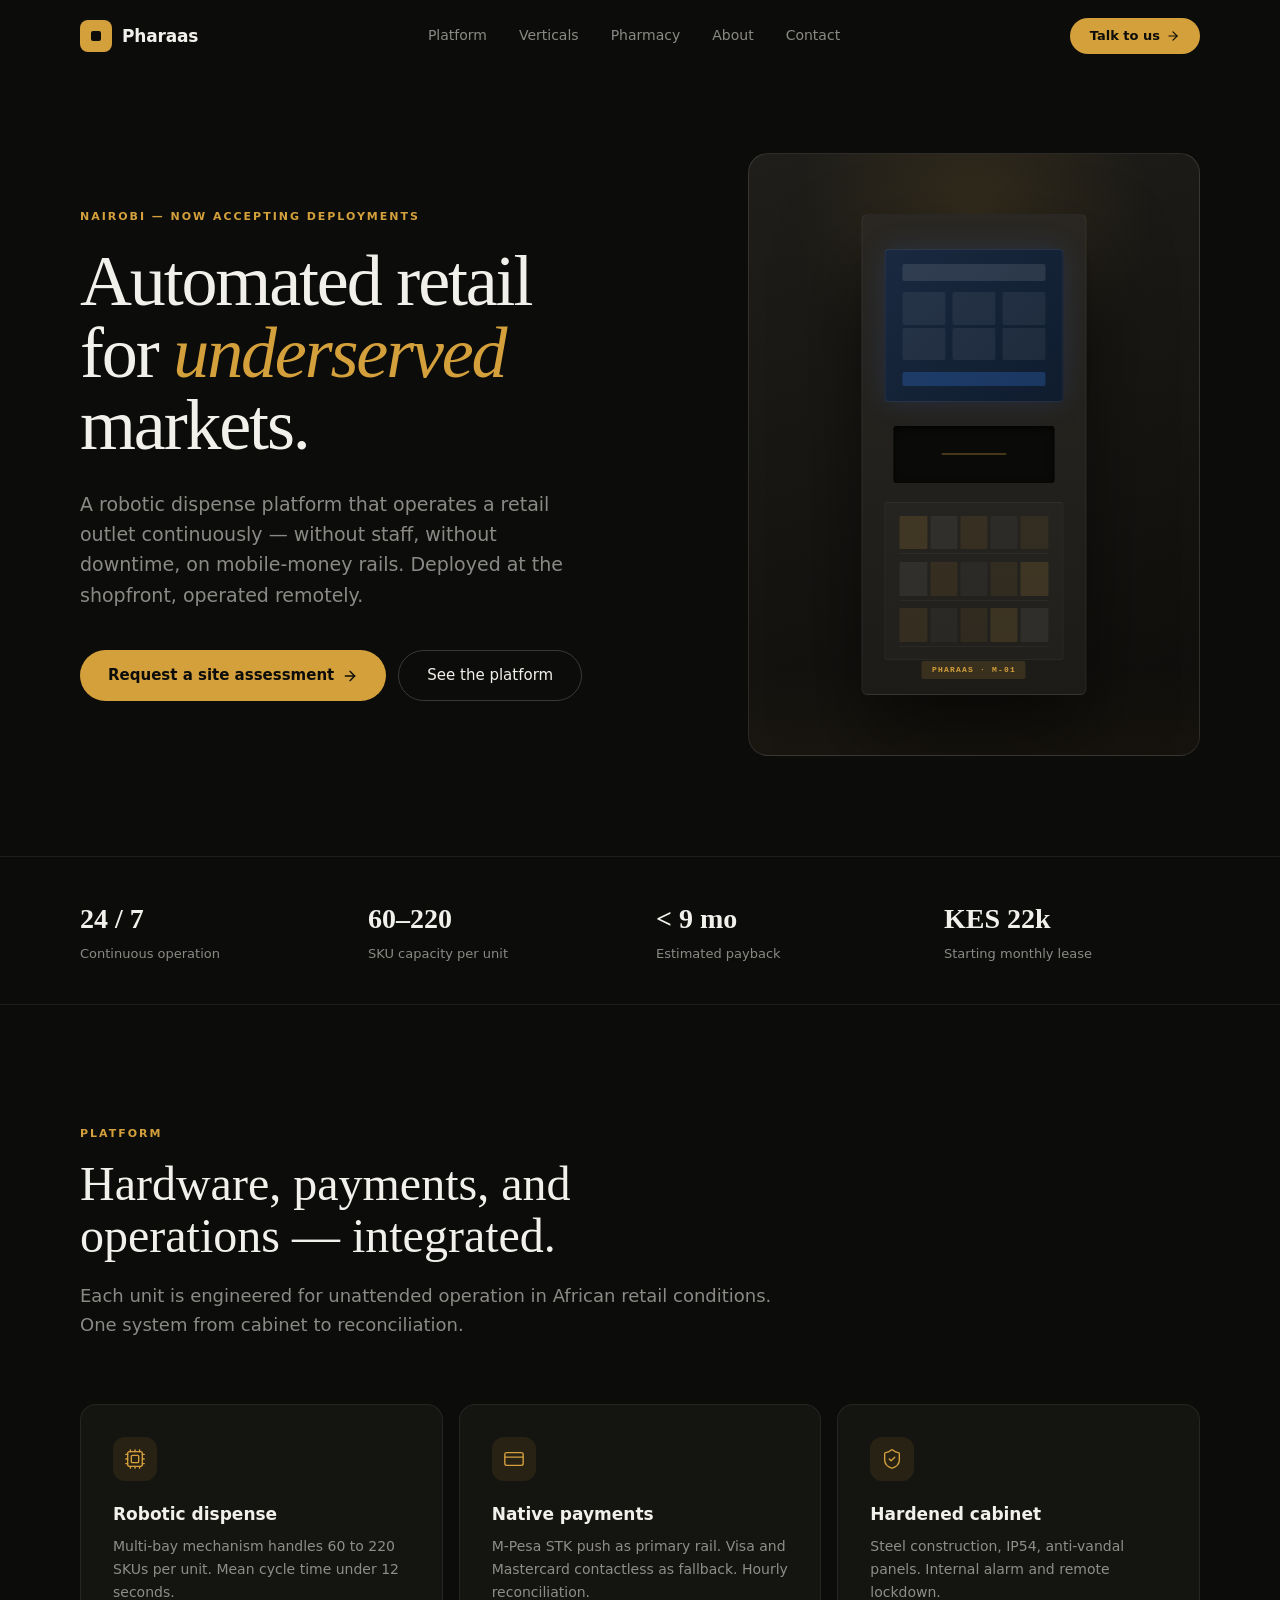
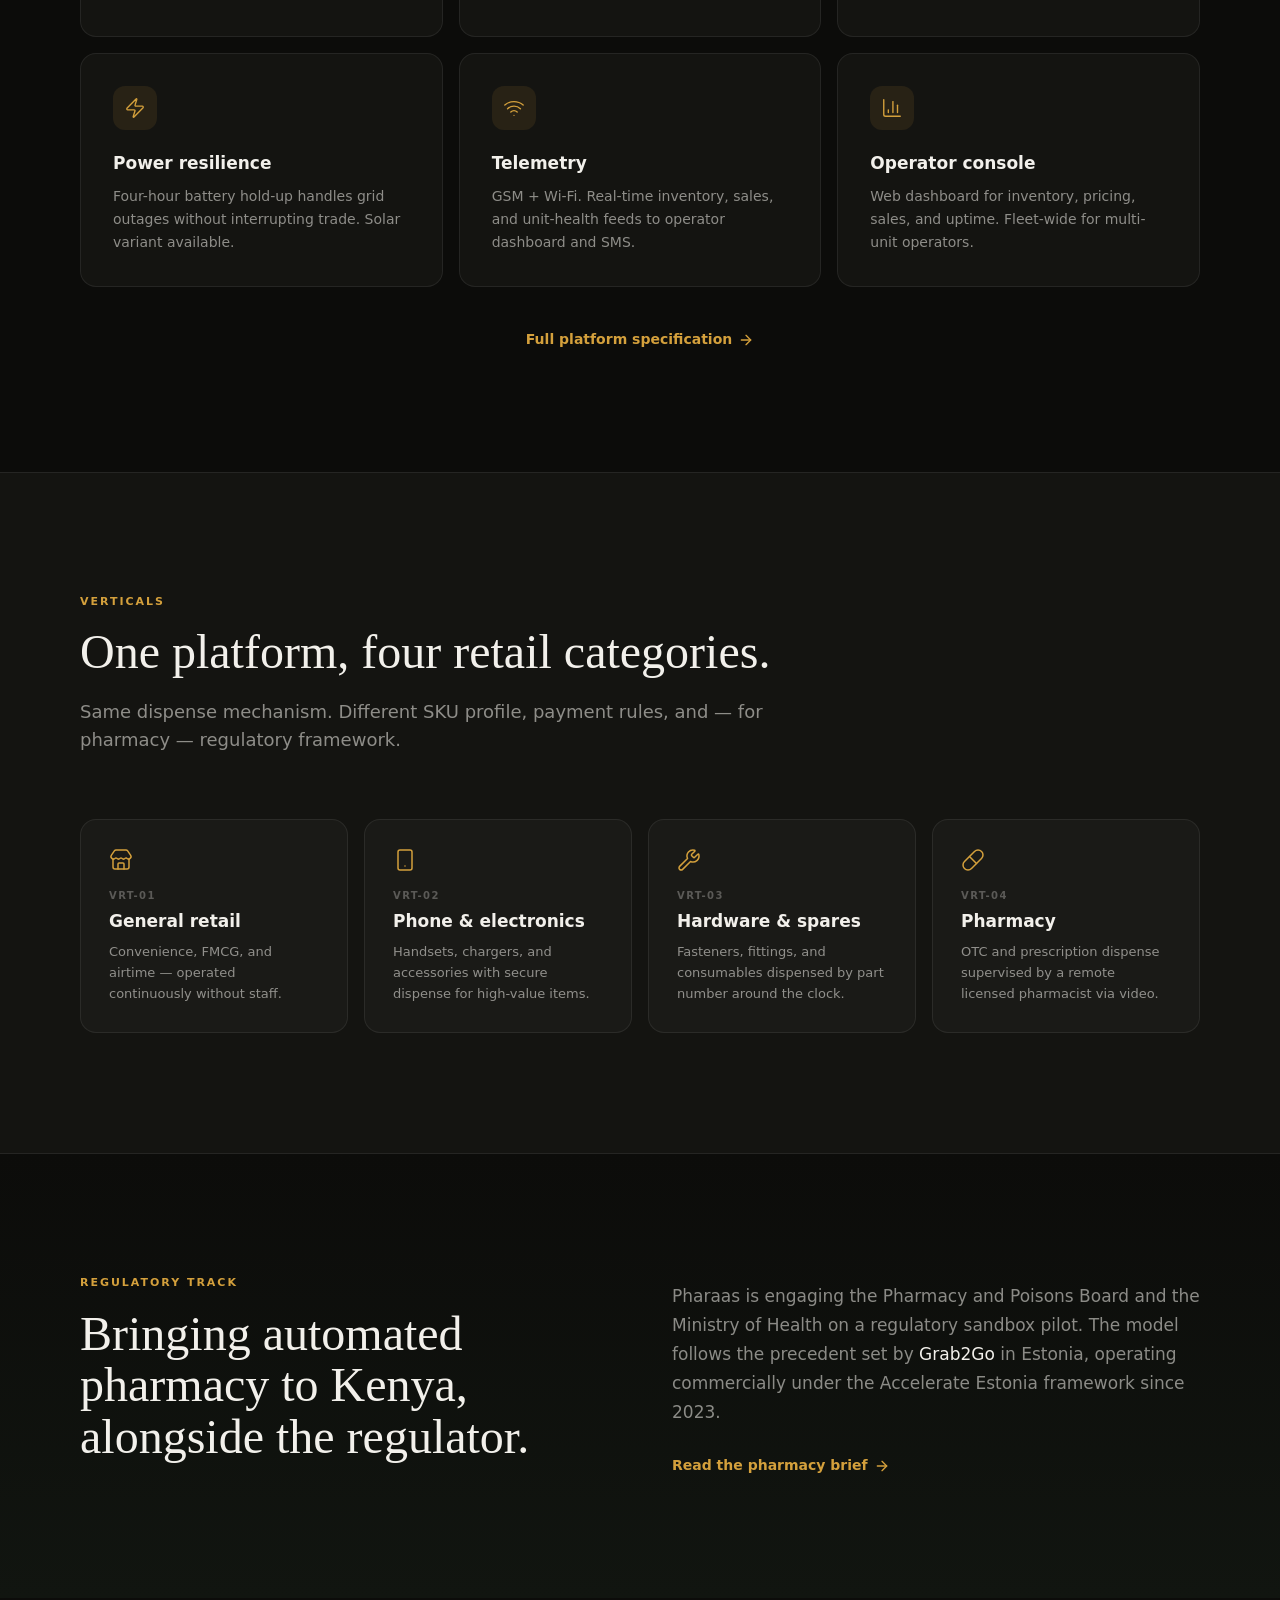
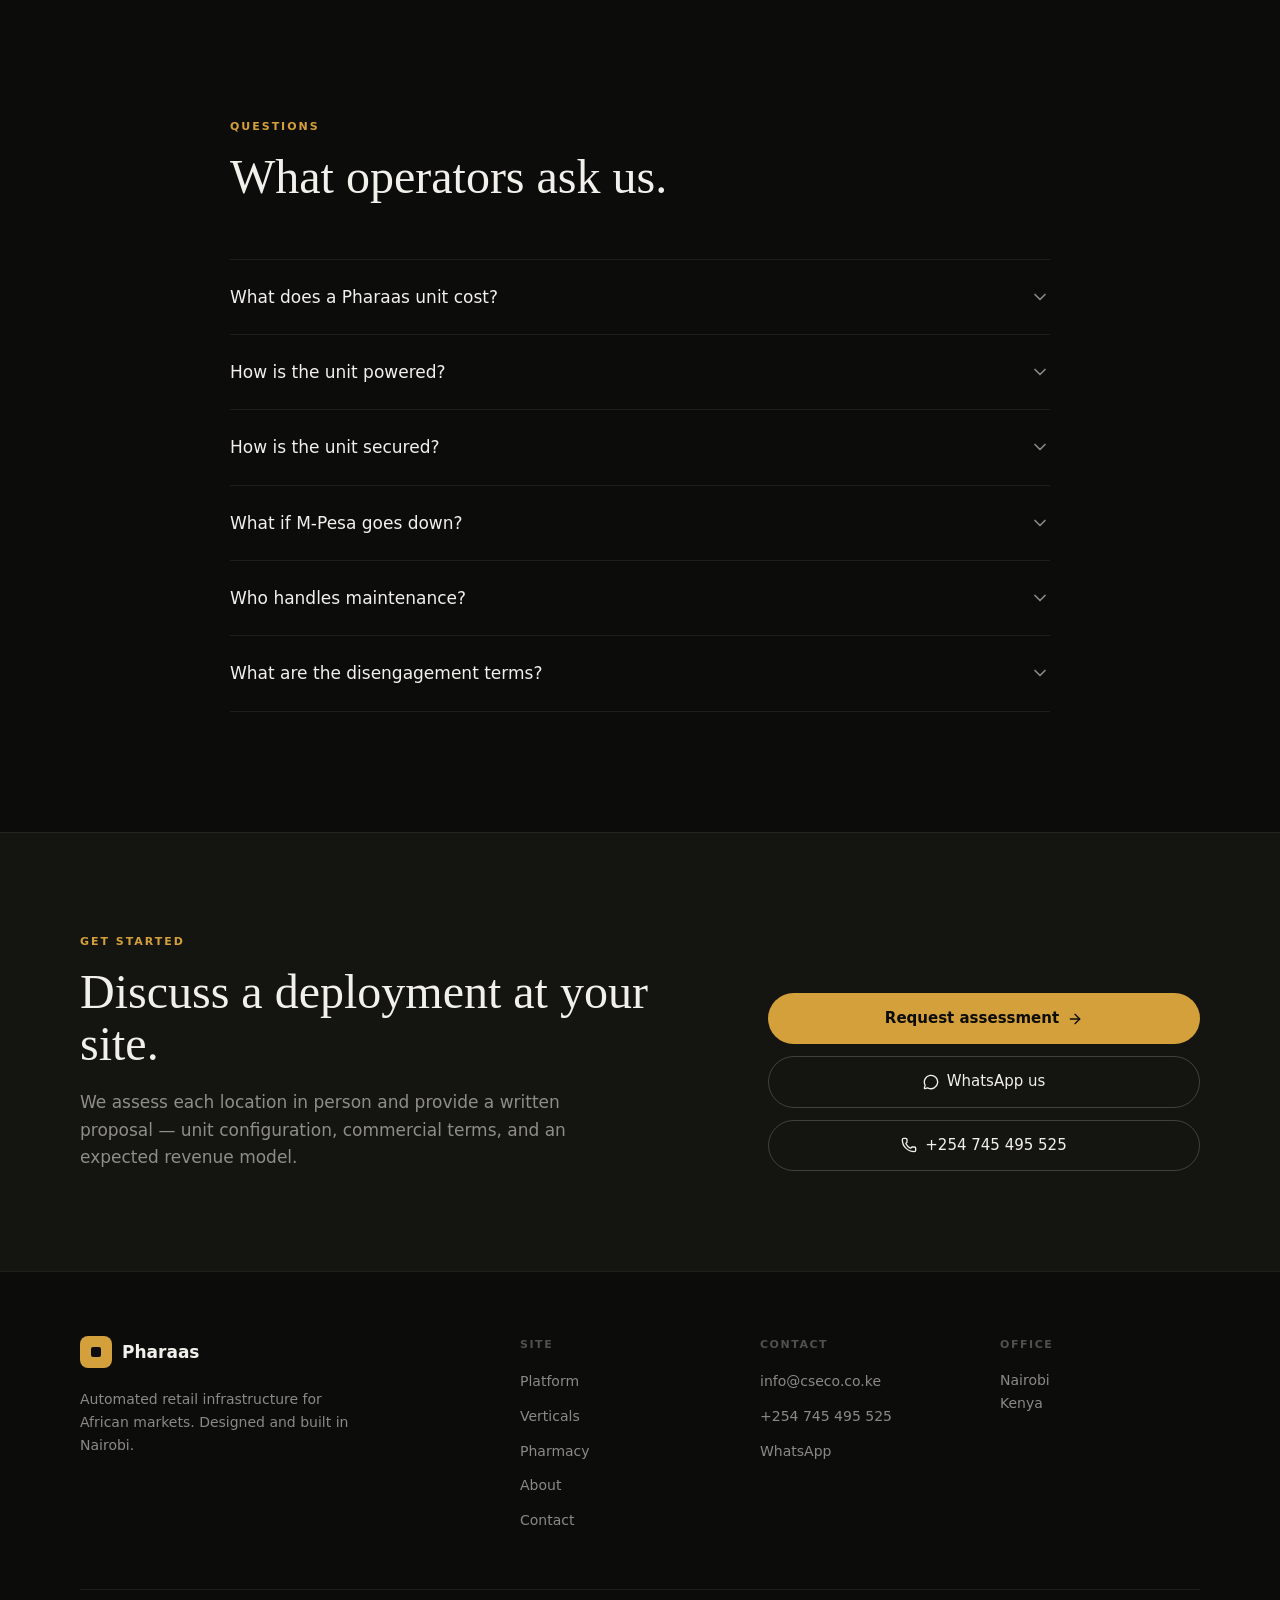
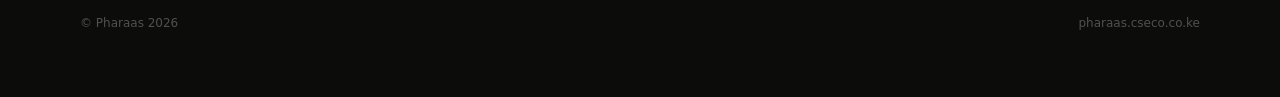
==== index.html @ e0c02966 "Deploy Pharaas website pharaasbot/pharaas-website@3341a62f3a845fcff9cff37f998498b5dee105f0" ====
<!DOCTYPE html><!--_sISOn91izx0Zvzm0euMO--><html lang="en"><head><meta charSet="utf-8"/><meta name="viewport" content="width=device-width, initial-scale=1"/><link rel="stylesheet" href="/_next/static/chunks/30633132666d4f35.css" data-precedence="next"/><link rel="preload" as="script" fetchPriority="low" href="/_next/static/chunks/78f17d245f44ecc2.js"/><script src="/_next/static/chunks/65b96ee02177b1b8.js" async=""></script><script src="/_next/static/chunks/c8d0931fee4b59a2.js" async=""></script><script src="/_next/static/chunks/3f893f5065855c86.js" async=""></script><script src="/_next/static/chunks/turbopack-a428b1386a372f87.js" async=""></script><script src="/_next/static/chunks/aa5488182624ddef.js" async=""></script><script src="/_next/static/chunks/ccd5a61a4aa49379.js" async=""></script><script src="/_next/static/chunks/6909129fd1d816ad.js" async=""></script><title>Pharaas — Automated retail for underserved markets.</title><meta name="description" content="A robotic dispense platform that operates a retail outlet continuously — without staff, without downtime, on mobile-money rails. Deployed at the shopfront, operated remotely."/><link rel="manifest" href="/manifest.json"/><meta property="og:title" content="Pharaas — Automated retail for underserved markets."/><meta property="og:description" content="A robotic dispense platform that operates a retail outlet continuously — without staff, without downtime, on mobile-money rails. Deployed at the shopfront, operated remotely."/><meta property="og:url" content="https://pharaas.cseco.co.ke/"/><meta property="og:site_name" content="Pharaas"/><meta property="og:image" content="https://pharaas.cseco.co.ke/og-image.png"/><meta property="og:type" content="website"/><meta name="twitter:card" content="summary_large_image"/><meta name="twitter:title" content="Pharaas — Automated retail for underserved markets."/><meta name="twitter:description" content="A robotic dispense platform that operates a retail outlet continuously — without staff, without downtime, on mobile-money rails. Deployed at the shopfront, operated remotely."/><meta name="twitter:image" content="https://pharaas.cseco.co.ke/og-image.png"/><link rel="icon" href="/favicon.svg"/><link rel="apple-touch-icon" href="/apple-touch-icon.png"/><script src="/_next/static/chunks/a6dad97d9634a72d.js" noModule=""></script></head><body class="min-h-screen flex flex-col"><div hidden=""><!--$--><!--/$--></div><header style="position:sticky;top:0;z-index:50;background:transparent;backdrop-filter:none;-webkit-backdrop-filter:none;border-bottom:1px solid transparent;transition:background 300ms, border-color 300ms"><div class="pr-px " style="max-width:1200px;margin:0 auto;padding-left:40px;padding-right:40px;height:72px;display:flex;align-items:center;justify-content:space-between"><a style="display:flex;align-items:center;gap:10px" href="/"><div style="width:32px;height:32px;border-radius:8px;background:var(--color-amber);display:flex;align-items:center;justify-content:center"><div style="width:10.24px;height:10.24px;border-radius:2px;background:var(--color-bg)"></div></div><span style="font-weight:700;font-size:17px;letter-spacing:-0.01em;color:var(--color-tx)">Pharaas</span></a><nav class="pr-hm" style="display:flex;align-items:center;gap:32px"><a class="pr-nav" style="font-size:14px;font-weight:500;color:var(--color-tm);transition:color 200ms" href="/platform/">Platform</a><a class="pr-nav" style="font-size:14px;font-weight:500;color:var(--color-tm);transition:color 200ms" href="/verticals/">Verticals</a><a class="pr-nav" style="font-size:14px;font-weight:500;color:var(--color-tm);transition:color 200ms" href="/pharmacy/">Pharmacy</a><a class="pr-nav" style="font-size:14px;font-weight:500;color:var(--color-tm);transition:color 200ms" href="/about/">About</a><a class="pr-nav" style="font-size:14px;font-weight:500;color:var(--color-tm);transition:color 200ms" href="/contact/">Contact</a></nav><div style="display:flex;align-items:center;gap:8px"><a class="pr-btn-a pr-hm" style="display:inline-flex;align-items:center;gap:6px;padding:8px 20px;font-size:13px;font-weight:700;border-radius:999px;background:var(--color-amber);color:var(--color-bg)" href="/contact/">Talk to us <svg xmlns="http://www.w3.org/2000/svg" width="14" height="14" viewBox="0 0 24 24" fill="none" stroke="currentColor" stroke-width="2" stroke-linecap="round" stroke-linejoin="round" class="lucide lucide-arrow-right" aria-hidden="true"><path d="M5 12h14"></path><path d="m12 5 7 7-7 7"></path></svg></a><button class="pr-hd" aria-label="Menu" style="padding:8px;margin-right:-8px;background:transparent;border:0;cursor:pointer;color:var(--color-tx)"><svg xmlns="http://www.w3.org/2000/svg" width="22" height="22" viewBox="0 0 24 24" fill="none" stroke="var(--color-tx)" stroke-width="2" stroke-linecap="round" stroke-linejoin="round" class="lucide lucide-menu" aria-hidden="true"><path d="M4 5h16"></path><path d="M4 12h16"></path><path d="M4 19h16"></path></svg></button></div></div></header><main><section><div class="pr-px pr-sp" style="max-width:1200px;margin:0 auto;padding-left:40px;padding-right:40px;padding-top:80px;padding-bottom:100px"><div class="pr-hg" style="display:grid;grid-template-columns:1.3fr 1fr;gap:80px;align-items:center"><div class="pr-anim"><p style="font-size:11px;font-weight:700;letter-spacing:0.18em;text-transform:uppercase;color:var(--color-amber)">Nairobi — now accepting deployments</p><h1 class="pr-serif pr-h1" style="margin-top:20px;font-size:72px;line-height:1;font-weight:500;letter-spacing:-0.03em;color:var(--color-tx)">Automated retail<br/>for<!-- --> <em style="font-style:italic;color:var(--color-amber)">underserved</em><br/>markets.</h1><p style="margin-top:28px;font-size:19px;line-height:1.6;color:var(--color-tm);max-width:520px">A robotic dispense platform that operates a retail outlet continuously — without staff, without downtime, on mobile-money rails. Deployed at the shopfront, operated remotely.</p><div style="margin-top:40px;display:flex;flex-wrap:wrap;gap:12px"><a href="/contact" class="pr-btn-a" style="display:inline-flex;align-items:center;justify-content:center;gap:8px;padding:14px 28px;font-size:15px;font-weight:700;border-radius:999px">Request a site assessment <svg xmlns="http://www.w3.org/2000/svg" width="16" height="16" viewBox="0 0 24 24" fill="none" stroke="currentColor" stroke-width="2" stroke-linecap="round" stroke-linejoin="round" class="lucide lucide-arrow-right" aria-hidden="true"><path d="M5 12h14"></path><path d="m12 5 7 7-7 7"></path></svg></a><a href="/platform" class="pr-btn-g" style="display:inline-flex;align-items:center;justify-content:center;gap:8px;padding:13px 28px;font-size:15px;font-weight:500;border-radius:999px;color:var(--color-tx)">See the platform</a></div></div><div class="pr-anim"><div style="position:relative;width:100%;aspect-ratio:3/4;border-radius:20px;overflow:hidden;background:linear-gradient(160deg, #1F1E1A 0%, #0E0D0B 100%);border:1px solid var(--color-hl2)"><div style="position:absolute;top:-20%;left:50%;transform:translateX(-50%);width:80%;height:60%;border-radius:50%;background:radial-gradient(ellipse, rgba(212,160,60,0.12), transparent 70%)"></div><div style="position:absolute;bottom:0;left:0;right:0;height:15%;background:linear-gradient(180deg, transparent, rgba(212,160,60,0.04))"></div><div style="position:absolute;left:50%;transform:translateX(-50%);top:10%;bottom:10%;width:50%"><div style="position:absolute;inset:0;border-radius:6px;background:linear-gradient(180deg, #2A2722 0%, #1C1B18 100%);border:1px solid rgba(255,255,255,0.06);box-shadow:0 40px 80px rgba(0,0,0,0.5)"><div style="position:absolute;left:10%;right:10%;top:7%;height:32%;border-radius:4px;background:linear-gradient(135deg, #1A2940 0%, #0F1C2E 100%);box-shadow:0 0 30px rgba(59,130,246,0.15), inset 0 0 0 1px rgba(255,255,255,0.08)"><div style="position:absolute;inset:10%;display:flex;flex-direction:column"><div style="height:14%;margin-bottom:8%;border-radius:2px;background:rgba(255,255,255,0.10)"></div><div style="flex:1;display:grid;grid-template-columns:repeat(3, 1fr);gap:5%"><div style="border-radius:2px;background:rgba(255,255,255,0.06)"></div><div style="border-radius:2px;background:rgba(255,255,255,0.06)"></div><div style="border-radius:2px;background:rgba(255,255,255,0.06)"></div><div style="border-radius:2px;background:rgba(255,255,255,0.06)"></div><div style="border-radius:2px;background:rgba(255,255,255,0.06)"></div><div style="border-radius:2px;background:rgba(255,255,255,0.06)"></div></div><div style="height:12%;margin-top:8%;border-radius:2px;background:rgba(59,130,246,0.25)"></div></div></div><div style="position:absolute;left:14%;right:14%;top:44%;height:12%;border-radius:3px;background:#0A0A08;box-shadow:inset 0 2px 6px rgba(0,0,0,0.8)"><div style="position:absolute;left:30%;right:30%;top:50%;transform:translateY(-50%);height:2px;border-radius:1px;background:rgba(212,160,60,0.3)"></div></div><div style="position:absolute;left:10%;right:10%;top:60%;bottom:7%;border-radius:3px;background:rgba(255,255,255,0.02);border:1px solid rgba(255,255,255,0.04)"><div style="position:absolute;inset:8%;display:grid;grid-template-rows:repeat(3, 1fr);gap:6%"><div style="display:flex;gap:3px;align-items:stretch;border-bottom:1px solid rgba(255,255,255,0.04);padding-bottom:4px"><div style="flex:1;border-radius:1px;background:rgba(212,160,60,0.15)"></div><div style="flex:1;border-radius:1px;background:rgba(255,255,255,0.06)"></div><div style="flex:1;border-radius:1px;background:rgba(212,160,60,0.10)"></div><div style="flex:1;border-radius:1px;background:rgba(255,255,255,0.04)"></div><div style="flex:1;border-radius:1px;background:rgba(212,160,60,0.08)"></div></div><div style="display:flex;gap:3px;align-items:stretch;border-bottom:1px solid rgba(255,255,255,0.04);padding-bottom:4px"><div style="flex:1;border-radius:1px;background:rgba(255,255,255,0.06)"></div><div style="flex:1;border-radius:1px;background:rgba(212,160,60,0.10)"></div><div style="flex:1;border-radius:1px;background:rgba(255,255,255,0.04)"></div><div style="flex:1;border-radius:1px;background:rgba(212,160,60,0.08)"></div><div style="flex:1;border-radius:1px;background:rgba(212,160,60,0.15)"></div></div><div style="display:flex;gap:3px;align-items:stretch;border-bottom:1px solid rgba(255,255,255,0.04);padding-bottom:4px"><div style="flex:1;border-radius:1px;background:rgba(212,160,60,0.10)"></div><div style="flex:1;border-radius:1px;background:rgba(255,255,255,0.04)"></div><div style="flex:1;border-radius:1px;background:rgba(212,160,60,0.08)"></div><div style="flex:1;border-radius:1px;background:rgba(212,160,60,0.15)"></div><div style="flex:1;border-radius:1px;background:rgba(255,255,255,0.06)"></div></div></div></div><div style="position:absolute;bottom:3%;left:50%;transform:translateX(-50%);padding:3px 10px;border-radius:2px;background:rgba(212,160,60,0.15);font-size:8px;font-weight:700;letter-spacing:0.15em;color:var(--color-amber);font-family:ui-monospace, monospace">PHARAAS · M-01</div></div></div></div></div></div></div></section><section style="border-top:1px solid var(--color-hl);border-bottom:1px solid var(--color-hl)"><div class="pr-px " style="max-width:1200px;margin:0 auto;padding-left:40px;padding-right:40px;padding-top:40px;padding-bottom:40px"><div class="pr-g4" style="display:grid;grid-template-columns:repeat(4, 1fr);gap:32px"><div><p class="pr-serif" style="font-size:28px;font-weight:700;color:var(--color-tx)">24 / 7</p><p style="font-size:13px;color:var(--color-tm);margin-top:4px">Continuous operation</p></div><div><p class="pr-serif" style="font-size:28px;font-weight:700;color:var(--color-tx)">60–220</p><p style="font-size:13px;color:var(--color-tm);margin-top:4px">SKU capacity per unit</p></div><div><p class="pr-serif" style="font-size:28px;font-weight:700;color:var(--color-tx)">&lt; 9 mo</p><p style="font-size:13px;color:var(--color-tm);margin-top:4px">Estimated payback</p></div><div><p class="pr-serif" style="font-size:28px;font-weight:700;color:var(--color-tx)">KES 22k</p><p style="font-size:13px;color:var(--color-tm);margin-top:4px">Starting monthly lease</p></div></div></div></section><section class="pr-sp" style="padding-top:120px;padding-bottom:120px"><div class="pr-px " style="max-width:1200px;margin:0 auto;padding-left:40px;padding-right:40px"><div style="max-width:700px;text-align:left"><p style="font-size:11px;font-weight:700;letter-spacing:0.18em;text-transform:uppercase;color:var(--color-amber)">Platform</p><h2 class="pr-serif" style="margin-top:16px;font-size:clamp(28px, 4.5vw, 48px);line-height:1.08;font-weight:500;color:var(--color-tx)">Hardware, payments, and operations — integrated.</h2><p style="margin-top:20px;font-size:18px;line-height:1.6;color:var(--color-tm)">Each unit is engineered for unattended operation in African retail conditions. One system from cabinet to reconciliation.</p></div><div class="pr-g3" style="margin-top:64px;display:grid;grid-template-columns:repeat(3, 1fr);gap:16px"><div class="pr-feat" style="padding:32px;border-radius:16px;background:var(--color-s1);border:1px solid var(--color-hl)"><div style="width:44px;height:44px;border-radius:12px;background:rgba(212,160,60,0.10);display:flex;align-items:center;justify-content:center"><svg xmlns="http://www.w3.org/2000/svg" width="22" height="22" viewBox="0 0 24 24" fill="none" stroke="var(--color-amber)" stroke-width="1.5" stroke-linecap="round" stroke-linejoin="round" class="lucide lucide-cpu" aria-hidden="true"><path d="M12 20v2"></path><path d="M12 2v2"></path><path d="M17 20v2"></path><path d="M17 2v2"></path><path d="M2 12h2"></path><path d="M2 17h2"></path><path d="M2 7h2"></path><path d="M20 12h2"></path><path d="M20 17h2"></path><path d="M20 7h2"></path><path d="M7 20v2"></path><path d="M7 2v2"></path><rect x="4" y="4" width="16" height="16" rx="2"></rect><rect x="8" y="8" width="8" height="8" rx="1"></rect></svg></div><h3 style="margin-top:20px;font-size:17px;font-weight:600;color:var(--color-tx)">Robotic dispense</h3><p style="margin-top:8px;font-size:14px;line-height:1.65;color:var(--color-tm)">Multi-bay mechanism handles 60 to 220 SKUs per unit. Mean cycle time under 12 seconds.</p></div><div class="pr-feat" style="padding:32px;border-radius:16px;background:var(--color-s1);border:1px solid var(--color-hl)"><div style="width:44px;height:44px;border-radius:12px;background:rgba(212,160,60,0.10);display:flex;align-items:center;justify-content:center"><svg xmlns="http://www.w3.org/2000/svg" width="22" height="22" viewBox="0 0 24 24" fill="none" stroke="var(--color-amber)" stroke-width="1.5" stroke-linecap="round" stroke-linejoin="round" class="lucide lucide-credit-card" aria-hidden="true"><rect width="20" height="14" x="2" y="5" rx="2"></rect><line x1="2" x2="22" y1="10" y2="10"></line></svg></div><h3 style="margin-top:20px;font-size:17px;font-weight:600;color:var(--color-tx)">Native payments</h3><p style="margin-top:8px;font-size:14px;line-height:1.65;color:var(--color-tm)">M-Pesa STK push as primary rail. Visa and Mastercard contactless as fallback. Hourly reconciliation.</p></div><div class="pr-feat" style="padding:32px;border-radius:16px;background:var(--color-s1);border:1px solid var(--color-hl)"><div style="width:44px;height:44px;border-radius:12px;background:rgba(212,160,60,0.10);display:flex;align-items:center;justify-content:center"><svg xmlns="http://www.w3.org/2000/svg" width="22" height="22" viewBox="0 0 24 24" fill="none" stroke="var(--color-amber)" stroke-width="1.5" stroke-linecap="round" stroke-linejoin="round" class="lucide lucide-shield-check" aria-hidden="true"><path d="M20 13c0 5-3.5 7.5-7.66 8.95a1 1 0 0 1-.67-.01C7.5 20.5 4 18 4 13V6a1 1 0 0 1 1-1c2 0 4.5-1.2 6.24-2.72a1.17 1.17 0 0 1 1.52 0C14.51 3.81 17 5 19 5a1 1 0 0 1 1 1z"></path><path d="m9 12 2 2 4-4"></path></svg></div><h3 style="margin-top:20px;font-size:17px;font-weight:600;color:var(--color-tx)">Hardened cabinet</h3><p style="margin-top:8px;font-size:14px;line-height:1.65;color:var(--color-tm)">Steel construction, IP54, anti-vandal panels. Internal alarm and remote lockdown.</p></div><div class="pr-feat" style="padding:32px;border-radius:16px;background:var(--color-s1);border:1px solid var(--color-hl)"><div style="width:44px;height:44px;border-radius:12px;background:rgba(212,160,60,0.10);display:flex;align-items:center;justify-content:center"><svg xmlns="http://www.w3.org/2000/svg" width="22" height="22" viewBox="0 0 24 24" fill="none" stroke="var(--color-amber)" stroke-width="1.5" stroke-linecap="round" stroke-linejoin="round" class="lucide lucide-zap" aria-hidden="true"><path d="M4 14a1 1 0 0 1-.78-1.63l9.9-10.2a.5.5 0 0 1 .86.46l-1.92 6.02A1 1 0 0 0 13 10h7a1 1 0 0 1 .78 1.63l-9.9 10.2a.5.5 0 0 1-.86-.46l1.92-6.02A1 1 0 0 0 11 14z"></path></svg></div><h3 style="margin-top:20px;font-size:17px;font-weight:600;color:var(--color-tx)">Power resilience</h3><p style="margin-top:8px;font-size:14px;line-height:1.65;color:var(--color-tm)">Four-hour battery hold-up handles grid outages without interrupting trade. Solar variant available.</p></div><div class="pr-feat" style="padding:32px;border-radius:16px;background:var(--color-s1);border:1px solid var(--color-hl)"><div style="width:44px;height:44px;border-radius:12px;background:rgba(212,160,60,0.10);display:flex;align-items:center;justify-content:center"><svg xmlns="http://www.w3.org/2000/svg" width="22" height="22" viewBox="0 0 24 24" fill="none" stroke="var(--color-amber)" stroke-width="1.5" stroke-linecap="round" stroke-linejoin="round" class="lucide lucide-wifi" aria-hidden="true"><path d="M12 20h.01"></path><path d="M2 8.82a15 15 0 0 1 20 0"></path><path d="M5 12.859a10 10 0 0 1 14 0"></path><path d="M8.5 16.429a5 5 0 0 1 7 0"></path></svg></div><h3 style="margin-top:20px;font-size:17px;font-weight:600;color:var(--color-tx)">Telemetry</h3><p style="margin-top:8px;font-size:14px;line-height:1.65;color:var(--color-tm)">GSM + Wi-Fi. Real-time inventory, sales, and unit-health feeds to operator dashboard and SMS.</p></div><div class="pr-feat" style="padding:32px;border-radius:16px;background:var(--color-s1);border:1px solid var(--color-hl)"><div style="width:44px;height:44px;border-radius:12px;background:rgba(212,160,60,0.10);display:flex;align-items:center;justify-content:center"><svg xmlns="http://www.w3.org/2000/svg" width="22" height="22" viewBox="0 0 24 24" fill="none" stroke="var(--color-amber)" stroke-width="1.5" stroke-linecap="round" stroke-linejoin="round" class="lucide lucide-chart-column" aria-hidden="true"><path d="M3 3v16a2 2 0 0 0 2 2h16"></path><path d="M18 17V9"></path><path d="M13 17V5"></path><path d="M8 17v-3"></path></svg></div><h3 style="margin-top:20px;font-size:17px;font-weight:600;color:var(--color-tx)">Operator console</h3><p style="margin-top:8px;font-size:14px;line-height:1.65;color:var(--color-tm)">Web dashboard for inventory, pricing, sales, and uptime. Fleet-wide for multi-unit operators.</p></div></div><div style="margin-top:40px;text-align:center"><a class="pr-al" style="display:inline-flex;align-items:center;gap:6px;font-size:14px;font-weight:600;color:var(--color-amber);transition:color 200ms" href="/platform/">Full platform specification <svg xmlns="http://www.w3.org/2000/svg" width="16" height="16" viewBox="0 0 24 24" fill="none" stroke="currentColor" stroke-width="2" stroke-linecap="round" stroke-linejoin="round" class="lucide lucide-arrow-right" aria-hidden="true"><path d="M5 12h14"></path><path d="m12 5 7 7-7 7"></path></svg></a></div></div></section><section class="pr-sp" style="padding-top:120px;padding-bottom:120px;background:var(--color-s1);border-top:1px solid var(--color-hl);border-bottom:1px solid var(--color-hl)"><div class="pr-px " style="max-width:1200px;margin:0 auto;padding-left:40px;padding-right:40px"><div style="max-width:700px;text-align:left"><p style="font-size:11px;font-weight:700;letter-spacing:0.18em;text-transform:uppercase;color:var(--color-amber)">Verticals</p><h2 class="pr-serif" style="margin-top:16px;font-size:clamp(28px, 4.5vw, 48px);line-height:1.08;font-weight:500;color:var(--color-tx)">One platform, four retail categories.</h2><p style="margin-top:20px;font-size:18px;line-height:1.6;color:var(--color-tm)">Same dispense mechanism. Different SKU profile, payment rules, and — for pharmacy — regulatory framework.</p></div><div class="pr-g4" style="margin-top:64px;display:grid;grid-template-columns:repeat(4, 1fr);gap:16px"><a class="pr-card" style="display:block;padding:28px;border-radius:16px;background:var(--color-s2);border:1px solid var(--color-hl)" href="/verticals/"><svg xmlns="http://www.w3.org/2000/svg" width="24" height="24" viewBox="0 0 24 24" fill="none" stroke="var(--color-amber)" stroke-width="1.5" stroke-linecap="round" stroke-linejoin="round" class="lucide lucide-store" aria-hidden="true"><path d="M15 21v-5a1 1 0 0 0-1-1h-4a1 1 0 0 0-1 1v5"></path><path d="M17.774 10.31a1.12 1.12 0 0 0-1.549 0 2.5 2.5 0 0 1-3.451 0 1.12 1.12 0 0 0-1.548 0 2.5 2.5 0 0 1-3.452 0 1.12 1.12 0 0 0-1.549 0 2.5 2.5 0 0 1-3.77-3.248l2.889-4.184A2 2 0 0 1 7 2h10a2 2 0 0 1 1.653.873l2.895 4.192a2.5 2.5 0 0 1-3.774 3.244"></path><path d="M4 10.95V19a2 2 0 0 0 2 2h12a2 2 0 0 0 2-2v-8.05"></path></svg><p style="margin-top:16px;font-size:10px;font-weight:700;letter-spacing:0.14em;text-transform:uppercase;color:var(--color-tf)">VRT-01</p><h3 style="margin-top:4px;font-size:17px;font-weight:600;color:var(--color-tx)">General retail</h3><p style="margin-top:8px;font-size:13px;line-height:1.6;color:var(--color-tm)">Convenience, FMCG, and airtime — operated continuously without staff.</p></a><a class="pr-card" style="display:block;padding:28px;border-radius:16px;background:var(--color-s2);border:1px solid var(--color-hl)" href="/verticals/"><svg xmlns="http://www.w3.org/2000/svg" width="24" height="24" viewBox="0 0 24 24" fill="none" stroke="var(--color-amber)" stroke-width="1.5" stroke-linecap="round" stroke-linejoin="round" class="lucide lucide-smartphone" aria-hidden="true"><rect width="14" height="20" x="5" y="2" rx="2" ry="2"></rect><path d="M12 18h.01"></path></svg><p style="margin-top:16px;font-size:10px;font-weight:700;letter-spacing:0.14em;text-transform:uppercase;color:var(--color-tf)">VRT-02</p><h3 style="margin-top:4px;font-size:17px;font-weight:600;color:var(--color-tx)">Phone &amp; electronics</h3><p style="margin-top:8px;font-size:13px;line-height:1.6;color:var(--color-tm)">Handsets, chargers, and accessories with secure dispense for high-value items.</p></a><a class="pr-card" style="display:block;padding:28px;border-radius:16px;background:var(--color-s2);border:1px solid var(--color-hl)" href="/verticals/"><svg xmlns="http://www.w3.org/2000/svg" width="24" height="24" viewBox="0 0 24 24" fill="none" stroke="var(--color-amber)" stroke-width="1.5" stroke-linecap="round" stroke-linejoin="round" class="lucide lucide-wrench" aria-hidden="true"><path d="M14.7 6.3a1 1 0 0 0 0 1.4l1.6 1.6a1 1 0 0 0 1.4 0l3.106-3.105c.32-.322.863-.22.983.218a6 6 0 0 1-8.259 7.057l-7.91 7.91a1 1 0 0 1-2.999-3l7.91-7.91a6 6 0 0 1 7.057-8.259c.438.12.54.662.219.984z"></path></svg><p style="margin-top:16px;font-size:10px;font-weight:700;letter-spacing:0.14em;text-transform:uppercase;color:var(--color-tf)">VRT-03</p><h3 style="margin-top:4px;font-size:17px;font-weight:600;color:var(--color-tx)">Hardware &amp; spares</h3><p style="margin-top:8px;font-size:13px;line-height:1.6;color:var(--color-tm)">Fasteners, fittings, and consumables dispensed by part number around the clock.</p></a><a class="pr-card" style="display:block;padding:28px;border-radius:16px;background:var(--color-s2);border:1px solid var(--color-hl)" href="/pharmacy/"><svg xmlns="http://www.w3.org/2000/svg" width="24" height="24" viewBox="0 0 24 24" fill="none" stroke="var(--color-amber)" stroke-width="1.5" stroke-linecap="round" stroke-linejoin="round" class="lucide lucide-pill" aria-hidden="true"><path d="m10.5 20.5 10-10a4.95 4.95 0 1 0-7-7l-10 10a4.95 4.95 0 1 0 7 7Z"></path><path d="m8.5 8.5 7 7"></path></svg><p style="margin-top:16px;font-size:10px;font-weight:700;letter-spacing:0.14em;text-transform:uppercase;color:var(--color-tf)">VRT-04</p><h3 style="margin-top:4px;font-size:17px;font-weight:600;color:var(--color-tx)">Pharmacy</h3><p style="margin-top:8px;font-size:13px;line-height:1.6;color:var(--color-tm)">OTC and prescription dispense supervised by a remote licensed pharmacist via video.</p></a></div></div></section><section class="pr-sp" style="padding-top:120px;padding-bottom:120px;background:linear-gradient(180deg, #0C0C0A 0%, #111510 100%)"><div class="pr-px " style="max-width:1200px;margin:0 auto;padding-left:40px;padding-right:40px"><div class="pr-g2" style="display:grid;grid-template-columns:1fr 1fr;gap:64px;align-items:start"><div><p style="font-size:11px;font-weight:700;letter-spacing:0.18em;text-transform:uppercase;color:var(--color-amber)">Regulatory track</p><h2 class="pr-serif" style="margin-top:16px;font-size:clamp(28px, 4.5vw, 48px);line-height:1.08;font-weight:500;color:var(--color-tx)">Bringing automated pharmacy to Kenya, alongside the regulator.</h2></div><div style="padding-top:8px"><p style="font-size:17px;line-height:1.7;color:var(--color-tm)">Pharaas is engaging the Pharmacy and Poisons Board and the Ministry of Health on a regulatory sandbox pilot. The model follows the precedent set by<!-- --> <span style="color:var(--color-tx);font-weight:500">Grab2Go</span> <!-- -->in Estonia, operating commercially under the Accelerate Estonia framework since 2023.</p><a class="pr-al" style="margin-top:28px;display:inline-flex;align-items:center;gap:6px;font-size:14px;font-weight:600;color:var(--color-amber);transition:color 200ms" href="/pharmacy/">Read the pharmacy brief <svg xmlns="http://www.w3.org/2000/svg" width="16" height="16" viewBox="0 0 24 24" fill="none" stroke="currentColor" stroke-width="2" stroke-linecap="round" stroke-linejoin="round" class="lucide lucide-arrow-right" aria-hidden="true"><path d="M5 12h14"></path><path d="m12 5 7 7-7 7"></path></svg></a></div></div></div></section><section class="pr-sp" style="padding-top:120px;padding-bottom:120px"><div class="pr-px " style="max-width:900px;margin:0 auto;padding-left:40px;padding-right:40px"><div style="max-width:700px;text-align:left"><p style="font-size:11px;font-weight:700;letter-spacing:0.18em;text-transform:uppercase;color:var(--color-amber)">Questions</p><h2 class="pr-serif" style="margin-top:16px;font-size:clamp(28px, 4.5vw, 48px);line-height:1.08;font-weight:500;color:var(--color-tx)">What operators ask us.</h2></div><div style="margin-top:56px;border-top:1px solid var(--color-hl)"><div style="border-bottom:1px solid var(--color-hl)"><button style="width:100%;padding:24px 0;display:flex;align-items:center;gap:20px;text-align:left;background:transparent;border:0;cursor:pointer;color:inherit;font-family:inherit"><span style="flex:1;font-size:17px;font-weight:500;color:var(--color-tx)">What does a Pharaas unit cost?</span><svg xmlns="http://www.w3.org/2000/svg" width="20" height="20" viewBox="0 0 24 24" fill="none" stroke="rgba(242,240,235,0.55)" stroke-width="2" stroke-linecap="round" stroke-linejoin="round" class="lucide lucide-chevron-down" aria-hidden="true" style="flex-shrink:0;transform:none;transition:transform 200ms"><path d="m6 9 6 6 6-6"></path></svg></button></div><div style="border-bottom:1px solid var(--color-hl)"><button style="width:100%;padding:24px 0;display:flex;align-items:center;gap:20px;text-align:left;background:transparent;border:0;cursor:pointer;color:inherit;font-family:inherit"><span style="flex:1;font-size:17px;font-weight:500;color:var(--color-tx)">How is the unit powered?</span><svg xmlns="http://www.w3.org/2000/svg" width="20" height="20" viewBox="0 0 24 24" fill="none" stroke="rgba(242,240,235,0.55)" stroke-width="2" stroke-linecap="round" stroke-linejoin="round" class="lucide lucide-chevron-down" aria-hidden="true" style="flex-shrink:0;transform:none;transition:transform 200ms"><path d="m6 9 6 6 6-6"></path></svg></button></div><div style="border-bottom:1px solid var(--color-hl)"><button style="width:100%;padding:24px 0;display:flex;align-items:center;gap:20px;text-align:left;background:transparent;border:0;cursor:pointer;color:inherit;font-family:inherit"><span style="flex:1;font-size:17px;font-weight:500;color:var(--color-tx)">How is the unit secured?</span><svg xmlns="http://www.w3.org/2000/svg" width="20" height="20" viewBox="0 0 24 24" fill="none" stroke="rgba(242,240,235,0.55)" stroke-width="2" stroke-linecap="round" stroke-linejoin="round" class="lucide lucide-chevron-down" aria-hidden="true" style="flex-shrink:0;transform:none;transition:transform 200ms"><path d="m6 9 6 6 6-6"></path></svg></button></div><div style="border-bottom:1px solid var(--color-hl)"><button style="width:100%;padding:24px 0;display:flex;align-items:center;gap:20px;text-align:left;background:transparent;border:0;cursor:pointer;color:inherit;font-family:inherit"><span style="flex:1;font-size:17px;font-weight:500;color:var(--color-tx)">What if M-Pesa goes down?</span><svg xmlns="http://www.w3.org/2000/svg" width="20" height="20" viewBox="0 0 24 24" fill="none" stroke="rgba(242,240,235,0.55)" stroke-width="2" stroke-linecap="round" stroke-linejoin="round" class="lucide lucide-chevron-down" aria-hidden="true" style="flex-shrink:0;transform:none;transition:transform 200ms"><path d="m6 9 6 6 6-6"></path></svg></button></div><div style="border-bottom:1px solid var(--color-hl)"><button style="width:100%;padding:24px 0;display:flex;align-items:center;gap:20px;text-align:left;background:transparent;border:0;cursor:pointer;color:inherit;font-family:inherit"><span style="flex:1;font-size:17px;font-weight:500;color:var(--color-tx)">Who handles maintenance?</span><svg xmlns="http://www.w3.org/2000/svg" width="20" height="20" viewBox="0 0 24 24" fill="none" stroke="rgba(242,240,235,0.55)" stroke-width="2" stroke-linecap="round" stroke-linejoin="round" class="lucide lucide-chevron-down" aria-hidden="true" style="flex-shrink:0;transform:none;transition:transform 200ms"><path d="m6 9 6 6 6-6"></path></svg></button></div><div style="border-bottom:1px solid var(--color-hl)"><button style="width:100%;padding:24px 0;display:flex;align-items:center;gap:20px;text-align:left;background:transparent;border:0;cursor:pointer;color:inherit;font-family:inherit"><span style="flex:1;font-size:17px;font-weight:500;color:var(--color-tx)">What are the disengagement terms?</span><svg xmlns="http://www.w3.org/2000/svg" width="20" height="20" viewBox="0 0 24 24" fill="none" stroke="rgba(242,240,235,0.55)" stroke-width="2" stroke-linecap="round" stroke-linejoin="round" class="lucide lucide-chevron-down" aria-hidden="true" style="flex-shrink:0;transform:none;transition:transform 200ms"><path d="m6 9 6 6 6-6"></path></svg></button></div></div></div></section><section class="pr-sp" style="padding-top:100px;padding-bottom:100px;background:var(--color-s1);border-top:1px solid var(--color-hl)"><div class="pr-px " style="max-width:1200px;margin:0 auto;padding-left:40px;padding-right:40px"><div class="pr-cg" style="display:grid;grid-template-columns:1.5fr 1fr;gap:40px;align-items:end"><div><p style="font-size:11px;font-weight:700;letter-spacing:0.18em;text-transform:uppercase;color:var(--color-amber)">Get started</p><h2 class="pr-serif" style="margin-top:16px;font-size:clamp(28px, 4.5vw, 48px);line-height:1.08;font-weight:500;color:var(--color-tx);max-width:600px">Discuss a deployment at your site.</h2><p style="margin-top:20px;font-size:17px;line-height:1.6;color:var(--color-tm);max-width:500px">We assess each location in person and provide a written proposal — unit configuration, commercial terms, and an expected revenue model.</p></div><div style="display:flex;flex-direction:column;gap:12px"><a href="/contact" class="pr-btn-a" style="display:inline-flex;align-items:center;justify-content:center;gap:8px;padding:14px 28px;font-size:15px;font-weight:700;border-radius:999px;width:100%">Request assessment <svg xmlns="http://www.w3.org/2000/svg" width="16" height="16" viewBox="0 0 24 24" fill="none" stroke="currentColor" stroke-width="2" stroke-linecap="round" stroke-linejoin="round" class="lucide lucide-arrow-right" aria-hidden="true"><path d="M5 12h14"></path><path d="m12 5 7 7-7 7"></path></svg></a><a href="https://wa.me/254745495525" target="_blank" rel="noopener noreferrer" class="pr-btn-g" style="display:inline-flex;align-items:center;justify-content:center;gap:8px;padding:13px 28px;font-size:15px;font-weight:500;border-radius:999px;color:var(--color-tx);width:100%"><svg xmlns="http://www.w3.org/2000/svg" width="16" height="16" viewBox="0 0 24 24" fill="none" stroke="currentColor" stroke-width="2" stroke-linecap="round" stroke-linejoin="round" class="lucide lucide-message-circle" aria-hidden="true"><path d="M2.992 16.342a2 2 0 0 1 .094 1.167l-1.065 3.29a1 1 0 0 0 1.236 1.168l3.413-.998a2 2 0 0 1 1.099.092 10 10 0 1 0-4.777-4.719"></path></svg> WhatsApp us</a><a href="tel:+254745495525" class="pr-btn-g" style="display:inline-flex;align-items:center;justify-content:center;gap:8px;padding:13px 28px;font-size:15px;font-weight:500;border-radius:999px;color:var(--color-tx);width:100%"><svg xmlns="http://www.w3.org/2000/svg" width="16" height="16" viewBox="0 0 24 24" fill="none" stroke="currentColor" stroke-width="2" stroke-linecap="round" stroke-linejoin="round" class="lucide lucide-phone" aria-hidden="true"><path d="M13.832 16.568a1 1 0 0 0 1.213-.303l.355-.465A2 2 0 0 1 17 15h3a2 2 0 0 1 2 2v3a2 2 0 0 1-2 2A18 18 0 0 1 2 4a2 2 0 0 1 2-2h3a2 2 0 0 1 2 2v3a2 2 0 0 1-.8 1.6l-.468.351a1 1 0 0 0-.292 1.233 14 14 0 0 0 6.392 6.384"></path></svg> <!-- -->+254 745 495 525</a></div></div></div></section></main><footer style="border-top:1px solid var(--color-hl)"><div class="pr-px " style="max-width:1200px;margin:0 auto;padding-left:40px;padding-right:40px;padding-top:64px;padding-bottom:64px"><div class="pr-fg" style="display:grid;grid-template-columns:2fr 1fr 1fr 1fr;gap:40px"><div><div style="display:flex;align-items:center;gap:10px;margin-bottom:20px"><div style="width:32px;height:32px;border-radius:8px;background:var(--color-amber);display:flex;align-items:center;justify-content:center"><div style="width:10.24px;height:10.24px;border-radius:2px;background:var(--color-bg)"></div></div><span style="font-weight:700;font-size:17px;color:var(--color-tx)">Pharaas</span></div><p style="font-size:14px;line-height:1.65;color:var(--color-tm);max-width:280px">Automated retail infrastructure for African markets. Designed and built in Nairobi.</p></div><div><p style="font-size:11px;font-weight:700;letter-spacing:0.14em;text-transform:uppercase;color:var(--color-tf)">Site</p><ul style="margin-top:16px;display:flex;flex-direction:column;gap:10px"><li><a class="pr-fl" style="font-size:14px;color:var(--color-tm);transition:color 200ms" href="/platform/">Platform</a></li><li><a class="pr-fl" style="font-size:14px;color:var(--color-tm);transition:color 200ms" href="/verticals/">Verticals</a></li><li><a class="pr-fl" style="font-size:14px;color:var(--color-tm);transition:color 200ms" href="/pharmacy/">Pharmacy</a></li><li><a class="pr-fl" style="font-size:14px;color:var(--color-tm);transition:color 200ms" href="/about/">About</a></li><li><a class="pr-fl" style="font-size:14px;color:var(--color-tm);transition:color 200ms" href="/contact/">Contact</a></li></ul></div><div><p style="font-size:11px;font-weight:700;letter-spacing:0.14em;text-transform:uppercase;color:var(--color-tf)">Contact</p><ul style="margin-top:16px;display:flex;flex-direction:column;gap:10px"><li><a href="mailto:info@cseco.co.ke" class="pr-fl" style="font-size:14px;color:var(--color-tm);transition:color 200ms">info@cseco.co.ke</a></li><li><a href="tel:+254745495525" class="pr-fl" style="font-size:14px;color:var(--color-tm);transition:color 200ms">+254 745 495 525</a></li><li><a href="https://wa.me/254745495525" class="pr-fl" target="_blank" rel="noopener noreferrer" style="font-size:14px;color:var(--color-tm);transition:color 200ms">WhatsApp</a></li></ul></div><div><p style="font-size:11px;font-weight:700;letter-spacing:0.14em;text-transform:uppercase;color:var(--color-tf)">Office</p><p style="margin-top:16px;font-size:14px;line-height:1.65;color:var(--color-tm)">Nairobi<br/>Kenya</p></div></div><div style="margin-top:56px;padding-top:24px;border-top:1px solid var(--color-hl);display:flex;flex-wrap:wrap;justify-content:space-between;gap:12px;font-size:12px;color:var(--color-tf)"><p>© Pharaas <!-- -->2026</p><p>pharaas.cseco.co.ke</p></div></div></footer><!--$--><!--/$--><script src="/_next/static/chunks/78f17d245f44ecc2.js" id="_R_" async=""></script><script>(self.__next_f=self.__next_f||[]).push([0])</script><script>self.__next_f.push([1,"1:\"$Sreact.fragment\"\n2:I[56698,[\"/_next/static/chunks/aa5488182624ddef.js\",\"/_next/static/chunks/ccd5a61a4aa49379.js\"],\"default\"]\n3:I[35109,[\"/_next/static/chunks/aa5488182624ddef.js\",\"/_next/static/chunks/ccd5a61a4aa49379.js\"],\"default\"]\n4:I[2971,[\"/_next/static/chunks/6909129fd1d816ad.js\"],\"default\"]\n5:I[93752,[\"/_next/static/chunks/6909129fd1d816ad.js\"],\"default\"]\n11:I[57797,[\"/_next/static/chunks/aa5488182624ddef.js\",\"/_next/static/chunks/ccd5a61a4aa49379.js\"],\"default\"]\n:HL[\"/_next/static/chunks/30633132666d4f35.css\",\"style\"]\n"])</script><script>self.__next_f.push([1,"0:{\"P\":null,\"b\":\"_sISOn91izx0Zvzm0euMO\",\"c\":[\"\",\"\"],\"q\":\"\",\"i\":false,\"f\":[[[\"\",{\"children\":[\"__PAGE__\",{}]},\"$undefined\",\"$undefined\",true],[[\"$\",\"$1\",\"c\",{\"children\":[[[\"$\",\"link\",\"0\",{\"rel\":\"stylesheet\",\"href\":\"/_next/static/chunks/30633132666d4f35.css\",\"precedence\":\"next\",\"crossOrigin\":\"$undefined\",\"nonce\":\"$undefined\"}]],[\"$\",\"html\",null,{\"lang\":\"en\",\"children\":[\"$\",\"body\",null,{\"className\":\"min-h-screen flex flex-col\",\"children\":[\"$\",\"$L2\",null,{\"parallelRouterKey\":\"children\",\"error\":\"$undefined\",\"errorStyles\":\"$undefined\",\"errorScripts\":\"$undefined\",\"template\":[\"$\",\"$L3\",null,{}],\"templateStyles\":\"$undefined\",\"templateScripts\":\"$undefined\",\"notFound\":[[[\"$\",\"title\",null,{\"children\":\"404: This page could not be found.\"}],[\"$\",\"div\",null,{\"style\":{\"fontFamily\":\"system-ui,\\\"Segoe UI\\\",Roboto,Helvetica,Arial,sans-serif,\\\"Apple Color Emoji\\\",\\\"Segoe UI Emoji\\\"\",\"height\":\"100vh\",\"textAlign\":\"center\",\"display\":\"flex\",\"flexDirection\":\"column\",\"alignItems\":\"center\",\"justifyContent\":\"center\"},\"children\":[\"$\",\"div\",null,{\"children\":[[\"$\",\"style\",null,{\"dangerouslySetInnerHTML\":{\"__html\":\"body{color:#000;background:#fff;margin:0}.next-error-h1{border-right:1px solid rgba(0,0,0,.3)}@media (prefers-color-scheme:dark){body{color:#fff;background:#000}.next-error-h1{border-right:1px solid rgba(255,255,255,.3)}}\"}}],[\"$\",\"h1\",null,{\"className\":\"next-error-h1\",\"style\":{\"display\":\"inline-block\",\"margin\":\"0 20px 0 0\",\"padding\":\"0 23px 0 0\",\"fontSize\":24,\"fontWeight\":500,\"verticalAlign\":\"top\",\"lineHeight\":\"49px\"},\"children\":404}],[\"$\",\"div\",null,{\"style\":{\"display\":\"inline-block\"},\"children\":[\"$\",\"h2\",null,{\"style\":{\"fontSize\":14,\"fontWeight\":400,\"lineHeight\":\"49px\",\"margin\":0},\"children\":\"This page could not be found.\"}]}]]}]}]],[]],\"forbidden\":\"$undefined\",\"unauthorized\":\"$undefined\"}]}]}]]}],{\"children\":[[\"$\",\"$1\",\"c\",{\"children\":[[[\"$\",\"$L4\",null,{}],[\"$\",\"main\",null,{\"children\":[[\"$\",\"section\",null,{\"children\":[\"$\",\"div\",null,{\"className\":\"pr-px pr-sp\",\"style\":{\"maxWidth\":1200,\"margin\":\"0 auto\",\"paddingLeft\":40,\"paddingRight\":40,\"paddingTop\":80,\"paddingBottom\":100},\"children\":[\"$\",\"div\",null,{\"className\":\"pr-hg\",\"style\":{\"display\":\"grid\",\"gridTemplateColumns\":\"1.3fr 1fr\",\"gap\":80,\"alignItems\":\"center\"},\"children\":[[\"$\",\"div\",null,{\"className\":\"pr-anim\",\"children\":[[\"$\",\"p\",null,{\"style\":{\"fontSize\":11,\"fontWeight\":700,\"letterSpacing\":\"0.18em\",\"textTransform\":\"uppercase\",\"color\":\"var(--color-amber)\"},\"children\":\"Nairobi — now accepting deployments\"}],[\"$\",\"h1\",null,{\"className\":\"pr-serif pr-h1\",\"style\":{\"marginTop\":20,\"fontSize\":72,\"lineHeight\":1,\"fontWeight\":500,\"letterSpacing\":\"-0.03em\",\"color\":\"var(--color-tx)\"},\"children\":[\"Automated retail\",[\"$\",\"br\",null,{}],\"for\",\" \",[\"$\",\"em\",null,{\"style\":{\"fontStyle\":\"italic\",\"color\":\"var(--color-amber)\"},\"children\":\"underserved\"}],[\"$\",\"br\",null,{}],\"markets.\"]}],[\"$\",\"p\",null,{\"style\":{\"marginTop\":28,\"fontSize\":19,\"lineHeight\":1.6,\"color\":\"var(--color-tm)\",\"maxWidth\":520},\"children\":\"A robotic dispense platform that operates a retail outlet continuously — without staff, without downtime, on mobile-money rails. Deployed at the shopfront, operated remotely.\"}],[\"$\",\"div\",null,{\"style\":{\"marginTop\":40,\"display\":\"flex\",\"flexWrap\":\"wrap\",\"gap\":12},\"children\":[[\"$\",\"a\",null,{\"href\":\"/contact\",\"target\":\"$undefined\",\"rel\":\"$undefined\",\"className\":\"pr-btn-a\",\"style\":{\"display\":\"inline-flex\",\"alignItems\":\"center\",\"justifyContent\":\"center\",\"gap\":8,\"padding\":\"14px 28px\",\"fontSize\":15,\"fontWeight\":700,\"borderRadius\":999,\"width\":\"$undefined\"},\"children\":[\"Request a site assessment \",[\"$\",\"$L5\",null,{\"ref\":\"$undefined\",\"iconNode\":[[\"path\",{\"d\":\"M5 12h14\",\"key\":\"1ays0h\"}],[\"path\",{\"d\":\"m12 5 7 7-7 7\",\"key\":\"xquz4c\"}]],\"className\":\"lucide-arrow-right\",\"size\":16}]]}],[\"$\",\"a\",null,{\"href\":\"/platform\",\"target\":\"$undefined\",\"rel\":\"$undefined\",\"className\":\"pr-btn-g\",\"style\":{\"display\":\"inline-flex\",\"alignItems\":\"center\",\"justifyContent\":\"center\",\"gap\":8,\"padding\":\"13px 28px\",\"fontSize\":15,\"fontWeight\":500,\"borderRadius\":999,\"color\":\"var(--color-tx)\",\"width\":\"$undefined\"},\"children\":\"See the platform\"}]]}]]}],[\"$\",\"div\",null,{\"className\":\"pr-anim\",\"children\":[\"$\",\"div\",null,{\"style\":{\"position\":\"relative\",\"width\":\"100%\",\"aspectRatio\":\"3/4\",\"borderRadius\":20,\"overflow\":\"hidden\",\"background\":\"linear-gradient(160deg, #1F1E1A 0%, #0E0D0B 100%)\",\"border\":\"1px solid var(--color-hl2)\"},\"children\":[[\"$\",\"div\",null,{\"style\":{\"position\":\"absolute\",\"top\":\"-20%\",\"left\":\"50%\",\"transform\":\"translateX(-50%)\",\"width\":\"80%\",\"height\":\"60%\",\"borderRadius\":\"50%\",\"background\":\"radial-gradient(ellipse, rgba(212,160,60,0.12), transparent 70%)\"}}],[\"$\",\"div\",null,{\"style\":{\"position\":\"absolute\",\"bottom\":0,\"left\":0,\"right\":0,\"height\":\"15%\",\"background\":\"linear-gradient(180deg, transparent, rgba(212,160,60,0.04))\"}}],[\"$\",\"div\",null,{\"style\":{\"position\":\"absolute\",\"left\":\"50%\",\"transform\":\"translateX(-50%)\",\"top\":\"10%\",\"bottom\":\"10%\",\"width\":\"50%\"},\"children\":\"$L6\"}]]}]}]]}]}]}],\"$L7\",\"$L8\",\"$L9\",\"$La\",\"$Lb\",\"$Lc\"]}],\"$Ld\"],[\"$Le\"],\"$Lf\"]}],{},null,false,false]},null,false,false],\"$L10\",false]],\"m\":\"$undefined\",\"G\":[\"$11\",[]],\"S\":true}\n"])</script><script>self.__next_f.push([1,"18:I[1247,[\"/_next/static/chunks/6909129fd1d816ad.js\"],\"\"]\n1d:I[45393,[\"/_next/static/chunks/6909129fd1d816ad.js\"],\"default\"]\n1e:I[96715,[\"/_next/static/chunks/aa5488182624ddef.js\",\"/_next/static/chunks/ccd5a61a4aa49379.js\"],\"OutletBoundary\"]\n1f:\"$Sreact.suspense\"\n21:I[96715,[\"/_next/static/chunks/aa5488182624ddef.js\",\"/_next/static/chunks/ccd5a61a4aa49379.js\"],\"ViewportBoundary\"]\n23:I[96715,[\"/_next/static/chunks/aa5488182624ddef.js\",\"/_next/static/chunks/ccd5a61a4aa49379.js\"],\"MetadataBoundary\"]\n"])</script><script>self.__next_f.push([1,"6:[\"$\",\"div\",null,{\"style\":{\"position\":\"absolute\",\"inset\":0,\"borderRadius\":6,\"background\":\"linear-gradient(180deg, #2A2722 0%, #1C1B18 100%)\",\"border\":\"1px solid rgba(255,255,255,0.06)\",\"boxShadow\":\"0 40px 80px rgba(0,0,0,0.5)\"},\"children\":[[\"$\",\"div\",null,{\"style\":{\"position\":\"absolute\",\"left\":\"10%\",\"right\":\"10%\",\"top\":\"7%\",\"height\":\"32%\",\"borderRadius\":4,\"background\":\"linear-gradient(135deg, #1A2940 0%, #0F1C2E 100%)\",\"boxShadow\":\"0 0 30px rgba(59,130,246,0.15), inset 0 0 0 1px rgba(255,255,255,0.08)\"},\"children\":[\"$\",\"div\",null,{\"style\":{\"position\":\"absolute\",\"inset\":\"10%\",\"display\":\"flex\",\"flexDirection\":\"column\"},\"children\":[[\"$\",\"div\",null,{\"style\":{\"height\":\"14%\",\"marginBottom\":\"8%\",\"borderRadius\":2,\"background\":\"rgba(255,255,255,0.10)\"}}],[\"$\",\"div\",null,{\"style\":{\"flex\":1,\"display\":\"grid\",\"gridTemplateColumns\":\"repeat(3, 1fr)\",\"gap\":\"5%\"},\"children\":[[\"$\",\"div\",\"0\",{\"style\":{\"borderRadius\":2,\"background\":\"rgba(255,255,255,0.06)\"}}],[\"$\",\"div\",\"1\",{\"style\":{\"borderRadius\":2,\"background\":\"rgba(255,255,255,0.06)\"}}],[\"$\",\"div\",\"2\",{\"style\":{\"borderRadius\":2,\"background\":\"rgba(255,255,255,0.06)\"}}],[\"$\",\"div\",\"3\",{\"style\":{\"borderRadius\":2,\"background\":\"rgba(255,255,255,0.06)\"}}],[\"$\",\"div\",\"4\",{\"style\":{\"borderRadius\":2,\"background\":\"rgba(255,255,255,0.06)\"}}],[\"$\",\"div\",\"5\",{\"style\":{\"borderRadius\":2,\"background\":\"rgba(255,255,255,0.06)\"}}]]}],[\"$\",\"div\",null,{\"style\":{\"height\":\"12%\",\"marginTop\":\"8%\",\"borderRadius\":2,\"background\":\"rgba(59,130,246,0.25)\"}}]]}]}],[\"$\",\"div\",null,{\"style\":{\"position\":\"absolute\",\"left\":\"14%\",\"right\":\"14%\",\"top\":\"44%\",\"height\":\"12%\",\"borderRadius\":3,\"background\":\"#0A0A08\",\"boxShadow\":\"inset 0 2px 6px rgba(0,0,0,0.8)\"},\"children\":[\"$\",\"div\",null,{\"style\":{\"position\":\"absolute\",\"left\":\"30%\",\"right\":\"30%\",\"top\":\"50%\",\"transform\":\"translateY(-50%)\",\"height\":2,\"borderRadius\":1,\"background\":\"rgba(212,160,60,0.3)\"}}]}],[\"$\",\"div\",null,{\"style\":{\"position\":\"absolute\",\"left\":\"10%\",\"right\":\"10%\",\"top\":\"60%\",\"bottom\":\"7%\",\"borderRadius\":3,\"background\":\"rgba(255,255,255,0.02)\",\"border\":\"1px solid rgba(255,255,255,0.04)\"},\"children\":[\"$\",\"div\",null,{\"style\":{\"position\":\"absolute\",\"inset\":\"8%\",\"display\":\"grid\",\"gridTemplateRows\":\"repeat(3, 1fr)\",\"gap\":\"6%\"},\"children\":[[\"$\",\"div\",\"0\",{\"style\":{\"display\":\"flex\",\"gap\":3,\"alignItems\":\"stretch\",\"borderBottom\":\"1px solid rgba(255,255,255,0.04)\",\"paddingBottom\":4},\"children\":[[\"$\",\"div\",\"0\",{\"style\":{\"flex\":1,\"borderRadius\":1,\"background\":\"rgba(212,160,60,0.15)\"}}],[\"$\",\"div\",\"1\",{\"style\":{\"flex\":1,\"borderRadius\":1,\"background\":\"rgba(255,255,255,0.06)\"}}],[\"$\",\"div\",\"2\",{\"style\":{\"flex\":1,\"borderRadius\":1,\"background\":\"rgba(212,160,60,0.10)\"}}],[\"$\",\"div\",\"3\",{\"style\":{\"flex\":1,\"borderRadius\":1,\"background\":\"rgba(255,255,255,0.04)\"}}],[\"$\",\"div\",\"4\",{\"style\":{\"flex\":1,\"borderRadius\":1,\"background\":\"rgba(212,160,60,0.08)\"}}]]}],[\"$\",\"div\",\"1\",{\"style\":{\"display\":\"flex\",\"gap\":3,\"alignItems\":\"stretch\",\"borderBottom\":\"1px solid rgba(255,255,255,0.04)\",\"paddingBottom\":4},\"children\":[[\"$\",\"div\",\"0\",{\"style\":{\"flex\":1,\"borderRadius\":1,\"background\":\"rgba(255,255,255,0.06)\"}}],[\"$\",\"div\",\"1\",{\"style\":{\"flex\":1,\"borderRadius\":1,\"background\":\"rgba(212,160,60,0.10)\"}}],[\"$\",\"div\",\"2\",{\"style\":{\"flex\":1,\"borderRadius\":1,\"background\":\"rgba(255,255,255,0.04)\"}}],[\"$\",\"div\",\"3\",{\"style\":{\"flex\":1,\"borderRadius\":1,\"background\":\"rgba(212,160,60,0.08)\"}}],[\"$\",\"div\",\"4\",{\"style\":{\"flex\":1,\"borderRadius\":1,\"background\":\"rgba(212,160,60,0.15)\"}}]]}],[\"$\",\"div\",\"2\",{\"style\":{\"display\":\"flex\",\"gap\":3,\"alignItems\":\"stretch\",\"borderBottom\":\"1px solid rgba(255,255,255,0.04)\",\"paddingBottom\":4},\"children\":[[\"$\",\"div\",\"0\",{\"style\":{\"flex\":1,\"borderRadius\":1,\"background\":\"rgba(212,160,60,0.10)\"}}],[\"$\",\"div\",\"1\",{\"style\":{\"flex\":1,\"borderRadius\":1,\"background\":\"rgba(255,255,255,0.04)\"}}],[\"$\",\"div\",\"2\",{\"style\":{\"flex\":1,\"borderRadius\":1,\"background\":\"rgba(212,160,60,0.08)\"}}],[\"$\",\"div\",\"3\",{\"style\":{\"flex\":1,\"borderRadius\":1,\"background\":\"rgba(212,160,60,0.15)\"}}],[\"$\",\"div\",\"4\",{\"style\":{\"flex\":1,\"borderRadius\":1,\"background\":\"rgba(255,255,255,0.06)\"}}]]}]]}]}],[\"$\",\"div\",null,{\"style\":{\"position\":\"absolute\",\"bottom\":\"3%\",\"left\":\"50%\",\"transform\":\"translateX(-50%)\",\"padding\":\"3px 10px\",\"borderRadius\":2,\"background\":\"rgba(212,160,60,0.15)\",\"fontSize\":8,\"fontWeight\":700,\"letterSpacing\":\"0.15em\",\"color\":\"var(--color-amber)\",\"fontFamily\":\"ui-monospace, monospace\"},\"children\":\"PHARAAS · M-01\"}]]}]\n"])</script><script>self.__next_f.push([1,"7:[\"$\",\"section\",null,{\"style\":{\"borderTop\":\"1px solid var(--color-hl)\",\"borderBottom\":\"1px solid var(--color-hl)\"},\"children\":[\"$\",\"div\",null,{\"className\":\"pr-px \",\"style\":{\"maxWidth\":1200,\"margin\":\"0 auto\",\"paddingLeft\":40,\"paddingRight\":40,\"paddingTop\":40,\"paddingBottom\":40},\"children\":[\"$\",\"div\",null,{\"className\":\"pr-g4\",\"style\":{\"display\":\"grid\",\"gridTemplateColumns\":\"repeat(4, 1fr)\",\"gap\":32},\"children\":[[\"$\",\"div\",\"Continuous operation\",{\"children\":[[\"$\",\"p\",null,{\"className\":\"pr-serif\",\"style\":{\"fontSize\":28,\"fontWeight\":700,\"color\":\"var(--color-tx)\"},\"children\":\"24 / 7\"}],[\"$\",\"p\",null,{\"style\":{\"fontSize\":13,\"color\":\"var(--color-tm)\",\"marginTop\":4},\"children\":\"Continuous operation\"}]]}],[\"$\",\"div\",\"SKU capacity per unit\",{\"children\":[[\"$\",\"p\",null,{\"className\":\"pr-serif\",\"style\":{\"fontSize\":28,\"fontWeight\":700,\"color\":\"var(--color-tx)\"},\"children\":\"60–220\"}],[\"$\",\"p\",null,{\"style\":{\"fontSize\":13,\"color\":\"var(--color-tm)\",\"marginTop\":4},\"children\":\"SKU capacity per unit\"}]]}],[\"$\",\"div\",\"Estimated payback\",{\"children\":[[\"$\",\"p\",null,{\"className\":\"pr-serif\",\"style\":{\"fontSize\":28,\"fontWeight\":700,\"color\":\"var(--color-tx)\"},\"children\":\"\u003c 9 mo\"}],[\"$\",\"p\",null,{\"style\":{\"fontSize\":13,\"color\":\"var(--color-tm)\",\"marginTop\":4},\"children\":\"Estimated payback\"}]]}],[\"$\",\"div\",\"Starting monthly lease\",{\"children\":[[\"$\",\"p\",null,{\"className\":\"pr-serif\",\"style\":{\"fontSize\":28,\"fontWeight\":700,\"color\":\"var(--color-tx)\"},\"children\":\"KES 22k\"}],[\"$\",\"p\",null,{\"style\":{\"fontSize\":13,\"color\":\"var(--color-tm)\",\"marginTop\":4},\"children\":\"Starting monthly lease\"}]]}]]}]}]}]\n"])</script><script>self.__next_f.push([1,"8:[\"$\",\"section\",null,{\"className\":\"pr-sp\",\"style\":{\"paddingTop\":120,\"paddingBottom\":120},\"children\":[\"$\",\"div\",null,{\"className\":\"pr-px \",\"style\":{\"maxWidth\":1200,\"margin\":\"0 auto\",\"paddingLeft\":40,\"paddingRight\":40},\"children\":[[\"$\",\"div\",null,{\"style\":{\"maxWidth\":700,\"margin\":\"$undefined\",\"textAlign\":\"left\"},\"children\":[[\"$\",\"p\",null,{\"style\":{\"fontSize\":11,\"fontWeight\":700,\"letterSpacing\":\"0.18em\",\"textTransform\":\"uppercase\",\"color\":\"var(--color-amber)\"},\"children\":\"Platform\"}],[\"$\",\"h2\",null,{\"className\":\"pr-serif\",\"style\":{\"marginTop\":16,\"fontSize\":\"clamp(28px, 4.5vw, 48px)\",\"lineHeight\":1.08,\"fontWeight\":500,\"color\":\"var(--color-tx)\"},\"children\":\"Hardware, payments, and operations — integrated.\"}],[\"$\",\"p\",null,{\"style\":{\"marginTop\":20,\"fontSize\":18,\"lineHeight\":1.6,\"color\":\"var(--color-tm)\"},\"children\":\"Each unit is engineered for unattended operation in African retail conditions. One system from cabinet to reconciliation.\"}]]}],[\"$\",\"div\",null,{\"className\":\"pr-g3\",\"style\":{\"marginTop\":64,\"display\":\"grid\",\"gridTemplateColumns\":\"repeat(3, 1fr)\",\"gap\":16},\"children\":[[\"$\",\"div\",\"Robotic dispense\",{\"className\":\"pr-feat\",\"style\":{\"padding\":32,\"borderRadius\":16,\"background\":\"var(--color-s1)\",\"border\":\"1px solid var(--color-hl)\"},\"children\":[[\"$\",\"div\",null,{\"style\":{\"width\":44,\"height\":44,\"borderRadius\":12,\"background\":\"rgba(212,160,60,0.10)\",\"display\":\"flex\",\"alignItems\":\"center\",\"justifyContent\":\"center\"},\"children\":[\"$\",\"$L5\",null,{\"ref\":\"$undefined\",\"iconNode\":[[\"path\",{\"d\":\"M12 20v2\",\"key\":\"1lh1kg\"}],[\"path\",{\"d\":\"M12 2v2\",\"key\":\"tus03m\"}],[\"path\",{\"d\":\"M17 20v2\",\"key\":\"1rnc9c\"}],[\"path\",{\"d\":\"M17 2v2\",\"key\":\"11trls\"}],[\"path\",{\"d\":\"M2 12h2\",\"key\":\"1t8f8n\"}],[\"path\",{\"d\":\"M2 17h2\",\"key\":\"7oei6x\"}],[\"path\",{\"d\":\"M2 7h2\",\"key\":\"asdhe0\"}],[\"path\",{\"d\":\"M20 12h2\",\"key\":\"1q8mjw\"}],[\"path\",{\"d\":\"M20 17h2\",\"key\":\"1fpfkl\"}],[\"path\",{\"d\":\"M20 7h2\",\"key\":\"1o8tra\"}],[\"path\",{\"d\":\"M7 20v2\",\"key\":\"4gnj0m\"}],[\"path\",{\"d\":\"M7 2v2\",\"key\":\"1i4yhu\"}],[\"rect\",{\"x\":\"4\",\"y\":\"4\",\"width\":\"16\",\"height\":\"16\",\"rx\":\"2\",\"key\":\"1vbyd7\"}],[\"rect\",{\"x\":\"8\",\"y\":\"8\",\"width\":\"8\",\"height\":\"8\",\"rx\":\"1\",\"key\":\"z9xiuo\"}]],\"className\":\"lucide-cpu\",\"size\":22,\"strokeWidth\":1.5,\"color\":\"var(--color-amber)\"}]}],[\"$\",\"h3\",null,{\"style\":{\"marginTop\":20,\"fontSize\":17,\"fontWeight\":600,\"color\":\"var(--color-tx)\"},\"children\":\"Robotic dispense\"}],[\"$\",\"p\",null,{\"style\":{\"marginTop\":8,\"fontSize\":14,\"lineHeight\":1.65,\"color\":\"var(--color-tm)\"},\"children\":\"Multi-bay mechanism handles 60 to 220 SKUs per unit. Mean cycle time under 12 seconds.\"}]]}],[\"$\",\"div\",\"Native payments\",{\"className\":\"pr-feat\",\"style\":{\"padding\":32,\"borderRadius\":16,\"background\":\"var(--color-s1)\",\"border\":\"1px solid var(--color-hl)\"},\"children\":[[\"$\",\"div\",null,{\"style\":{\"width\":44,\"height\":44,\"borderRadius\":12,\"background\":\"rgba(212,160,60,0.10)\",\"display\":\"flex\",\"alignItems\":\"center\",\"justifyContent\":\"center\"},\"children\":[\"$\",\"$L5\",null,{\"ref\":\"$undefined\",\"iconNode\":[[\"rect\",{\"width\":\"20\",\"height\":\"14\",\"x\":\"2\",\"y\":\"5\",\"rx\":\"2\",\"key\":\"ynyp8z\"}],[\"line\",{\"x1\":\"2\",\"x2\":\"22\",\"y1\":\"10\",\"y2\":\"10\",\"key\":\"1b3vmo\"}]],\"className\":\"lucide-credit-card\",\"size\":22,\"strokeWidth\":1.5,\"color\":\"var(--color-amber)\"}]}],[\"$\",\"h3\",null,{\"style\":{\"marginTop\":20,\"fontSize\":17,\"fontWeight\":600,\"color\":\"var(--color-tx)\"},\"children\":\"Native payments\"}],[\"$\",\"p\",null,{\"style\":{\"marginTop\":8,\"fontSize\":14,\"lineHeight\":1.65,\"color\":\"var(--color-tm)\"},\"children\":\"M-Pesa STK push as primary rail. Visa and Mastercard contactless as fallback. Hourly reconciliation.\"}]]}],[\"$\",\"div\",\"Hardened cabinet\",{\"className\":\"pr-feat\",\"style\":{\"padding\":32,\"borderRadius\":16,\"background\":\"var(--color-s1)\",\"border\":\"1px solid var(--color-hl)\"},\"children\":[[\"$\",\"div\",null,{\"style\":{\"width\":44,\"height\":44,\"borderRadius\":12,\"background\":\"rgba(212,160,60,0.10)\",\"display\":\"flex\",\"alignItems\":\"center\",\"justifyContent\":\"center\"},\"children\":[\"$\",\"$L5\",null,{\"ref\":\"$undefined\",\"iconNode\":[[\"path\",{\"d\":\"M20 13c0 5-3.5 7.5-7.66 8.95a1 1 0 0 1-.67-.01C7.5 20.5 4 18 4 13V6a1 1 0 0 1 1-1c2 0 4.5-1.2 6.24-2.72a1.17 1.17 0 0 1 1.52 0C14.51 3.81 17 5 19 5a1 1 0 0 1 1 1z\",\"key\":\"oel41y\"}],[\"path\",{\"d\":\"m9 12 2 2 4-4\",\"key\":\"dzmm74\"}]],\"className\":\"lucide-shield-check\",\"size\":22,\"strokeWidth\":1.5,\"color\":\"var(--color-amber)\"}]}],[\"$\",\"h3\",null,{\"style\":{\"marginTop\":20,\"fontSize\":17,\"fontWeight\":600,\"color\":\"var(--color-tx)\"},\"children\":\"Hardened cabinet\"}],[\"$\",\"p\",null,{\"style\":{\"marginTop\":8,\"fontSize\":14,\"lineHeight\":1.65,\"color\":\"var(--color-tm)\"},\"children\":\"Steel construction, IP54, anti-vandal panels. Internal alarm and remote lockdown.\"}]]}],[\"$\",\"div\",\"Power resilience\",{\"className\":\"pr-feat\",\"style\":{\"padding\":32,\"borderRadius\":16,\"background\":\"var(--color-s1)\",\"border\":\"1px solid var(--color-hl)\"},\"children\":[\"$L12\",\"$L13\",\"$L14\"]}],\"$L15\",\"$L16\"]}],\"$L17\"]}]}]\n"])</script><script>self.__next_f.push([1,"9:[\"$\",\"section\",null,{\"className\":\"pr-sp\",\"style\":{\"paddingTop\":120,\"paddingBottom\":120,\"background\":\"var(--color-s1)\",\"borderTop\":\"1px solid var(--color-hl)\",\"borderBottom\":\"1px solid var(--color-hl)\"},\"children\":[\"$\",\"div\",null,{\"className\":\"pr-px \",\"style\":{\"maxWidth\":1200,\"margin\":\"0 auto\",\"paddingLeft\":40,\"paddingRight\":40},\"children\":[[\"$\",\"div\",null,{\"style\":{\"maxWidth\":700,\"margin\":\"$undefined\",\"textAlign\":\"left\"},\"children\":[[\"$\",\"p\",null,{\"style\":{\"fontSize\":11,\"fontWeight\":700,\"letterSpacing\":\"0.18em\",\"textTransform\":\"uppercase\",\"color\":\"var(--color-amber)\"},\"children\":\"Verticals\"}],[\"$\",\"h2\",null,{\"className\":\"pr-serif\",\"style\":{\"marginTop\":16,\"fontSize\":\"clamp(28px, 4.5vw, 48px)\",\"lineHeight\":1.08,\"fontWeight\":500,\"color\":\"var(--color-tx)\"},\"children\":\"One platform, four retail categories.\"}],[\"$\",\"p\",null,{\"style\":{\"marginTop\":20,\"fontSize\":18,\"lineHeight\":1.6,\"color\":\"var(--color-tm)\"},\"children\":\"Same dispense mechanism. Different SKU profile, payment rules, and — for pharmacy — regulatory framework.\"}]]}],[\"$\",\"div\",null,{\"className\":\"pr-g4\",\"style\":{\"marginTop\":64,\"display\":\"grid\",\"gridTemplateColumns\":\"repeat(4, 1fr)\",\"gap\":16},\"children\":[[\"$\",\"$L18\",\"VRT-01\",{\"href\":\"/verticals\",\"className\":\"pr-card\",\"style\":{\"display\":\"block\",\"padding\":28,\"borderRadius\":16,\"background\":\"var(--color-s2)\",\"border\":\"1px solid var(--color-hl)\"},\"children\":[[\"$\",\"$L5\",null,{\"ref\":\"$undefined\",\"iconNode\":[[\"path\",{\"d\":\"M15 21v-5a1 1 0 0 0-1-1h-4a1 1 0 0 0-1 1v5\",\"key\":\"slp6dd\"}],[\"path\",{\"d\":\"M17.774 10.31a1.12 1.12 0 0 0-1.549 0 2.5 2.5 0 0 1-3.451 0 1.12 1.12 0 0 0-1.548 0 2.5 2.5 0 0 1-3.452 0 1.12 1.12 0 0 0-1.549 0 2.5 2.5 0 0 1-3.77-3.248l2.889-4.184A2 2 0 0 1 7 2h10a2 2 0 0 1 1.653.873l2.895 4.192a2.5 2.5 0 0 1-3.774 3.244\",\"key\":\"o0xfot\"}],[\"path\",{\"d\":\"M4 10.95V19a2 2 0 0 0 2 2h12a2 2 0 0 0 2-2v-8.05\",\"key\":\"wn3emo\"}]],\"className\":\"lucide-store\",\"size\":24,\"strokeWidth\":1.5,\"color\":\"var(--color-amber)\"}],[\"$\",\"p\",null,{\"style\":{\"marginTop\":16,\"fontSize\":10,\"fontWeight\":700,\"letterSpacing\":\"0.14em\",\"textTransform\":\"uppercase\",\"color\":\"var(--color-tf)\"},\"children\":\"VRT-01\"}],[\"$\",\"h3\",null,{\"style\":{\"marginTop\":4,\"fontSize\":17,\"fontWeight\":600,\"color\":\"var(--color-tx)\"},\"children\":\"General retail\"}],[\"$\",\"p\",null,{\"style\":{\"marginTop\":8,\"fontSize\":13,\"lineHeight\":1.6,\"color\":\"var(--color-tm)\"},\"children\":\"Convenience, FMCG, and airtime — operated continuously without staff.\"}]]}],[\"$\",\"$L18\",\"VRT-02\",{\"href\":\"/verticals\",\"className\":\"pr-card\",\"style\":{\"display\":\"block\",\"padding\":28,\"borderRadius\":16,\"background\":\"var(--color-s2)\",\"border\":\"1px solid var(--color-hl)\"},\"children\":[[\"$\",\"$L5\",null,{\"ref\":\"$undefined\",\"iconNode\":[[\"rect\",{\"width\":\"14\",\"height\":\"20\",\"x\":\"5\",\"y\":\"2\",\"rx\":\"2\",\"ry\":\"2\",\"key\":\"1yt0o3\"}],[\"path\",{\"d\":\"M12 18h.01\",\"key\":\"mhygvu\"}]],\"className\":\"lucide-smartphone\",\"size\":24,\"strokeWidth\":1.5,\"color\":\"var(--color-amber)\"}],[\"$\",\"p\",null,{\"style\":{\"marginTop\":16,\"fontSize\":10,\"fontWeight\":700,\"letterSpacing\":\"0.14em\",\"textTransform\":\"uppercase\",\"color\":\"var(--color-tf)\"},\"children\":\"VRT-02\"}],[\"$\",\"h3\",null,{\"style\":{\"marginTop\":4,\"fontSize\":17,\"fontWeight\":600,\"color\":\"var(--color-tx)\"},\"children\":\"Phone \u0026 electronics\"}],[\"$\",\"p\",null,{\"style\":{\"marginTop\":8,\"fontSize\":13,\"lineHeight\":1.6,\"color\":\"var(--color-tm)\"},\"children\":\"Handsets, chargers, and accessories with secure dispense for high-value items.\"}]]}],[\"$\",\"$L18\",\"VRT-03\",{\"href\":\"/verticals\",\"className\":\"pr-card\",\"style\":{\"display\":\"block\",\"padding\":28,\"borderRadius\":16,\"background\":\"var(--color-s2)\",\"border\":\"1px solid var(--color-hl)\"},\"children\":[[\"$\",\"$L5\",null,{\"ref\":\"$undefined\",\"iconNode\":[[\"path\",{\"d\":\"M14.7 6.3a1 1 0 0 0 0 1.4l1.6 1.6a1 1 0 0 0 1.4 0l3.106-3.105c.32-.322.863-.22.983.218a6 6 0 0 1-8.259 7.057l-7.91 7.91a1 1 0 0 1-2.999-3l7.91-7.91a6 6 0 0 1 7.057-8.259c.438.12.54.662.219.984z\",\"key\":\"1ngwbx\"}]],\"className\":\"lucide-wrench\",\"size\":24,\"strokeWidth\":1.5,\"color\":\"var(--color-amber)\"}],[\"$\",\"p\",null,{\"style\":{\"marginTop\":16,\"fontSize\":10,\"fontWeight\":700,\"letterSpacing\":\"0.14em\",\"textTransform\":\"uppercase\",\"color\":\"var(--color-tf)\"},\"children\":\"VRT-03\"}],[\"$\",\"h3\",null,{\"style\":{\"marginTop\":4,\"fontSize\":17,\"fontWeight\":600,\"color\":\"var(--color-tx)\"},\"children\":\"Hardware \u0026 spares\"}],[\"$\",\"p\",null,{\"style\":{\"marginTop\":8,\"fontSize\":13,\"lineHeight\":1.6,\"color\":\"var(--color-tm)\"},\"children\":\"Fasteners, fittings, and consumables dispensed by part number around the clock.\"}]]}],[\"$\",\"$L18\",\"VRT-04\",{\"href\":\"/pharmacy\",\"className\":\"pr-card\",\"style\":{\"display\":\"block\",\"padding\":28,\"borderRadius\":16,\"background\":\"var(--color-s2)\",\"border\":\"1px solid var(--color-hl)\"},\"children\":[\"$L19\",\"$L1a\",\"$L1b\",\"$L1c\"]}]]}]]}]}]\n"])</script><script>self.__next_f.push([1,"a:[\"$\",\"section\",null,{\"className\":\"pr-sp\",\"style\":{\"paddingTop\":120,\"paddingBottom\":120,\"background\":\"linear-gradient(180deg, #0C0C0A 0%, #111510 100%)\"},\"children\":[\"$\",\"div\",null,{\"className\":\"pr-px \",\"style\":{\"maxWidth\":1200,\"margin\":\"0 auto\",\"paddingLeft\":40,\"paddingRight\":40},\"children\":[\"$\",\"div\",null,{\"className\":\"pr-g2\",\"style\":{\"display\":\"grid\",\"gridTemplateColumns\":\"1fr 1fr\",\"gap\":64,\"alignItems\":\"start\"},\"children\":[[\"$\",\"div\",null,{\"children\":[[\"$\",\"p\",null,{\"style\":{\"fontSize\":11,\"fontWeight\":700,\"letterSpacing\":\"0.18em\",\"textTransform\":\"uppercase\",\"color\":\"var(--color-amber)\"},\"children\":\"Regulatory track\"}],[\"$\",\"h2\",null,{\"className\":\"pr-serif\",\"style\":{\"marginTop\":16,\"fontSize\":\"clamp(28px, 4.5vw, 48px)\",\"lineHeight\":1.08,\"fontWeight\":500,\"color\":\"var(--color-tx)\"},\"children\":\"Bringing automated pharmacy to Kenya, alongside the regulator.\"}]]}],[\"$\",\"div\",null,{\"style\":{\"paddingTop\":8},\"children\":[[\"$\",\"p\",null,{\"style\":{\"fontSize\":17,\"lineHeight\":1.7,\"color\":\"var(--color-tm)\"},\"children\":[\"Pharaas is engaging the Pharmacy and Poisons Board and the Ministry of Health on a regulatory sandbox pilot. The model follows the precedent set by\",\" \",[\"$\",\"span\",null,{\"style\":{\"color\":\"var(--color-tx)\",\"fontWeight\":500},\"children\":\"Grab2Go\"}],\" \",\"in Estonia, operating commercially under the Accelerate Estonia framework since 2023.\"]}],[\"$\",\"$L18\",null,{\"href\":\"/pharmacy\",\"className\":\"pr-al\",\"style\":{\"marginTop\":28,\"display\":\"inline-flex\",\"alignItems\":\"center\",\"gap\":6,\"fontSize\":14,\"fontWeight\":600,\"color\":\"var(--color-amber)\",\"transition\":\"color 200ms\"},\"children\":[\"Read the pharmacy brief \",[\"$\",\"$L5\",null,{\"ref\":\"$undefined\",\"iconNode\":\"$0:f:0:1:1:children:0:props:children:0:1:props:children:0:props:children:props:children:props:children:0:props:children:3:props:children:0:props:children:1:props:iconNode\",\"className\":\"lucide-arrow-right\",\"size\":16}]]}]]}]]}]}]}]\n"])</script><script>self.__next_f.push([1,"b:[\"$\",\"section\",null,{\"className\":\"pr-sp\",\"style\":{\"paddingTop\":120,\"paddingBottom\":120},\"children\":[\"$\",\"div\",null,{\"className\":\"pr-px \",\"style\":{\"maxWidth\":900,\"margin\":\"0 auto\",\"paddingLeft\":40,\"paddingRight\":40},\"children\":[[\"$\",\"div\",null,{\"style\":{\"maxWidth\":700,\"margin\":\"$undefined\",\"textAlign\":\"left\"},\"children\":[[\"$\",\"p\",null,{\"style\":{\"fontSize\":11,\"fontWeight\":700,\"letterSpacing\":\"0.18em\",\"textTransform\":\"uppercase\",\"color\":\"var(--color-amber)\"},\"children\":\"Questions\"}],[\"$\",\"h2\",null,{\"className\":\"pr-serif\",\"style\":{\"marginTop\":16,\"fontSize\":\"clamp(28px, 4.5vw, 48px)\",\"lineHeight\":1.08,\"fontWeight\":500,\"color\":\"var(--color-tx)\"},\"children\":\"What operators ask us.\"}],\"$undefined\"]}],[\"$\",\"div\",null,{\"style\":{\"marginTop\":56,\"borderTop\":\"1px solid var(--color-hl)\"},\"children\":[[\"$\",\"$L1d\",\"0\",{\"q\":\"What does a Pharaas unit cost?\",\"a\":\"Pricing starts at KES 22,000 per month for the compact unit on lease. Outright purchase and revenue-share structures are available. Written quote after site assessment.\"}],[\"$\",\"$L1d\",\"1\",{\"q\":\"How is the unit powered?\",\"a\":\"Grid AC with a four-hour battery hold-up that maintains trading through typical outages. Solar variant available for extended interruptions.\"}],[\"$\",\"$L1d\",\"2\",{\"q\":\"How is the unit secured?\",\"a\":\"Steel cabinet, anti-vandal panels, internal alarm with immediate SMS and dashboard alert. Remote lockdown from the operations centre.\"}],[\"$\",\"$L1d\",\"3\",{\"q\":\"What if M-Pesa goes down?\",\"a\":\"Transactions queue and retry automatically. Visa/Mastercard contactless and operator manual override available as fallback.\"}],[\"$\",\"$L1d\",\"4\",{\"q\":\"Who handles maintenance?\",\"a\":\"24-hour technical desk with remote diagnostics. On-call field engineers in Nairobi. Servicing included in lease terms.\"}],[\"$\",\"$L1d\",\"5\",{\"q\":\"What are the disengagement terms?\",\"a\":\"Defined notice period and optional buy-back at depreciated value. No minimum term beyond the initial six months.\"}]]}]]}]}]\n"])</script><script>self.__next_f.push([1,"c:[\"$\",\"section\",null,{\"className\":\"pr-sp\",\"style\":{\"paddingTop\":100,\"paddingBottom\":100,\"background\":\"var(--color-s1)\",\"borderTop\":\"1px solid var(--color-hl)\"},\"children\":[\"$\",\"div\",null,{\"className\":\"pr-px \",\"style\":{\"maxWidth\":1200,\"margin\":\"0 auto\",\"paddingLeft\":40,\"paddingRight\":40},\"children\":[\"$\",\"div\",null,{\"className\":\"pr-cg\",\"style\":{\"display\":\"grid\",\"gridTemplateColumns\":\"1.5fr 1fr\",\"gap\":40,\"alignItems\":\"end\"},\"children\":[[\"$\",\"div\",null,{\"children\":[[\"$\",\"p\",null,{\"style\":{\"fontSize\":11,\"fontWeight\":700,\"letterSpacing\":\"0.18em\",\"textTransform\":\"uppercase\",\"color\":\"var(--color-amber)\"},\"children\":\"Get started\"}],[\"$\",\"h2\",null,{\"className\":\"pr-serif\",\"style\":{\"marginTop\":16,\"fontSize\":\"clamp(28px, 4.5vw, 48px)\",\"lineHeight\":1.08,\"fontWeight\":500,\"color\":\"var(--color-tx)\",\"maxWidth\":600},\"children\":\"Discuss a deployment at your site.\"}],[\"$\",\"p\",null,{\"style\":{\"marginTop\":20,\"fontSize\":17,\"lineHeight\":1.6,\"color\":\"var(--color-tm)\",\"maxWidth\":500},\"children\":\"We assess each location in person and provide a written proposal — unit configuration, commercial terms, and an expected revenue model.\"}]]}],[\"$\",\"div\",null,{\"style\":{\"display\":\"flex\",\"flexDirection\":\"column\",\"gap\":12},\"children\":[[\"$\",\"a\",null,{\"href\":\"/contact\",\"target\":\"$undefined\",\"rel\":\"$undefined\",\"className\":\"pr-btn-a\",\"style\":{\"display\":\"inline-flex\",\"alignItems\":\"center\",\"justifyContent\":\"center\",\"gap\":8,\"padding\":\"14px 28px\",\"fontSize\":15,\"fontWeight\":700,\"borderRadius\":999,\"width\":\"100%\"},\"children\":[\"Request assessment \",[\"$\",\"$L5\",null,{\"ref\":\"$undefined\",\"iconNode\":\"$0:f:0:1:1:children:0:props:children:0:1:props:children:0:props:children:props:children:props:children:0:props:children:3:props:children:0:props:children:1:props:iconNode\",\"className\":\"lucide-arrow-right\",\"size\":16}]]}],[\"$\",\"a\",null,{\"href\":\"https://wa.me/254745495525\",\"target\":\"_blank\",\"rel\":\"noopener noreferrer\",\"className\":\"pr-btn-g\",\"style\":{\"display\":\"inline-flex\",\"alignItems\":\"center\",\"justifyContent\":\"center\",\"gap\":8,\"padding\":\"13px 28px\",\"fontSize\":15,\"fontWeight\":500,\"borderRadius\":999,\"color\":\"var(--color-tx)\",\"width\":\"100%\"},\"children\":[[\"$\",\"$L5\",null,{\"ref\":\"$undefined\",\"iconNode\":[[\"path\",{\"d\":\"M2.992 16.342a2 2 0 0 1 .094 1.167l-1.065 3.29a1 1 0 0 0 1.236 1.168l3.413-.998a2 2 0 0 1 1.099.092 10 10 0 1 0-4.777-4.719\",\"key\":\"1sd12s\"}]],\"className\":\"lucide-message-circle\",\"size\":16}],\" WhatsApp us\"]}],[\"$\",\"a\",null,{\"href\":\"tel:+254745495525\",\"target\":\"$undefined\",\"rel\":\"$undefined\",\"className\":\"pr-btn-g\",\"style\":{\"display\":\"inline-flex\",\"alignItems\":\"center\",\"justifyContent\":\"center\",\"gap\":8,\"padding\":\"13px 28px\",\"fontSize\":15,\"fontWeight\":500,\"borderRadius\":999,\"color\":\"var(--color-tx)\",\"width\":\"100%\"},\"children\":[[\"$\",\"$L5\",null,{\"ref\":\"$undefined\",\"iconNode\":[[\"path\",{\"d\":\"M13.832 16.568a1 1 0 0 0 1.213-.303l.355-.465A2 2 0 0 1 17 15h3a2 2 0 0 1 2 2v3a2 2 0 0 1-2 2A18 18 0 0 1 2 4a2 2 0 0 1 2-2h3a2 2 0 0 1 2 2v3a2 2 0 0 1-.8 1.6l-.468.351a1 1 0 0 0-.292 1.233 14 14 0 0 0 6.392 6.384\",\"key\":\"9njp5v\"}]],\"className\":\"lucide-phone\",\"size\":16}],\" \",\"+254 745 495 525\"]}]]}]]}]}]}]\n"])</script><script>self.__next_f.push([1,"d:[\"$\",\"footer\",null,{\"style\":{\"borderTop\":\"1px solid var(--color-hl)\"},\"children\":[\"$\",\"div\",null,{\"className\":\"pr-px \",\"style\":{\"maxWidth\":1200,\"margin\":\"0 auto\",\"paddingLeft\":40,\"paddingRight\":40,\"paddingTop\":64,\"paddingBottom\":64},\"children\":[[\"$\",\"div\",null,{\"className\":\"pr-fg\",\"style\":{\"display\":\"grid\",\"gridTemplateColumns\":\"2fr 1fr 1fr 1fr\",\"gap\":40},\"children\":[[\"$\",\"div\",null,{\"children\":[[\"$\",\"div\",null,{\"style\":{\"display\":\"flex\",\"alignItems\":\"center\",\"gap\":10,\"marginBottom\":20},\"children\":[[\"$\",\"div\",null,{\"style\":{\"width\":32,\"height\":32,\"borderRadius\":8,\"background\":\"var(--color-amber)\",\"display\":\"flex\",\"alignItems\":\"center\",\"justifyContent\":\"center\"},\"children\":[\"$\",\"div\",null,{\"style\":{\"width\":10.24,\"height\":10.24,\"borderRadius\":2,\"background\":\"var(--color-bg)\"}}]}],[\"$\",\"span\",null,{\"style\":{\"fontWeight\":700,\"fontSize\":17,\"color\":\"var(--color-tx)\"},\"children\":\"Pharaas\"}]]}],[\"$\",\"p\",null,{\"style\":{\"fontSize\":14,\"lineHeight\":1.65,\"color\":\"var(--color-tm)\",\"maxWidth\":280},\"children\":\"Automated retail infrastructure for African markets. Designed and built in Nairobi.\"}]]}],[\"$\",\"div\",null,{\"children\":[[\"$\",\"p\",null,{\"style\":{\"fontSize\":11,\"fontWeight\":700,\"letterSpacing\":\"0.14em\",\"textTransform\":\"uppercase\",\"color\":\"var(--color-tf)\"},\"children\":\"Site\"}],[\"$\",\"ul\",null,{\"style\":{\"marginTop\":16,\"display\":\"flex\",\"flexDirection\":\"column\",\"gap\":10},\"children\":[[\"$\",\"li\",\"/platform\",{\"children\":[\"$\",\"$L18\",null,{\"href\":\"/platform\",\"className\":\"pr-fl\",\"style\":{\"fontSize\":14,\"color\":\"var(--color-tm)\",\"transition\":\"color 200ms\"},\"children\":\"Platform\"}]}],[\"$\",\"li\",\"/verticals\",{\"children\":[\"$\",\"$L18\",null,{\"href\":\"/verticals\",\"className\":\"pr-fl\",\"style\":{\"fontSize\":14,\"color\":\"var(--color-tm)\",\"transition\":\"color 200ms\"},\"children\":\"Verticals\"}]}],[\"$\",\"li\",\"/pharmacy\",{\"children\":[\"$\",\"$L18\",null,{\"href\":\"/pharmacy\",\"className\":\"pr-fl\",\"style\":{\"fontSize\":14,\"color\":\"var(--color-tm)\",\"transition\":\"color 200ms\"},\"children\":\"Pharmacy\"}]}],[\"$\",\"li\",\"/about\",{\"children\":[\"$\",\"$L18\",null,{\"href\":\"/about\",\"className\":\"pr-fl\",\"style\":{\"fontSize\":14,\"color\":\"var(--color-tm)\",\"transition\":\"color 200ms\"},\"children\":\"About\"}]}],[\"$\",\"li\",\"/contact\",{\"children\":[\"$\",\"$L18\",null,{\"href\":\"/contact\",\"className\":\"pr-fl\",\"style\":{\"fontSize\":14,\"color\":\"var(--color-tm)\",\"transition\":\"color 200ms\"},\"children\":\"Contact\"}]}]]}]]}],[\"$\",\"div\",null,{\"children\":[[\"$\",\"p\",null,{\"style\":{\"fontSize\":11,\"fontWeight\":700,\"letterSpacing\":\"0.14em\",\"textTransform\":\"uppercase\",\"color\":\"var(--color-tf)\"},\"children\":\"Contact\"}],[\"$\",\"ul\",null,{\"style\":{\"marginTop\":16,\"display\":\"flex\",\"flexDirection\":\"column\",\"gap\":10},\"children\":[[\"$\",\"li\",null,{\"children\":[\"$\",\"a\",null,{\"href\":\"mailto:info@cseco.co.ke\",\"className\":\"pr-fl\",\"style\":{\"fontSize\":14,\"color\":\"var(--color-tm)\",\"transition\":\"color 200ms\"},\"children\":\"info@cseco.co.ke\"}]}],[\"$\",\"li\",null,{\"children\":[\"$\",\"a\",null,{\"href\":\"tel:+254745495525\",\"className\":\"pr-fl\",\"style\":{\"fontSize\":14,\"color\":\"var(--color-tm)\",\"transition\":\"color 200ms\"},\"children\":\"+254 745 495 525\"}]}],[\"$\",\"li\",null,{\"children\":[\"$\",\"a\",null,{\"href\":\"https://wa.me/254745495525\",\"className\":\"pr-fl\",\"target\":\"_blank\",\"rel\":\"noopener noreferrer\",\"style\":{\"fontSize\":14,\"color\":\"var(--color-tm)\",\"transition\":\"color 200ms\"},\"children\":\"WhatsApp\"}]}]]}]]}],[\"$\",\"div\",null,{\"children\":[[\"$\",\"p\",null,{\"style\":{\"fontSize\":11,\"fontWeight\":700,\"letterSpacing\":\"0.14em\",\"textTransform\":\"uppercase\",\"color\":\"var(--color-tf)\"},\"children\":\"Office\"}],[\"$\",\"p\",null,{\"style\":{\"marginTop\":16,\"fontSize\":14,\"lineHeight\":1.65,\"color\":\"var(--color-tm)\"},\"children\":[\"Nairobi\",[\"$\",\"br\",null,{}],\"Kenya\"]}]]}]]}],[\"$\",\"div\",null,{\"style\":{\"marginTop\":56,\"paddingTop\":24,\"borderTop\":\"1px solid var(--color-hl)\",\"display\":\"flex\",\"flexWrap\":\"wrap\",\"justifyContent\":\"space-between\",\"gap\":12,\"fontSize\":12,\"color\":\"var(--color-tf)\"},\"children\":[[\"$\",\"p\",null,{\"children\":[\"© Pharaas \",2026]}],[\"$\",\"p\",null,{\"children\":\"pharaas.cseco.co.ke\"}]]}]]}]}]\n"])</script><script>self.__next_f.push([1,"e:[\"$\",\"script\",\"script-0\",{\"src\":\"/_next/static/chunks/6909129fd1d816ad.js\",\"async\":true,\"nonce\":\"$undefined\"}]\nf:[\"$\",\"$L1e\",null,{\"children\":[\"$\",\"$1f\",null,{\"name\":\"Next.MetadataOutlet\",\"children\":\"$@20\"}]}]\n10:[\"$\",\"$1\",\"h\",{\"children\":[null,[\"$\",\"$L21\",null,{\"children\":\"$@22\"}],[\"$\",\"div\",null,{\"hidden\":true,\"children\":[\"$\",\"$L23\",null,{\"children\":[\"$\",\"$1f\",null,{\"name\":\"Next.Metadata\",\"children\":\"$@24\"}]}]}],null]}]\n"])</script><script>self.__next_f.push([1,"12:[\"$\",\"div\",null,{\"style\":{\"width\":44,\"height\":44,\"borderRadius\":12,\"background\":\"rgba(212,160,60,0.10)\",\"display\":\"flex\",\"alignItems\":\"center\",\"justifyContent\":\"center\"},\"children\":[\"$\",\"$L5\",null,{\"ref\":\"$undefined\",\"iconNode\":[[\"path\",{\"d\":\"M4 14a1 1 0 0 1-.78-1.63l9.9-10.2a.5.5 0 0 1 .86.46l-1.92 6.02A1 1 0 0 0 13 10h7a1 1 0 0 1 .78 1.63l-9.9 10.2a.5.5 0 0 1-.86-.46l1.92-6.02A1 1 0 0 0 11 14z\",\"key\":\"1xq2db\"}]],\"className\":\"lucide-zap\",\"size\":22,\"strokeWidth\":1.5,\"color\":\"var(--color-amber)\"}]}]\n13:[\"$\",\"h3\",null,{\"style\":{\"marginTop\":20,\"fontSize\":17,\"fontWeight\":600,\"color\":\"var(--color-tx)\"},\"children\":\"Power resilience\"}]\n14:[\"$\",\"p\",null,{\"style\":{\"marginTop\":8,\"fontSize\":14,\"lineHeight\":1.65,\"color\":\"var(--color-tm)\"},\"children\":\"Four-hour battery hold-up handles grid outages without interrupting trade. Solar variant available.\"}]\n15:[\"$\",\"div\",\"Telemetry\",{\"className\":\"pr-feat\",\"style\":{\"padding\":32,\"borderRadius\":16,\"background\":\"var(--color-s1)\",\"border\":\"1px solid var(--color-hl)\"},\"children\":[[\"$\",\"div\",null,{\"style\":{\"width\":44,\"height\":44,\"borderRadius\":12,\"background\":\"rgba(212,160,60,0.10)\",\"display\":\"flex\",\"alignItems\":\"center\",\"justifyContent\":\"center\"},\"children\":[\"$\",\"$L5\",null,{\"ref\":\"$undefined\",\"iconNode\":[[\"path\",{\"d\":\"M12 20h.01\",\"key\":\"zekei9\"}],[\"path\",{\"d\":\"M2 8.82a15 15 0 0 1 20 0\",\"key\":\"dnpr2z\"}],[\"path\",{\"d\":\"M5 12.859a10 10 0 0 1 14 0\",\"key\":\"1x1e6c\"}],[\"path\",{\"d\":\"M8.5 16.429a5 5 0 0 1 7 0\",\"key\":\"1bycff\"}]],\"className\":\"lucide-wifi\",\"size\":22,\"strokeWidth\":1.5,\"color\":\"var(--color-amber)\"}]}],[\"$\",\"h3\",null,{\"style\":{\"marginTop\":20,\"fontSize\":17,\"fontWeight\":600,\"color\":\"var(--color-tx)\"},\"children\":\"Telemetry\"}],[\"$\",\"p\",null,{\"style\":{\"marginTop\":8,\"fontSize\":14,\"lineHeight\":1.65,\"color\":\"var(--color-tm)\"},\"children\":\"GSM + Wi-Fi. Real-time inventory, sales, and unit-health feeds to operator dashboard and SMS.\"}]]}]\n16:[\"$\",\"div\",\"Operator console\",{\"className\":\"pr-feat\",\"style\":{\"padding\":32,\"borderRadius\":16,\"background\":\"var(--color-s1)\",\"border\":\"1px solid var(--color-hl)\"},\"children\":[[\"$\",\"div\",null,{\"style\":{\"width\":44,\"height\":44,\"borderRadius\":12,\"background\":\"rgba(212,160,60,0.10)\",\"display\":\"flex\",\"alignItems\":\"center\",\"justifyContent\":\"center\"},\"children\":[\"$\",\"$L5\",null,{\"ref\":\"$undefined\",\"iconNode\":[[\"path\",{\"d\":\"M3 3v16a2 2 0 0 0 2 2h16\",\"key\":\"c24i48\"}],[\"path\",{\"d\":\"M18 17V9\",\"key\":\"2bz60n\"}],[\"path\",{\"d\":\"M13 17V5\",\"key\":\"1frdt8\"}],[\"path\",{\"d\":\"M8 17v-3\",\"key\":\"17ska0\"}]],\"className\":\"lucide-chart-column\",\"size\":22,\"strokeWidth\":1.5,\"color\":\"var(--color-amber)\"}]}],[\"$\",\"h3\",null,{\"style\":{\"marginTop\":20,\"fontSize\":17,\"fontWeight\":600,\"color\":\"var(--color-tx)\"},\"children\":\"Operator console\"}],[\"$\",\"p\",null,{\"style\":{\"marginTop\":8,\"fontSize\":14,\"lineHeight\":1.65,\"color\":\"var(--color-tm)\"},\"children\":\"Web dashboard for inventory, pricing, sales, and uptime. Fleet-wide for multi-unit operators.\"}]]}]\n17:[\"$\",\"div\",null,{\"style\":{\"marginTop\":40,\"textAlign\":\"center\"},\"children\":[\"$\",\"$L18\",null,{\"href\":\"/platform\",\"className\":\"pr-al\",\"style\":{\"display\":\"inline-flex\",\"alignItems\":\"center\",\"gap\":6,\"fontSize\":14,\"fontWeight\":600,\"color\":\"var(--color-amber)\",\"transition\":\"color 200ms\"},\"children\":[\"Full platform specification \",[\"$\",\"$L5\",null,{\"ref\":\"$undefined\",\"iconNode\":\"$0:f:0:1:1:children:0:props:children:0:1:props:children:0:props:children:props:children:props:children:0:props:children:3:props:children:0:props:children:1:props:iconNode\",\"className\":\"lucide-arrow-right\",\"size\":16}]]}]}]\n19:[\"$\",\"$L5\",null,{\"ref\":\"$undefined\",\"iconNode\":[[\"path\",{\"d\":\"m10.5 20.5 10-10a4.95 4.95 0 1 0-7-7l-10 10a4.95 4.95 0 1 0 7 7Z\",\"key\":\"wa1lgi\"}],[\"path\",{\"d\":\"m8.5 8.5 7 7\",\"key\":\"rvfmvr\"}]],\"className\":\"lucide-pill\",\"size\":24,\"strokeWidth\":1.5,\"color\":\"var(--color-amber)\"}]\n1a:[\"$\",\"p\",null,{\"style\":{\"marginTop\":16,\"fontSize\":10,\"fontWeight\":700,\"letterSpacing\":\"0.14em\",\"textTransform\":\"uppercase\",\"color\":\"var(--color-tf)\"},\"children\":\"VRT-04\"}]\n1b:[\"$\",\"h3\",null,{\"style\":{\"marginTop\":4,\"fontSize\":17,\"fontWeight\":600,\"color\":\"var(--color-tx)\"},\"children\":\"Pharmacy\"}]\n1c:[\"$\","])</script><script>self.__next_f.push([1,"\"p\",null,{\"style\":{\"marginTop\":8,\"fontSize\":13,\"lineHeight\":1.6,\"color\":\"var(--color-tm)\"},\"children\":\"OTC and prescription dispense supervised by a remote licensed pharmacist via video.\"}]\n"])</script><script>self.__next_f.push([1,"22:[[\"$\",\"meta\",\"0\",{\"charSet\":\"utf-8\"}],[\"$\",\"meta\",\"1\",{\"name\":\"viewport\",\"content\":\"width=device-width, initial-scale=1\"}]]\n"])</script><script>self.__next_f.push([1,"25:I[17276,[\"/_next/static/chunks/aa5488182624ddef.js\",\"/_next/static/chunks/ccd5a61a4aa49379.js\"],\"IconMark\"]\n"])</script><script>self.__next_f.push([1,"24:[[\"$\",\"title\",\"0\",{\"children\":\"Pharaas — Automated retail for underserved markets.\"}],[\"$\",\"meta\",\"1\",{\"name\":\"description\",\"content\":\"A robotic dispense platform that operates a retail outlet continuously — without staff, without downtime, on mobile-money rails. Deployed at the shopfront, operated remotely.\"}],[\"$\",\"link\",\"2\",{\"rel\":\"manifest\",\"href\":\"/manifest.json\",\"crossOrigin\":\"$undefined\"}],[\"$\",\"meta\",\"3\",{\"property\":\"og:title\",\"content\":\"Pharaas — Automated retail for underserved markets.\"}],[\"$\",\"meta\",\"4\",{\"property\":\"og:description\",\"content\":\"A robotic dispense platform that operates a retail outlet continuously — without staff, without downtime, on mobile-money rails. Deployed at the shopfront, operated remotely.\"}],[\"$\",\"meta\",\"5\",{\"property\":\"og:url\",\"content\":\"https://pharaas.cseco.co.ke/\"}],[\"$\",\"meta\",\"6\",{\"property\":\"og:site_name\",\"content\":\"Pharaas\"}],[\"$\",\"meta\",\"7\",{\"property\":\"og:image\",\"content\":\"https://pharaas.cseco.co.ke/og-image.png\"}],[\"$\",\"meta\",\"8\",{\"property\":\"og:type\",\"content\":\"website\"}],[\"$\",\"meta\",\"9\",{\"name\":\"twitter:card\",\"content\":\"summary_large_image\"}],[\"$\",\"meta\",\"10\",{\"name\":\"twitter:title\",\"content\":\"Pharaas — Automated retail for underserved markets.\"}],[\"$\",\"meta\",\"11\",{\"name\":\"twitter:description\",\"content\":\"A robotic dispense platform that operates a retail outlet continuously — without staff, without downtime, on mobile-money rails. Deployed at the shopfront, operated remotely.\"}],[\"$\",\"meta\",\"12\",{\"name\":\"twitter:image\",\"content\":\"https://pharaas.cseco.co.ke/og-image.png\"}],[\"$\",\"link\",\"13\",{\"rel\":\"icon\",\"href\":\"/favicon.svg\"}],[\"$\",\"link\",\"14\",{\"rel\":\"apple-touch-icon\",\"href\":\"/apple-touch-icon.png\"}],[\"$\",\"$L25\",\"15\",{}]]\n"])</script><script>self.__next_f.push([1,"20:null\n"])</script></body></html>
---- _next/static/chunks/30633132666d4f35.css ----
@layer properties{@supports (((-webkit-hyphens:none)) and (not (margin-trim:inline))) or ((-moz-orient:inline) and (not (color:rgb(from red r g b)))){*,:before,:after,::backdrop{--tw-rotate-x:initial;--tw-rotate-y:initial;--tw-rotate-z:initial;--tw-skew-x:initial;--tw-skew-y:initial;--tw-border-style:solid}}}@layer theme{:root,:host{--font-sans:"DM Sans",ui-sans-serif,system-ui,sans-serif;--font-mono:ui-monospace,SFMono-Regular,monospace;--default-transition-duration:.15s;--default-transition-timing-function:cubic-bezier(.4,0,.2,1);--default-font-family:var(--font-sans);--default-mono-font-family:var(--font-mono);--color-bg:#0c0c0a;--color-s1:#141411;--color-s2:#1a1a17;--color-tx:#f2f0eb;--color-tm:#f2f0eb8c;--color-tf:#f2f0eb4d;--color-hl:#f2f0eb14;--color-hl2:#f2f0eb1f;--color-amber:#d4a03c;--color-amber-2:#e8b84a;--font-display:"Playfair Display",Georgia,serif}}@layer base{*,:after,:before,::backdrop{box-sizing:border-box;border:0 solid;margin:0;padding:0}::file-selector-button{box-sizing:border-box;border:0 solid;margin:0;padding:0}html,:host{-webkit-text-size-adjust:100%;tab-size:4;line-height:1.5;font-family:var(--default-font-family,ui-sans-serif,system-ui,sans-serif,"Apple Color Emoji","Segoe UI Emoji","Segoe UI Symbol","Noto Color Emoji");font-feature-settings:var(--default-font-feature-settings,normal);font-variation-settings:var(--default-font-variation-settings,normal);-webkit-tap-highlight-color:transparent}hr{height:0;color:inherit;border-top-width:1px}abbr:where([title]){-webkit-text-decoration:underline dotted;text-decoration:underline dotted}h1,h2,h3,h4,h5,h6{font-size:inherit;font-weight:inherit}a{color:inherit;-webkit-text-decoration:inherit;-webkit-text-decoration:inherit;-webkit-text-decoration:inherit;-webkit-text-decoration:inherit;text-decoration:inherit}b,strong{font-weight:bolder}code,kbd,samp,pre{font-family:var(--default-mono-font-family,ui-monospace,SFMono-Regular,Menlo,Monaco,Consolas,"Liberation Mono","Courier New",monospace);font-feature-settings:var(--default-mono-font-feature-settings,normal);font-variation-settings:var(--default-mono-font-variation-settings,normal);font-size:1em}small{font-size:80%}sub,sup{vertical-align:baseline;font-size:75%;line-height:0;position:relative}sub{bottom:-.25em}sup{top:-.5em}table{text-indent:0;border-color:inherit;border-collapse:collapse}:-moz-focusring{outline:auto}progress{vertical-align:baseline}summary{display:list-item}ol,ul,menu{list-style:none}img,svg,video,canvas,audio,iframe,embed,object{vertical-align:middle;display:block}img,video{max-width:100%;height:auto}button,input,select,optgroup,textarea{font:inherit;font-feature-settings:inherit;font-variation-settings:inherit;letter-spacing:inherit;color:inherit;opacity:1;background-color:#0000;border-radius:0}::file-selector-button{font:inherit;font-feature-settings:inherit;font-variation-settings:inherit;letter-spacing:inherit;color:inherit;opacity:1;background-color:#0000;border-radius:0}:where(select:is([multiple],[size])) optgroup{font-weight:bolder}:where(select:is([multiple],[size])) optgroup option{padding-inline-start:20px}::file-selector-button{margin-inline-end:4px}::placeholder{opacity:1}@supports (not ((-webkit-appearance:-apple-pay-button))) or (contain-intrinsic-size:1px){::placeholder{color:currentColor}@supports (color:color-mix(in lab, red, red)){::placeholder{color:color-mix(in oklab,currentcolor 50%,transparent)}}}textarea{resize:vertical}::-webkit-search-decoration{-webkit-appearance:none}::-webkit-date-and-time-value{min-height:1lh;text-align:inherit}::-webkit-datetime-edit{display:inline-flex}::-webkit-datetime-edit-fields-wrapper{padding:0}::-webkit-datetime-edit{padding-block:0}::-webkit-datetime-edit-year-field{padding-block:0}::-webkit-datetime-edit-month-field{padding-block:0}::-webkit-datetime-edit-day-field{padding-block:0}::-webkit-datetime-edit-hour-field{padding-block:0}::-webkit-datetime-edit-minute-field{padding-block:0}::-webkit-datetime-edit-second-field{padding-block:0}::-webkit-datetime-edit-millisecond-field{padding-block:0}::-webkit-datetime-edit-meridiem-field{padding-block:0}::-webkit-calendar-picker-indicator{line-height:1}:-moz-ui-invalid{box-shadow:none}button,input:where([type=button],[type=reset],[type=submit]){appearance:button}::file-selector-button{appearance:button}::-webkit-inner-spin-button{height:auto}::-webkit-outer-spin-button{height:auto}[hidden]:where(:not([hidden=until-found])){display:none!important}}@layer components;@layer utilities{.absolute{position:absolute}.relative{position:relative}.static{position:static}.sticky{position:sticky}.block{display:block}.contents{display:contents}.flex{display:flex}.grid{display:grid}.hidden{display:none}.inline{display:inline}.inline-flex{display:inline-flex}.table{display:table}.min-h-screen{min-height:100vh}.transform{transform:var(--tw-rotate-x,)var(--tw-rotate-y,)var(--tw-rotate-z,)var(--tw-skew-x,)var(--tw-skew-y,)}.resize{resize:both}.flex-col{flex-direction:column}.border{border-style:var(--tw-border-style);border-width:1px}.pr-px{padding-right:1px}.uppercase{text-transform:uppercase}.italic{font-style:italic}.transition{transition-property:color,background-color,border-color,outline-color,text-decoration-color,fill,stroke,--tw-gradient-from,--tw-gradient-via,--tw-gradient-to,opacity,box-shadow,transform,translate,scale,rotate,filter,-webkit-backdrop-filter,backdrop-filter,display,content-visibility,overlay,pointer-events;transition-timing-function:var(--tw-ease,var(--default-transition-timing-function));transition-duration:var(--tw-duration,var(--default-transition-duration))}}*,:before,:after{box-sizing:border-box}html,body{background:var(--color-bg);color:var(--color-tx);font-family:var(--font-sans);-webkit-font-smoothing:antialiased;text-rendering:optimizelegibility;line-height:1.55}a{color:inherit;text-decoration:none}ul{list-style:none}input,textarea,select{color:var(--color-tx);font-family:inherit;font-size:15px}::selection{background:var(--color-amber);color:var(--color-bg)}.pr-serif{font-family:var(--font-display)}.pr-btn-a{background:var(--color-amber);color:var(--color-bg);transition:background .2s,transform .1s}.pr-btn-a:hover{background:var(--color-amber-2)}.pr-btn-a:active{transform:scale(.98)}.pr-btn-g{border:1px solid #f2f0eb33;transition:border-color .2s,background .2s}.pr-btn-g:hover{background:#f2f0eb0d;border-color:#f2f0eb80}.pr-card{transition:background .2s,border-color .2s,transform .2s}.pr-card:hover{transform:translateY(-2px);background:#d4a03c14!important;border-color:#d4a03c4d!important}.pr-feat{transition:border-color .2s}.pr-feat:hover{border-color:#d4a03c66!important}.pr-fl:hover,.pr-al:hover{color:var(--color-amber)!important}.pr-nav:hover{color:var(--color-tx)!important}.pr-input{background:var(--color-s2);border:1px solid #f2f0eb1f;border-radius:10px;outline:none;width:100%;padding:12px 16px;transition:border-color .2s}.pr-input:focus{border-color:#d4a03c80}@keyframes pr-fade{0%{opacity:0;transform:translateY(12px)}to{opacity:1;transform:none}}.pr-anim{animation:.6s both pr-fade}@media (max-width:768px){.pr-hm{display:none!important}.pr-hg{grid-template-columns:1fr!important;gap:40px!important}.pr-g3{grid-template-columns:1fr!important}.pr-g4{grid-template-columns:1fr 1fr!important}.pr-g2,.pr-cg{grid-template-columns:1fr!important}.pr-fg{grid-template-columns:1fr 1fr!important}.pr-h1{font-size:40px!important}.pr-px{padding-left:20px!important;padding-right:20px!important}.pr-sp{padding-top:64px!important;padding-bottom:64px!important}}@media (min-width:769px){.pr-hd{display:none!important}}@property --tw-rotate-x{syntax:"*";inherits:false}@property --tw-rotate-y{syntax:"*";inherits:false}@property --tw-rotate-z{syntax:"*";inherits:false}@property --tw-skew-x{syntax:"*";inherits:false}@property --tw-skew-y{syntax:"*";inherits:false}@property --tw-border-style{syntax:"*";inherits:false;initial-value:solid}
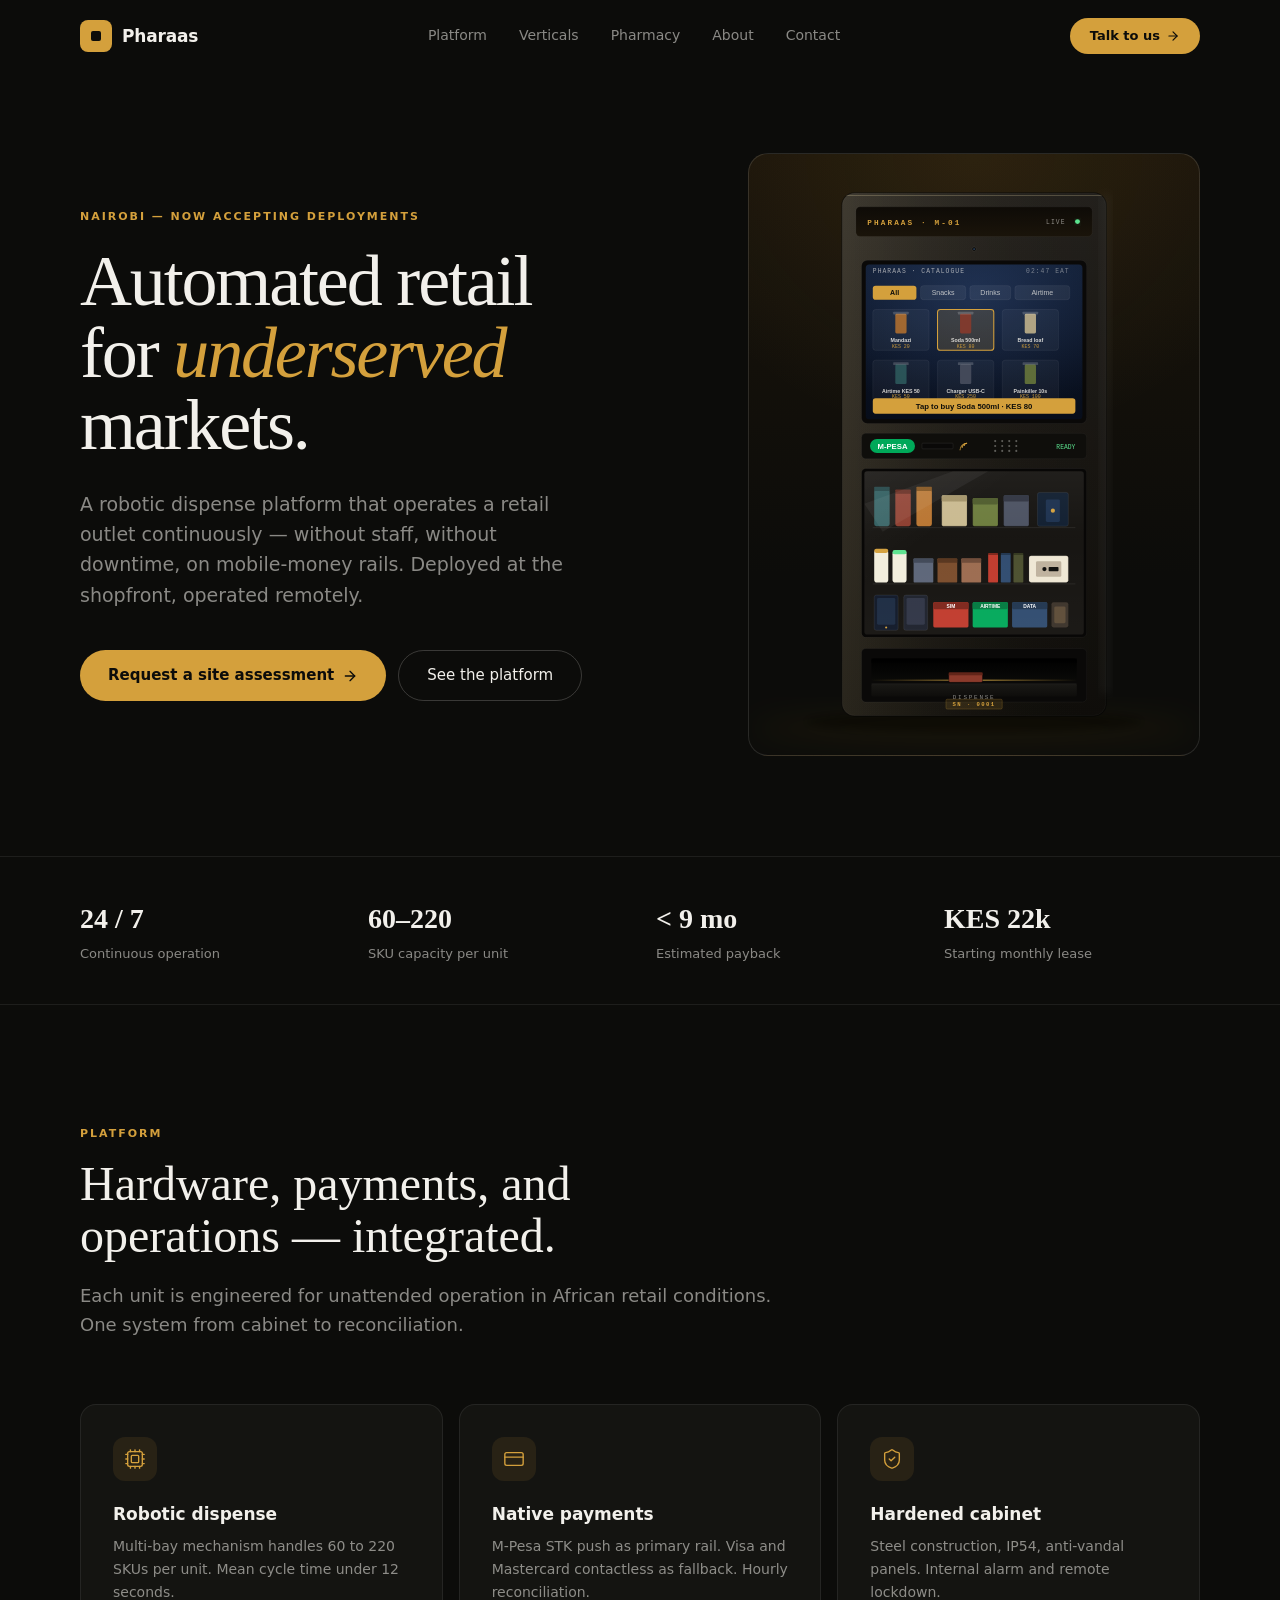
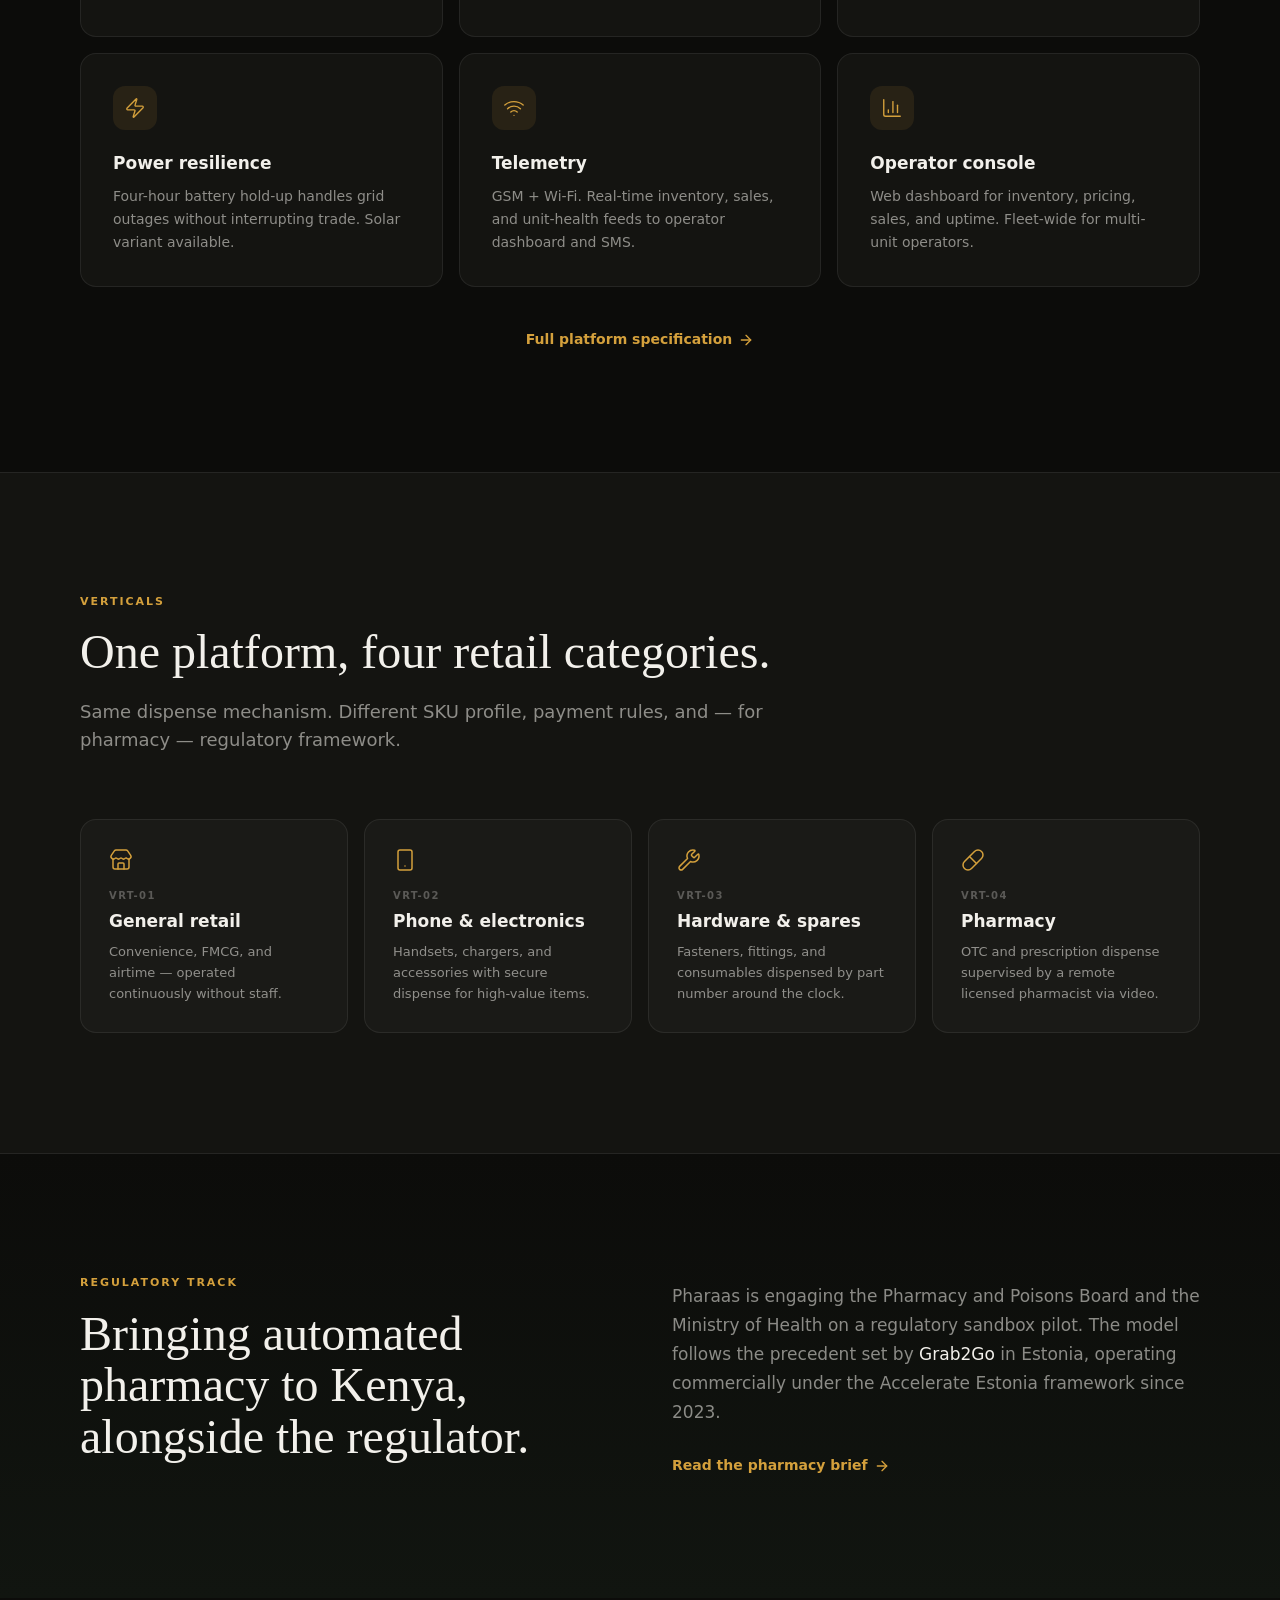
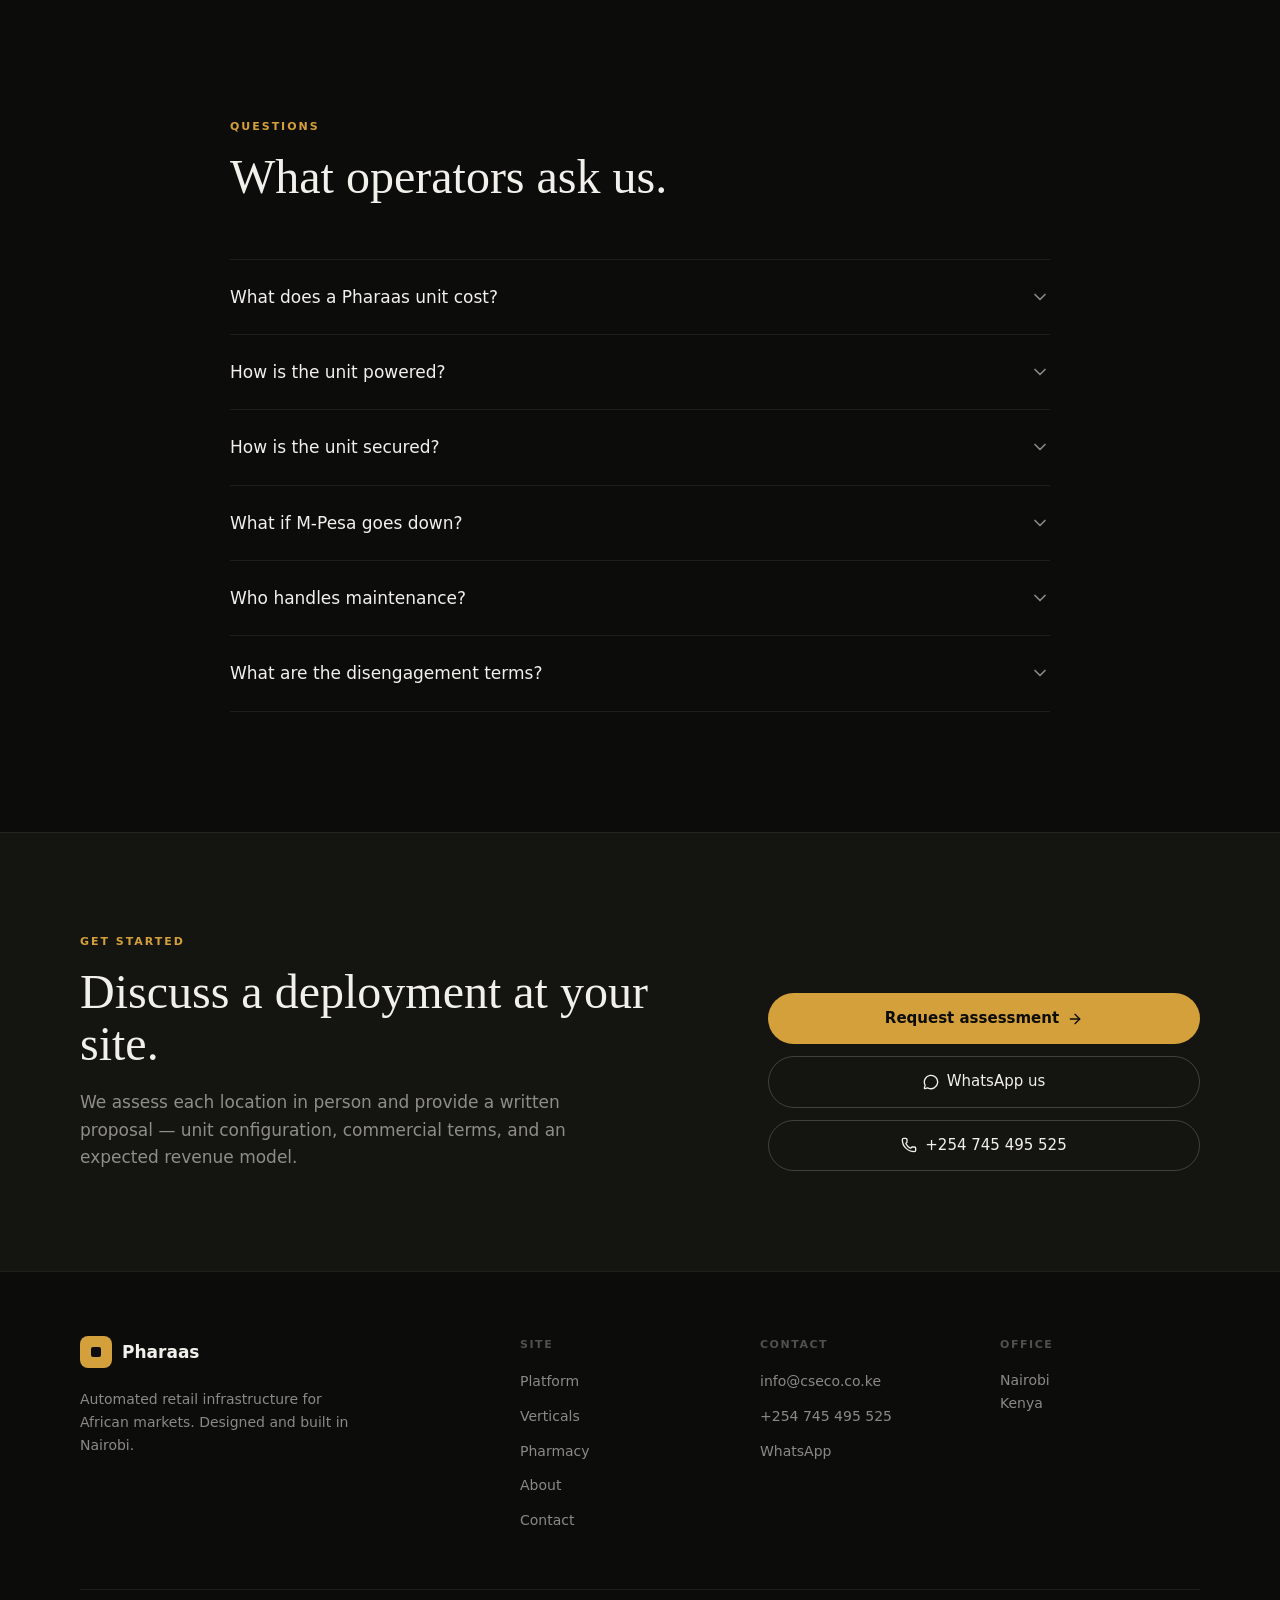
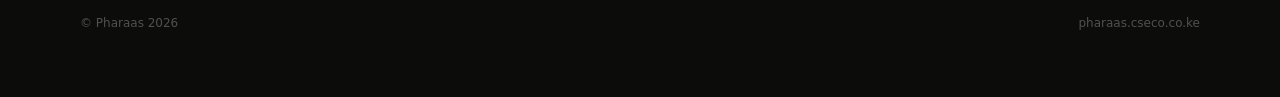
==== commit c08fd69d: "Deploy Pharaas website pharaasbot/pharaas-website@dc02067159a4807e9bb1d650ebcae8ba33b91fda" ====
--- a/index.html
+++ b/index.html
@@ -1 +1 @@
-<!DOCTYPE html><!--_sISOn91izx0Zvzm0euMO--><html lang="en"><head><meta charSet="utf-8"/><meta name="viewport" content="width=device-width, initial-scale=1"/><link rel="stylesheet" href="/_next/static/chunks/30633132666d4f35.css" data-precedence="next"/><link rel="preload" as="script" fetchPriority="low" href="/_next/static/chunks/78f17d245f44ecc2.js"/><script src="/_next/static/chunks/65b96ee02177b1b8.js" async=""></script><script src="/_next/static/chunks/c8d0931fee4b59a2.js" async=""></script><script src="/_next/static/chunks/3f893f5065855c86.js" async=""></script><script src="/_next/static/chunks/turbopack-a428b1386a372f87.js" async=""></script><script src="/_next/static/chunks/aa5488182624ddef.js" async=""></script><script src="/_next/static/chunks/ccd5a61a4aa49379.js" async=""></script><script src="/_next/static/chunks/6909129fd1d816ad.js" async=""></script><title>Pharaas — Automated retail for underserved markets.</title><meta name="description" content="A robotic dispense platform that operates a retail outlet continuously — without staff, without downtime, on mobile-money rails. Deployed at the shopfront, operated remotely."/><link rel="manifest" href="/manifest.json"/><meta property="og:title" content="Pharaas — Automated retail for underserved markets."/><meta property="og:description" content="A robotic dispense platform that operates a retail outlet continuously — without staff, without downtime, on mobile-money rails. Deployed at the shopfront, operated remotely."/><meta property="og:url" content="https://pharaas.cseco.co.ke/"/><meta property="og:site_name" content="Pharaas"/><meta property="og:image" content="https://pharaas.cseco.co.ke/og-image.png"/><meta property="og:type" content="website"/><meta name="twitter:card" content="summary_large_image"/><meta name="twitter:title" content="Pharaas — Automated retail for underserved markets."/><meta name="twitter:description" content="A robotic dispense platform that operates a retail outlet continuously — without staff, without downtime, on mobile-money rails. Deployed at the shopfront, operated remotely."/><meta name="twitter:image" content="https://pharaas.cseco.co.ke/og-image.png"/><link rel="icon" href="/favicon.svg"/><link rel="apple-touch-icon" href="/apple-touch-icon.png"/><script src="/_next/static/chunks/a6dad97d9634a72d.js" noModule=""></script></head><body class="min-h-screen flex flex-col"><div hidden=""><!--$--><!--/$--></div><header style="position:sticky;top:0;z-index:50;background:transparent;backdrop-filter:none;-webkit-backdrop-filter:none;border-bottom:1px solid transparent;transition:background 300ms, border-color 300ms"><div class="pr-px " style="max-width:1200px;margin:0 auto;padding-left:40px;padding-right:40px;height:72px;display:flex;align-items:center;justify-content:space-between"><a style="display:flex;align-items:center;gap:10px" href="/"><div style="width:32px;height:32px;border-radius:8px;background:var(--color-amber);display:flex;align-items:center;justify-content:center"><div style="width:10.24px;height:10.24px;border-radius:2px;background:var(--color-bg)"></div></div><span style="font-weight:700;font-size:17px;letter-spacing:-0.01em;color:var(--color-tx)">Pharaas</span></a><nav class="pr-hm" style="display:flex;align-items:center;gap:32px"><a class="pr-nav" style="font-size:14px;font-weight:500;color:var(--color-tm);transition:color 200ms" href="/platform/">Platform</a><a class="pr-nav" style="font-size:14px;font-weight:500;color:var(--color-tm);transition:color 200ms" href="/verticals/">Verticals</a><a class="pr-nav" style="font-size:14px;font-weight:500;color:var(--color-tm);transition:color 200ms" href="/pharmacy/">Pharmacy</a><a class="pr-nav" style="font-size:14px;font-weight:500;color:var(--color-tm);transition:color 200ms" href="/about/">About</a><a class="pr-nav" style="font-size:14px;font-weight:500;color:var(--color-tm);transition:color 200ms" href="/contact/">Contact</a></nav><div style="display:flex;align-items:center;gap:8px"><a class="pr-btn-a pr-hm" style="display:inline-flex;align-items:center;gap:6px;padding:8px 20px;font-size:13px;font-weight:700;border-radius:999px;background:var(--color-amber);color:var(--color-bg)" href="/contact/">Talk to us <svg xmlns="http://www.w3.org/2000/svg" width="14" height="14" viewBox="0 0 24 24" fill="none" stroke="currentColor" stroke-width="2" stroke-linecap="round" stroke-linejoin="round" class="lucide lucide-arrow-right" aria-hidden="true"><path d="M5 12h14"></path><path d="m12 5 7 7-7 7"></path></svg></a><button class="pr-hd" aria-label="Menu" style="padding:8px;margin-right:-8px;background:transparent;border:0;cursor:pointer;color:var(--color-tx)"><svg xmlns="http://www.w3.org/2000/svg" width="22" height="22" viewBox="0 0 24 24" fill="none" stroke="var(--color-tx)" stroke-width="2" stroke-linecap="round" stroke-linejoin="round" class="lucide lucide-menu" aria-hidden="true"><path d="M4 5h16"></path><path d="M4 12h16"></path><path d="M4 19h16"></path></svg></button></div></div></header><main><section><div class="pr-px pr-sp" style="max-width:1200px;margin:0 auto;padding-left:40px;padding-right:40px;padding-top:80px;padding-bottom:100px"><div class="pr-hg" style="display:grid;grid-template-columns:1.3fr 1fr;gap:80px;align-items:center"><div class="pr-anim"><p style="font-size:11px;font-weight:700;letter-spacing:0.18em;text-transform:uppercase;color:var(--color-amber)">Nairobi — now accepting deployments</p><h1 class="pr-serif pr-h1" style="margin-top:20px;font-size:72px;line-height:1;font-weight:500;letter-spacing:-0.03em;color:var(--color-tx)">Automated retail<br/>for<!-- --> <em style="font-style:italic;color:var(--color-amber)">underserved</em><br/>markets.</h1><p style="margin-top:28px;font-size:19px;line-height:1.6;color:var(--color-tm);max-width:520px">A robotic dispense platform that operates a retail outlet continuously — without staff, without downtime, on mobile-money rails. Deployed at the shopfront, operated remotely.</p><div style="margin-top:40px;display:flex;flex-wrap:wrap;gap:12px"><a href="/contact" class="pr-btn-a" style="display:inline-flex;align-items:center;justify-content:center;gap:8px;padding:14px 28px;font-size:15px;font-weight:700;border-radius:999px">Request a site assessment <svg xmlns="http://www.w3.org/2000/svg" width="16" height="16" viewBox="0 0 24 24" fill="none" stroke="currentColor" stroke-width="2" stroke-linecap="round" stroke-linejoin="round" class="lucide lucide-arrow-right" aria-hidden="true"><path d="M5 12h14"></path><path d="m12 5 7 7-7 7"></path></svg></a><a href="/platform" class="pr-btn-g" style="display:inline-flex;align-items:center;justify-content:center;gap:8px;padding:13px 28px;font-size:15px;font-weight:500;border-radius:999px;color:var(--color-tx)">See the platform</a></div></div><div class="pr-anim"><div style="position:relative;width:100%;aspect-ratio:3/4;border-radius:20px;overflow:hidden;background:linear-gradient(160deg, #1F1E1A 0%, #0E0D0B 100%);border:1px solid var(--color-hl2)"><div style="position:absolute;top:-20%;left:50%;transform:translateX(-50%);width:80%;height:60%;border-radius:50%;background:radial-gradient(ellipse, rgba(212,160,60,0.12), transparent 70%)"></div><div style="position:absolute;bottom:0;left:0;right:0;height:15%;background:linear-gradient(180deg, transparent, rgba(212,160,60,0.04))"></div><div style="position:absolute;left:50%;transform:translateX(-50%);top:10%;bottom:10%;width:50%"><div style="position:absolute;inset:0;border-radius:6px;background:linear-gradient(180deg, #2A2722 0%, #1C1B18 100%);border:1px solid rgba(255,255,255,0.06);box-shadow:0 40px 80px rgba(0,0,0,0.5)"><div style="position:absolute;left:10%;right:10%;top:7%;height:32%;border-radius:4px;background:linear-gradient(135deg, #1A2940 0%, #0F1C2E 100%);box-shadow:0 0 30px rgba(59,130,246,0.15), inset 0 0 0 1px rgba(255,255,255,0.08)"><div style="position:absolute;inset:10%;display:flex;flex-direction:column"><div style="height:14%;margin-bottom:8%;border-radius:2px;background:rgba(255,255,255,0.10)"></div><div style="flex:1;display:grid;grid-template-columns:repeat(3, 1fr);gap:5%"><div style="border-radius:2px;background:rgba(255,255,255,0.06)"></div><div style="border-radius:2px;background:rgba(255,255,255,0.06)"></div><div style="border-radius:2px;background:rgba(255,255,255,0.06)"></div><div style="border-radius:2px;background:rgba(255,255,255,0.06)"></div><div style="border-radius:2px;background:rgba(255,255,255,0.06)"></div><div style="border-radius:2px;background:rgba(255,255,255,0.06)"></div></div><div style="height:12%;margin-top:8%;border-radius:2px;background:rgba(59,130,246,0.25)"></div></div></div><div style="position:absolute;left:14%;right:14%;top:44%;height:12%;border-radius:3px;background:#0A0A08;box-shadow:inset 0 2px 6px rgba(0,0,0,0.8)"><div style="position:absolute;left:30%;right:30%;top:50%;transform:translateY(-50%);height:2px;border-radius:1px;background:rgba(212,160,60,0.3)"></div></div><div style="position:absolute;left:10%;right:10%;top:60%;bottom:7%;border-radius:3px;background:rgba(255,255,255,0.02);border:1px solid rgba(255,255,255,0.04)"><div style="position:absolute;inset:8%;display:grid;grid-template-rows:repeat(3, 1fr);gap:6%"><div style="display:flex;gap:3px;align-items:stretch;border-bottom:1px solid rgba(255,255,255,0.04);padding-bottom:4px"><div style="flex:1;border-radius:1px;background:rgba(212,160,60,0.15)"></div><div style="flex:1;border-radius:1px;background:rgba(255,255,255,0.06)"></div><div style="flex:1;border-radius:1px;background:rgba(212,160,60,0.10)"></div><div style="flex:1;border-radius:1px;background:rgba(255,255,255,0.04)"></div><div style="flex:1;border-radius:1px;background:rgba(212,160,60,0.08)"></div></div><div style="display:flex;gap:3px;align-items:stretch;border-bottom:1px solid rgba(255,255,255,0.04);padding-bottom:4px"><div style="flex:1;border-radius:1px;background:rgba(255,255,255,0.06)"></div><div style="flex:1;border-radius:1px;background:rgba(212,160,60,0.10)"></div><div style="flex:1;border-radius:1px;background:rgba(255,255,255,0.04)"></div><div style="flex:1;border-radius:1px;background:rgba(212,160,60,0.08)"></div><div style="flex:1;border-radius:1px;background:rgba(212,160,60,0.15)"></div></div><div style="display:flex;gap:3px;align-items:stretch;border-bottom:1px solid rgba(255,255,255,0.04);padding-bottom:4px"><div style="flex:1;border-radius:1px;background:rgba(212,160,60,0.10)"></div><div style="flex:1;border-radius:1px;background:rgba(255,255,255,0.04)"></div><div style="flex:1;border-radius:1px;background:rgba(212,160,60,0.08)"></div><div style="flex:1;border-radius:1px;background:rgba(212,160,60,0.15)"></div><div style="flex:1;border-radius:1px;background:rgba(255,255,255,0.06)"></div></div></div></div><div style="position:absolute;bottom:3%;left:50%;transform:translateX(-50%);padding:3px 10px;border-radius:2px;background:rgba(212,160,60,0.15);font-size:8px;font-weight:700;letter-spacing:0.15em;color:var(--color-amber);font-family:ui-monospace, monospace">PHARAAS · M-01</div></div></div></div></div></div></div></section><section style="border-top:1px solid var(--color-hl);border-bottom:1px solid var(--color-hl)"><div class="pr-px " style="max-width:1200px;margin:0 auto;padding-left:40px;padding-right:40px;padding-top:40px;padding-bottom:40px"><div class="pr-g4" style="display:grid;grid-template-columns:repeat(4, 1fr);gap:32px"><div><p class="pr-serif" style="font-size:28px;font-weight:700;color:var(--color-tx)">24 / 7</p><p style="font-size:13px;color:var(--color-tm);margin-top:4px">Continuous operation</p></div><div><p class="pr-serif" style="font-size:28px;font-weight:700;color:var(--color-tx)">60–220</p><p style="font-size:13px;color:var(--color-tm);margin-top:4px">SKU capacity per unit</p></div><div><p class="pr-serif" style="font-size:28px;font-weight:700;color:var(--color-tx)">&lt; 9 mo</p><p style="font-size:13px;color:var(--color-tm);margin-top:4px">Estimated payback</p></div><div><p class="pr-serif" style="font-size:28px;font-weight:700;color:var(--color-tx)">KES 22k</p><p style="font-size:13px;color:var(--color-tm);margin-top:4px">Starting monthly lease</p></div></div></div></section><section class="pr-sp" style="padding-top:120px;padding-bottom:120px"><div class="pr-px " style="max-width:1200px;margin:0 auto;padding-left:40px;padding-right:40px"><div style="max-width:700px;text-align:left"><p style="font-size:11px;font-weight:700;letter-spacing:0.18em;text-transform:uppercase;color:var(--color-amber)">Platform</p><h2 class="pr-serif" style="margin-top:16px;font-size:clamp(28px, 4.5vw, 48px);line-height:1.08;font-weight:500;color:var(--color-tx)">Hardware, payments, and operations — integrated.</h2><p style="margin-top:20px;font-size:18px;line-height:1.6;color:var(--color-tm)">Each unit is engineered for unattended operation in African retail conditions. One system from cabinet to reconciliation.</p></div><div class="pr-g3" style="margin-top:64px;display:grid;grid-template-columns:repeat(3, 1fr);gap:16px"><div class="pr-feat" style="padding:32px;border-radius:16px;background:var(--color-s1);border:1px solid var(--color-hl)"><div style="width:44px;height:44px;border-radius:12px;background:rgba(212,160,60,0.10);display:flex;align-items:center;justify-content:center"><svg xmlns="http://www.w3.org/2000/svg" width="22" height="22" viewBox="0 0 24 24" fill="none" stroke="var(--color-amber)" stroke-width="1.5" stroke-linecap="round" stroke-linejoin="round" class="lucide lucide-cpu" aria-hidden="true"><path d="M12 20v2"></path><path d="M12 2v2"></path><path d="M17 20v2"></path><path d="M17 2v2"></path><path d="M2 12h2"></path><path d="M2 17h2"></path><path d="M2 7h2"></path><path d="M20 12h2"></path><path d="M20 17h2"></path><path d="M20 7h2"></path><path d="M7 20v2"></path><path d="M7 2v2"></path><rect x="4" y="4" width="16" height="16" rx="2"></rect><rect x="8" y="8" width="8" height="8" rx="1"></rect></svg></div><h3 style="margin-top:20px;font-size:17px;font-weight:600;color:var(--color-tx)">Robotic dispense</h3><p style="margin-top:8px;font-size:14px;line-height:1.65;color:var(--color-tm)">Multi-bay mechanism handles 60 to 220 SKUs per unit. Mean cycle time under 12 seconds.</p></div><div class="pr-feat" style="padding:32px;border-radius:16px;background:var(--color-s1);border:1px solid var(--color-hl)"><div style="width:44px;height:44px;border-radius:12px;background:rgba(212,160,60,0.10);display:flex;align-items:center;justify-content:center"><svg xmlns="http://www.w3.org/2000/svg" width="22" height="22" viewBox="0 0 24 24" fill="none" stroke="var(--color-amber)" stroke-width="1.5" stroke-linecap="round" stroke-linejoin="round" class="lucide lucide-credit-card" aria-hidden="true"><rect width="20" height="14" x="2" y="5" rx="2"></rect><line x1="2" x2="22" y1="10" y2="10"></line></svg></div><h3 style="margin-top:20px;font-size:17px;font-weight:600;color:var(--color-tx)">Native payments</h3><p style="margin-top:8px;font-size:14px;line-height:1.65;color:var(--color-tm)">M-Pesa STK push as primary rail. Visa and Mastercard contactless as fallback. Hourly reconciliation.</p></div><div class="pr-feat" style="padding:32px;border-radius:16px;background:var(--color-s1);border:1px solid var(--color-hl)"><div style="width:44px;height:44px;border-radius:12px;background:rgba(212,160,60,0.10);display:flex;align-items:center;justify-content:center"><svg xmlns="http://www.w3.org/2000/svg" width="22" height="22" viewBox="0 0 24 24" fill="none" stroke="var(--color-amber)" stroke-width="1.5" stroke-linecap="round" stroke-linejoin="round" class="lucide lucide-shield-check" aria-hidden="true"><path d="M20 13c0 5-3.5 7.5-7.66 8.95a1 1 0 0 1-.67-.01C7.5 20.5 4 18 4 13V6a1 1 0 0 1 1-1c2 0 4.5-1.2 6.24-2.72a1.17 1.17 0 0 1 1.52 0C14.51 3.81 17 5 19 5a1 1 0 0 1 1 1z"></path><path d="m9 12 2 2 4-4"></path></svg></div><h3 style="margin-top:20px;font-size:17px;font-weight:600;color:var(--color-tx)">Hardened cabinet</h3><p style="margin-top:8px;font-size:14px;line-height:1.65;color:var(--color-tm)">Steel construction, IP54, anti-vandal panels. Internal alarm and remote lockdown.</p></div><div class="pr-feat" style="padding:32px;border-radius:16px;background:var(--color-s1);border:1px solid var(--color-hl)"><div style="width:44px;height:44px;border-radius:12px;background:rgba(212,160,60,0.10);display:flex;align-items:center;justify-content:center"><svg xmlns="http://www.w3.org/2000/svg" width="22" height="22" viewBox="0 0 24 24" fill="none" stroke="var(--color-amber)" stroke-width="1.5" stroke-linecap="round" stroke-linejoin="round" class="lucide lucide-zap" aria-hidden="true"><path d="M4 14a1 1 0 0 1-.78-1.63l9.9-10.2a.5.5 0 0 1 .86.46l-1.92 6.02A1 1 0 0 0 13 10h7a1 1 0 0 1 .78 1.63l-9.9 10.2a.5.5 0 0 1-.86-.46l1.92-6.02A1 1 0 0 0 11 14z"></path></svg></div><h3 style="margin-top:20px;font-size:17px;font-weight:600;color:var(--color-tx)">Power resilience</h3><p style="margin-top:8px;font-size:14px;line-height:1.65;color:var(--color-tm)">Four-hour battery hold-up handles grid outages without interrupting trade. Solar variant available.</p></div><div class="pr-feat" style="padding:32px;border-radius:16px;background:var(--color-s1);border:1px solid var(--color-hl)"><div style="width:44px;height:44px;border-radius:12px;background:rgba(212,160,60,0.10);display:flex;align-items:center;justify-content:center"><svg xmlns="http://www.w3.org/2000/svg" width="22" height="22" viewBox="0 0 24 24" fill="none" stroke="var(--color-amber)" stroke-width="1.5" stroke-linecap="round" stroke-linejoin="round" class="lucide lucide-wifi" aria-hidden="true"><path d="M12 20h.01"></path><path d="M2 8.82a15 15 0 0 1 20 0"></path><path d="M5 12.859a10 10 0 0 1 14 0"></path><path d="M8.5 16.429a5 5 0 0 1 7 0"></path></svg></div><h3 style="margin-top:20px;font-size:17px;font-weight:600;color:var(--color-tx)">Telemetry</h3><p style="margin-top:8px;font-size:14px;line-height:1.65;color:var(--color-tm)">GSM + Wi-Fi. Real-time inventory, sales, and unit-health feeds to operator dashboard and SMS.</p></div><div class="pr-feat" style="padding:32px;border-radius:16px;background:var(--color-s1);border:1px solid var(--color-hl)"><div style="width:44px;height:44px;border-radius:12px;background:rgba(212,160,60,0.10);display:flex;align-items:center;justify-content:center"><svg xmlns="http://www.w3.org/2000/svg" width="22" height="22" viewBox="0 0 24 24" fill="none" stroke="var(--color-amber)" stroke-width="1.5" stroke-linecap="round" stroke-linejoin="round" class="lucide lucide-chart-column" aria-hidden="true"><path d="M3 3v16a2 2 0 0 0 2 2h16"></path><path d="M18 17V9"></path><path d="M13 17V5"></path><path d="M8 17v-3"></path></svg></div><h3 style="margin-top:20px;font-size:17px;font-weight:600;color:var(--color-tx)">Operator console</h3><p style="margin-top:8px;font-size:14px;line-height:1.65;color:var(--color-tm)">Web dashboard for inventory, pricing, sales, and uptime. Fleet-wide for multi-unit operators.</p></div></div><div style="margin-top:40px;text-align:center"><a class="pr-al" style="display:inline-flex;align-items:center;gap:6px;font-size:14px;font-weight:600;color:var(--color-amber);transition:color 200ms" href="/platform/">Full platform specification <svg xmlns="http://www.w3.org/2000/svg" width="16" height="16" viewBox="0 0 24 24" fill="none" stroke="currentColor" stroke-width="2" stroke-linecap="round" stroke-linejoin="round" class="lucide lucide-arrow-right" aria-hidden="true"><path d="M5 12h14"></path><path d="m12 5 7 7-7 7"></path></svg></a></div></div></section><section class="pr-sp" style="padding-top:120px;padding-bottom:120px;background:var(--color-s1);border-top:1px solid var(--color-hl);border-bottom:1px solid var(--color-hl)"><div class="pr-px " style="max-width:1200px;margin:0 auto;padding-left:40px;padding-right:40px"><div style="max-width:700px;text-align:left"><p style="font-size:11px;font-weight:700;letter-spacing:0.18em;text-transform:uppercase;color:var(--color-amber)">Verticals</p><h2 class="pr-serif" style="margin-top:16px;font-size:clamp(28px, 4.5vw, 48px);line-height:1.08;font-weight:500;color:var(--color-tx)">One platform, four retail categories.</h2><p style="margin-top:20px;font-size:18px;line-height:1.6;color:var(--color-tm)">Same dispense mechanism. Different SKU profile, payment rules, and — for pharmacy — regulatory framework.</p></div><div class="pr-g4" style="margin-top:64px;display:grid;grid-template-columns:repeat(4, 1fr);gap:16px"><a class="pr-card" style="display:block;padding:28px;border-radius:16px;background:var(--color-s2);border:1px solid var(--color-hl)" href="/verticals/"><svg xmlns="http://www.w3.org/2000/svg" width="24" height="24" viewBox="0 0 24 24" fill="none" stroke="var(--color-amber)" stroke-width="1.5" stroke-linecap="round" stroke-linejoin="round" class="lucide lucide-store" aria-hidden="true"><path d="M15 21v-5a1 1 0 0 0-1-1h-4a1 1 0 0 0-1 1v5"></path><path d="M17.774 10.31a1.12 1.12 0 0 0-1.549 0 2.5 2.5 0 0 1-3.451 0 1.12 1.12 0 0 0-1.548 0 2.5 2.5 0 0 1-3.452 0 1.12 1.12 0 0 0-1.549 0 2.5 2.5 0 0 1-3.77-3.248l2.889-4.184A2 2 0 0 1 7 2h10a2 2 0 0 1 1.653.873l2.895 4.192a2.5 2.5 0 0 1-3.774 3.244"></path><path d="M4 10.95V19a2 2 0 0 0 2 2h12a2 2 0 0 0 2-2v-8.05"></path></svg><p style="margin-top:16px;font-size:10px;font-weight:700;letter-spacing:0.14em;text-transform:uppercase;color:var(--color-tf)">VRT-01</p><h3 style="margin-top:4px;font-size:17px;font-weight:600;color:var(--color-tx)">General retail</h3><p style="margin-top:8px;font-size:13px;line-height:1.6;color:var(--color-tm)">Convenience, FMCG, and airtime — operated continuously without staff.</p></a><a class="pr-card" style="display:block;padding:28px;border-radius:16px;background:var(--color-s2);border:1px solid var(--color-hl)" href="/verticals/"><svg xmlns="http://www.w3.org/2000/svg" width="24" height="24" viewBox="0 0 24 24" fill="none" stroke="var(--color-amber)" stroke-width="1.5" stroke-linecap="round" stroke-linejoin="round" class="lucide lucide-smartphone" aria-hidden="true"><rect width="14" height="20" x="5" y="2" rx="2" ry="2"></rect><path d="M12 18h.01"></path></svg><p style="margin-top:16px;font-size:10px;font-weight:700;letter-spacing:0.14em;text-transform:uppercase;color:var(--color-tf)">VRT-02</p><h3 style="margin-top:4px;font-size:17px;font-weight:600;color:var(--color-tx)">Phone &amp; electronics</h3><p style="margin-top:8px;font-size:13px;line-height:1.6;color:var(--color-tm)">Handsets, chargers, and accessories with secure dispense for high-value items.</p></a><a class="pr-card" style="display:block;padding:28px;border-radius:16px;background:var(--color-s2);border:1px solid var(--color-hl)" href="/verticals/"><svg xmlns="http://www.w3.org/2000/svg" width="24" height="24" viewBox="0 0 24 24" fill="none" stroke="var(--color-amber)" stroke-width="1.5" stroke-linecap="round" stroke-linejoin="round" class="lucide lucide-wrench" aria-hidden="true"><path d="M14.7 6.3a1 1 0 0 0 0 1.4l1.6 1.6a1 1 0 0 0 1.4 0l3.106-3.105c.32-.322.863-.22.983.218a6 6 0 0 1-8.259 7.057l-7.91 7.91a1 1 0 0 1-2.999-3l7.91-7.91a6 6 0 0 1 7.057-8.259c.438.12.54.662.219.984z"></path></svg><p style="margin-top:16px;font-size:10px;font-weight:700;letter-spacing:0.14em;text-transform:uppercase;color:var(--color-tf)">VRT-03</p><h3 style="margin-top:4px;font-size:17px;font-weight:600;color:var(--color-tx)">Hardware &amp; spares</h3><p style="margin-top:8px;font-size:13px;line-height:1.6;color:var(--color-tm)">Fasteners, fittings, and consumables dispensed by part number around the clock.</p></a><a class="pr-card" style="display:block;padding:28px;border-radius:16px;background:var(--color-s2);border:1px solid var(--color-hl)" href="/pharmacy/"><svg xmlns="http://www.w3.org/2000/svg" width="24" height="24" viewBox="0 0 24 24" fill="none" stroke="var(--color-amber)" stroke-width="1.5" stroke-linecap="round" stroke-linejoin="round" class="lucide lucide-pill" aria-hidden="true"><path d="m10.5 20.5 10-10a4.95 4.95 0 1 0-7-7l-10 10a4.95 4.95 0 1 0 7 7Z"></path><path d="m8.5 8.5 7 7"></path></svg><p style="margin-top:16px;font-size:10px;font-weight:700;letter-spacing:0.14em;text-transform:uppercase;color:var(--color-tf)">VRT-04</p><h3 style="margin-top:4px;font-size:17px;font-weight:600;color:var(--color-tx)">Pharmacy</h3><p style="margin-top:8px;font-size:13px;line-height:1.6;color:var(--color-tm)">OTC and prescription dispense supervised by a remote licensed pharmacist via video.</p></a></div></div></section><section class="pr-sp" style="padding-top:120px;padding-bottom:120px;background:linear-gradient(180deg, #0C0C0A 0%, #111510 100%)"><div class="pr-px " style="max-width:1200px;margin:0 auto;padding-left:40px;padding-right:40px"><div class="pr-g2" style="display:grid;grid-template-columns:1fr 1fr;gap:64px;align-items:start"><div><p style="font-size:11px;font-weight:700;letter-spacing:0.18em;text-transform:uppercase;color:var(--color-amber)">Regulatory track</p><h2 class="pr-serif" style="margin-top:16px;font-size:clamp(28px, 4.5vw, 48px);line-height:1.08;font-weight:500;color:var(--color-tx)">Bringing automated pharmacy to Kenya, alongside the regulator.</h2></div><div style="padding-top:8px"><p style="font-size:17px;line-height:1.7;color:var(--color-tm)">Pharaas is engaging the Pharmacy and Poisons Board and the Ministry of Health on a regulatory sandbox pilot. The model follows the precedent set by<!-- --> <span style="color:var(--color-tx);font-weight:500">Grab2Go</span> <!-- -->in Estonia, operating commercially under the Accelerate Estonia framework since 2023.</p><a class="pr-al" style="margin-top:28px;display:inline-flex;align-items:center;gap:6px;font-size:14px;font-weight:600;color:var(--color-amber);transition:color 200ms" href="/pharmacy/">Read the pharmacy brief <svg xmlns="http://www.w3.org/2000/svg" width="16" height="16" viewBox="0 0 24 24" fill="none" stroke="currentColor" stroke-width="2" stroke-linecap="round" stroke-linejoin="round" class="lucide lucide-arrow-right" aria-hidden="true"><path d="M5 12h14"></path><path d="m12 5 7 7-7 7"></path></svg></a></div></div></div></section><section class="pr-sp" style="padding-top:120px;padding-bottom:120px"><div class="pr-px " style="max-width:900px;margin:0 auto;padding-left:40px;padding-right:40px"><div style="max-width:700px;text-align:left"><p style="font-size:11px;font-weight:700;letter-spacing:0.18em;text-transform:uppercase;color:var(--color-amber)">Questions</p><h2 class="pr-serif" style="margin-top:16px;font-size:clamp(28px, 4.5vw, 48px);line-height:1.08;font-weight:500;color:var(--color-tx)">What operators ask us.</h2></div><div style="margin-top:56px;border-top:1px solid var(--color-hl)"><div style="border-bottom:1px solid var(--color-hl)"><button style="width:100%;padding:24px 0;display:flex;align-items:center;gap:20px;text-align:left;background:transparent;border:0;cursor:pointer;color:inherit;font-family:inherit"><span style="flex:1;font-size:17px;font-weight:500;color:var(--color-tx)">What does a Pharaas unit cost?</span><svg xmlns="http://www.w3.org/2000/svg" width="20" height="20" viewBox="0 0 24 24" fill="none" stroke="rgba(242,240,235,0.55)" stroke-width="2" stroke-linecap="round" stroke-linejoin="round" class="lucide lucide-chevron-down" aria-hidden="true" style="flex-shrink:0;transform:none;transition:transform 200ms"><path d="m6 9 6 6 6-6"></path></svg></button></div><div style="border-bottom:1px solid var(--color-hl)"><button style="width:100%;padding:24px 0;display:flex;align-items:center;gap:20px;text-align:left;background:transparent;border:0;cursor:pointer;color:inherit;font-family:inherit"><span style="flex:1;font-size:17px;font-weight:500;color:var(--color-tx)">How is the unit powered?</span><svg xmlns="http://www.w3.org/2000/svg" width="20" height="20" viewBox="0 0 24 24" fill="none" stroke="rgba(242,240,235,0.55)" stroke-width="2" stroke-linecap="round" stroke-linejoin="round" class="lucide lucide-chevron-down" aria-hidden="true" style="flex-shrink:0;transform:none;transition:transform 200ms"><path d="m6 9 6 6 6-6"></path></svg></button></div><div style="border-bottom:1px solid var(--color-hl)"><button style="width:100%;padding:24px 0;display:flex;align-items:center;gap:20px;text-align:left;background:transparent;border:0;cursor:pointer;color:inherit;font-family:inherit"><span style="flex:1;font-size:17px;font-weight:500;color:var(--color-tx)">How is the unit secured?</span><svg xmlns="http://www.w3.org/2000/svg" width="20" height="20" viewBox="0 0 24 24" fill="none" stroke="rgba(242,240,235,0.55)" stroke-width="2" stroke-linecap="round" stroke-linejoin="round" class="lucide lucide-chevron-down" aria-hidden="true" style="flex-shrink:0;transform:none;transition:transform 200ms"><path d="m6 9 6 6 6-6"></path></svg></button></div><div style="border-bottom:1px solid var(--color-hl)"><button style="width:100%;padding:24px 0;display:flex;align-items:center;gap:20px;text-align:left;background:transparent;border:0;cursor:pointer;color:inherit;font-family:inherit"><span style="flex:1;font-size:17px;font-weight:500;color:var(--color-tx)">What if M-Pesa goes down?</span><svg xmlns="http://www.w3.org/2000/svg" width="20" height="20" viewBox="0 0 24 24" fill="none" stroke="rgba(242,240,235,0.55)" stroke-width="2" stroke-linecap="round" stroke-linejoin="round" class="lucide lucide-chevron-down" aria-hidden="true" style="flex-shrink:0;transform:none;transition:transform 200ms"><path d="m6 9 6 6 6-6"></path></svg></button></div><div style="border-bottom:1px solid var(--color-hl)"><button style="width:100%;padding:24px 0;display:flex;align-items:center;gap:20px;text-align:left;background:transparent;border:0;cursor:pointer;color:inherit;font-family:inherit"><span style="flex:1;font-size:17px;font-weight:500;color:var(--color-tx)">Who handles maintenance?</span><svg xmlns="http://www.w3.org/2000/svg" width="20" height="20" viewBox="0 0 24 24" fill="none" stroke="rgba(242,240,235,0.55)" stroke-width="2" stroke-linecap="round" stroke-linejoin="round" class="lucide lucide-chevron-down" aria-hidden="true" style="flex-shrink:0;transform:none;transition:transform 200ms"><path d="m6 9 6 6 6-6"></path></svg></button></div><div style="border-bottom:1px solid var(--color-hl)"><button style="width:100%;padding:24px 0;display:flex;align-items:center;gap:20px;text-align:left;background:transparent;border:0;cursor:pointer;color:inherit;font-family:inherit"><span style="flex:1;font-size:17px;font-weight:500;color:var(--color-tx)">What are the disengagement terms?</span><svg xmlns="http://www.w3.org/2000/svg" width="20" height="20" viewBox="0 0 24 24" fill="none" stroke="rgba(242,240,235,0.55)" stroke-width="2" stroke-linecap="round" stroke-linejoin="round" class="lucide lucide-chevron-down" aria-hidden="true" style="flex-shrink:0;transform:none;transition:transform 200ms"><path d="m6 9 6 6 6-6"></path></svg></button></div></div></div></section><section class="pr-sp" style="padding-top:100px;padding-bottom:100px;background:var(--color-s1);border-top:1px solid var(--color-hl)"><div class="pr-px " style="max-width:1200px;margin:0 auto;padding-left:40px;padding-right:40px"><div class="pr-cg" style="display:grid;grid-template-columns:1.5fr 1fr;gap:40px;align-items:end"><div><p style="font-size:11px;font-weight:700;letter-spacing:0.18em;text-transform:uppercase;color:var(--color-amber)">Get started</p><h2 class="pr-serif" style="margin-top:16px;font-size:clamp(28px, 4.5vw, 48px);line-height:1.08;font-weight:500;color:var(--color-tx);max-width:600px">Discuss a deployment at your site.</h2><p style="margin-top:20px;font-size:17px;line-height:1.6;color:var(--color-tm);max-width:500px">We assess each location in person and provide a written proposal — unit configuration, commercial terms, and an expected revenue model.</p></div><div style="display:flex;flex-direction:column;gap:12px"><a href="/contact" class="pr-btn-a" style="display:inline-flex;align-items:center;justify-content:center;gap:8px;padding:14px 28px;font-size:15px;font-weight:700;border-radius:999px;width:100%">Request assessment <svg xmlns="http://www.w3.org/2000/svg" width="16" height="16" viewBox="0 0 24 24" fill="none" stroke="currentColor" stroke-width="2" stroke-linecap="round" stroke-linejoin="round" class="lucide lucide-arrow-right" aria-hidden="true"><path d="M5 12h14"></path><path d="m12 5 7 7-7 7"></path></svg></a><a href="https://wa.me/254745495525" target="_blank" rel="noopener noreferrer" class="pr-btn-g" style="display:inline-flex;align-items:center;justify-content:center;gap:8px;padding:13px 28px;font-size:15px;font-weight:500;border-radius:999px;color:var(--color-tx);width:100%"><svg xmlns="http://www.w3.org/2000/svg" width="16" height="16" viewBox="0 0 24 24" fill="none" stroke="currentColor" stroke-width="2" stroke-linecap="round" stroke-linejoin="round" class="lucide lucide-message-circle" aria-hidden="true"><path d="M2.992 16.342a2 2 0 0 1 .094 1.167l-1.065 3.29a1 1 0 0 0 1.236 1.168l3.413-.998a2 2 0 0 1 1.099.092 10 10 0 1 0-4.777-4.719"></path></svg> WhatsApp us</a><a href="tel:+254745495525" class="pr-btn-g" style="display:inline-flex;align-items:center;justify-content:center;gap:8px;padding:13px 28px;font-size:15px;font-weight:500;border-radius:999px;color:var(--color-tx);width:100%"><svg xmlns="http://www.w3.org/2000/svg" width="16" height="16" viewBox="0 0 24 24" fill="none" stroke="currentColor" stroke-width="2" stroke-linecap="round" stroke-linejoin="round" class="lucide lucide-phone" aria-hidden="true"><path d="M13.832 16.568a1 1 0 0 0 1.213-.303l.355-.465A2 2 0 0 1 17 15h3a2 2 0 0 1 2 2v3a2 2 0 0 1-2 2A18 18 0 0 1 2 4a2 2 0 0 1 2-2h3a2 2 0 0 1 2 2v3a2 2 0 0 1-.8 1.6l-.468.351a1 1 0 0 0-.292 1.233 14 14 0 0 0 6.392 6.384"></path></svg> <!-- -->+254 745 495 525</a></div></div></div></section></main><footer style="border-top:1px solid var(--color-hl)"><div class="pr-px " style="max-width:1200px;margin:0 auto;padding-left:40px;padding-right:40px;padding-top:64px;padding-bottom:64px"><div class="pr-fg" style="display:grid;grid-template-columns:2fr 1fr 1fr 1fr;gap:40px"><div><div style="display:flex;align-items:center;gap:10px;margin-bottom:20px"><div style="width:32px;height:32px;border-radius:8px;background:var(--color-amber);display:flex;align-items:center;justify-content:center"><div style="width:10.24px;height:10.24px;border-radius:2px;background:var(--color-bg)"></div></div><span style="font-weight:700;font-size:17px;color:var(--color-tx)">Pharaas</span></div><p style="font-size:14px;line-height:1.65;color:var(--color-tm);max-width:280px">Automated retail infrastructure for African markets. Designed and built in Nairobi.</p></div><div><p style="font-size:11px;font-weight:700;letter-spacing:0.14em;text-transform:uppercase;color:var(--color-tf)">Site</p><ul style="margin-top:16px;display:flex;flex-direction:column;gap:10px"><li><a class="pr-fl" style="font-size:14px;color:var(--color-tm);transition:color 200ms" href="/platform/">Platform</a></li><li><a class="pr-fl" style="font-size:14px;color:var(--color-tm);transition:color 200ms" href="/verticals/">Verticals</a></li><li><a class="pr-fl" style="font-size:14px;color:var(--color-tm);transition:color 200ms" href="/pharmacy/">Pharmacy</a></li><li><a class="pr-fl" style="font-size:14px;color:var(--color-tm);transition:color 200ms" href="/about/">About</a></li><li><a class="pr-fl" style="font-size:14px;color:var(--color-tm);transition:color 200ms" href="/contact/">Contact</a></li></ul></div><div><p style="font-size:11px;font-weight:700;letter-spacing:0.14em;text-transform:uppercase;color:var(--color-tf)">Contact</p><ul style="margin-top:16px;display:flex;flex-direction:column;gap:10px"><li><a href="mailto:info@cseco.co.ke" class="pr-fl" style="font-size:14px;color:var(--color-tm);transition:color 200ms">info@cseco.co.ke</a></li><li><a href="tel:+254745495525" class="pr-fl" style="font-size:14px;color:var(--color-tm);transition:color 200ms">+254 745 495 525</a></li><li><a href="https://wa.me/254745495525" class="pr-fl" target="_blank" rel="noopener noreferrer" style="font-size:14px;color:var(--color-tm);transition:color 200ms">WhatsApp</a></li></ul></div><div><p style="font-size:11px;font-weight:700;letter-spacing:0.14em;text-transform:uppercase;color:var(--color-tf)">Office</p><p style="margin-top:16px;font-size:14px;line-height:1.65;color:var(--color-tm)">Nairobi<br/>Kenya</p></div></div><div style="margin-top:56px;padding-top:24px;border-top:1px solid var(--color-hl);display:flex;flex-wrap:wrap;justify-content:space-between;gap:12px;font-size:12px;color:var(--color-tf)"><p>© Pharaas <!-- -->2026</p><p>pharaas.cseco.co.ke</p></div></div></footer><!--$--><!--/$--><script src="/_next/static/chunks/78f17d245f44ecc2.js" id="_R_" async=""></script><script>(self.__next_f=self.__next_f||[]).push([0])</script><script>self.__next_f.push([1,"1:\"$Sreact.fragment\"\n2:I[56698,[\"/_next/static/chunks/aa5488182624ddef.js\",\"/_next/static/chunks/ccd5a61a4aa49379.js\"],\"default\"]\n3:I[35109,[\"/_next/static/chunks/aa5488182624ddef.js\",\"/_next/static/chunks/ccd5a61a4aa49379.js\"],\"default\"]\n4:I[2971,[\"/_next/static/chunks/6909129fd1d816ad.js\"],\"default\"]\n5:I[93752,[\"/_next/static/chunks/6909129fd1d816ad.js\"],\"default\"]\n11:I[57797,[\"/_next/static/chunks/aa5488182624ddef.js\",\"/_next/static/chunks/ccd5a61a4aa49379.js\"],\"default\"]\n:HL[\"/_next/static/chunks/30633132666d4f35.css\",\"style\"]\n"])</script><script>self.__next_f.push([1,"0:{\"P\":null,\"b\":\"_sISOn91izx0Zvzm0euMO\",\"c\":[\"\",\"\"],\"q\":\"\",\"i\":false,\"f\":[[[\"\",{\"children\":[\"__PAGE__\",{}]},\"$undefined\",\"$undefined\",true],[[\"$\",\"$1\",\"c\",{\"children\":[[[\"$\",\"link\",\"0\",{\"rel\":\"stylesheet\",\"href\":\"/_next/static/chunks/30633132666d4f35.css\",\"precedence\":\"next\",\"crossOrigin\":\"$undefined\",\"nonce\":\"$undefined\"}]],[\"$\",\"html\",null,{\"lang\":\"en\",\"children\":[\"$\",\"body\",null,{\"className\":\"min-h-screen flex flex-col\",\"children\":[\"$\",\"$L2\",null,{\"parallelRouterKey\":\"children\",\"error\":\"$undefined\",\"errorStyles\":\"$undefined\",\"errorScripts\":\"$undefined\",\"template\":[\"$\",\"$L3\",null,{}],\"templateStyles\":\"$undefined\",\"templateScripts\":\"$undefined\",\"notFound\":[[[\"$\",\"title\",null,{\"children\":\"404: This page could not be found.\"}],[\"$\",\"div\",null,{\"style\":{\"fontFamily\":\"system-ui,\\\"Segoe UI\\\",Roboto,Helvetica,Arial,sans-serif,\\\"Apple Color Emoji\\\",\\\"Segoe UI Emoji\\\"\",\"height\":\"100vh\",\"textAlign\":\"center\",\"display\":\"flex\",\"flexDirection\":\"column\",\"alignItems\":\"center\",\"justifyContent\":\"center\"},\"children\":[\"$\",\"div\",null,{\"children\":[[\"$\",\"style\",null,{\"dangerouslySetInnerHTML\":{\"__html\":\"body{color:#000;background:#fff;margin:0}.next-error-h1{border-right:1px solid rgba(0,0,0,.3)}@media (prefers-color-scheme:dark){body{color:#fff;background:#000}.next-error-h1{border-right:1px solid rgba(255,255,255,.3)}}\"}}],[\"$\",\"h1\",null,{\"className\":\"next-error-h1\",\"style\":{\"display\":\"inline-block\",\"margin\":\"0 20px 0 0\",\"padding\":\"0 23px 0 0\",\"fontSize\":24,\"fontWeight\":500,\"verticalAlign\":\"top\",\"lineHeight\":\"49px\"},\"children\":404}],[\"$\",\"div\",null,{\"style\":{\"display\":\"inline-block\"},\"children\":[\"$\",\"h2\",null,{\"style\":{\"fontSize\":14,\"fontWeight\":400,\"lineHeight\":\"49px\",\"margin\":0},\"children\":\"This page could not be found.\"}]}]]}]}]],[]],\"forbidden\":\"$undefined\",\"unauthorized\":\"$undefined\"}]}]}]]}],{\"children\":[[\"$\",\"$1\",\"c\",{\"children\":[[[\"$\",\"$L4\",null,{}],[\"$\",\"main\",null,{\"children\":[[\"$\",\"section\",null,{\"children\":[\"$\",\"div\",null,{\"className\":\"pr-px pr-sp\",\"style\":{\"maxWidth\":1200,\"margin\":\"0 auto\",\"paddingLeft\":40,\"paddingRight\":40,\"paddingTop\":80,\"paddingBottom\":100},\"children\":[\"$\",\"div\",null,{\"className\":\"pr-hg\",\"style\":{\"display\":\"grid\",\"gridTemplateColumns\":\"1.3fr 1fr\",\"gap\":80,\"alignItems\":\"center\"},\"children\":[[\"$\",\"div\",null,{\"className\":\"pr-anim\",\"children\":[[\"$\",\"p\",null,{\"style\":{\"fontSize\":11,\"fontWeight\":700,\"letterSpacing\":\"0.18em\",\"textTransform\":\"uppercase\",\"color\":\"var(--color-amber)\"},\"children\":\"Nairobi — now accepting deployments\"}],[\"$\",\"h1\",null,{\"className\":\"pr-serif pr-h1\",\"style\":{\"marginTop\":20,\"fontSize\":72,\"lineHeight\":1,\"fontWeight\":500,\"letterSpacing\":\"-0.03em\",\"color\":\"var(--color-tx)\"},\"children\":[\"Automated retail\",[\"$\",\"br\",null,{}],\"for\",\" \",[\"$\",\"em\",null,{\"style\":{\"fontStyle\":\"italic\",\"color\":\"var(--color-amber)\"},\"children\":\"underserved\"}],[\"$\",\"br\",null,{}],\"markets.\"]}],[\"$\",\"p\",null,{\"style\":{\"marginTop\":28,\"fontSize\":19,\"lineHeight\":1.6,\"color\":\"var(--color-tm)\",\"maxWidth\":520},\"children\":\"A robotic dispense platform that operates a retail outlet continuously — without staff, without downtime, on mobile-money rails. Deployed at the shopfront, operated remotely.\"}],[\"$\",\"div\",null,{\"style\":{\"marginTop\":40,\"display\":\"flex\",\"flexWrap\":\"wrap\",\"gap\":12},\"children\":[[\"$\",\"a\",null,{\"href\":\"/contact\",\"target\":\"$undefined\",\"rel\":\"$undefined\",\"className\":\"pr-btn-a\",\"style\":{\"display\":\"inline-flex\",\"alignItems\":\"center\",\"justifyContent\":\"center\",\"gap\":8,\"padding\":\"14px 28px\",\"fontSize\":15,\"fontWeight\":700,\"borderRadius\":999,\"width\":\"$undefined\"},\"children\":[\"Request a site assessment \",[\"$\",\"$L5\",null,{\"ref\":\"$undefined\",\"iconNode\":[[\"path\",{\"d\":\"M5 12h14\",\"key\":\"1ays0h\"}],[\"path\",{\"d\":\"m12 5 7 7-7 7\",\"key\":\"xquz4c\"}]],\"className\":\"lucide-arrow-right\",\"size\":16}]]}],[\"$\",\"a\",null,{\"href\":\"/platform\",\"target\":\"$undefined\",\"rel\":\"$undefined\",\"className\":\"pr-btn-g\",\"style\":{\"display\":\"inline-flex\",\"alignItems\":\"center\",\"justifyContent\":\"center\",\"gap\":8,\"padding\":\"13px 28px\",\"fontSize\":15,\"fontWeight\":500,\"borderRadius\":999,\"color\":\"var(--color-tx)\",\"width\":\"$undefined\"},\"children\":\"See the platform\"}]]}]]}],[\"$\",\"div\",null,{\"className\":\"pr-anim\",\"children\":[\"$\",\"div\",null,{\"style\":{\"position\":\"relative\",\"width\":\"100%\",\"aspectRatio\":\"3/4\",\"borderRadius\":20,\"overflow\":\"hidden\",\"background\":\"linear-gradient(160deg, #1F1E1A 0%, #0E0D0B 100%)\",\"border\":\"1px solid var(--color-hl2)\"},\"children\":[[\"$\",\"div\",null,{\"style\":{\"position\":\"absolute\",\"top\":\"-20%\",\"left\":\"50%\",\"transform\":\"translateX(-50%)\",\"width\":\"80%\",\"height\":\"60%\",\"borderRadius\":\"50%\",\"background\":\"radial-gradient(ellipse, rgba(212,160,60,0.12), transparent 70%)\"}}],[\"$\",\"div\",null,{\"style\":{\"position\":\"absolute\",\"bottom\":0,\"left\":0,\"right\":0,\"height\":\"15%\",\"background\":\"linear-gradient(180deg, transparent, rgba(212,160,60,0.04))\"}}],[\"$\",\"div\",null,{\"style\":{\"position\":\"absolute\",\"left\":\"50%\",\"transform\":\"translateX(-50%)\",\"top\":\"10%\",\"bottom\":\"10%\",\"width\":\"50%\"},\"children\":\"$L6\"}]]}]}]]}]}]}],\"$L7\",\"$L8\",\"$L9\",\"$La\",\"$Lb\",\"$Lc\"]}],\"$Ld\"],[\"$Le\"],\"$Lf\"]}],{},null,false,false]},null,false,false],\"$L10\",false]],\"m\":\"$undefined\",\"G\":[\"$11\",[]],\"S\":true}\n"])</script><script>self.__next_f.push([1,"18:I[1247,[\"/_next/static/chunks/6909129fd1d816ad.js\"],\"\"]\n1d:I[45393,[\"/_next/static/chunks/6909129fd1d816ad.js\"],\"default\"]\n1e:I[96715,[\"/_next/static/chunks/aa5488182624ddef.js\",\"/_next/static/chunks/ccd5a61a4aa49379.js\"],\"OutletBoundary\"]\n1f:\"$Sreact.suspense\"\n21:I[96715,[\"/_next/static/chunks/aa5488182624ddef.js\",\"/_next/static/chunks/ccd5a61a4aa49379.js\"],\"ViewportBoundary\"]\n23:I[96715,[\"/_next/static/chunks/aa5488182624ddef.js\",\"/_next/static/chunks/ccd5a61a4aa49379.js\"],\"MetadataBoundary\"]\n"])</script><script>self.__next_f.push([1,"6:[\"$\",\"div\",null,{\"style\":{\"position\":\"absolute\",\"inset\":0,\"borderRadius\":6,\"background\":\"linear-gradient(180deg, #2A2722 0%, #1C1B18 100%)\",\"border\":\"1px solid rgba(255,255,255,0.06)\",\"boxShadow\":\"0 40px 80px rgba(0,0,0,0.5)\"},\"children\":[[\"$\",\"div\",null,{\"style\":{\"position\":\"absolute\",\"left\":\"10%\",\"right\":\"10%\",\"top\":\"7%\",\"height\":\"32%\",\"borderRadius\":4,\"background\":\"linear-gradient(135deg, #1A2940 0%, #0F1C2E 100%)\",\"boxShadow\":\"0 0 30px rgba(59,130,246,0.15), inset 0 0 0 1px rgba(255,255,255,0.08)\"},\"children\":[\"$\",\"div\",null,{\"style\":{\"position\":\"absolute\",\"inset\":\"10%\",\"display\":\"flex\",\"flexDirection\":\"column\"},\"children\":[[\"$\",\"div\",null,{\"style\":{\"height\":\"14%\",\"marginBottom\":\"8%\",\"borderRadius\":2,\"background\":\"rgba(255,255,255,0.10)\"}}],[\"$\",\"div\",null,{\"style\":{\"flex\":1,\"display\":\"grid\",\"gridTemplateColumns\":\"repeat(3, 1fr)\",\"gap\":\"5%\"},\"children\":[[\"$\",\"div\",\"0\",{\"style\":{\"borderRadius\":2,\"background\":\"rgba(255,255,255,0.06)\"}}],[\"$\",\"div\",\"1\",{\"style\":{\"borderRadius\":2,\"background\":\"rgba(255,255,255,0.06)\"}}],[\"$\",\"div\",\"2\",{\"style\":{\"borderRadius\":2,\"background\":\"rgba(255,255,255,0.06)\"}}],[\"$\",\"div\",\"3\",{\"style\":{\"borderRadius\":2,\"background\":\"rgba(255,255,255,0.06)\"}}],[\"$\",\"div\",\"4\",{\"style\":{\"borderRadius\":2,\"background\":\"rgba(255,255,255,0.06)\"}}],[\"$\",\"div\",\"5\",{\"style\":{\"borderRadius\":2,\"background\":\"rgba(255,255,255,0.06)\"}}]]}],[\"$\",\"div\",null,{\"style\":{\"height\":\"12%\",\"marginTop\":\"8%\",\"borderRadius\":2,\"background\":\"rgba(59,130,246,0.25)\"}}]]}]}],[\"$\",\"div\",null,{\"style\":{\"position\":\"absolute\",\"left\":\"14%\",\"right\":\"14%\",\"top\":\"44%\",\"height\":\"12%\",\"borderRadius\":3,\"background\":\"#0A0A08\",\"boxShadow\":\"inset 0 2px 6px rgba(0,0,0,0.8)\"},\"children\":[\"$\",\"div\",null,{\"style\":{\"position\":\"absolute\",\"left\":\"30%\",\"right\":\"30%\",\"top\":\"50%\",\"transform\":\"translateY(-50%)\",\"height\":2,\"borderRadius\":1,\"background\":\"rgba(212,160,60,0.3)\"}}]}],[\"$\",\"div\",null,{\"style\":{\"position\":\"absolute\",\"left\":\"10%\",\"right\":\"10%\",\"top\":\"60%\",\"bottom\":\"7%\",\"borderRadius\":3,\"background\":\"rgba(255,255,255,0.02)\",\"border\":\"1px solid rgba(255,255,255,0.04)\"},\"children\":[\"$\",\"div\",null,{\"style\":{\"position\":\"absolute\",\"inset\":\"8%\",\"display\":\"grid\",\"gridTemplateRows\":\"repeat(3, 1fr)\",\"gap\":\"6%\"},\"children\":[[\"$\",\"div\",\"0\",{\"style\":{\"display\":\"flex\",\"gap\":3,\"alignItems\":\"stretch\",\"borderBottom\":\"1px solid rgba(255,255,255,0.04)\",\"paddingBottom\":4},\"children\":[[\"$\",\"div\",\"0\",{\"style\":{\"flex\":1,\"borderRadius\":1,\"background\":\"rgba(212,160,60,0.15)\"}}],[\"$\",\"div\",\"1\",{\"style\":{\"flex\":1,\"borderRadius\":1,\"background\":\"rgba(255,255,255,0.06)\"}}],[\"$\",\"div\",\"2\",{\"style\":{\"flex\":1,\"borderRadius\":1,\"background\":\"rgba(212,160,60,0.10)\"}}],[\"$\",\"div\",\"3\",{\"style\":{\"flex\":1,\"borderRadius\":1,\"background\":\"rgba(255,255,255,0.04)\"}}],[\"$\",\"div\",\"4\",{\"style\":{\"flex\":1,\"borderRadius\":1,\"background\":\"rgba(212,160,60,0.08)\"}}]]}],[\"$\",\"div\",\"1\",{\"style\":{\"display\":\"flex\",\"gap\":3,\"alignItems\":\"stretch\",\"borderBottom\":\"1px solid rgba(255,255,255,0.04)\",\"paddingBottom\":4},\"children\":[[\"$\",\"div\",\"0\",{\"style\":{\"flex\":1,\"borderRadius\":1,\"background\":\"rgba(255,255,255,0.06)\"}}],[\"$\",\"div\",\"1\",{\"style\":{\"flex\":1,\"borderRadius\":1,\"background\":\"rgba(212,160,60,0.10)\"}}],[\"$\",\"div\",\"2\",{\"style\":{\"flex\":1,\"borderRadius\":1,\"background\":\"rgba(255,255,255,0.04)\"}}],[\"$\",\"div\",\"3\",{\"style\":{\"flex\":1,\"borderRadius\":1,\"background\":\"rgba(212,160,60,0.08)\"}}],[\"$\",\"div\",\"4\",{\"style\":{\"flex\":1,\"borderRadius\":1,\"background\":\"rgba(212,160,60,0.15)\"}}]]}],[\"$\",\"div\",\"2\",{\"style\":{\"display\":\"flex\",\"gap\":3,\"alignItems\":\"stretch\",\"borderBottom\":\"1px solid rgba(255,255,255,0.04)\",\"paddingBottom\":4},\"children\":[[\"$\",\"div\",\"0\",{\"style\":{\"flex\":1,\"borderRadius\":1,\"background\":\"rgba(212,160,60,0.10)\"}}],[\"$\",\"div\",\"1\",{\"style\":{\"flex\":1,\"borderRadius\":1,\"background\":\"rgba(255,255,255,0.04)\"}}],[\"$\",\"div\",\"2\",{\"style\":{\"flex\":1,\"borderRadius\":1,\"background\":\"rgba(212,160,60,0.08)\"}}],[\"$\",\"div\",\"3\",{\"style\":{\"flex\":1,\"borderRadius\":1,\"background\":\"rgba(212,160,60,0.15)\"}}],[\"$\",\"div\",\"4\",{\"style\":{\"flex\":1,\"borderRadius\":1,\"background\":\"rgba(255,255,255,0.06)\"}}]]}]]}]}],[\"$\",\"div\",null,{\"style\":{\"position\":\"absolute\",\"bottom\":\"3%\",\"left\":\"50%\",\"transform\":\"translateX(-50%)\",\"padding\":\"3px 10px\",\"borderRadius\":2,\"background\":\"rgba(212,160,60,0.15)\",\"fontSize\":8,\"fontWeight\":700,\"letterSpacing\":\"0.15em\",\"color\":\"var(--color-amber)\",\"fontFamily\":\"ui-monospace, monospace\"},\"children\":\"PHARAAS · M-01\"}]]}]\n"])</script><script>self.__next_f.push([1,"7:[\"$\",\"section\",null,{\"style\":{\"borderTop\":\"1px solid var(--color-hl)\",\"borderBottom\":\"1px solid var(--color-hl)\"},\"children\":[\"$\",\"div\",null,{\"className\":\"pr-px \",\"style\":{\"maxWidth\":1200,\"margin\":\"0 auto\",\"paddingLeft\":40,\"paddingRight\":40,\"paddingTop\":40,\"paddingBottom\":40},\"children\":[\"$\",\"div\",null,{\"className\":\"pr-g4\",\"style\":{\"display\":\"grid\",\"gridTemplateColumns\":\"repeat(4, 1fr)\",\"gap\":32},\"children\":[[\"$\",\"div\",\"Continuous operation\",{\"children\":[[\"$\",\"p\",null,{\"className\":\"pr-serif\",\"style\":{\"fontSize\":28,\"fontWeight\":700,\"color\":\"var(--color-tx)\"},\"children\":\"24 / 7\"}],[\"$\",\"p\",null,{\"style\":{\"fontSize\":13,\"color\":\"var(--color-tm)\",\"marginTop\":4},\"children\":\"Continuous operation\"}]]}],[\"$\",\"div\",\"SKU capacity per unit\",{\"children\":[[\"$\",\"p\",null,{\"className\":\"pr-serif\",\"style\":{\"fontSize\":28,\"fontWeight\":700,\"color\":\"var(--color-tx)\"},\"children\":\"60–220\"}],[\"$\",\"p\",null,{\"style\":{\"fontSize\":13,\"color\":\"var(--color-tm)\",\"marginTop\":4},\"children\":\"SKU capacity per unit\"}]]}],[\"$\",\"div\",\"Estimated payback\",{\"children\":[[\"$\",\"p\",null,{\"className\":\"pr-serif\",\"style\":{\"fontSize\":28,\"fontWeight\":700,\"color\":\"var(--color-tx)\"},\"children\":\"\u003c 9 mo\"}],[\"$\",\"p\",null,{\"style\":{\"fontSize\":13,\"color\":\"var(--color-tm)\",\"marginTop\":4},\"children\":\"Estimated payback\"}]]}],[\"$\",\"div\",\"Starting monthly lease\",{\"children\":[[\"$\",\"p\",null,{\"className\":\"pr-serif\",\"style\":{\"fontSize\":28,\"fontWeight\":700,\"color\":\"var(--color-tx)\"},\"children\":\"KES 22k\"}],[\"$\",\"p\",null,{\"style\":{\"fontSize\":13,\"color\":\"var(--color-tm)\",\"marginTop\":4},\"children\":\"Starting monthly lease\"}]]}]]}]}]}]\n"])</script><script>self.__next_f.push([1,"8:[\"$\",\"section\",null,{\"className\":\"pr-sp\",\"style\":{\"paddingTop\":120,\"paddingBottom\":120},\"children\":[\"$\",\"div\",null,{\"className\":\"pr-px \",\"style\":{\"maxWidth\":1200,\"margin\":\"0 auto\",\"paddingLeft\":40,\"paddingRight\":40},\"children\":[[\"$\",\"div\",null,{\"style\":{\"maxWidth\":700,\"margin\":\"$undefined\",\"textAlign\":\"left\"},\"children\":[[\"$\",\"p\",null,{\"style\":{\"fontSize\":11,\"fontWeight\":700,\"letterSpacing\":\"0.18em\",\"textTransform\":\"uppercase\",\"color\":\"var(--color-amber)\"},\"children\":\"Platform\"}],[\"$\",\"h2\",null,{\"className\":\"pr-serif\",\"style\":{\"marginTop\":16,\"fontSize\":\"clamp(28px, 4.5vw, 48px)\",\"lineHeight\":1.08,\"fontWeight\":500,\"color\":\"var(--color-tx)\"},\"children\":\"Hardware, payments, and operations — integrated.\"}],[\"$\",\"p\",null,{\"style\":{\"marginTop\":20,\"fontSize\":18,\"lineHeight\":1.6,\"color\":\"var(--color-tm)\"},\"children\":\"Each unit is engineered for unattended operation in African retail conditions. One system from cabinet to reconciliation.\"}]]}],[\"$\",\"div\",null,{\"className\":\"pr-g3\",\"style\":{\"marginTop\":64,\"display\":\"grid\",\"gridTemplateColumns\":\"repeat(3, 1fr)\",\"gap\":16},\"children\":[[\"$\",\"div\",\"Robotic dispense\",{\"className\":\"pr-feat\",\"style\":{\"padding\":32,\"borderRadius\":16,\"background\":\"var(--color-s1)\",\"border\":\"1px solid var(--color-hl)\"},\"children\":[[\"$\",\"div\",null,{\"style\":{\"width\":44,\"height\":44,\"borderRadius\":12,\"background\":\"rgba(212,160,60,0.10)\",\"display\":\"flex\",\"alignItems\":\"center\",\"justifyContent\":\"center\"},\"children\":[\"$\",\"$L5\",null,{\"ref\":\"$undefined\",\"iconNode\":[[\"path\",{\"d\":\"M12 20v2\",\"key\":\"1lh1kg\"}],[\"path\",{\"d\":\"M12 2v2\",\"key\":\"tus03m\"}],[\"path\",{\"d\":\"M17 20v2\",\"key\":\"1rnc9c\"}],[\"path\",{\"d\":\"M17 2v2\",\"key\":\"11trls\"}],[\"path\",{\"d\":\"M2 12h2\",\"key\":\"1t8f8n\"}],[\"path\",{\"d\":\"M2 17h2\",\"key\":\"7oei6x\"}],[\"path\",{\"d\":\"M2 7h2\",\"key\":\"asdhe0\"}],[\"path\",{\"d\":\"M20 12h2\",\"key\":\"1q8mjw\"}],[\"path\",{\"d\":\"M20 17h2\",\"key\":\"1fpfkl\"}],[\"path\",{\"d\":\"M20 7h2\",\"key\":\"1o8tra\"}],[\"path\",{\"d\":\"M7 20v2\",\"key\":\"4gnj0m\"}],[\"path\",{\"d\":\"M7 2v2\",\"key\":\"1i4yhu\"}],[\"rect\",{\"x\":\"4\",\"y\":\"4\",\"width\":\"16\",\"height\":\"16\",\"rx\":\"2\",\"key\":\"1vbyd7\"}],[\"rect\",{\"x\":\"8\",\"y\":\"8\",\"width\":\"8\",\"height\":\"8\",\"rx\":\"1\",\"key\":\"z9xiuo\"}]],\"className\":\"lucide-cpu\",\"size\":22,\"strokeWidth\":1.5,\"color\":\"var(--color-amber)\"}]}],[\"$\",\"h3\",null,{\"style\":{\"marginTop\":20,\"fontSize\":17,\"fontWeight\":600,\"color\":\"var(--color-tx)\"},\"children\":\"Robotic dispense\"}],[\"$\",\"p\",null,{\"style\":{\"marginTop\":8,\"fontSize\":14,\"lineHeight\":1.65,\"color\":\"var(--color-tm)\"},\"children\":\"Multi-bay mechanism handles 60 to 220 SKUs per unit. Mean cycle time under 12 seconds.\"}]]}],[\"$\",\"div\",\"Native payments\",{\"className\":\"pr-feat\",\"style\":{\"padding\":32,\"borderRadius\":16,\"background\":\"var(--color-s1)\",\"border\":\"1px solid var(--color-hl)\"},\"children\":[[\"$\",\"div\",null,{\"style\":{\"width\":44,\"height\":44,\"borderRadius\":12,\"background\":\"rgba(212,160,60,0.10)\",\"display\":\"flex\",\"alignItems\":\"center\",\"justifyContent\":\"center\"},\"children\":[\"$\",\"$L5\",null,{\"ref\":\"$undefined\",\"iconNode\":[[\"rect\",{\"width\":\"20\",\"height\":\"14\",\"x\":\"2\",\"y\":\"5\",\"rx\":\"2\",\"key\":\"ynyp8z\"}],[\"line\",{\"x1\":\"2\",\"x2\":\"22\",\"y1\":\"10\",\"y2\":\"10\",\"key\":\"1b3vmo\"}]],\"className\":\"lucide-credit-card\",\"size\":22,\"strokeWidth\":1.5,\"color\":\"var(--color-amber)\"}]}],[\"$\",\"h3\",null,{\"style\":{\"marginTop\":20,\"fontSize\":17,\"fontWeight\":600,\"color\":\"var(--color-tx)\"},\"children\":\"Native payments\"}],[\"$\",\"p\",null,{\"style\":{\"marginTop\":8,\"fontSize\":14,\"lineHeight\":1.65,\"color\":\"var(--color-tm)\"},\"children\":\"M-Pesa STK push as primary rail. Visa and Mastercard contactless as fallback. Hourly reconciliation.\"}]]}],[\"$\",\"div\",\"Hardened cabinet\",{\"className\":\"pr-feat\",\"style\":{\"padding\":32,\"borderRadius\":16,\"background\":\"var(--color-s1)\",\"border\":\"1px solid var(--color-hl)\"},\"children\":[[\"$\",\"div\",null,{\"style\":{\"width\":44,\"height\":44,\"borderRadius\":12,\"background\":\"rgba(212,160,60,0.10)\",\"display\":\"flex\",\"alignItems\":\"center\",\"justifyContent\":\"center\"},\"children\":[\"$\",\"$L5\",null,{\"ref\":\"$undefined\",\"iconNode\":[[\"path\",{\"d\":\"M20 13c0 5-3.5 7.5-7.66 8.95a1 1 0 0 1-.67-.01C7.5 20.5 4 18 4 13V6a1 1 0 0 1 1-1c2 0 4.5-1.2 6.24-2.72a1.17 1.17 0 0 1 1.52 0C14.51 3.81 17 5 19 5a1 1 0 0 1 1 1z\",\"key\":\"oel41y\"}],[\"path\",{\"d\":\"m9 12 2 2 4-4\",\"key\":\"dzmm74\"}]],\"className\":\"lucide-shield-check\",\"size\":22,\"strokeWidth\":1.5,\"color\":\"var(--color-amber)\"}]}],[\"$\",\"h3\",null,{\"style\":{\"marginTop\":20,\"fontSize\":17,\"fontWeight\":600,\"color\":\"var(--color-tx)\"},\"children\":\"Hardened cabinet\"}],[\"$\",\"p\",null,{\"style\":{\"marginTop\":8,\"fontSize\":14,\"lineHeight\":1.65,\"color\":\"var(--color-tm)\"},\"children\":\"Steel construction, IP54, anti-vandal panels. Internal alarm and remote lockdown.\"}]]}],[\"$\",\"div\",\"Power resilience\",{\"className\":\"pr-feat\",\"style\":{\"padding\":32,\"borderRadius\":16,\"background\":\"var(--color-s1)\",\"border\":\"1px solid var(--color-hl)\"},\"children\":[\"$L12\",\"$L13\",\"$L14\"]}],\"$L15\",\"$L16\"]}],\"$L17\"]}]}]\n"])</script><script>self.__next_f.push([1,"9:[\"$\",\"section\",null,{\"className\":\"pr-sp\",\"style\":{\"paddingTop\":120,\"paddingBottom\":120,\"background\":\"var(--color-s1)\",\"borderTop\":\"1px solid var(--color-hl)\",\"borderBottom\":\"1px solid var(--color-hl)\"},\"children\":[\"$\",\"div\",null,{\"className\":\"pr-px \",\"style\":{\"maxWidth\":1200,\"margin\":\"0 auto\",\"paddingLeft\":40,\"paddingRight\":40},\"children\":[[\"$\",\"div\",null,{\"style\":{\"maxWidth\":700,\"margin\":\"$undefined\",\"textAlign\":\"left\"},\"children\":[[\"$\",\"p\",null,{\"style\":{\"fontSize\":11,\"fontWeight\":700,\"letterSpacing\":\"0.18em\",\"textTransform\":\"uppercase\",\"color\":\"var(--color-amber)\"},\"children\":\"Verticals\"}],[\"$\",\"h2\",null,{\"className\":\"pr-serif\",\"style\":{\"marginTop\":16,\"fontSize\":\"clamp(28px, 4.5vw, 48px)\",\"lineHeight\":1.08,\"fontWeight\":500,\"color\":\"var(--color-tx)\"},\"children\":\"One platform, four retail categories.\"}],[\"$\",\"p\",null,{\"style\":{\"marginTop\":20,\"fontSize\":18,\"lineHeight\":1.6,\"color\":\"var(--color-tm)\"},\"children\":\"Same dispense mechanism. Different SKU profile, payment rules, and — for pharmacy — regulatory framework.\"}]]}],[\"$\",\"div\",null,{\"className\":\"pr-g4\",\"style\":{\"marginTop\":64,\"display\":\"grid\",\"gridTemplateColumns\":\"repeat(4, 1fr)\",\"gap\":16},\"children\":[[\"$\",\"$L18\",\"VRT-01\",{\"href\":\"/verticals\",\"className\":\"pr-card\",\"style\":{\"display\":\"block\",\"padding\":28,\"borderRadius\":16,\"background\":\"var(--color-s2)\",\"border\":\"1px solid var(--color-hl)\"},\"children\":[[\"$\",\"$L5\",null,{\"ref\":\"$undefined\",\"iconNode\":[[\"path\",{\"d\":\"M15 21v-5a1 1 0 0 0-1-1h-4a1 1 0 0 0-1 1v5\",\"key\":\"slp6dd\"}],[\"path\",{\"d\":\"M17.774 10.31a1.12 1.12 0 0 0-1.549 0 2.5 2.5 0 0 1-3.451 0 1.12 1.12 0 0 0-1.548 0 2.5 2.5 0 0 1-3.452 0 1.12 1.12 0 0 0-1.549 0 2.5 2.5 0 0 1-3.77-3.248l2.889-4.184A2 2 0 0 1 7 2h10a2 2 0 0 1 1.653.873l2.895 4.192a2.5 2.5 0 0 1-3.774 3.244\",\"key\":\"o0xfot\"}],[\"path\",{\"d\":\"M4 10.95V19a2 2 0 0 0 2 2h12a2 2 0 0 0 2-2v-8.05\",\"key\":\"wn3emo\"}]],\"className\":\"lucide-store\",\"size\":24,\"strokeWidth\":1.5,\"color\":\"var(--color-amber)\"}],[\"$\",\"p\",null,{\"style\":{\"marginTop\":16,\"fontSize\":10,\"fontWeight\":700,\"letterSpacing\":\"0.14em\",\"textTransform\":\"uppercase\",\"color\":\"var(--color-tf)\"},\"children\":\"VRT-01\"}],[\"$\",\"h3\",null,{\"style\":{\"marginTop\":4,\"fontSize\":17,\"fontWeight\":600,\"color\":\"var(--color-tx)\"},\"children\":\"General retail\"}],[\"$\",\"p\",null,{\"style\":{\"marginTop\":8,\"fontSize\":13,\"lineHeight\":1.6,\"color\":\"var(--color-tm)\"},\"children\":\"Convenience, FMCG, and airtime — operated continuously without staff.\"}]]}],[\"$\",\"$L18\",\"VRT-02\",{\"href\":\"/verticals\",\"className\":\"pr-card\",\"style\":{\"display\":\"block\",\"padding\":28,\"borderRadius\":16,\"background\":\"var(--color-s2)\",\"border\":\"1px solid var(--color-hl)\"},\"children\":[[\"$\",\"$L5\",null,{\"ref\":\"$undefined\",\"iconNode\":[[\"rect\",{\"width\":\"14\",\"height\":\"20\",\"x\":\"5\",\"y\":\"2\",\"rx\":\"2\",\"ry\":\"2\",\"key\":\"1yt0o3\"}],[\"path\",{\"d\":\"M12 18h.01\",\"key\":\"mhygvu\"}]],\"className\":\"lucide-smartphone\",\"size\":24,\"strokeWidth\":1.5,\"color\":\"var(--color-amber)\"}],[\"$\",\"p\",null,{\"style\":{\"marginTop\":16,\"fontSize\":10,\"fontWeight\":700,\"letterSpacing\":\"0.14em\",\"textTransform\":\"uppercase\",\"color\":\"var(--color-tf)\"},\"children\":\"VRT-02\"}],[\"$\",\"h3\",null,{\"style\":{\"marginTop\":4,\"fontSize\":17,\"fontWeight\":600,\"color\":\"var(--color-tx)\"},\"children\":\"Phone \u0026 electronics\"}],[\"$\",\"p\",null,{\"style\":{\"marginTop\":8,\"fontSize\":13,\"lineHeight\":1.6,\"color\":\"var(--color-tm)\"},\"children\":\"Handsets, chargers, and accessories with secure dispense for high-value items.\"}]]}],[\"$\",\"$L18\",\"VRT-03\",{\"href\":\"/verticals\",\"className\":\"pr-card\",\"style\":{\"display\":\"block\",\"padding\":28,\"borderRadius\":16,\"background\":\"var(--color-s2)\",\"border\":\"1px solid var(--color-hl)\"},\"children\":[[\"$\",\"$L5\",null,{\"ref\":\"$undefined\",\"iconNode\":[[\"path\",{\"d\":\"M14.7 6.3a1 1 0 0 0 0 1.4l1.6 1.6a1 1 0 0 0 1.4 0l3.106-3.105c.32-.322.863-.22.983.218a6 6 0 0 1-8.259 7.057l-7.91 7.91a1 1 0 0 1-2.999-3l7.91-7.91a6 6 0 0 1 7.057-8.259c.438.12.54.662.219.984z\",\"key\":\"1ngwbx\"}]],\"className\":\"lucide-wrench\",\"size\":24,\"strokeWidth\":1.5,\"color\":\"var(--color-amber)\"}],[\"$\",\"p\",null,{\"style\":{\"marginTop\":16,\"fontSize\":10,\"fontWeight\":700,\"letterSpacing\":\"0.14em\",\"textTransform\":\"uppercase\",\"color\":\"var(--color-tf)\"},\"children\":\"VRT-03\"}],[\"$\",\"h3\",null,{\"style\":{\"marginTop\":4,\"fontSize\":17,\"fontWeight\":600,\"color\":\"var(--color-tx)\"},\"children\":\"Hardware \u0026 spares\"}],[\"$\",\"p\",null,{\"style\":{\"marginTop\":8,\"fontSize\":13,\"lineHeight\":1.6,\"color\":\"var(--color-tm)\"},\"children\":\"Fasteners, fittings, and consumables dispensed by part number around the clock.\"}]]}],[\"$\",\"$L18\",\"VRT-04\",{\"href\":\"/pharmacy\",\"className\":\"pr-card\",\"style\":{\"display\":\"block\",\"padding\":28,\"borderRadius\":16,\"background\":\"var(--color-s2)\",\"border\":\"1px solid var(--color-hl)\"},\"children\":[\"$L19\",\"$L1a\",\"$L1b\",\"$L1c\"]}]]}]]}]}]\n"])</script><script>self.__next_f.push([1,"a:[\"$\",\"section\",null,{\"className\":\"pr-sp\",\"style\":{\"paddingTop\":120,\"paddingBottom\":120,\"background\":\"linear-gradient(180deg, #0C0C0A 0%, #111510 100%)\"},\"children\":[\"$\",\"div\",null,{\"className\":\"pr-px \",\"style\":{\"maxWidth\":1200,\"margin\":\"0 auto\",\"paddingLeft\":40,\"paddingRight\":40},\"children\":[\"$\",\"div\",null,{\"className\":\"pr-g2\",\"style\":{\"display\":\"grid\",\"gridTemplateColumns\":\"1fr 1fr\",\"gap\":64,\"alignItems\":\"start\"},\"children\":[[\"$\",\"div\",null,{\"children\":[[\"$\",\"p\",null,{\"style\":{\"fontSize\":11,\"fontWeight\":700,\"letterSpacing\":\"0.18em\",\"textTransform\":\"uppercase\",\"color\":\"var(--color-amber)\"},\"children\":\"Regulatory track\"}],[\"$\",\"h2\",null,{\"className\":\"pr-serif\",\"style\":{\"marginTop\":16,\"fontSize\":\"clamp(28px, 4.5vw, 48px)\",\"lineHeight\":1.08,\"fontWeight\":500,\"color\":\"var(--color-tx)\"},\"children\":\"Bringing automated pharmacy to Kenya, alongside the regulator.\"}]]}],[\"$\",\"div\",null,{\"style\":{\"paddingTop\":8},\"children\":[[\"$\",\"p\",null,{\"style\":{\"fontSize\":17,\"lineHeight\":1.7,\"color\":\"var(--color-tm)\"},\"children\":[\"Pharaas is engaging the Pharmacy and Poisons Board and the Ministry of Health on a regulatory sandbox pilot. The model follows the precedent set by\",\" \",[\"$\",\"span\",null,{\"style\":{\"color\":\"var(--color-tx)\",\"fontWeight\":500},\"children\":\"Grab2Go\"}],\" \",\"in Estonia, operating commercially under the Accelerate Estonia framework since 2023.\"]}],[\"$\",\"$L18\",null,{\"href\":\"/pharmacy\",\"className\":\"pr-al\",\"style\":{\"marginTop\":28,\"display\":\"inline-flex\",\"alignItems\":\"center\",\"gap\":6,\"fontSize\":14,\"fontWeight\":600,\"color\":\"var(--color-amber)\",\"transition\":\"color 200ms\"},\"children\":[\"Read the pharmacy brief \",[\"$\",\"$L5\",null,{\"ref\":\"$undefined\",\"iconNode\":\"$0:f:0:1:1:children:0:props:children:0:1:props:children:0:props:children:props:children:props:children:0:props:children:3:props:children:0:props:children:1:props:iconNode\",\"className\":\"lucide-arrow-right\",\"size\":16}]]}]]}]]}]}]}]\n"])</script><script>self.__next_f.push([1,"b:[\"$\",\"section\",null,{\"className\":\"pr-sp\",\"style\":{\"paddingTop\":120,\"paddingBottom\":120},\"children\":[\"$\",\"div\",null,{\"className\":\"pr-px \",\"style\":{\"maxWidth\":900,\"margin\":\"0 auto\",\"paddingLeft\":40,\"paddingRight\":40},\"children\":[[\"$\",\"div\",null,{\"style\":{\"maxWidth\":700,\"margin\":\"$undefined\",\"textAlign\":\"left\"},\"children\":[[\"$\",\"p\",null,{\"style\":{\"fontSize\":11,\"fontWeight\":700,\"letterSpacing\":\"0.18em\",\"textTransform\":\"uppercase\",\"color\":\"var(--color-amber)\"},\"children\":\"Questions\"}],[\"$\",\"h2\",null,{\"className\":\"pr-serif\",\"style\":{\"marginTop\":16,\"fontSize\":\"clamp(28px, 4.5vw, 48px)\",\"lineHeight\":1.08,\"fontWeight\":500,\"color\":\"var(--color-tx)\"},\"children\":\"What operators ask us.\"}],\"$undefined\"]}],[\"$\",\"div\",null,{\"style\":{\"marginTop\":56,\"borderTop\":\"1px solid var(--color-hl)\"},\"children\":[[\"$\",\"$L1d\",\"0\",{\"q\":\"What does a Pharaas unit cost?\",\"a\":\"Pricing starts at KES 22,000 per month for the compact unit on lease. Outright purchase and revenue-share structures are available. Written quote after site assessment.\"}],[\"$\",\"$L1d\",\"1\",{\"q\":\"How is the unit powered?\",\"a\":\"Grid AC with a four-hour battery hold-up that maintains trading through typical outages. Solar variant available for extended interruptions.\"}],[\"$\",\"$L1d\",\"2\",{\"q\":\"How is the unit secured?\",\"a\":\"Steel cabinet, anti-vandal panels, internal alarm with immediate SMS and dashboard alert. Remote lockdown from the operations centre.\"}],[\"$\",\"$L1d\",\"3\",{\"q\":\"What if M-Pesa goes down?\",\"a\":\"Transactions queue and retry automatically. Visa/Mastercard contactless and operator manual override available as fallback.\"}],[\"$\",\"$L1d\",\"4\",{\"q\":\"Who handles maintenance?\",\"a\":\"24-hour technical desk with remote diagnostics. On-call field engineers in Nairobi. Servicing included in lease terms.\"}],[\"$\",\"$L1d\",\"5\",{\"q\":\"What are the disengagement terms?\",\"a\":\"Defined notice period and optional buy-back at depreciated value. No minimum term beyond the initial six months.\"}]]}]]}]}]\n"])</script><script>self.__next_f.push([1,"c:[\"$\",\"section\",null,{\"className\":\"pr-sp\",\"style\":{\"paddingTop\":100,\"paddingBottom\":100,\"background\":\"var(--color-s1)\",\"borderTop\":\"1px solid var(--color-hl)\"},\"children\":[\"$\",\"div\",null,{\"className\":\"pr-px \",\"style\":{\"maxWidth\":1200,\"margin\":\"0 auto\",\"paddingLeft\":40,\"paddingRight\":40},\"children\":[\"$\",\"div\",null,{\"className\":\"pr-cg\",\"style\":{\"display\":\"grid\",\"gridTemplateColumns\":\"1.5fr 1fr\",\"gap\":40,\"alignItems\":\"end\"},\"children\":[[\"$\",\"div\",null,{\"children\":[[\"$\",\"p\",null,{\"style\":{\"fontSize\":11,\"fontWeight\":700,\"letterSpacing\":\"0.18em\",\"textTransform\":\"uppercase\",\"color\":\"var(--color-amber)\"},\"children\":\"Get started\"}],[\"$\",\"h2\",null,{\"className\":\"pr-serif\",\"style\":{\"marginTop\":16,\"fontSize\":\"clamp(28px, 4.5vw, 48px)\",\"lineHeight\":1.08,\"fontWeight\":500,\"color\":\"var(--color-tx)\",\"maxWidth\":600},\"children\":\"Discuss a deployment at your site.\"}],[\"$\",\"p\",null,{\"style\":{\"marginTop\":20,\"fontSize\":17,\"lineHeight\":1.6,\"color\":\"var(--color-tm)\",\"maxWidth\":500},\"children\":\"We assess each location in person and provide a written proposal — unit configuration, commercial terms, and an expected revenue model.\"}]]}],[\"$\",\"div\",null,{\"style\":{\"display\":\"flex\",\"flexDirection\":\"column\",\"gap\":12},\"children\":[[\"$\",\"a\",null,{\"href\":\"/contact\",\"target\":\"$undefined\",\"rel\":\"$undefined\",\"className\":\"pr-btn-a\",\"style\":{\"display\":\"inline-flex\",\"alignItems\":\"center\",\"justifyContent\":\"center\",\"gap\":8,\"padding\":\"14px 28px\",\"fontSize\":15,\"fontWeight\":700,\"borderRadius\":999,\"width\":\"100%\"},\"children\":[\"Request assessment \",[\"$\",\"$L5\",null,{\"ref\":\"$undefined\",\"iconNode\":\"$0:f:0:1:1:children:0:props:children:0:1:props:children:0:props:children:props:children:props:children:0:props:children:3:props:children:0:props:children:1:props:iconNode\",\"className\":\"lucide-arrow-right\",\"size\":16}]]}],[\"$\",\"a\",null,{\"href\":\"https://wa.me/254745495525\",\"target\":\"_blank\",\"rel\":\"noopener noreferrer\",\"className\":\"pr-btn-g\",\"style\":{\"display\":\"inline-flex\",\"alignItems\":\"center\",\"justifyContent\":\"center\",\"gap\":8,\"padding\":\"13px 28px\",\"fontSize\":15,\"fontWeight\":500,\"borderRadius\":999,\"color\":\"var(--color-tx)\",\"width\":\"100%\"},\"children\":[[\"$\",\"$L5\",null,{\"ref\":\"$undefined\",\"iconNode\":[[\"path\",{\"d\":\"M2.992 16.342a2 2 0 0 1 .094 1.167l-1.065 3.29a1 1 0 0 0 1.236 1.168l3.413-.998a2 2 0 0 1 1.099.092 10 10 0 1 0-4.777-4.719\",\"key\":\"1sd12s\"}]],\"className\":\"lucide-message-circle\",\"size\":16}],\" WhatsApp us\"]}],[\"$\",\"a\",null,{\"href\":\"tel:+254745495525\",\"target\":\"$undefined\",\"rel\":\"$undefined\",\"className\":\"pr-btn-g\",\"style\":{\"display\":\"inline-flex\",\"alignItems\":\"center\",\"justifyContent\":\"center\",\"gap\":8,\"padding\":\"13px 28px\",\"fontSize\":15,\"fontWeight\":500,\"borderRadius\":999,\"color\":\"var(--color-tx)\",\"width\":\"100%\"},\"children\":[[\"$\",\"$L5\",null,{\"ref\":\"$undefined\",\"iconNode\":[[\"path\",{\"d\":\"M13.832 16.568a1 1 0 0 0 1.213-.303l.355-.465A2 2 0 0 1 17 15h3a2 2 0 0 1 2 2v3a2 2 0 0 1-2 2A18 18 0 0 1 2 4a2 2 0 0 1 2-2h3a2 2 0 0 1 2 2v3a2 2 0 0 1-.8 1.6l-.468.351a1 1 0 0 0-.292 1.233 14 14 0 0 0 6.392 6.384\",\"key\":\"9njp5v\"}]],\"className\":\"lucide-phone\",\"size\":16}],\" \",\"+254 745 495 525\"]}]]}]]}]}]}]\n"])</script><script>self.__next_f.push([1,"d:[\"$\",\"footer\",null,{\"style\":{\"borderTop\":\"1px solid var(--color-hl)\"},\"children\":[\"$\",\"div\",null,{\"className\":\"pr-px \",\"style\":{\"maxWidth\":1200,\"margin\":\"0 auto\",\"paddingLeft\":40,\"paddingRight\":40,\"paddingTop\":64,\"paddingBottom\":64},\"children\":[[\"$\",\"div\",null,{\"className\":\"pr-fg\",\"style\":{\"display\":\"grid\",\"gridTemplateColumns\":\"2fr 1fr 1fr 1fr\",\"gap\":40},\"children\":[[\"$\",\"div\",null,{\"children\":[[\"$\",\"div\",null,{\"style\":{\"display\":\"flex\",\"alignItems\":\"center\",\"gap\":10,\"marginBottom\":20},\"children\":[[\"$\",\"div\",null,{\"style\":{\"width\":32,\"height\":32,\"borderRadius\":8,\"background\":\"var(--color-amber)\",\"display\":\"flex\",\"alignItems\":\"center\",\"justifyContent\":\"center\"},\"children\":[\"$\",\"div\",null,{\"style\":{\"width\":10.24,\"height\":10.24,\"borderRadius\":2,\"background\":\"var(--color-bg)\"}}]}],[\"$\",\"span\",null,{\"style\":{\"fontWeight\":700,\"fontSize\":17,\"color\":\"var(--color-tx)\"},\"children\":\"Pharaas\"}]]}],[\"$\",\"p\",null,{\"style\":{\"fontSize\":14,\"lineHeight\":1.65,\"color\":\"var(--color-tm)\",\"maxWidth\":280},\"children\":\"Automated retail infrastructure for African markets. Designed and built in Nairobi.\"}]]}],[\"$\",\"div\",null,{\"children\":[[\"$\",\"p\",null,{\"style\":{\"fontSize\":11,\"fontWeight\":700,\"letterSpacing\":\"0.14em\",\"textTransform\":\"uppercase\",\"color\":\"var(--color-tf)\"},\"children\":\"Site\"}],[\"$\",\"ul\",null,{\"style\":{\"marginTop\":16,\"display\":\"flex\",\"flexDirection\":\"column\",\"gap\":10},\"children\":[[\"$\",\"li\",\"/platform\",{\"children\":[\"$\",\"$L18\",null,{\"href\":\"/platform\",\"className\":\"pr-fl\",\"style\":{\"fontSize\":14,\"color\":\"var(--color-tm)\",\"transition\":\"color 200ms\"},\"children\":\"Platform\"}]}],[\"$\",\"li\",\"/verticals\",{\"children\":[\"$\",\"$L18\",null,{\"href\":\"/verticals\",\"className\":\"pr-fl\",\"style\":{\"fontSize\":14,\"color\":\"var(--color-tm)\",\"transition\":\"color 200ms\"},\"children\":\"Verticals\"}]}],[\"$\",\"li\",\"/pharmacy\",{\"children\":[\"$\",\"$L18\",null,{\"href\":\"/pharmacy\",\"className\":\"pr-fl\",\"style\":{\"fontSize\":14,\"color\":\"var(--color-tm)\",\"transition\":\"color 200ms\"},\"children\":\"Pharmacy\"}]}],[\"$\",\"li\",\"/about\",{\"children\":[\"$\",\"$L18\",null,{\"href\":\"/about\",\"className\":\"pr-fl\",\"style\":{\"fontSize\":14,\"color\":\"var(--color-tm)\",\"transition\":\"color 200ms\"},\"children\":\"About\"}]}],[\"$\",\"li\",\"/contact\",{\"children\":[\"$\",\"$L18\",null,{\"href\":\"/contact\",\"className\":\"pr-fl\",\"style\":{\"fontSize\":14,\"color\":\"var(--color-tm)\",\"transition\":\"color 200ms\"},\"children\":\"Contact\"}]}]]}]]}],[\"$\",\"div\",null,{\"children\":[[\"$\",\"p\",null,{\"style\":{\"fontSize\":11,\"fontWeight\":700,\"letterSpacing\":\"0.14em\",\"textTransform\":\"uppercase\",\"color\":\"var(--color-tf)\"},\"children\":\"Contact\"}],[\"$\",\"ul\",null,{\"style\":{\"marginTop\":16,\"display\":\"flex\",\"flexDirection\":\"column\",\"gap\":10},\"children\":[[\"$\",\"li\",null,{\"children\":[\"$\",\"a\",null,{\"href\":\"mailto:info@cseco.co.ke\",\"className\":\"pr-fl\",\"style\":{\"fontSize\":14,\"color\":\"var(--color-tm)\",\"transition\":\"color 200ms\"},\"children\":\"info@cseco.co.ke\"}]}],[\"$\",\"li\",null,{\"children\":[\"$\",\"a\",null,{\"href\":\"tel:+254745495525\",\"className\":\"pr-fl\",\"style\":{\"fontSize\":14,\"color\":\"var(--color-tm)\",\"transition\":\"color 200ms\"},\"children\":\"+254 745 495 525\"}]}],[\"$\",\"li\",null,{\"children\":[\"$\",\"a\",null,{\"href\":\"https://wa.me/254745495525\",\"className\":\"pr-fl\",\"target\":\"_blank\",\"rel\":\"noopener noreferrer\",\"style\":{\"fontSize\":14,\"color\":\"var(--color-tm)\",\"transition\":\"color 200ms\"},\"children\":\"WhatsApp\"}]}]]}]]}],[\"$\",\"div\",null,{\"children\":[[\"$\",\"p\",null,{\"style\":{\"fontSize\":11,\"fontWeight\":700,\"letterSpacing\":\"0.14em\",\"textTransform\":\"uppercase\",\"color\":\"var(--color-tf)\"},\"children\":\"Office\"}],[\"$\",\"p\",null,{\"style\":{\"marginTop\":16,\"fontSize\":14,\"lineHeight\":1.65,\"color\":\"var(--color-tm)\"},\"children\":[\"Nairobi\",[\"$\",\"br\",null,{}],\"Kenya\"]}]]}]]}],[\"$\",\"div\",null,{\"style\":{\"marginTop\":56,\"paddingTop\":24,\"borderTop\":\"1px solid var(--color-hl)\",\"display\":\"flex\",\"flexWrap\":\"wrap\",\"justifyContent\":\"space-between\",\"gap\":12,\"fontSize\":12,\"color\":\"var(--color-tf)\"},\"children\":[[\"$\",\"p\",null,{\"children\":[\"© Pharaas \",2026]}],[\"$\",\"p\",null,{\"children\":\"pharaas.cseco.co.ke\"}]]}]]}]}]\n"])</script><script>self.__next_f.push([1,"e:[\"$\",\"script\",\"script-0\",{\"src\":\"/_next/static/chunks/6909129fd1d816ad.js\",\"async\":true,\"nonce\":\"$undefined\"}]\nf:[\"$\",\"$L1e\",null,{\"children\":[\"$\",\"$1f\",null,{\"name\":\"Next.MetadataOutlet\",\"children\":\"$@20\"}]}]\n10:[\"$\",\"$1\",\"h\",{\"children\":[null,[\"$\",\"$L21\",null,{\"children\":\"$@22\"}],[\"$\",\"div\",null,{\"hidden\":true,\"children\":[\"$\",\"$L23\",null,{\"children\":[\"$\",\"$1f\",null,{\"name\":\"Next.Metadata\",\"children\":\"$@24\"}]}]}],null]}]\n"])</script><script>self.__next_f.push([1,"12:[\"$\",\"div\",null,{\"style\":{\"width\":44,\"height\":44,\"borderRadius\":12,\"background\":\"rgba(212,160,60,0.10)\",\"display\":\"flex\",\"alignItems\":\"center\",\"justifyContent\":\"center\"},\"children\":[\"$\",\"$L5\",null,{\"ref\":\"$undefined\",\"iconNode\":[[\"path\",{\"d\":\"M4 14a1 1 0 0 1-.78-1.63l9.9-10.2a.5.5 0 0 1 .86.46l-1.92 6.02A1 1 0 0 0 13 10h7a1 1 0 0 1 .78 1.63l-9.9 10.2a.5.5 0 0 1-.86-.46l1.92-6.02A1 1 0 0 0 11 14z\",\"key\":\"1xq2db\"}]],\"className\":\"lucide-zap\",\"size\":22,\"strokeWidth\":1.5,\"color\":\"var(--color-amber)\"}]}]\n13:[\"$\",\"h3\",null,{\"style\":{\"marginTop\":20,\"fontSize\":17,\"fontWeight\":600,\"color\":\"var(--color-tx)\"},\"children\":\"Power resilience\"}]\n14:[\"$\",\"p\",null,{\"style\":{\"marginTop\":8,\"fontSize\":14,\"lineHeight\":1.65,\"color\":\"var(--color-tm)\"},\"children\":\"Four-hour battery hold-up handles grid outages without interrupting trade. Solar variant available.\"}]\n15:[\"$\",\"div\",\"Telemetry\",{\"className\":\"pr-feat\",\"style\":{\"padding\":32,\"borderRadius\":16,\"background\":\"var(--color-s1)\",\"border\":\"1px solid var(--color-hl)\"},\"children\":[[\"$\",\"div\",null,{\"style\":{\"width\":44,\"height\":44,\"borderRadius\":12,\"background\":\"rgba(212,160,60,0.10)\",\"display\":\"flex\",\"alignItems\":\"center\",\"justifyContent\":\"center\"},\"children\":[\"$\",\"$L5\",null,{\"ref\":\"$undefined\",\"iconNode\":[[\"path\",{\"d\":\"M12 20h.01\",\"key\":\"zekei9\"}],[\"path\",{\"d\":\"M2 8.82a15 15 0 0 1 20 0\",\"key\":\"dnpr2z\"}],[\"path\",{\"d\":\"M5 12.859a10 10 0 0 1 14 0\",\"key\":\"1x1e6c\"}],[\"path\",{\"d\":\"M8.5 16.429a5 5 0 0 1 7 0\",\"key\":\"1bycff\"}]],\"className\":\"lucide-wifi\",\"size\":22,\"strokeWidth\":1.5,\"color\":\"var(--color-amber)\"}]}],[\"$\",\"h3\",null,{\"style\":{\"marginTop\":20,\"fontSize\":17,\"fontWeight\":600,\"color\":\"var(--color-tx)\"},\"children\":\"Telemetry\"}],[\"$\",\"p\",null,{\"style\":{\"marginTop\":8,\"fontSize\":14,\"lineHeight\":1.65,\"color\":\"var(--color-tm)\"},\"children\":\"GSM + Wi-Fi. Real-time inventory, sales, and unit-health feeds to operator dashboard and SMS.\"}]]}]\n16:[\"$\",\"div\",\"Operator console\",{\"className\":\"pr-feat\",\"style\":{\"padding\":32,\"borderRadius\":16,\"background\":\"var(--color-s1)\",\"border\":\"1px solid var(--color-hl)\"},\"children\":[[\"$\",\"div\",null,{\"style\":{\"width\":44,\"height\":44,\"borderRadius\":12,\"background\":\"rgba(212,160,60,0.10)\",\"display\":\"flex\",\"alignItems\":\"center\",\"justifyContent\":\"center\"},\"children\":[\"$\",\"$L5\",null,{\"ref\":\"$undefined\",\"iconNode\":[[\"path\",{\"d\":\"M3 3v16a2 2 0 0 0 2 2h16\",\"key\":\"c24i48\"}],[\"path\",{\"d\":\"M18 17V9\",\"key\":\"2bz60n\"}],[\"path\",{\"d\":\"M13 17V5\",\"key\":\"1frdt8\"}],[\"path\",{\"d\":\"M8 17v-3\",\"key\":\"17ska0\"}]],\"className\":\"lucide-chart-column\",\"size\":22,\"strokeWidth\":1.5,\"color\":\"var(--color-amber)\"}]}],[\"$\",\"h3\",null,{\"style\":{\"marginTop\":20,\"fontSize\":17,\"fontWeight\":600,\"color\":\"var(--color-tx)\"},\"children\":\"Operator console\"}],[\"$\",\"p\",null,{\"style\":{\"marginTop\":8,\"fontSize\":14,\"lineHeight\":1.65,\"color\":\"var(--color-tm)\"},\"children\":\"Web dashboard for inventory, pricing, sales, and uptime. Fleet-wide for multi-unit operators.\"}]]}]\n17:[\"$\",\"div\",null,{\"style\":{\"marginTop\":40,\"textAlign\":\"center\"},\"children\":[\"$\",\"$L18\",null,{\"href\":\"/platform\",\"className\":\"pr-al\",\"style\":{\"display\":\"inline-flex\",\"alignItems\":\"center\",\"gap\":6,\"fontSize\":14,\"fontWeight\":600,\"color\":\"var(--color-amber)\",\"transition\":\"color 200ms\"},\"children\":[\"Full platform specification \",[\"$\",\"$L5\",null,{\"ref\":\"$undefined\",\"iconNode\":\"$0:f:0:1:1:children:0:props:children:0:1:props:children:0:props:children:props:children:props:children:0:props:children:3:props:children:0:props:children:1:props:iconNode\",\"className\":\"lucide-arrow-right\",\"size\":16}]]}]}]\n19:[\"$\",\"$L5\",null,{\"ref\":\"$undefined\",\"iconNode\":[[\"path\",{\"d\":\"m10.5 20.5 10-10a4.95 4.95 0 1 0-7-7l-10 10a4.95 4.95 0 1 0 7 7Z\",\"key\":\"wa1lgi\"}],[\"path\",{\"d\":\"m8.5 8.5 7 7\",\"key\":\"rvfmvr\"}]],\"className\":\"lucide-pill\",\"size\":24,\"strokeWidth\":1.5,\"color\":\"var(--color-amber)\"}]\n1a:[\"$\",\"p\",null,{\"style\":{\"marginTop\":16,\"fontSize\":10,\"fontWeight\":700,\"letterSpacing\":\"0.14em\",\"textTransform\":\"uppercase\",\"color\":\"var(--color-tf)\"},\"children\":\"VRT-04\"}]\n1b:[\"$\",\"h3\",null,{\"style\":{\"marginTop\":4,\"fontSize\":17,\"fontWeight\":600,\"color\":\"var(--color-tx)\"},\"children\":\"Pharmacy\"}]\n1c:[\"$\","])</script><script>self.__next_f.push([1,"\"p\",null,{\"style\":{\"marginTop\":8,\"fontSize\":13,\"lineHeight\":1.6,\"color\":\"var(--color-tm)\"},\"children\":\"OTC and prescription dispense supervised by a remote licensed pharmacist via video.\"}]\n"])</script><script>self.__next_f.push([1,"22:[[\"$\",\"meta\",\"0\",{\"charSet\":\"utf-8\"}],[\"$\",\"meta\",\"1\",{\"name\":\"viewport\",\"content\":\"width=device-width, initial-scale=1\"}]]\n"])</script><script>self.__next_f.push([1,"25:I[17276,[\"/_next/static/chunks/aa5488182624ddef.js\",\"/_next/static/chunks/ccd5a61a4aa49379.js\"],\"IconMark\"]\n"])</script><script>self.__next_f.push([1,"24:[[\"$\",\"title\",\"0\",{\"children\":\"Pharaas — Automated retail for underserved markets.\"}],[\"$\",\"meta\",\"1\",{\"name\":\"description\",\"content\":\"A robotic dispense platform that operates a retail outlet continuously — without staff, without downtime, on mobile-money rails. Deployed at the shopfront, operated remotely.\"}],[\"$\",\"link\",\"2\",{\"rel\":\"manifest\",\"href\":\"/manifest.json\",\"crossOrigin\":\"$undefined\"}],[\"$\",\"meta\",\"3\",{\"property\":\"og:title\",\"content\":\"Pharaas — Automated retail for underserved markets.\"}],[\"$\",\"meta\",\"4\",{\"property\":\"og:description\",\"content\":\"A robotic dispense platform that operates a retail outlet continuously — without staff, without downtime, on mobile-money rails. Deployed at the shopfront, operated remotely.\"}],[\"$\",\"meta\",\"5\",{\"property\":\"og:url\",\"content\":\"https://pharaas.cseco.co.ke/\"}],[\"$\",\"meta\",\"6\",{\"property\":\"og:site_name\",\"content\":\"Pharaas\"}],[\"$\",\"meta\",\"7\",{\"property\":\"og:image\",\"content\":\"https://pharaas.cseco.co.ke/og-image.png\"}],[\"$\",\"meta\",\"8\",{\"property\":\"og:type\",\"content\":\"website\"}],[\"$\",\"meta\",\"9\",{\"name\":\"twitter:card\",\"content\":\"summary_large_image\"}],[\"$\",\"meta\",\"10\",{\"name\":\"twitter:title\",\"content\":\"Pharaas — Automated retail for underserved markets.\"}],[\"$\",\"meta\",\"11\",{\"name\":\"twitter:description\",\"content\":\"A robotic dispense platform that operates a retail outlet continuously — without staff, without downtime, on mobile-money rails. Deployed at the shopfront, operated remotely.\"}],[\"$\",\"meta\",\"12\",{\"name\":\"twitter:image\",\"content\":\"https://pharaas.cseco.co.ke/og-image.png\"}],[\"$\",\"link\",\"13\",{\"rel\":\"icon\",\"href\":\"/favicon.svg\"}],[\"$\",\"link\",\"14\",{\"rel\":\"apple-touch-icon\",\"href\":\"/apple-touch-icon.png\"}],[\"$\",\"$L25\",\"15\",{}]]\n"])</script><script>self.__next_f.push([1,"20:null\n"])</script></body></html>+<!DOCTYPE html><!--5OoByFnHoDDsCnAqjBljI--><html lang="en"><head><meta charSet="utf-8"/><meta name="viewport" content="width=device-width, initial-scale=1"/><link rel="stylesheet" href="/_next/static/chunks/68f86f0a492c9973.css" data-precedence="next"/><link rel="preload" as="script" fetchPriority="low" href="/_next/static/chunks/78f17d245f44ecc2.js"/><script src="/_next/static/chunks/65b96ee02177b1b8.js" async=""></script><script src="/_next/static/chunks/c8d0931fee4b59a2.js" async=""></script><script src="/_next/static/chunks/3f893f5065855c86.js" async=""></script><script src="/_next/static/chunks/turbopack-a428b1386a372f87.js" async=""></script><script src="/_next/static/chunks/aa5488182624ddef.js" async=""></script><script src="/_next/static/chunks/ccd5a61a4aa49379.js" async=""></script><script src="/_next/static/chunks/6909129fd1d816ad.js" async=""></script><title>Pharaas — Automated retail for underserved markets.</title><meta name="description" content="A robotic dispense platform that operates a retail outlet continuously — without staff, without downtime, on mobile-money rails. Deployed at the shopfront, operated remotely."/><link rel="manifest" href="/manifest.json"/><meta property="og:title" content="Pharaas — Automated retail for underserved markets."/><meta property="og:description" content="A robotic dispense platform that operates a retail outlet continuously — without staff, without downtime, on mobile-money rails. Deployed at the shopfront, operated remotely."/><meta property="og:url" content="https://pharaas.cseco.co.ke/"/><meta property="og:site_name" content="Pharaas"/><meta property="og:image" content="https://pharaas.cseco.co.ke/og-image.png"/><meta property="og:type" content="website"/><meta name="twitter:card" content="summary_large_image"/><meta name="twitter:title" content="Pharaas — Automated retail for underserved markets."/><meta name="twitter:description" content="A robotic dispense platform that operates a retail outlet continuously — without staff, without downtime, on mobile-money rails. Deployed at the shopfront, operated remotely."/><meta name="twitter:image" content="https://pharaas.cseco.co.ke/og-image.png"/><link rel="icon" href="/favicon.svg"/><link rel="apple-touch-icon" href="/apple-touch-icon.png"/><script src="/_next/static/chunks/a6dad97d9634a72d.js" noModule=""></script></head><body class="min-h-screen flex flex-col"><div hidden=""><!--$--><!--/$--></div><header style="position:sticky;top:0;z-index:50;background:transparent;backdrop-filter:none;-webkit-backdrop-filter:none;border-bottom:1px solid transparent;transition:background 300ms, border-color 300ms"><div class="pr-px " style="max-width:1200px;margin:0 auto;padding-left:40px;padding-right:40px;height:72px;display:flex;align-items:center;justify-content:space-between"><a style="display:flex;align-items:center;gap:10px" href="/"><div style="width:32px;height:32px;border-radius:8px;background:var(--color-amber);display:flex;align-items:center;justify-content:center"><div style="width:10.24px;height:10.24px;border-radius:2px;background:var(--color-bg)"></div></div><span style="font-weight:700;font-size:17px;letter-spacing:-0.01em;color:var(--color-tx)">Pharaas</span></a><nav class="pr-hm" style="display:flex;align-items:center;gap:32px"><a class="pr-nav" style="font-size:14px;font-weight:500;color:var(--color-tm);transition:color 200ms" href="/platform/">Platform</a><a class="pr-nav" style="font-size:14px;font-weight:500;color:var(--color-tm);transition:color 200ms" href="/verticals/">Verticals</a><a class="pr-nav" style="font-size:14px;font-weight:500;color:var(--color-tm);transition:color 200ms" href="/pharmacy/">Pharmacy</a><a class="pr-nav" style="font-size:14px;font-weight:500;color:var(--color-tm);transition:color 200ms" href="/about/">About</a><a class="pr-nav" style="font-size:14px;font-weight:500;color:var(--color-tm);transition:color 200ms" href="/contact/">Contact</a></nav><div style="display:flex;align-items:center;gap:8px"><a class="pr-btn-a pr-hm" style="display:inline-flex;align-items:center;gap:6px;padding:8px 20px;font-size:13px;font-weight:700;border-radius:999px;background:var(--color-amber);color:var(--color-bg)" href="/contact/">Talk to us <svg xmlns="http://www.w3.org/2000/svg" width="14" height="14" viewBox="0 0 24 24" fill="none" stroke="currentColor" stroke-width="2" stroke-linecap="round" stroke-linejoin="round" class="lucide lucide-arrow-right" aria-hidden="true"><path d="M5 12h14"></path><path d="m12 5 7 7-7 7"></path></svg></a><button class="pr-hd" aria-label="Menu" style="padding:8px;margin-right:-8px;background:transparent;border:0;cursor:pointer;color:var(--color-tx)"><svg xmlns="http://www.w3.org/2000/svg" width="22" height="22" viewBox="0 0 24 24" fill="none" stroke="var(--color-tx)" stroke-width="2" stroke-linecap="round" stroke-linejoin="round" class="lucide lucide-menu" aria-hidden="true"><path d="M4 5h16"></path><path d="M4 12h16"></path><path d="M4 19h16"></path></svg></button></div></div></header><main><section><div class="pr-px pr-sp" style="max-width:1200px;margin:0 auto;padding-left:40px;padding-right:40px;padding-top:80px;padding-bottom:100px"><div class="pr-hg" style="display:grid;grid-template-columns:1.3fr 1fr;gap:80px;align-items:center"><div class="pr-anim"><p style="font-size:11px;font-weight:700;letter-spacing:0.18em;text-transform:uppercase;color:var(--color-amber)">Nairobi — now accepting deployments</p><h1 class="pr-serif pr-h1" style="margin-top:20px;font-size:72px;line-height:1;font-weight:500;letter-spacing:-0.03em;color:var(--color-tx)">Automated retail<br/>for<!-- --> <em style="font-style:italic;color:var(--color-amber)">underserved</em><br/>markets.</h1><p style="margin-top:28px;font-size:19px;line-height:1.6;color:var(--color-tm);max-width:520px">A robotic dispense platform that operates a retail outlet continuously — without staff, without downtime, on mobile-money rails. Deployed at the shopfront, operated remotely.</p><div style="margin-top:40px;display:flex;flex-wrap:wrap;gap:12px"><a href="/contact" class="pr-btn-a" style="display:inline-flex;align-items:center;justify-content:center;gap:8px;padding:14px 28px;font-size:15px;font-weight:700;border-radius:999px">Request a site assessment <svg xmlns="http://www.w3.org/2000/svg" width="16" height="16" viewBox="0 0 24 24" fill="none" stroke="currentColor" stroke-width="2" stroke-linecap="round" stroke-linejoin="round" class="lucide lucide-arrow-right" aria-hidden="true"><path d="M5 12h14"></path><path d="m12 5 7 7-7 7"></path></svg></a><a href="/platform" class="pr-btn-g" style="display:inline-flex;align-items:center;justify-content:center;gap:8px;padding:13px 28px;font-size:15px;font-weight:500;border-radius:999px;color:var(--color-tx)">See the platform</a></div></div><div class="pr-anim"><div style="position:relative;width:100%;aspect-ratio:3/4;border-radius:20px;overflow:hidden;background:radial-gradient(120% 80% at 50% 0%, rgba(212,160,60,0.10) 0%, transparent 60%), linear-gradient(180deg, #1A140A 0%, #0C0C0A 70%);border:1px solid rgba(242,240,235,0.12);display:flex;align-items:center;justify-content:center"><svg viewBox="0 0 640 820" xmlns="http://www.w3.org/2000/svg" preserveAspectRatio="xMidYMid meet" style="width:100%;height:100%;display:block" aria-label="Pharaas automated retail unit"><defs><linearGradient id="cab-body" x1="0" y1="0" x2="0" y2="1"><stop offset="0%" stop-color="#2A2722"></stop><stop offset="48%" stop-color="#1E1B16"></stop><stop offset="100%" stop-color="#12100C"></stop></linearGradient><linearGradient id="cab-edge-l" x1="0" y1="0" x2="1" y2="0"><stop offset="0%" stop-color="rgba(255,235,180,0.18)"></stop><stop offset="100%" stop-color="rgba(0,0,0,0)"></stop></linearGradient><linearGradient id="cab-edge-r" x1="0" y1="0" x2="1" y2="0"><stop offset="0%" stop-color="rgba(0,0,0,0)"></stop><stop offset="100%" stop-color="rgba(0,0,0,0.35)"></stop></linearGradient><linearGradient id="brand-bar" x1="0" y1="0" x2="0" y2="1"><stop offset="0%" stop-color="#0E0B07"></stop><stop offset="100%" stop-color="#1A140A"></stop></linearGradient><linearGradient id="screen-bg" x1="0" y1="0" x2="0" y2="1"><stop offset="0%" stop-color="#0F1A2E"></stop><stop offset="100%" stop-color="#070D1A"></stop></linearGradient><radialGradient id="screen-glow" cx="50%" cy="20%" r="80%"><stop offset="0%" stop-color="rgba(96,140,220,0.22)"></stop><stop offset="100%" stop-color="rgba(96,140,220,0)"></stop></radialGradient><linearGradient id="glass" x1="0" y1="0" x2="0" y2="1"><stop offset="0%" stop-color="rgba(255,255,255,0.06)"></stop><stop offset="40%" stop-color="rgba(255,255,255,0.02)"></stop><stop offset="100%" stop-color="rgba(255,255,255,0.04)"></stop></linearGradient><linearGradient id="glass-sheen" x1="0" y1="0" x2="1" y2="1"><stop offset="0%" stop-color="rgba(255,255,255,0.10)"></stop><stop offset="35%" stop-color="rgba(255,255,255,0)"></stop></linearGradient><linearGradient id="bay" x1="0" y1="0" x2="0" y2="1"><stop offset="0%" stop-color="#000"></stop><stop offset="100%" stop-color="#0A0A08"></stop></linearGradient><linearGradient id="bay-tray" x1="0" y1="0" x2="0" y2="1"><stop offset="0%" stop-color="#1A1916"></stop><stop offset="100%" stop-color="#0E0D0B"></stop></linearGradient><linearGradient id="amber-edge" x1="0" y1="0" x2="1" y2="0"><stop offset="0%" stop-color="rgba(212,160,60,0)"></stop><stop offset="50%" stop-color="rgba(232,184,74,0.65)"></stop><stop offset="100%" stop-color="rgba(212,160,60,0)"></stop></linearGradient><filter id="soft" x="-20%" y="-20%" width="140%" height="140%"><feGaussianBlur stdDeviation="6"></feGaussianBlur></filter><filter id="softer" x="-50%" y="-50%" width="200%" height="200%"><feGaussianBlur stdDeviation="22"></feGaussianBlur></filter></defs><ellipse cx="320" cy="790" rx="240" ry="14" fill="rgba(0,0,0,0.55)" filter="url(#soft)"></ellipse><ellipse cx="320" cy="800" rx="320" ry="22" fill="rgba(212,160,60,0.06)" filter="url(#softer)"></ellipse><g transform="translate(132, 38)"><rect x="0" y="0" width="376" height="744" rx="18" fill="url(#cab-body)"></rect><rect x="0" y="0" width="376" height="744" rx="18" fill="url(#cab-edge-l)" opacity="0.55"></rect><rect x="0" y="0" width="376" height="744" rx="18" fill="url(#cab-edge-r)" opacity="0.55"></rect><rect x="6" y="3" width="364" height="1.5" rx="1" fill="rgba(255,235,180,0.22)"></rect><rect x="0" y="0" width="376" height="744" rx="18" fill="none" stroke="rgba(0,0,0,0.5)" stroke-width="1.5"></rect><rect x="1" y="1" width="374" height="742" rx="17" fill="none" stroke="rgba(255,255,255,0.04)" stroke-width="1"></rect><rect x="20" y="20" width="336" height="42" rx="6" fill="url(#brand-bar)" stroke="rgba(255,255,255,0.05)"></rect><text x="36" y="46" font-family="ui-monospace, SFMono-Regular, monospace" font-size="11" font-weight="700" fill="#D4A03C" letter-spacing="3">PHARAAS · M-01</text><circle cx="335" cy="41" r="3.5" fill="#5BE38E"></circle><circle cx="335" cy="41" r="3.5" fill="#5BE38E" opacity="0.35" filter="url(#soft)"></circle><text x="318" y="45" font-family="ui-monospace, monospace" font-size="9" fill="rgba(242,240,235,0.55)" text-anchor="end" letter-spacing="1.5">LIVE</text><circle cx="188" cy="80" r="3" fill="#0A0A08" stroke="rgba(255,255,255,0.10)"></circle><circle cx="188" cy="80" r="1.2" fill="#2E4A6E"></circle><g transform="translate(28, 96)"><rect x="0" y="0" width="320" height="232" rx="8" fill="#0A0908" stroke="rgba(255,255,255,0.05)"></rect><rect x="6" y="6" width="308" height="220" rx="5" fill="url(#screen-bg)"></rect><rect x="6" y="6" width="308" height="220" rx="5" fill="url(#screen-glow)"></rect><g transform="translate(16, 18)"><text font-family="ui-monospace, monospace" font-size="9" fill="rgba(242,240,235,0.65)" letter-spacing="1.5"><tspan x="0" y="0">PHARAAS · CATALOGUE</tspan></text><text font-family="ui-monospace, monospace" font-size="9" fill="rgba(242,240,235,0.45)" letter-spacing="1.5" text-anchor="end"><tspan x="280" y="0">02:47 EAT</tspan></text></g><g transform="translate(16, 36)"><rect x="0" y="0" width="62" height="20" rx="4" fill="#D4A03C"></rect><text x="31" y="14" font-family="DM Sans, sans-serif" font-size="10" font-weight="700" fill="#0C0C0A" text-anchor="middle">All</text><rect x="68" y="0" width="64" height="20" rx="4" fill="rgba(255,255,255,0.06)" stroke="rgba(255,255,255,0.08)"></rect><text x="100" y="14" font-family="DM Sans, sans-serif" font-size="10" font-weight="500" fill="rgba(242,240,235,0.75)" text-anchor="middle">Snacks</text><rect x="138" y="0" width="58" height="20" rx="4" fill="rgba(255,255,255,0.06)" stroke="rgba(255,255,255,0.08)"></rect><text x="167" y="14" font-family="DM Sans, sans-serif" font-size="10" font-weight="500" fill="rgba(242,240,235,0.75)" text-anchor="middle">Drinks</text><rect x="202" y="0" width="78" height="20" rx="4" fill="rgba(255,255,255,0.06)" stroke="rgba(255,255,255,0.08)"></rect><text x="241" y="14" font-family="DM Sans, sans-serif" font-size="10" font-weight="500" fill="rgba(242,240,235,0.75)" text-anchor="middle">Airtime</text></g><g transform="translate(16, 70)"><rect width="80" height="58" rx="4" fill="rgba(255,255,255,0.04)" stroke="rgba(255,255,255,0.08)" stroke-width="1"></rect><rect x="32" y="6" width="16" height="28" rx="2" fill="#B8732E" opacity="0.85"></rect><rect x="29" y="3" width="22" height="4" rx="1" fill="rgba(255,255,255,0.18)"></rect><text x="40" y="46" font-family="DM Sans, sans-serif" font-size="7.5" font-weight="600" fill="rgba(242,240,235,0.88)" text-anchor="middle">Mandazi</text><text x="40" y="54" font-family="ui-monospace, monospace" font-size="7" fill="rgba(212,160,60,0.95)" text-anchor="middle">KES 20</text></g><g transform="translate(108, 70)"><rect width="80" height="58" rx="4" fill="rgba(212,160,60,0.18)" stroke="#D4A03C" stroke-width="1.5"></rect><rect x="32" y="6" width="16" height="28" rx="2" fill="#8B3A2B" opacity="0.85"></rect><rect x="29" y="3" width="22" height="4" rx="1" fill="rgba(255,255,255,0.18)"></rect><text x="40" y="46" font-family="DM Sans, sans-serif" font-size="7.5" font-weight="600" fill="rgba(242,240,235,0.88)" text-anchor="middle">Soda 500ml</text><text x="40" y="54" font-family="ui-monospace, monospace" font-size="7" fill="rgba(212,160,60,0.95)" text-anchor="middle">KES 80</text></g><g transform="translate(200, 70)"><rect width="80" height="58" rx="4" fill="rgba(255,255,255,0.04)" stroke="rgba(255,255,255,0.08)" stroke-width="1"></rect><rect x="32" y="6" width="16" height="28" rx="2" fill="#C9B98F" opacity="0.85"></rect><rect x="29" y="3" width="22" height="4" rx="1" fill="rgba(255,255,255,0.18)"></rect><text x="40" y="46" font-family="DM Sans, sans-serif" font-size="7.5" font-weight="600" fill="rgba(242,240,235,0.88)" text-anchor="middle">Bread loaf</text><text x="40" y="54" font-family="ui-monospace, monospace" font-size="7" fill="rgba(212,160,60,0.95)" text-anchor="middle">KES 70</text></g><g transform="translate(16, 142)"><rect width="80" height="58" rx="4" fill="rgba(255,255,255,0.04)" stroke="rgba(255,255,255,0.08)" stroke-width="1"></rect><rect x="32" y="6" width="16" height="28" rx="2" fill="#2E5C5E" opacity="0.85"></rect><rect x="29" y="3" width="22" height="4" rx="1" fill="rgba(255,255,255,0.18)"></rect><text x="40" y="46" font-family="DM Sans, sans-serif" font-size="7.5" font-weight="600" fill="rgba(242,240,235,0.88)" text-anchor="middle">Airtime KES 50</text><text x="40" y="54" font-family="ui-monospace, monospace" font-size="7" fill="rgba(212,160,60,0.95)" text-anchor="middle">KES 50</text></g><g transform="translate(108, 142)"><rect width="80" height="58" rx="4" fill="rgba(255,255,255,0.04)" stroke="rgba(255,255,255,0.08)" stroke-width="1"></rect><rect x="32" y="6" width="16" height="28" rx="2" fill="#4A5060" opacity="0.85"></rect><rect x="29" y="3" width="22" height="4" rx="1" fill="rgba(255,255,255,0.18)"></rect><text x="40" y="46" font-family="DM Sans, sans-serif" font-size="7.5" font-weight="600" fill="rgba(242,240,235,0.88)" text-anchor="middle">Charger USB-C</text><text x="40" y="54" font-family="ui-monospace, monospace" font-size="7" fill="rgba(212,160,60,0.95)" text-anchor="middle">KES 250</text></g><g transform="translate(200, 142)"><rect width="80" height="58" rx="4" fill="rgba(255,255,255,0.04)" stroke="rgba(255,255,255,0.08)" stroke-width="1"></rect><rect x="32" y="6" width="16" height="28" rx="2" fill="#6B7B3B" opacity="0.85"></rect><rect x="29" y="3" width="22" height="4" rx="1" fill="rgba(255,255,255,0.18)"></rect><text x="40" y="46" font-family="DM Sans, sans-serif" font-size="7.5" font-weight="600" fill="rgba(242,240,235,0.88)" text-anchor="middle">Painkiller 10s</text><text x="40" y="54" font-family="ui-monospace, monospace" font-size="7" fill="rgba(212,160,60,0.95)" text-anchor="middle">KES 100</text></g><g transform="translate(16, 196)"><rect width="288" height="22" rx="4" fill="#D4A03C"></rect><text x="144" y="15.5" font-family="DM Sans, sans-serif" font-size="11" font-weight="700" fill="#0C0C0A" text-anchor="middle">Tap to buy Soda 500ml · KES 80</text></g></g><g transform="translate(28, 342)"><rect x="0" y="0" width="320" height="36" rx="6" fill="#0F0E0B" stroke="rgba(255,255,255,0.05)"></rect><rect x="12" y="8" width="64" height="20" rx="10" fill="#00A859"></rect><text x="44" y="22" font-family="DM Sans, sans-serif" font-size="11" font-weight="800" fill="#FFFFFF" text-anchor="middle">M-PESA</text><rect x="86" y="14" width="44" height="8" rx="1" fill="#0A0908" stroke="rgba(255,255,255,0.10)"></rect><g transform="translate(146, 18)" stroke="rgba(212,160,60,0.85)" stroke-width="1.5" fill="none"><path d="M0 0 a4 4 0 0 1 4 -4"></path><path d="M-3 3 a7 7 0 0 1 7 -7"></path><path d="M-6 6 a10 10 0 0 1 10 -10"></path></g><g transform="translate(190, 11)"><circle cx="0" cy="0" r="1.5" fill="rgba(242,240,235,0.35)"></circle><circle cx="10" cy="0" r="1.5" fill="rgba(242,240,235,0.35)"></circle><circle cx="20" cy="0" r="1.5" fill="rgba(242,240,235,0.35)"></circle><circle cx="30" cy="0" r="1.5" fill="rgba(242,240,235,0.35)"></circle><circle cx="0" cy="7" r="1.5" fill="rgba(242,240,235,0.35)"></circle><circle cx="10" cy="7" r="1.5" fill="rgba(242,240,235,0.35)"></circle><circle cx="20" cy="7" r="1.5" fill="rgba(242,240,235,0.35)"></circle><circle cx="30" cy="7" r="1.5" fill="rgba(242,240,235,0.35)"></circle><circle cx="0" cy="14" r="1.5" fill="rgba(242,240,235,0.35)"></circle><circle cx="10" cy="14" r="1.5" fill="rgba(242,240,235,0.35)"></circle><circle cx="20" cy="14" r="1.5" fill="rgba(242,240,235,0.35)"></circle><circle cx="30" cy="14" r="1.5" fill="rgba(242,240,235,0.35)"></circle></g><text x="304" y="22" font-family="ui-monospace, monospace" font-size="9" fill="#5BE38E" text-anchor="end">READY</text></g><g transform="translate(28, 392)"><rect x="0" y="0" width="320" height="240" rx="6" fill="#080706" stroke="rgba(255,255,255,0.06)"></rect><rect x="4" y="4" width="312" height="232" rx="4" fill="#13110E"></rect><g transform="translate(16, 16)"><line x1="0" y1="68" x2="288" y2="68" stroke="rgba(255,255,255,0.10)" stroke-width="1"></line><rect x="2" y="14" width="22" height="52" rx="3" fill="#2E5C5E"></rect><rect x="2" y="10" width="22" height="6" rx="1" fill="#1F4244"></rect><rect x="32" y="18" width="22" height="48" rx="3" fill="#8B3A2B"></rect><rect x="32" y="14" width="22" height="6" rx="1" fill="#612519"></rect><rect x="62" y="14" width="22" height="52" rx="3" fill="#B8732E"></rect><rect x="62" y="10" width="22" height="6" rx="1" fill="#7E4B14"></rect><rect x="98" y="22" width="36" height="44" rx="2" fill="#C9B98F" stroke="rgba(0,0,0,0.25)"></rect><rect x="98" y="22" width="36" height="9" rx="2" fill="#A39368"></rect><rect x="142" y="26" width="36" height="40" rx="2" fill="#6B7B3B" stroke="rgba(0,0,0,0.25)"></rect><rect x="142" y="26" width="36" height="9" rx="2" fill="#4D5A2A"></rect><rect x="186" y="22" width="36" height="44" rx="2" fill="#4A5060" stroke="rgba(0,0,0,0.25)"></rect><rect x="186" y="22" width="36" height="9" rx="2" fill="#2E323F"></rect><rect x="234" y="18" width="44" height="48" rx="3" fill="#0E1C2E" stroke="rgba(255,255,255,0.10)"></rect><rect x="246" y="28" width="20" height="32" rx="2" fill="#1A2F4D"></rect><circle cx="256" cy="44" r="3" fill="#D4A03C"></circle></g><g transform="translate(16, 96)"><line x1="0" y1="68" x2="288" y2="68" stroke="rgba(255,255,255,0.10)" stroke-width="1"></line><rect x="2" y="20" width="20" height="46" rx="4" fill="#F2EEDC"></rect><rect x="2" y="18" width="20" height="6" rx="3" fill="#D4A03C"></rect><rect x="28" y="22" width="20" height="44" rx="4" fill="#F2EEDC"></rect><rect x="28" y="20" width="20" height="6" rx="3" fill="#5BE38E"></rect><rect x="58" y="32" width="28" height="34" rx="1" fill="#5B6477"></rect><rect x="58" y="32" width="28" height="6" fill="#3F4756"></rect><rect x="92" y="32" width="28" height="34" rx="1" fill="#7A4B2A"></rect><rect x="92" y="32" width="28" height="6" fill="#56331B"></rect><rect x="126" y="32" width="28" height="34" rx="1" fill="#9B6A4E"></rect><rect x="126" y="32" width="28" height="6" fill="#6E4A36"></rect><rect x="164" y="26" width="14" height="40" rx="1" fill="#C0392B"></rect><rect x="164" y="24" width="14" height="3" rx="1" fill="#7E2419"></rect><rect x="182" y="26" width="14" height="40" rx="1" fill="#2E4A6E"></rect><rect x="182" y="24" width="14" height="3" rx="1" fill="#1F344E"></rect><rect x="200" y="26" width="14" height="40" rx="1" fill="#4A4E2D"></rect><rect x="200" y="24" width="14" height="3" rx="1" fill="#32361D"></rect><rect x="222" y="28" width="56" height="38" rx="3" fill="#EFE7D4" stroke="rgba(0,0,0,0.20)"></rect><rect x="232" y="36" width="36" height="22" rx="2" fill="#9C8E78" opacity="0.6"></rect><circle cx="244" cy="47" r="3" fill="#0C0C0A"></circle><rect x="250" y="44" width="14" height="6" rx="1" fill="#0C0C0A"></rect></g><g transform="translate(16, 176)"><rect x="2" y="4" width="34" height="50" rx="3" fill="#0E1626" stroke="rgba(255,255,255,0.10)"></rect><rect x="6" y="8" width="26" height="38" rx="2" fill="#1A2940"></rect><circle cx="19" cy="50" r="1.5" fill="#D4A03C"></circle><rect x="44" y="4" width="34" height="50" rx="3" fill="#1B1F2A" stroke="rgba(255,255,255,0.10)"></rect><rect x="48" y="8" width="26" height="38" rx="2" fill="#2E3344"></rect><rect x="86" y="14" width="50" height="36" rx="2" fill="#C0392B"></rect><rect x="86" y="14" width="50" height="10" rx="2" fill="#7E2419"></rect><text x="111" y="22" font-family="DM Sans, sans-serif" font-size="7" font-weight="700" fill="#FFFFFF" text-anchor="middle">SIM</text><rect x="142" y="14" width="50" height="36" rx="2" fill="#00A859"></rect><rect x="142" y="14" width="50" height="10" rx="2" fill="#007A3F"></rect><text x="167" y="22" font-family="DM Sans, sans-serif" font-size="7" font-weight="700" fill="#FFFFFF" text-anchor="middle">AIRTIME</text><rect x="198" y="14" width="50" height="36" rx="2" fill="#2E4A6E"></rect><rect x="198" y="14" width="50" height="10" rx="2" fill="#1F344E"></rect><text x="223" y="22" font-family="DM Sans, sans-serif" font-size="7" font-weight="700" fill="#FFFFFF" text-anchor="middle">DATA</text><rect x="254" y="14" width="24" height="36" rx="3" fill="#3A3128"></rect><rect x="258" y="20" width="16" height="24" rx="2" fill="#5C4B36"></rect></g><rect x="4" y="4" width="312" height="232" rx="4" fill="url(#glass)"></rect><rect x="4" y="4" width="312" height="232" rx="4" fill="url(#glass-sheen)" opacity="0.45"></rect><path d="M 4 50 L 130 4 L 180 4 L 30 90 Z" fill="rgba(255,255,255,0.05)"></path></g><g transform="translate(28, 648)"><rect x="0" y="0" width="320" height="76" rx="6" fill="#0A0908" stroke="rgba(255,255,255,0.05)"></rect><rect x="14" y="14" width="292" height="32" rx="3" fill="url(#bay)"></rect><rect x="14" y="14" width="292" height="6" fill="rgba(0,0,0,0.7)"></rect><rect x="14" y="44" width="292" height="2" fill="url(#amber-edge)"></rect><rect x="14" y="50" width="292" height="18" rx="2" fill="url(#bay-tray)"></rect><line x1="14" y1="50" x2="306" y2="50" stroke="rgba(255,255,255,0.06)"></line><rect x="124" y="34" width="48" height="14" rx="2" fill="#8B3A2B" stroke="rgba(0,0,0,0.5)"></rect><rect x="124" y="34" width="48" height="4" fill="#612519"></rect><text x="160" y="71" font-family="ui-monospace, monospace" font-size="8.5" fill="rgba(242,240,235,0.55)" text-anchor="middle" letter-spacing="2.5">DISPENSE</text></g><g transform="translate(0, 720)"><rect x="148" y="0" width="80" height="14" rx="2" fill="rgba(212,160,60,0.14)" stroke="rgba(212,160,60,0.30)"></rect><text x="188" y="10" font-family="ui-monospace, monospace" font-size="8" font-weight="700" fill="#D4A03C" letter-spacing="2" text-anchor="middle">SN · 0001</text></g></g><rect x="500" y="40" width="14" height="710" rx="6" fill="rgba(255,255,255,0.04)" filter="url(#soft)"></rect></svg></div></div></div></div></section><section style="border-top:1px solid var(--color-hl);border-bottom:1px solid var(--color-hl)"><div class="pr-px " style="max-width:1200px;margin:0 auto;padding-left:40px;padding-right:40px;padding-top:40px;padding-bottom:40px"><div class="pr-g4" style="display:grid;grid-template-columns:repeat(4, 1fr);gap:32px"><div><p class="pr-serif" style="font-size:28px;font-weight:700;color:var(--color-tx)">24 / 7</p><p style="font-size:13px;color:var(--color-tm);margin-top:4px">Continuous operation</p></div><div><p class="pr-serif" style="font-size:28px;font-weight:700;color:var(--color-tx)">60–220</p><p style="font-size:13px;color:var(--color-tm);margin-top:4px">SKU capacity per unit</p></div><div><p class="pr-serif" style="font-size:28px;font-weight:700;color:var(--color-tx)">&lt; 9 mo</p><p style="font-size:13px;color:var(--color-tm);margin-top:4px">Estimated payback</p></div><div><p class="pr-serif" style="font-size:28px;font-weight:700;color:var(--color-tx)">KES 22k</p><p style="font-size:13px;color:var(--color-tm);margin-top:4px">Starting monthly lease</p></div></div></div></section><section class="pr-sp" style="padding-top:120px;padding-bottom:120px"><div class="pr-px " style="max-width:1200px;margin:0 auto;padding-left:40px;padding-right:40px"><div style="max-width:700px;text-align:left"><p style="font-size:11px;font-weight:700;letter-spacing:0.18em;text-transform:uppercase;color:var(--color-amber)">Platform</p><h2 class="pr-serif" style="margin-top:16px;font-size:clamp(28px, 4.5vw, 48px);line-height:1.08;font-weight:500;color:var(--color-tx)">Hardware, payments, and operations — integrated.</h2><p style="margin-top:20px;font-size:18px;line-height:1.6;color:var(--color-tm)">Each unit is engineered for unattended operation in African retail conditions. One system from cabinet to reconciliation.</p></div><div class="pr-g3" style="margin-top:64px;display:grid;grid-template-columns:repeat(3, 1fr);gap:16px"><div class="pr-feat" style="padding:32px;border-radius:16px;background:var(--color-s1);border:1px solid var(--color-hl)"><div style="width:44px;height:44px;border-radius:12px;background:rgba(212,160,60,0.10);display:flex;align-items:center;justify-content:center"><svg xmlns="http://www.w3.org/2000/svg" width="22" height="22" viewBox="0 0 24 24" fill="none" stroke="var(--color-amber)" stroke-width="1.5" stroke-linecap="round" stroke-linejoin="round" class="lucide lucide-cpu" aria-hidden="true"><path d="M12 20v2"></path><path d="M12 2v2"></path><path d="M17 20v2"></path><path d="M17 2v2"></path><path d="M2 12h2"></path><path d="M2 17h2"></path><path d="M2 7h2"></path><path d="M20 12h2"></path><path d="M20 17h2"></path><path d="M20 7h2"></path><path d="M7 20v2"></path><path d="M7 2v2"></path><rect x="4" y="4" width="16" height="16" rx="2"></rect><rect x="8" y="8" width="8" height="8" rx="1"></rect></svg></div><h3 style="margin-top:20px;font-size:17px;font-weight:600;color:var(--color-tx)">Robotic dispense</h3><p style="margin-top:8px;font-size:14px;line-height:1.65;color:var(--color-tm)">Multi-bay mechanism handles 60 to 220 SKUs per unit. Mean cycle time under 12 seconds.</p></div><div class="pr-feat" style="padding:32px;border-radius:16px;background:var(--color-s1);border:1px solid var(--color-hl)"><div style="width:44px;height:44px;border-radius:12px;background:rgba(212,160,60,0.10);display:flex;align-items:center;justify-content:center"><svg xmlns="http://www.w3.org/2000/svg" width="22" height="22" viewBox="0 0 24 24" fill="none" stroke="var(--color-amber)" stroke-width="1.5" stroke-linecap="round" stroke-linejoin="round" class="lucide lucide-credit-card" aria-hidden="true"><rect width="20" height="14" x="2" y="5" rx="2"></rect><line x1="2" x2="22" y1="10" y2="10"></line></svg></div><h3 style="margin-top:20px;font-size:17px;font-weight:600;color:var(--color-tx)">Native payments</h3><p style="margin-top:8px;font-size:14px;line-height:1.65;color:var(--color-tm)">M-Pesa STK push as primary rail. Visa and Mastercard contactless as fallback. Hourly reconciliation.</p></div><div class="pr-feat" style="padding:32px;border-radius:16px;background:var(--color-s1);border:1px solid var(--color-hl)"><div style="width:44px;height:44px;border-radius:12px;background:rgba(212,160,60,0.10);display:flex;align-items:center;justify-content:center"><svg xmlns="http://www.w3.org/2000/svg" width="22" height="22" viewBox="0 0 24 24" fill="none" stroke="var(--color-amber)" stroke-width="1.5" stroke-linecap="round" stroke-linejoin="round" class="lucide lucide-shield-check" aria-hidden="true"><path d="M20 13c0 5-3.5 7.5-7.66 8.95a1 1 0 0 1-.67-.01C7.5 20.5 4 18 4 13V6a1 1 0 0 1 1-1c2 0 4.5-1.2 6.24-2.72a1.17 1.17 0 0 1 1.52 0C14.51 3.81 17 5 19 5a1 1 0 0 1 1 1z"></path><path d="m9 12 2 2 4-4"></path></svg></div><h3 style="margin-top:20px;font-size:17px;font-weight:600;color:var(--color-tx)">Hardened cabinet</h3><p style="margin-top:8px;font-size:14px;line-height:1.65;color:var(--color-tm)">Steel construction, IP54, anti-vandal panels. Internal alarm and remote lockdown.</p></div><div class="pr-feat" style="padding:32px;border-radius:16px;background:var(--color-s1);border:1px solid var(--color-hl)"><div style="width:44px;height:44px;border-radius:12px;background:rgba(212,160,60,0.10);display:flex;align-items:center;justify-content:center"><svg xmlns="http://www.w3.org/2000/svg" width="22" height="22" viewBox="0 0 24 24" fill="none" stroke="var(--color-amber)" stroke-width="1.5" stroke-linecap="round" stroke-linejoin="round" class="lucide lucide-zap" aria-hidden="true"><path d="M4 14a1 1 0 0 1-.78-1.63l9.9-10.2a.5.5 0 0 1 .86.46l-1.92 6.02A1 1 0 0 0 13 10h7a1 1 0 0 1 .78 1.63l-9.9 10.2a.5.5 0 0 1-.86-.46l1.92-6.02A1 1 0 0 0 11 14z"></path></svg></div><h3 style="margin-top:20px;font-size:17px;font-weight:600;color:var(--color-tx)">Power resilience</h3><p style="margin-top:8px;font-size:14px;line-height:1.65;color:var(--color-tm)">Four-hour battery hold-up handles grid outages without interrupting trade. Solar variant available.</p></div><div class="pr-feat" style="padding:32px;border-radius:16px;background:var(--color-s1);border:1px solid var(--color-hl)"><div style="width:44px;height:44px;border-radius:12px;background:rgba(212,160,60,0.10);display:flex;align-items:center;justify-content:center"><svg xmlns="http://www.w3.org/2000/svg" width="22" height="22" viewBox="0 0 24 24" fill="none" stroke="var(--color-amber)" stroke-width="1.5" stroke-linecap="round" stroke-linejoin="round" class="lucide lucide-wifi" aria-hidden="true"><path d="M12 20h.01"></path><path d="M2 8.82a15 15 0 0 1 20 0"></path><path d="M5 12.859a10 10 0 0 1 14 0"></path><path d="M8.5 16.429a5 5 0 0 1 7 0"></path></svg></div><h3 style="margin-top:20px;font-size:17px;font-weight:600;color:var(--color-tx)">Telemetry</h3><p style="margin-top:8px;font-size:14px;line-height:1.65;color:var(--color-tm)">GSM + Wi-Fi. Real-time inventory, sales, and unit-health feeds to operator dashboard and SMS.</p></div><div class="pr-feat" style="padding:32px;border-radius:16px;background:var(--color-s1);border:1px solid var(--color-hl)"><div style="width:44px;height:44px;border-radius:12px;background:rgba(212,160,60,0.10);display:flex;align-items:center;justify-content:center"><svg xmlns="http://www.w3.org/2000/svg" width="22" height="22" viewBox="0 0 24 24" fill="none" stroke="var(--color-amber)" stroke-width="1.5" stroke-linecap="round" stroke-linejoin="round" class="lucide lucide-chart-column" aria-hidden="true"><path d="M3 3v16a2 2 0 0 0 2 2h16"></path><path d="M18 17V9"></path><path d="M13 17V5"></path><path d="M8 17v-3"></path></svg></div><h3 style="margin-top:20px;font-size:17px;font-weight:600;color:var(--color-tx)">Operator console</h3><p style="margin-top:8px;font-size:14px;line-height:1.65;color:var(--color-tm)">Web dashboard for inventory, pricing, sales, and uptime. Fleet-wide for multi-unit operators.</p></div></div><div style="margin-top:40px;text-align:center"><a class="pr-al" style="display:inline-flex;align-items:center;gap:6px;font-size:14px;font-weight:600;color:var(--color-amber);transition:color 200ms" href="/platform/">Full platform specification <svg xmlns="http://www.w3.org/2000/svg" width="16" height="16" viewBox="0 0 24 24" fill="none" stroke="currentColor" stroke-width="2" stroke-linecap="round" stroke-linejoin="round" class="lucide lucide-arrow-right" aria-hidden="true"><path d="M5 12h14"></path><path d="m12 5 7 7-7 7"></path></svg></a></div></div></section><section class="pr-sp" style="padding-top:120px;padding-bottom:120px;background:var(--color-s1);border-top:1px solid var(--color-hl);border-bottom:1px solid var(--color-hl)"><div class="pr-px " style="max-width:1200px;margin:0 auto;padding-left:40px;padding-right:40px"><div style="max-width:700px;text-align:left"><p style="font-size:11px;font-weight:700;letter-spacing:0.18em;text-transform:uppercase;color:var(--color-amber)">Verticals</p><h2 class="pr-serif" style="margin-top:16px;font-size:clamp(28px, 4.5vw, 48px);line-height:1.08;font-weight:500;color:var(--color-tx)">One platform, four retail categories.</h2><p style="margin-top:20px;font-size:18px;line-height:1.6;color:var(--color-tm)">Same dispense mechanism. Different SKU profile, payment rules, and — for pharmacy — regulatory framework.</p></div><div class="pr-g4" style="margin-top:64px;display:grid;grid-template-columns:repeat(4, 1fr);gap:16px"><a class="pr-card" style="display:block;padding:28px;border-radius:16px;background:var(--color-s2);border:1px solid var(--color-hl)" href="/verticals/"><svg xmlns="http://www.w3.org/2000/svg" width="24" height="24" viewBox="0 0 24 24" fill="none" stroke="var(--color-amber)" stroke-width="1.5" stroke-linecap="round" stroke-linejoin="round" class="lucide lucide-store" aria-hidden="true"><path d="M15 21v-5a1 1 0 0 0-1-1h-4a1 1 0 0 0-1 1v5"></path><path d="M17.774 10.31a1.12 1.12 0 0 0-1.549 0 2.5 2.5 0 0 1-3.451 0 1.12 1.12 0 0 0-1.548 0 2.5 2.5 0 0 1-3.452 0 1.12 1.12 0 0 0-1.549 0 2.5 2.5 0 0 1-3.77-3.248l2.889-4.184A2 2 0 0 1 7 2h10a2 2 0 0 1 1.653.873l2.895 4.192a2.5 2.5 0 0 1-3.774 3.244"></path><path d="M4 10.95V19a2 2 0 0 0 2 2h12a2 2 0 0 0 2-2v-8.05"></path></svg><p style="margin-top:16px;font-size:10px;font-weight:700;letter-spacing:0.14em;text-transform:uppercase;color:var(--color-tf)">VRT-01</p><h3 style="margin-top:4px;font-size:17px;font-weight:600;color:var(--color-tx)">General retail</h3><p style="margin-top:8px;font-size:13px;line-height:1.6;color:var(--color-tm)">Convenience, FMCG, and airtime — operated continuously without staff.</p></a><a class="pr-card" style="display:block;padding:28px;border-radius:16px;background:var(--color-s2);border:1px solid var(--color-hl)" href="/verticals/"><svg xmlns="http://www.w3.org/2000/svg" width="24" height="24" viewBox="0 0 24 24" fill="none" stroke="var(--color-amber)" stroke-width="1.5" stroke-linecap="round" stroke-linejoin="round" class="lucide lucide-smartphone" aria-hidden="true"><rect width="14" height="20" x="5" y="2" rx="2" ry="2"></rect><path d="M12 18h.01"></path></svg><p style="margin-top:16px;font-size:10px;font-weight:700;letter-spacing:0.14em;text-transform:uppercase;color:var(--color-tf)">VRT-02</p><h3 style="margin-top:4px;font-size:17px;font-weight:600;color:var(--color-tx)">Phone &amp; electronics</h3><p style="margin-top:8px;font-size:13px;line-height:1.6;color:var(--color-tm)">Handsets, chargers, and accessories with secure dispense for high-value items.</p></a><a class="pr-card" style="display:block;padding:28px;border-radius:16px;background:var(--color-s2);border:1px solid var(--color-hl)" href="/verticals/"><svg xmlns="http://www.w3.org/2000/svg" width="24" height="24" viewBox="0 0 24 24" fill="none" stroke="var(--color-amber)" stroke-width="1.5" stroke-linecap="round" stroke-linejoin="round" class="lucide lucide-wrench" aria-hidden="true"><path d="M14.7 6.3a1 1 0 0 0 0 1.4l1.6 1.6a1 1 0 0 0 1.4 0l3.106-3.105c.32-.322.863-.22.983.218a6 6 0 0 1-8.259 7.057l-7.91 7.91a1 1 0 0 1-2.999-3l7.91-7.91a6 6 0 0 1 7.057-8.259c.438.12.54.662.219.984z"></path></svg><p style="margin-top:16px;font-size:10px;font-weight:700;letter-spacing:0.14em;text-transform:uppercase;color:var(--color-tf)">VRT-03</p><h3 style="margin-top:4px;font-size:17px;font-weight:600;color:var(--color-tx)">Hardware &amp; spares</h3><p style="margin-top:8px;font-size:13px;line-height:1.6;color:var(--color-tm)">Fasteners, fittings, and consumables dispensed by part number around the clock.</p></a><a class="pr-card" style="display:block;padding:28px;border-radius:16px;background:var(--color-s2);border:1px solid var(--color-hl)" href="/pharmacy/"><svg xmlns="http://www.w3.org/2000/svg" width="24" height="24" viewBox="0 0 24 24" fill="none" stroke="var(--color-amber)" stroke-width="1.5" stroke-linecap="round" stroke-linejoin="round" class="lucide lucide-pill" aria-hidden="true"><path d="m10.5 20.5 10-10a4.95 4.95 0 1 0-7-7l-10 10a4.95 4.95 0 1 0 7 7Z"></path><path d="m8.5 8.5 7 7"></path></svg><p style="margin-top:16px;font-size:10px;font-weight:700;letter-spacing:0.14em;text-transform:uppercase;color:var(--color-tf)">VRT-04</p><h3 style="margin-top:4px;font-size:17px;font-weight:600;color:var(--color-tx)">Pharmacy</h3><p style="margin-top:8px;font-size:13px;line-height:1.6;color:var(--color-tm)">OTC and prescription dispense supervised by a remote licensed pharmacist via video.</p></a></div></div></section><section class="pr-sp" style="padding-top:120px;padding-bottom:120px;background:linear-gradient(180deg, #0C0C0A 0%, #111510 100%)"><div class="pr-px " style="max-width:1200px;margin:0 auto;padding-left:40px;padding-right:40px"><div class="pr-g2" style="display:grid;grid-template-columns:1fr 1fr;gap:64px;align-items:start"><div><p style="font-size:11px;font-weight:700;letter-spacing:0.18em;text-transform:uppercase;color:var(--color-amber)">Regulatory track</p><h2 class="pr-serif" style="margin-top:16px;font-size:clamp(28px, 4.5vw, 48px);line-height:1.08;font-weight:500;color:var(--color-tx)">Bringing automated pharmacy to Kenya, alongside the regulator.</h2></div><div style="padding-top:8px"><p style="font-size:17px;line-height:1.7;color:var(--color-tm)">Pharaas is engaging the Pharmacy and Poisons Board and the Ministry of Health on a regulatory sandbox pilot. The model follows the precedent set by<!-- --> <span style="color:var(--color-tx);font-weight:500">Grab2Go</span> <!-- -->in Estonia, operating commercially under the Accelerate Estonia framework since 2023.</p><a class="pr-al" style="margin-top:28px;display:inline-flex;align-items:center;gap:6px;font-size:14px;font-weight:600;color:var(--color-amber);transition:color 200ms" href="/pharmacy/">Read the pharmacy brief <svg xmlns="http://www.w3.org/2000/svg" width="16" height="16" viewBox="0 0 24 24" fill="none" stroke="currentColor" stroke-width="2" stroke-linecap="round" stroke-linejoin="round" class="lucide lucide-arrow-right" aria-hidden="true"><path d="M5 12h14"></path><path d="m12 5 7 7-7 7"></path></svg></a></div></div></div></section><section class="pr-sp" style="padding-top:120px;padding-bottom:120px"><div class="pr-px " style="max-width:900px;margin:0 auto;padding-left:40px;padding-right:40px"><div style="max-width:700px;text-align:left"><p style="font-size:11px;font-weight:700;letter-spacing:0.18em;text-transform:uppercase;color:var(--color-amber)">Questions</p><h2 class="pr-serif" style="margin-top:16px;font-size:clamp(28px, 4.5vw, 48px);line-height:1.08;font-weight:500;color:var(--color-tx)">What operators ask us.</h2></div><div style="margin-top:56px;border-top:1px solid var(--color-hl)"><div style="border-bottom:1px solid var(--color-hl)"><button style="width:100%;padding:24px 0;display:flex;align-items:center;gap:20px;text-align:left;background:transparent;border:0;cursor:pointer;color:inherit;font-family:inherit"><span style="flex:1;font-size:17px;font-weight:500;color:var(--color-tx)">What does a Pharaas unit cost?</span><svg xmlns="http://www.w3.org/2000/svg" width="20" height="20" viewBox="0 0 24 24" fill="none" stroke="rgba(242,240,235,0.55)" stroke-width="2" stroke-linecap="round" stroke-linejoin="round" class="lucide lucide-chevron-down" aria-hidden="true" style="flex-shrink:0;transform:none;transition:transform 200ms"><path d="m6 9 6 6 6-6"></path></svg></button></div><div style="border-bottom:1px solid var(--color-hl)"><button style="width:100%;padding:24px 0;display:flex;align-items:center;gap:20px;text-align:left;background:transparent;border:0;cursor:pointer;color:inherit;font-family:inherit"><span style="flex:1;font-size:17px;font-weight:500;color:var(--color-tx)">How is the unit powered?</span><svg xmlns="http://www.w3.org/2000/svg" width="20" height="20" viewBox="0 0 24 24" fill="none" stroke="rgba(242,240,235,0.55)" stroke-width="2" stroke-linecap="round" stroke-linejoin="round" class="lucide lucide-chevron-down" aria-hidden="true" style="flex-shrink:0;transform:none;transition:transform 200ms"><path d="m6 9 6 6 6-6"></path></svg></button></div><div style="border-bottom:1px solid var(--color-hl)"><button style="width:100%;padding:24px 0;display:flex;align-items:center;gap:20px;text-align:left;background:transparent;border:0;cursor:pointer;color:inherit;font-family:inherit"><span style="flex:1;font-size:17px;font-weight:500;color:var(--color-tx)">How is the unit secured?</span><svg xmlns="http://www.w3.org/2000/svg" width="20" height="20" viewBox="0 0 24 24" fill="none" stroke="rgba(242,240,235,0.55)" stroke-width="2" stroke-linecap="round" stroke-linejoin="round" class="lucide lucide-chevron-down" aria-hidden="true" style="flex-shrink:0;transform:none;transition:transform 200ms"><path d="m6 9 6 6 6-6"></path></svg></button></div><div style="border-bottom:1px solid var(--color-hl)"><button style="width:100%;padding:24px 0;display:flex;align-items:center;gap:20px;text-align:left;background:transparent;border:0;cursor:pointer;color:inherit;font-family:inherit"><span style="flex:1;font-size:17px;font-weight:500;color:var(--color-tx)">What if M-Pesa goes down?</span><svg xmlns="http://www.w3.org/2000/svg" width="20" height="20" viewBox="0 0 24 24" fill="none" stroke="rgba(242,240,235,0.55)" stroke-width="2" stroke-linecap="round" stroke-linejoin="round" class="lucide lucide-chevron-down" aria-hidden="true" style="flex-shrink:0;transform:none;transition:transform 200ms"><path d="m6 9 6 6 6-6"></path></svg></button></div><div style="border-bottom:1px solid var(--color-hl)"><button style="width:100%;padding:24px 0;display:flex;align-items:center;gap:20px;text-align:left;background:transparent;border:0;cursor:pointer;color:inherit;font-family:inherit"><span style="flex:1;font-size:17px;font-weight:500;color:var(--color-tx)">Who handles maintenance?</span><svg xmlns="http://www.w3.org/2000/svg" width="20" height="20" viewBox="0 0 24 24" fill="none" stroke="rgba(242,240,235,0.55)" stroke-width="2" stroke-linecap="round" stroke-linejoin="round" class="lucide lucide-chevron-down" aria-hidden="true" style="flex-shrink:0;transform:none;transition:transform 200ms"><path d="m6 9 6 6 6-6"></path></svg></button></div><div style="border-bottom:1px solid var(--color-hl)"><button style="width:100%;padding:24px 0;display:flex;align-items:center;gap:20px;text-align:left;background:transparent;border:0;cursor:pointer;color:inherit;font-family:inherit"><span style="flex:1;font-size:17px;font-weight:500;color:var(--color-tx)">What are the disengagement terms?</span><svg xmlns="http://www.w3.org/2000/svg" width="20" height="20" viewBox="0 0 24 24" fill="none" stroke="rgba(242,240,235,0.55)" stroke-width="2" stroke-linecap="round" stroke-linejoin="round" class="lucide lucide-chevron-down" aria-hidden="true" style="flex-shrink:0;transform:none;transition:transform 200ms"><path d="m6 9 6 6 6-6"></path></svg></button></div></div></div></section><section class="pr-sp" style="padding-top:100px;padding-bottom:100px;background:var(--color-s1);border-top:1px solid var(--color-hl)"><div class="pr-px " style="max-width:1200px;margin:0 auto;padding-left:40px;padding-right:40px"><div class="pr-cg" style="display:grid;grid-template-columns:1.5fr 1fr;gap:40px;align-items:end"><div><p style="font-size:11px;font-weight:700;letter-spacing:0.18em;text-transform:uppercase;color:var(--color-amber)">Get started</p><h2 class="pr-serif" style="margin-top:16px;font-size:clamp(28px, 4.5vw, 48px);line-height:1.08;font-weight:500;color:var(--color-tx);max-width:600px">Discuss a deployment at your site.</h2><p style="margin-top:20px;font-size:17px;line-height:1.6;color:var(--color-tm);max-width:500px">We assess each location in person and provide a written proposal — unit configuration, commercial terms, and an expected revenue model.</p></div><div style="display:flex;flex-direction:column;gap:12px"><a href="/contact" class="pr-btn-a" style="display:inline-flex;align-items:center;justify-content:center;gap:8px;padding:14px 28px;font-size:15px;font-weight:700;border-radius:999px;width:100%">Request assessment <svg xmlns="http://www.w3.org/2000/svg" width="16" height="16" viewBox="0 0 24 24" fill="none" stroke="currentColor" stroke-width="2" stroke-linecap="round" stroke-linejoin="round" class="lucide lucide-arrow-right" aria-hidden="true"><path d="M5 12h14"></path><path d="m12 5 7 7-7 7"></path></svg></a><a href="https://wa.me/254745495525" target="_blank" rel="noopener noreferrer" class="pr-btn-g" style="display:inline-flex;align-items:center;justify-content:center;gap:8px;padding:13px 28px;font-size:15px;font-weight:500;border-radius:999px;color:var(--color-tx);width:100%"><svg xmlns="http://www.w3.org/2000/svg" width="16" height="16" viewBox="0 0 24 24" fill="none" stroke="currentColor" stroke-width="2" stroke-linecap="round" stroke-linejoin="round" class="lucide lucide-message-circle" aria-hidden="true"><path d="M2.992 16.342a2 2 0 0 1 .094 1.167l-1.065 3.29a1 1 0 0 0 1.236 1.168l3.413-.998a2 2 0 0 1 1.099.092 10 10 0 1 0-4.777-4.719"></path></svg> WhatsApp us</a><a href="tel:+254745495525" class="pr-btn-g" style="display:inline-flex;align-items:center;justify-content:center;gap:8px;padding:13px 28px;font-size:15px;font-weight:500;border-radius:999px;color:var(--color-tx);width:100%"><svg xmlns="http://www.w3.org/2000/svg" width="16" height="16" viewBox="0 0 24 24" fill="none" stroke="currentColor" stroke-width="2" stroke-linecap="round" stroke-linejoin="round" class="lucide lucide-phone" aria-hidden="true"><path d="M13.832 16.568a1 1 0 0 0 1.213-.303l.355-.465A2 2 0 0 1 17 15h3a2 2 0 0 1 2 2v3a2 2 0 0 1-2 2A18 18 0 0 1 2 4a2 2 0 0 1 2-2h3a2 2 0 0 1 2 2v3a2 2 0 0 1-.8 1.6l-.468.351a1 1 0 0 0-.292 1.233 14 14 0 0 0 6.392 6.384"></path></svg> <!-- -->+254 745 495 525</a></div></div></div></section></main><footer style="border-top:1px solid var(--color-hl)"><div class="pr-px " style="max-width:1200px;margin:0 auto;padding-left:40px;padding-right:40px;padding-top:64px;padding-bottom:64px"><div class="pr-fg" style="display:grid;grid-template-columns:2fr 1fr 1fr 1fr;gap:40px"><div><div style="display:flex;align-items:center;gap:10px;margin-bottom:20px"><div style="width:32px;height:32px;border-radius:8px;background:var(--color-amber);display:flex;align-items:center;justify-content:center"><div style="width:10.24px;height:10.24px;border-radius:2px;background:var(--color-bg)"></div></div><span style="font-weight:700;font-size:17px;color:var(--color-tx)">Pharaas</span></div><p style="font-size:14px;line-height:1.65;color:var(--color-tm);max-width:280px">Automated retail infrastructure for African markets. Designed and built in Nairobi.</p></div><div><p style="font-size:11px;font-weight:700;letter-spacing:0.14em;text-transform:uppercase;color:var(--color-tf)">Site</p><ul style="margin-top:16px;display:flex;flex-direction:column;gap:10px"><li><a class="pr-fl" style="font-size:14px;color:var(--color-tm);transition:color 200ms" href="/platform/">Platform</a></li><li><a class="pr-fl" style="font-size:14px;color:var(--color-tm);transition:color 200ms" href="/verticals/">Verticals</a></li><li><a class="pr-fl" style="font-size:14px;color:var(--color-tm);transition:color 200ms" href="/pharmacy/">Pharmacy</a></li><li><a class="pr-fl" style="font-size:14px;color:var(--color-tm);transition:color 200ms" href="/about/">About</a></li><li><a class="pr-fl" style="font-size:14px;color:var(--color-tm);transition:color 200ms" href="/contact/">Contact</a></li></ul></div><div><p style="font-size:11px;font-weight:700;letter-spacing:0.14em;text-transform:uppercase;color:var(--color-tf)">Contact</p><ul style="margin-top:16px;display:flex;flex-direction:column;gap:10px"><li><a href="mailto:info@cseco.co.ke" class="pr-fl" style="font-size:14px;color:var(--color-tm);transition:color 200ms">info@cseco.co.ke</a></li><li><a href="tel:+254745495525" class="pr-fl" style="font-size:14px;color:var(--color-tm);transition:color 200ms">+254 745 495 525</a></li><li><a href="https://wa.me/254745495525" class="pr-fl" target="_blank" rel="noopener noreferrer" style="font-size:14px;color:var(--color-tm);transition:color 200ms">WhatsApp</a></li></ul></div><div><p style="font-size:11px;font-weight:700;letter-spacing:0.14em;text-transform:uppercase;color:var(--color-tf)">Office</p><p style="margin-top:16px;font-size:14px;line-height:1.65;color:var(--color-tm)">Nairobi<br/>Kenya</p></div></div><div style="margin-top:56px;padding-top:24px;border-top:1px solid var(--color-hl);display:flex;flex-wrap:wrap;justify-content:space-between;gap:12px;font-size:12px;color:var(--color-tf)"><p>© Pharaas <!-- -->2026</p><p>pharaas.cseco.co.ke</p></div></div></footer><!--$--><!--/$--><script src="/_next/static/chunks/78f17d245f44ecc2.js" id="_R_" async=""></script><script>(self.__next_f=self.__next_f||[]).push([0])</script><script>self.__next_f.push([1,"1:\"$Sreact.fragment\"\n2:I[56698,[\"/_next/static/chunks/aa5488182624ddef.js\",\"/_next/static/chunks/ccd5a61a4aa49379.js\"],\"default\"]\n3:I[35109,[\"/_next/static/chunks/aa5488182624ddef.js\",\"/_next/static/chunks/ccd5a61a4aa49379.js\"],\"default\"]\n4:I[2971,[\"/_next/static/chunks/6909129fd1d816ad.js\"],\"default\"]\n5:I[93752,[\"/_next/static/chunks/6909129fd1d816ad.js\"],\"default\"]\n23:I[57797,[\"/_next/static/chunks/aa5488182624ddef.js\",\"/_next/static/chunks/ccd5a61a4aa49379.js\"],\"default\"]\n:HL[\"/_next/static/chunks/68f86f0a492c9973.css\",\"style\"]\n"])</script><script>self.__next_f.push([1,"0:{\"P\":null,\"b\":\"5OoByFnHoDDsCnAqjBljI\",\"c\":[\"\",\"\"],\"q\":\"\",\"i\":false,\"f\":[[[\"\",{\"children\":[\"__PAGE__\",{}]},\"$undefined\",\"$undefined\",true],[[\"$\",\"$1\",\"c\",{\"children\":[[[\"$\",\"link\",\"0\",{\"rel\":\"stylesheet\",\"href\":\"/_next/static/chunks/68f86f0a492c9973.css\",\"precedence\":\"next\",\"crossOrigin\":\"$undefined\",\"nonce\":\"$undefined\"}]],[\"$\",\"html\",null,{\"lang\":\"en\",\"children\":[\"$\",\"body\",null,{\"className\":\"min-h-screen flex flex-col\",\"children\":[\"$\",\"$L2\",null,{\"parallelRouterKey\":\"children\",\"error\":\"$undefined\",\"errorStyles\":\"$undefined\",\"errorScripts\":\"$undefined\",\"template\":[\"$\",\"$L3\",null,{}],\"templateStyles\":\"$undefined\",\"templateScripts\":\"$undefined\",\"notFound\":[[[\"$\",\"title\",null,{\"children\":\"404: This page could not be found.\"}],[\"$\",\"div\",null,{\"style\":{\"fontFamily\":\"system-ui,\\\"Segoe UI\\\",Roboto,Helvetica,Arial,sans-serif,\\\"Apple Color Emoji\\\",\\\"Segoe UI Emoji\\\"\",\"height\":\"100vh\",\"textAlign\":\"center\",\"display\":\"flex\",\"flexDirection\":\"column\",\"alignItems\":\"center\",\"justifyContent\":\"center\"},\"children\":[\"$\",\"div\",null,{\"children\":[[\"$\",\"style\",null,{\"dangerouslySetInnerHTML\":{\"__html\":\"body{color:#000;background:#fff;margin:0}.next-error-h1{border-right:1px solid rgba(0,0,0,.3)}@media (prefers-color-scheme:dark){body{color:#fff;background:#000}.next-error-h1{border-right:1px solid rgba(255,255,255,.3)}}\"}}],[\"$\",\"h1\",null,{\"className\":\"next-error-h1\",\"style\":{\"display\":\"inline-block\",\"margin\":\"0 20px 0 0\",\"padding\":\"0 23px 0 0\",\"fontSize\":24,\"fontWeight\":500,\"verticalAlign\":\"top\",\"lineHeight\":\"49px\"},\"children\":404}],[\"$\",\"div\",null,{\"style\":{\"display\":\"inline-block\"},\"children\":[\"$\",\"h2\",null,{\"style\":{\"fontSize\":14,\"fontWeight\":400,\"lineHeight\":\"49px\",\"margin\":0},\"children\":\"This page could not be found.\"}]}]]}]}]],[]],\"forbidden\":\"$undefined\",\"unauthorized\":\"$undefined\"}]}]}]]}],{\"children\":[[\"$\",\"$1\",\"c\",{\"children\":[[[\"$\",\"$L4\",null,{}],[\"$\",\"main\",null,{\"children\":[[\"$\",\"section\",null,{\"children\":[\"$\",\"div\",null,{\"className\":\"pr-px pr-sp\",\"style\":{\"maxWidth\":1200,\"margin\":\"0 auto\",\"paddingLeft\":40,\"paddingRight\":40,\"paddingTop\":80,\"paddingBottom\":100},\"children\":[\"$\",\"div\",null,{\"className\":\"pr-hg\",\"style\":{\"display\":\"grid\",\"gridTemplateColumns\":\"1.3fr 1fr\",\"gap\":80,\"alignItems\":\"center\"},\"children\":[[\"$\",\"div\",null,{\"className\":\"pr-anim\",\"children\":[[\"$\",\"p\",null,{\"style\":{\"fontSize\":11,\"fontWeight\":700,\"letterSpacing\":\"0.18em\",\"textTransform\":\"uppercase\",\"color\":\"var(--color-amber)\"},\"children\":\"Nairobi — now accepting deployments\"}],[\"$\",\"h1\",null,{\"className\":\"pr-serif pr-h1\",\"style\":{\"marginTop\":20,\"fontSize\":72,\"lineHeight\":1,\"fontWeight\":500,\"letterSpacing\":\"-0.03em\",\"color\":\"var(--color-tx)\"},\"children\":[\"Automated retail\",[\"$\",\"br\",null,{}],\"for\",\" \",[\"$\",\"em\",null,{\"style\":{\"fontStyle\":\"italic\",\"color\":\"var(--color-amber)\"},\"children\":\"underserved\"}],[\"$\",\"br\",null,{}],\"markets.\"]}],[\"$\",\"p\",null,{\"style\":{\"marginTop\":28,\"fontSize\":19,\"lineHeight\":1.6,\"color\":\"var(--color-tm)\",\"maxWidth\":520},\"children\":\"A robotic dispense platform that operates a retail outlet continuously — without staff, without downtime, on mobile-money rails. Deployed at the shopfront, operated remotely.\"}],[\"$\",\"div\",null,{\"style\":{\"marginTop\":40,\"display\":\"flex\",\"flexWrap\":\"wrap\",\"gap\":12},\"children\":[[\"$\",\"a\",null,{\"href\":\"/contact\",\"target\":\"$undefined\",\"rel\":\"$undefined\",\"className\":\"pr-btn-a\",\"style\":{\"display\":\"inline-flex\",\"alignItems\":\"center\",\"justifyContent\":\"center\",\"gap\":8,\"padding\":\"14px 28px\",\"fontSize\":15,\"fontWeight\":700,\"borderRadius\":999,\"width\":\"$undefined\"},\"children\":[\"Request a site assessment \",[\"$\",\"$L5\",null,{\"ref\":\"$undefined\",\"iconNode\":[[\"path\",{\"d\":\"M5 12h14\",\"key\":\"1ays0h\"}],[\"path\",{\"d\":\"m12 5 7 7-7 7\",\"key\":\"xquz4c\"}]],\"className\":\"lucide-arrow-right\",\"size\":16}]]}],[\"$\",\"a\",null,{\"href\":\"/platform\",\"target\":\"$undefined\",\"rel\":\"$undefined\",\"className\":\"pr-btn-g\",\"style\":{\"display\":\"inline-flex\",\"alignItems\":\"center\",\"justifyContent\":\"center\",\"gap\":8,\"padding\":\"13px 28px\",\"fontSize\":15,\"fontWeight\":500,\"borderRadius\":999,\"color\":\"var(--color-tx)\",\"width\":\"$undefined\"},\"children\":\"See the platform\"}]]}]]}],[\"$\",\"div\",null,{\"className\":\"pr-anim\",\"children\":[\"$\",\"div\",null,{\"style\":{\"position\":\"relative\",\"width\":\"100%\",\"aspectRatio\":\"3/4\",\"borderRadius\":20,\"overflow\":\"hidden\",\"background\":\"radial-gradient(120% 80% at 50% 0%, rgba(212,160,60,0.10) 0%, transparent 60%), linear-gradient(180deg, #1A140A 0%, #0C0C0A 70%)\",\"border\":\"1px solid rgba(242,240,235,0.12)\",\"display\":\"flex\",\"alignItems\":\"center\",\"justifyContent\":\"center\"},\"children\":[\"$\",\"svg\",null,{\"viewBox\":\"0 0 640 820\",\"xmlns\":\"http://www.w3.org/2000/svg\",\"preserveAspectRatio\":\"xMidYMid meet\",\"style\":{\"width\":\"100%\",\"height\":\"100%\",\"display\":\"block\"},\"aria-label\":\"Pharaas automated retail unit\",\"children\":[[\"$\",\"defs\",null,{\"children\":[[\"$\",\"linearGradient\",null,{\"id\":\"cab-body\",\"x1\":\"0\",\"y1\":\"0\",\"x2\":\"0\",\"y2\":\"1\",\"children\":[\"$L6\",\"$L7\",\"$L8\"]}],\"$L9\",\"$La\",\"$Lb\",\"$Lc\",\"$Ld\",\"$Le\",\"$Lf\",\"$L10\",\"$L11\",\"$L12\",\"$L13\",\"$L14\"]}],\"$L15\",\"$L16\",\"$L17\",\"$L18\"]}]}]}]]}]}]}],\"$L19\",\"$L1a\",\"$L1b\",\"$L1c\",\"$L1d\",\"$L1e\"]}],\"$L1f\"],[\"$L20\"],\"$L21\"]}],{},null,false,false]},null,false,false],\"$L22\",false]],\"m\":\"$undefined\",\"G\":[\"$23\",[]],\"S\":true}\n"])</script><script>self.__next_f.push([1,"33:I[1247,[\"/_next/static/chunks/6909129fd1d816ad.js\"],\"\"]\n38:I[45393,[\"/_next/static/chunks/6909129fd1d816ad.js\"],\"default\"]\n39:I[96715,[\"/_next/static/chunks/aa5488182624ddef.js\",\"/_next/static/chunks/ccd5a61a4aa49379.js\"],\"OutletBoundary\"]\n3a:\"$Sreact.suspense\"\n3c:I[96715,[\"/_next/static/chunks/aa5488182624ddef.js\",\"/_next/static/chunks/ccd5a61a4aa49379.js\"],\"ViewportBoundary\"]\n3e:I[96715,[\"/_next/static/chunks/aa5488182624ddef.js\",\"/_next/static/chunks/ccd5a61a4aa49379.js\"],\"MetadataBoundary\"]\n6:[\"$\",\"stop\",null,{\"offset\":\"0%\",\"stopColor\":\"#2A2722\"}]\n7:[\"$\",\"stop\",null,{\"offset\":\"48%\",\"stopColor\":\"#1E1B16\"}]\n8:[\"$\",\"stop\",null,{\"offset\":\"100%\",\"stopColor\":\"#12100C\"}]\n9:[\"$\",\"linearGradient\",null,{\"id\":\"cab-edge-l\",\"x1\":\"0\",\"y1\":\"0\",\"x2\":\"1\",\"y2\":\"0\",\"children\":[[\"$\",\"stop\",null,{\"offset\":\"0%\",\"stopColor\":\"rgba(255,235,180,0.18)\"}],[\"$\",\"stop\",null,{\"offset\":\"100%\",\"stopColor\":\"rgba(0,0,0,0)\"}]]}]\na:[\"$\",\"linearGradient\",null,{\"id\":\"cab-edge-r\",\"x1\":\"0\",\"y1\":\"0\",\"x2\":\"1\",\"y2\":\"0\",\"children\":[[\"$\",\"stop\",null,{\"offset\":\"0%\",\"stopColor\":\"rgba(0,0,0,0)\"}],[\"$\",\"stop\",null,{\"offset\":\"100%\",\"stopColor\":\"rgba(0,0,0,0.35)\"}]]}]\nb:[\"$\",\"linearGradient\",null,{\"id\":\"brand-bar\",\"x1\":\"0\",\"y1\":\"0\",\"x2\":\"0\",\"y2\":\"1\",\"children\":[[\"$\",\"stop\",null,{\"offset\":\"0%\",\"stopColor\":\"#0E0B07\"}],[\"$\",\"stop\",null,{\"offset\":\"100%\",\"stopColor\":\"#1A140A\"}]]}]\nc:[\"$\",\"linearGradient\",null,{\"id\":\"screen-bg\",\"x1\":\"0\",\"y1\":\"0\",\"x2\":\"0\",\"y2\":\"1\",\"children\":[[\"$\",\"stop\",null,{\"offset\":\"0%\",\"stopColor\":\"#0F1A2E\"}],[\"$\",\"stop\",null,{\"offset\":\"100%\",\"stopColor\":\"#070D1A\"}]]}]\nd:[\"$\",\"radialGradient\",null,{\"id\":\"screen-glow\",\"cx\":\"50%\",\"cy\":\"20%\",\"r\":\"80%\",\"children\":[[\"$\",\"stop\",null,{\"offset\":\"0%\",\"stopColor\":\"rgba(96,140,220,0.22)\"}],[\"$\",\"stop\",null,{\"offset\":\"100%\",\"stopColor\":\"rgba(96,140,220,0)\"}]]}]\ne:[\"$\",\"linearGradient\",null,{\"id\":\"glass\",\"x1\":\"0\",\"y1\":\"0\",\"x2\":\"0\",\"y2\":\"1\",\"children\":[[\"$\",\"stop\",null,{\"offset\":\"0%\",\"stopColor\":\"rgba(255,255,255,0.06)\"}],[\"$\",\"stop\",null,{\"offset\":\"40%\",\"stopColor\":\"rgba(255,255,255,0.02)\"}],[\"$\",\"stop\",null,{\"offset\":\"100%\",\"stopColor\":\"rgba(255,255,255,0.04)\"}]]}]\nf:[\"$\",\"linearGradient\",null,{\"id\":\"glass-sheen\",\"x1\":\"0\",\"y1\":\"0\",\"x2\":\"1\",\"y2\":\"1\",\"children\":[[\"$\",\"stop\",null,{\"offset\":\"0%\",\"stopColor\":\"rgba(255,255,255,0.10)\"}],[\"$\",\"stop\",null,{\"offset\":\"35%\",\"stopColor\":\"rgba(255,255,255,0)\"}]]}]\n10:[\"$\",\"linearGradient\",null,{\"id\":\"bay\",\"x1\":\"0\",\"y1\":\"0\",\"x2\":\"0\",\"y2\":\"1\",\"children\":[[\"$\",\"stop\",null,{\"offset\":\"0%\",\"stopColor\":\"#000\"}],[\"$\",\"stop\",null,{\"offset\":\"100%\",\"stopColor\":\"#0A0A08\"}]]}]\n11:[\"$\",\"linearGradient\",null,{\"id\":\"bay-tray\",\"x1\":\"0\",\"y1\":\"0\",\"x2\":\"0\",\"y2\":\"1\",\"children\":[[\"$\",\"stop\",null,{\"offset\":\"0%\",\"stopColor\":\"#1A1916\"}],[\"$\",\"stop\",null,{\"offset\":\"100%\",\"stopColor\":\"#0E0D0B\"}]]}]\n12:[\"$\",\"linearGradient\",null,{\"id\":\"amber-edge\",\"x1\":\"0\",\"y1\":\"0\",\"x2\":\"1\",\"y2\":\"0\",\"children\":[[\"$\",\"stop\",null,{\"offset\":\"0%\",\"stopColor\":\"rgba(212,160,60,0)\"}],[\"$\",\"stop\",null,{\"offset\":\"50%\",\"stopColor\":\"rgba(232,184,74,0.65)\"}],[\"$\",\"stop\",null,{\"offset\":\"100%\",\"stopColor\":\"rgba(212,160,60,0)\"}]]}]\n13:[\"$\",\"filter\",null,{\"id\":\"soft\",\"x\":\"-20%\",\"y\":\"-20%\",\"width\":\"140%\",\"height\":\"140%\",\"children\":[\"$\",\"feGaussianBlur\",null,{\"stdDeviation\":\"6\"}]}]\n14:[\"$\",\"filter\",null,{\"id\":\"softer\",\"x\":\"-50%\",\"y\":\"-50%\",\"width\":\"200%\",\"height\":\"200%\",\"children\":[\"$\",\"feGaussianBlur\",null,{\"stdDeviation\":\"22\"}]}]\n15:[\"$\",\"ellipse\",null,{\"cx\":\"320\",\"cy\":\"790\",\"rx\":\"240\",\"ry\":\"14\",\"fill\":\"rgba(0,0,0,0.55)\",\"filter\":\"url(#soft)\"}]\n16:[\"$\",\"ellipse\",null,{\"cx\":\"320\",\"cy\":\"800\",\"rx\":\"320\",\"ry\":\"22\",\"fill\":\"rgba(212,160,60,0.06)\",\"filter\":\"url(#softer)\"}]\n"])</script><script>self.__next_f.push([1,"17:[\"$\",\"g\",null,{\"transform\":\"translate(132, 38)\",\"children\":[[\"$\",\"rect\",null,{\"x\":\"0\",\"y\":\"0\",\"width\":\"376\",\"height\":\"744\",\"rx\":\"18\",\"fill\":\"url(#cab-body)\"}],[\"$\",\"rect\",null,{\"x\":\"0\",\"y\":\"0\",\"width\":\"376\",\"height\":\"744\",\"rx\":\"18\",\"fill\":\"url(#cab-edge-l)\",\"opacity\":\"0.55\"}],[\"$\",\"rect\",null,{\"x\":\"0\",\"y\":\"0\",\"width\":\"376\",\"height\":\"744\",\"rx\":\"18\",\"fill\":\"url(#cab-edge-r)\",\"opacity\":\"0.55\"}],[\"$\",\"rect\",null,{\"x\":\"6\",\"y\":\"3\",\"width\":\"364\",\"height\":\"1.5\",\"rx\":\"1\",\"fill\":\"rgba(255,235,180,0.22)\"}],[\"$\",\"rect\",null,{\"x\":\"0\",\"y\":\"0\",\"width\":\"376\",\"height\":\"744\",\"rx\":\"18\",\"fill\":\"none\",\"stroke\":\"rgba(0,0,0,0.5)\",\"strokeWidth\":\"1.5\"}],[\"$\",\"rect\",null,{\"x\":\"1\",\"y\":\"1\",\"width\":\"374\",\"height\":\"742\",\"rx\":\"17\",\"fill\":\"none\",\"stroke\":\"rgba(255,255,255,0.04)\",\"strokeWidth\":\"1\"}],[\"$\",\"rect\",null,{\"x\":\"20\",\"y\":\"20\",\"width\":\"336\",\"height\":\"42\",\"rx\":\"6\",\"fill\":\"url(#brand-bar)\",\"stroke\":\"rgba(255,255,255,0.05)\"}],[\"$\",\"text\",null,{\"x\":\"36\",\"y\":\"46\",\"fontFamily\":\"ui-monospace, SFMono-Regular, monospace\",\"fontSize\":\"11\",\"fontWeight\":\"700\",\"fill\":\"#D4A03C\",\"letterSpacing\":\"3\",\"children\":\"PHARAAS · M-01\"}],[\"$\",\"circle\",null,{\"cx\":\"335\",\"cy\":\"41\",\"r\":\"3.5\",\"fill\":\"#5BE38E\"}],[\"$\",\"circle\",null,{\"cx\":\"335\",\"cy\":\"41\",\"r\":\"3.5\",\"fill\":\"#5BE38E\",\"opacity\":\"0.35\",\"filter\":\"url(#soft)\"}],[\"$\",\"text\",null,{\"x\":\"318\",\"y\":\"45\",\"fontFamily\":\"ui-monospace, monospace\",\"fontSize\":\"9\",\"fill\":\"rgba(242,240,235,0.55)\",\"textAnchor\":\"end\",\"letterSpacing\":\"1.5\",\"children\":\"LIVE\"}],[\"$\",\"circle\",null,{\"cx\":\"188\",\"cy\":\"80\",\"r\":\"3\",\"fill\":\"#0A0A08\",\"stroke\":\"rgba(255,255,255,0.10)\"}],[\"$\",\"circle\",null,{\"cx\":\"188\",\"cy\":\"80\",\"r\":\"1.2\",\"fill\":\"#2E4A6E\"}],[\"$\",\"g\",null,{\"transform\":\"translate(28, 96)\",\"children\":[[\"$\",\"rect\",null,{\"x\":\"0\",\"y\":\"0\",\"width\":\"320\",\"height\":\"232\",\"rx\":\"8\",\"fill\":\"#0A0908\",\"stroke\":\"rgba(255,255,255,0.05)\"}],[\"$\",\"rect\",null,{\"x\":\"6\",\"y\":\"6\",\"width\":\"308\",\"height\":\"220\",\"rx\":\"5\",\"fill\":\"url(#screen-bg)\"}],[\"$\",\"rect\",null,{\"x\":\"6\",\"y\":\"6\",\"width\":\"308\",\"height\":\"220\",\"rx\":\"5\",\"fill\":\"url(#screen-glow)\"}],[\"$\",\"g\",null,{\"transform\":\"translate(16, 18)\",\"children\":[[\"$\",\"text\",null,{\"fontFamily\":\"ui-monospace, monospace\",\"fontSize\":\"9\",\"fill\":\"rgba(242,240,235,0.65)\",\"letterSpacing\":\"1.5\",\"children\":[\"$\",\"tspan\",null,{\"x\":\"0\",\"y\":\"0\",\"children\":\"PHARAAS · CATALOGUE\"}]}],[\"$\",\"text\",null,{\"fontFamily\":\"ui-monospace, monospace\",\"fontSize\":\"9\",\"fill\":\"rgba(242,240,235,0.45)\",\"letterSpacing\":\"1.5\",\"textAnchor\":\"end\",\"children\":[\"$\",\"tspan\",null,{\"x\":\"280\",\"y\":\"0\",\"children\":\"02:47 EAT\"}]}]]}],[\"$\",\"g\",null,{\"transform\":\"translate(16, 36)\",\"children\":[[\"$\",\"rect\",null,{\"x\":\"0\",\"y\":\"0\",\"width\":\"62\",\"height\":\"20\",\"rx\":\"4\",\"fill\":\"#D4A03C\"}],[\"$\",\"text\",null,{\"x\":\"31\",\"y\":\"14\",\"fontFamily\":\"DM Sans, sans-serif\",\"fontSize\":\"10\",\"fontWeight\":\"700\",\"fill\":\"#0C0C0A\",\"textAnchor\":\"middle\",\"children\":\"All\"}],[\"$\",\"rect\",null,{\"x\":\"68\",\"y\":\"0\",\"width\":\"64\",\"height\":\"20\",\"rx\":\"4\",\"fill\":\"rgba(255,255,255,0.06)\",\"stroke\":\"rgba(255,255,255,0.08)\"}],[\"$\",\"text\",null,{\"x\":\"100\",\"y\":\"14\",\"fontFamily\":\"DM Sans, sans-serif\",\"fontSize\":\"10\",\"fontWeight\":\"500\",\"fill\":\"rgba(242,240,235,0.75)\",\"textAnchor\":\"middle\",\"children\":\"Snacks\"}],[\"$\",\"rect\",null,{\"x\":\"138\",\"y\":\"0\",\"width\":\"58\",\"height\":\"20\",\"rx\":\"4\",\"fill\":\"rgba(255,255,255,0.06)\",\"stroke\":\"rgba(255,255,255,0.08)\"}],[\"$\",\"text\",null,{\"x\":\"167\",\"y\":\"14\",\"fontFamily\":\"DM Sans, sans-serif\",\"fontSize\":\"10\",\"fontWeight\":\"500\",\"fill\":\"rgba(242,240,235,0.75)\",\"textAnchor\":\"middle\",\"children\":\"Drinks\"}],[\"$\",\"rect\",null,{\"x\":\"202\",\"y\":\"0\",\"width\":\"78\",\"height\":\"20\",\"rx\":\"4\",\"fill\":\"rgba(255,255,255,0.06)\",\"stroke\":\"rgba(255,255,255,0.08)\"}],[\"$\",\"text\",null,{\"x\":\"241\",\"y\":\"14\",\"fontFamily\":\"DM Sans, sans-serif\",\"fontSize\":\"10\",\"fontWeight\":\"500\",\"fill\":\"rgba(242,240,235,0.75)\",\"textAnchor\":\"middle\",\"children\":\"Airtime\"}]]}],[[\"$\",\"g\",\"0\",{\"transform\":\"translate(16, 70)\",\"children\":[[\"$\",\"rect\",null,{\"width\":\"80\",\"height\":\"58\",\"rx\":\"4\",\"fill\":\"rgba(255,255,255,0.04)\",\"stroke\":\"rgba(255,255,255,0.08)\",\"strokeWidth\":1}],[\"$\",\"rect\",null,{\"x\":\"32\",\"y\":\"6\",\"width\":\"16\",\"height\":\"28\",\"rx\":\"2\",\"fill\":\"#B8732E\",\"opacity\":\"0.85\"}],[\"$\",\"rect\",null,{\"x\":\"29\",\"y\":\"3\",\"width\":\"22\",\"height\":\"4\",\"rx\":\"1\",\"fill\":\"rgba(255,255,255,0.18)\"}],[\"$\",\"text\",null,{\"x\":\"40\",\"y\":\"46\",\"fontFamily\":\"DM Sans, sans-serif\",\"fontSize\":\"7.5\",\"fontWeight\":\"600\",\"fill\":\"rgba(242,240,235,0.88)\",\"textAnchor\":\"middle\",\"children\":\"Mandazi\"}],[\"$\",\"text\",null,{\"x\":\"40\",\"y\":\"54\",\"fontFamily\":\"ui-monospace, monospace\",\"fontSize\":\"7\",\"fill\":\"rgba(212,160,60,0.95)\",\"textAnchor\":\"middle\",\"children\":\"KES 20\"}]]}],[\"$\",\"g\",\"1\",{\"transform\":\"translate(108, 70)\",\"children\":[[\"$\",\"rect\",null,{\"width\":\"80\",\"height\":\"58\",\"rx\":\"4\",\"fill\":\"rgba(212,160,60,0.18)\",\"stroke\":\"#D4A03C\",\"strokeWidth\":1.5}],[\"$\",\"rect\",null,{\"x\":\"32\",\"y\":\"6\",\"width\":\"16\",\"height\":\"28\",\"rx\":\"2\",\"fill\":\"#8B3A2B\",\"opacity\":\"0.85\"}],[\"$\",\"rect\",null,{\"x\":\"29\",\"y\":\"3\",\"width\":\"22\",\"height\":\"4\",\"rx\":\"1\",\"fill\":\"rgba(255,255,255,0.18)\"}],[\"$\",\"text\",null,{\"x\":\"40\",\"y\":\"46\",\"fontFamily\":\"DM Sans, sans-serif\",\"fontSize\":\"7.5\",\"fontWeight\":\"600\",\"fill\":\"rgba(242,240,235,0.88)\",\"textAnchor\":\"middle\",\"children\":\"Soda 500ml\"}],[\"$\",\"text\",null,{\"x\":\"40\",\"y\":\"54\",\"fontFamily\":\"ui-monospace, monospace\",\"fontSize\":\"7\",\"fill\":\"rgba(212,160,60,0.95)\",\"textAnchor\":\"middle\",\"children\":\"KES 80\"}]]}],\"$L24\",\"$L25\",\"$L26\",\"$L27\"],\"$L28\"]}],\"$L29\",\"$L2a\",\"$L2b\",\"$L2c\"]}]\n"])</script><script>self.__next_f.push([1,"18:[\"$\",\"rect\",null,{\"x\":\"500\",\"y\":\"40\",\"width\":\"14\",\"height\":\"710\",\"rx\":\"6\",\"fill\":\"rgba(255,255,255,0.04)\",\"filter\":\"url(#soft)\"}]\n"])</script><script>self.__next_f.push([1,"19:[\"$\",\"section\",null,{\"style\":{\"borderTop\":\"1px solid var(--color-hl)\",\"borderBottom\":\"1px solid var(--color-hl)\"},\"children\":[\"$\",\"div\",null,{\"className\":\"pr-px \",\"style\":{\"maxWidth\":1200,\"margin\":\"0 auto\",\"paddingLeft\":40,\"paddingRight\":40,\"paddingTop\":40,\"paddingBottom\":40},\"children\":[\"$\",\"div\",null,{\"className\":\"pr-g4\",\"style\":{\"display\":\"grid\",\"gridTemplateColumns\":\"repeat(4, 1fr)\",\"gap\":32},\"children\":[[\"$\",\"div\",\"Continuous operation\",{\"children\":[[\"$\",\"p\",null,{\"className\":\"pr-serif\",\"style\":{\"fontSize\":28,\"fontWeight\":700,\"color\":\"var(--color-tx)\"},\"children\":\"24 / 7\"}],[\"$\",\"p\",null,{\"style\":{\"fontSize\":13,\"color\":\"var(--color-tm)\",\"marginTop\":4},\"children\":\"Continuous operation\"}]]}],[\"$\",\"div\",\"SKU capacity per unit\",{\"children\":[[\"$\",\"p\",null,{\"className\":\"pr-serif\",\"style\":{\"fontSize\":28,\"fontWeight\":700,\"color\":\"var(--color-tx)\"},\"children\":\"60–220\"}],[\"$\",\"p\",null,{\"style\":{\"fontSize\":13,\"color\":\"var(--color-tm)\",\"marginTop\":4},\"children\":\"SKU capacity per unit\"}]]}],[\"$\",\"div\",\"Estimated payback\",{\"children\":[[\"$\",\"p\",null,{\"className\":\"pr-serif\",\"style\":{\"fontSize\":28,\"fontWeight\":700,\"color\":\"var(--color-tx)\"},\"children\":\"\u003c 9 mo\"}],[\"$\",\"p\",null,{\"style\":{\"fontSize\":13,\"color\":\"var(--color-tm)\",\"marginTop\":4},\"children\":\"Estimated payback\"}]]}],[\"$\",\"div\",\"Starting monthly lease\",{\"children\":[[\"$\",\"p\",null,{\"className\":\"pr-serif\",\"style\":{\"fontSize\":28,\"fontWeight\":700,\"color\":\"var(--color-tx)\"},\"children\":\"KES 22k\"}],[\"$\",\"p\",null,{\"style\":{\"fontSize\":13,\"color\":\"var(--color-tm)\",\"marginTop\":4},\"children\":\"Starting monthly lease\"}]]}]]}]}]}]\n"])</script><script>self.__next_f.push([1,"1a:[\"$\",\"section\",null,{\"className\":\"pr-sp\",\"style\":{\"paddingTop\":120,\"paddingBottom\":120},\"children\":[\"$\",\"div\",null,{\"className\":\"pr-px \",\"style\":{\"maxWidth\":1200,\"margin\":\"0 auto\",\"paddingLeft\":40,\"paddingRight\":40},\"children\":[[\"$\",\"div\",null,{\"style\":{\"maxWidth\":700,\"margin\":\"$undefined\",\"textAlign\":\"left\"},\"children\":[[\"$\",\"p\",null,{\"style\":{\"fontSize\":11,\"fontWeight\":700,\"letterSpacing\":\"0.18em\",\"textTransform\":\"uppercase\",\"color\":\"var(--color-amber)\"},\"children\":\"Platform\"}],[\"$\",\"h2\",null,{\"className\":\"pr-serif\",\"style\":{\"marginTop\":16,\"fontSize\":\"clamp(28px, 4.5vw, 48px)\",\"lineHeight\":1.08,\"fontWeight\":500,\"color\":\"var(--color-tx)\"},\"children\":\"Hardware, payments, and operations — integrated.\"}],[\"$\",\"p\",null,{\"style\":{\"marginTop\":20,\"fontSize\":18,\"lineHeight\":1.6,\"color\":\"var(--color-tm)\"},\"children\":\"Each unit is engineered for unattended operation in African retail conditions. One system from cabinet to reconciliation.\"}]]}],[\"$\",\"div\",null,{\"className\":\"pr-g3\",\"style\":{\"marginTop\":64,\"display\":\"grid\",\"gridTemplateColumns\":\"repeat(3, 1fr)\",\"gap\":16},\"children\":[[\"$\",\"div\",\"Robotic dispense\",{\"className\":\"pr-feat\",\"style\":{\"padding\":32,\"borderRadius\":16,\"background\":\"var(--color-s1)\",\"border\":\"1px solid var(--color-hl)\"},\"children\":[[\"$\",\"div\",null,{\"style\":{\"width\":44,\"height\":44,\"borderRadius\":12,\"background\":\"rgba(212,160,60,0.10)\",\"display\":\"flex\",\"alignItems\":\"center\",\"justifyContent\":\"center\"},\"children\":[\"$\",\"$L5\",null,{\"ref\":\"$undefined\",\"iconNode\":[[\"path\",{\"d\":\"M12 20v2\",\"key\":\"1lh1kg\"}],[\"path\",{\"d\":\"M12 2v2\",\"key\":\"tus03m\"}],[\"path\",{\"d\":\"M17 20v2\",\"key\":\"1rnc9c\"}],[\"path\",{\"d\":\"M17 2v2\",\"key\":\"11trls\"}],[\"path\",{\"d\":\"M2 12h2\",\"key\":\"1t8f8n\"}],[\"path\",{\"d\":\"M2 17h2\",\"key\":\"7oei6x\"}],[\"path\",{\"d\":\"M2 7h2\",\"key\":\"asdhe0\"}],[\"path\",{\"d\":\"M20 12h2\",\"key\":\"1q8mjw\"}],[\"path\",{\"d\":\"M20 17h2\",\"key\":\"1fpfkl\"}],[\"path\",{\"d\":\"M20 7h2\",\"key\":\"1o8tra\"}],[\"path\",{\"d\":\"M7 20v2\",\"key\":\"4gnj0m\"}],[\"path\",{\"d\":\"M7 2v2\",\"key\":\"1i4yhu\"}],[\"rect\",{\"x\":\"4\",\"y\":\"4\",\"width\":\"16\",\"height\":\"16\",\"rx\":\"2\",\"key\":\"1vbyd7\"}],[\"rect\",{\"x\":\"8\",\"y\":\"8\",\"width\":\"8\",\"height\":\"8\",\"rx\":\"1\",\"key\":\"z9xiuo\"}]],\"className\":\"lucide-cpu\",\"size\":22,\"strokeWidth\":1.5,\"color\":\"var(--color-amber)\"}]}],[\"$\",\"h3\",null,{\"style\":{\"marginTop\":20,\"fontSize\":17,\"fontWeight\":600,\"color\":\"var(--color-tx)\"},\"children\":\"Robotic dispense\"}],[\"$\",\"p\",null,{\"style\":{\"marginTop\":8,\"fontSize\":14,\"lineHeight\":1.65,\"color\":\"var(--color-tm)\"},\"children\":\"Multi-bay mechanism handles 60 to 220 SKUs per unit. Mean cycle time under 12 seconds.\"}]]}],[\"$\",\"div\",\"Native payments\",{\"className\":\"pr-feat\",\"style\":{\"padding\":32,\"borderRadius\":16,\"background\":\"var(--color-s1)\",\"border\":\"1px solid var(--color-hl)\"},\"children\":[[\"$\",\"div\",null,{\"style\":{\"width\":44,\"height\":44,\"borderRadius\":12,\"background\":\"rgba(212,160,60,0.10)\",\"display\":\"flex\",\"alignItems\":\"center\",\"justifyContent\":\"center\"},\"children\":[\"$\",\"$L5\",null,{\"ref\":\"$undefined\",\"iconNode\":[[\"rect\",{\"width\":\"20\",\"height\":\"14\",\"x\":\"2\",\"y\":\"5\",\"rx\":\"2\",\"key\":\"ynyp8z\"}],[\"line\",{\"x1\":\"2\",\"x2\":\"22\",\"y1\":\"10\",\"y2\":\"10\",\"key\":\"1b3vmo\"}]],\"className\":\"lucide-credit-card\",\"size\":22,\"strokeWidth\":1.5,\"color\":\"var(--color-amber)\"}]}],[\"$\",\"h3\",null,{\"style\":{\"marginTop\":20,\"fontSize\":17,\"fontWeight\":600,\"color\":\"var(--color-tx)\"},\"children\":\"Native payments\"}],[\"$\",\"p\",null,{\"style\":{\"marginTop\":8,\"fontSize\":14,\"lineHeight\":1.65,\"color\":\"var(--color-tm)\"},\"children\":\"M-Pesa STK push as primary rail. Visa and Mastercard contactless as fallback. Hourly reconciliation.\"}]]}],[\"$\",\"div\",\"Hardened cabinet\",{\"className\":\"pr-feat\",\"style\":{\"padding\":32,\"borderRadius\":16,\"background\":\"var(--color-s1)\",\"border\":\"1px solid var(--color-hl)\"},\"children\":[[\"$\",\"div\",null,{\"style\":{\"width\":44,\"height\":44,\"borderRadius\":12,\"background\":\"rgba(212,160,60,0.10)\",\"display\":\"flex\",\"alignItems\":\"center\",\"justifyContent\":\"center\"},\"children\":[\"$\",\"$L5\",null,{\"ref\":\"$undefined\",\"iconNode\":[[\"path\",{\"d\":\"M20 13c0 5-3.5 7.5-7.66 8.95a1 1 0 0 1-.67-.01C7.5 20.5 4 18 4 13V6a1 1 0 0 1 1-1c2 0 4.5-1.2 6.24-2.72a1.17 1.17 0 0 1 1.52 0C14.51 3.81 17 5 19 5a1 1 0 0 1 1 1z\",\"key\":\"oel41y\"}],[\"path\",{\"d\":\"m9 12 2 2 4-4\",\"key\":\"dzmm74\"}]],\"className\":\"lucide-shield-check\",\"size\":22,\"strokeWidth\":1.5,\"color\":\"var(--color-amber)\"}]}],[\"$\",\"h3\",null,{\"style\":{\"marginTop\":20,\"fontSize\":17,\"fontWeight\":600,\"color\":\"var(--color-tx)\"},\"children\":\"Hardened cabinet\"}],[\"$\",\"p\",null,{\"style\":{\"marginTop\":8,\"fontSize\":14,\"lineHeight\":1.65,\"color\":\"var(--color-tm)\"},\"children\":\"Steel construction, IP54, anti-vandal panels. Internal alarm and remote lockdown.\"}]]}],[\"$\",\"div\",\"Power resilience\",{\"className\":\"pr-feat\",\"style\":{\"padding\":32,\"borderRadius\":16,\"background\":\"var(--color-s1)\",\"border\":\"1px solid var(--color-hl)\"},\"children\":[\"$L2d\",\"$L2e\",\"$L2f\"]}],\"$L30\",\"$L31\"]}],\"$L32\"]}]}]\n"])</script><script>self.__next_f.push([1,"1b:[\"$\",\"section\",null,{\"className\":\"pr-sp\",\"style\":{\"paddingTop\":120,\"paddingBottom\":120,\"background\":\"var(--color-s1)\",\"borderTop\":\"1px solid var(--color-hl)\",\"borderBottom\":\"1px solid var(--color-hl)\"},\"children\":[\"$\",\"div\",null,{\"className\":\"pr-px \",\"style\":{\"maxWidth\":1200,\"margin\":\"0 auto\",\"paddingLeft\":40,\"paddingRight\":40},\"children\":[[\"$\",\"div\",null,{\"style\":{\"maxWidth\":700,\"margin\":\"$undefined\",\"textAlign\":\"left\"},\"children\":[[\"$\",\"p\",null,{\"style\":{\"fontSize\":11,\"fontWeight\":700,\"letterSpacing\":\"0.18em\",\"textTransform\":\"uppercase\",\"color\":\"var(--color-amber)\"},\"children\":\"Verticals\"}],[\"$\",\"h2\",null,{\"className\":\"pr-serif\",\"style\":{\"marginTop\":16,\"fontSize\":\"clamp(28px, 4.5vw, 48px)\",\"lineHeight\":1.08,\"fontWeight\":500,\"color\":\"var(--color-tx)\"},\"children\":\"One platform, four retail categories.\"}],[\"$\",\"p\",null,{\"style\":{\"marginTop\":20,\"fontSize\":18,\"lineHeight\":1.6,\"color\":\"var(--color-tm)\"},\"children\":\"Same dispense mechanism. Different SKU profile, payment rules, and — for pharmacy — regulatory framework.\"}]]}],[\"$\",\"div\",null,{\"className\":\"pr-g4\",\"style\":{\"marginTop\":64,\"display\":\"grid\",\"gridTemplateColumns\":\"repeat(4, 1fr)\",\"gap\":16},\"children\":[[\"$\",\"$L33\",\"VRT-01\",{\"href\":\"/verticals\",\"className\":\"pr-card\",\"style\":{\"display\":\"block\",\"padding\":28,\"borderRadius\":16,\"background\":\"var(--color-s2)\",\"border\":\"1px solid var(--color-hl)\"},\"children\":[[\"$\",\"$L5\",null,{\"ref\":\"$undefined\",\"iconNode\":[[\"path\",{\"d\":\"M15 21v-5a1 1 0 0 0-1-1h-4a1 1 0 0 0-1 1v5\",\"key\":\"slp6dd\"}],[\"path\",{\"d\":\"M17.774 10.31a1.12 1.12 0 0 0-1.549 0 2.5 2.5 0 0 1-3.451 0 1.12 1.12 0 0 0-1.548 0 2.5 2.5 0 0 1-3.452 0 1.12 1.12 0 0 0-1.549 0 2.5 2.5 0 0 1-3.77-3.248l2.889-4.184A2 2 0 0 1 7 2h10a2 2 0 0 1 1.653.873l2.895 4.192a2.5 2.5 0 0 1-3.774 3.244\",\"key\":\"o0xfot\"}],[\"path\",{\"d\":\"M4 10.95V19a2 2 0 0 0 2 2h12a2 2 0 0 0 2-2v-8.05\",\"key\":\"wn3emo\"}]],\"className\":\"lucide-store\",\"size\":24,\"strokeWidth\":1.5,\"color\":\"var(--color-amber)\"}],[\"$\",\"p\",null,{\"style\":{\"marginTop\":16,\"fontSize\":10,\"fontWeight\":700,\"letterSpacing\":\"0.14em\",\"textTransform\":\"uppercase\",\"color\":\"var(--color-tf)\"},\"children\":\"VRT-01\"}],[\"$\",\"h3\",null,{\"style\":{\"marginTop\":4,\"fontSize\":17,\"fontWeight\":600,\"color\":\"var(--color-tx)\"},\"children\":\"General retail\"}],[\"$\",\"p\",null,{\"style\":{\"marginTop\":8,\"fontSize\":13,\"lineHeight\":1.6,\"color\":\"var(--color-tm)\"},\"children\":\"Convenience, FMCG, and airtime — operated continuously without staff.\"}]]}],[\"$\",\"$L33\",\"VRT-02\",{\"href\":\"/verticals\",\"className\":\"pr-card\",\"style\":{\"display\":\"block\",\"padding\":28,\"borderRadius\":16,\"background\":\"var(--color-s2)\",\"border\":\"1px solid var(--color-hl)\"},\"children\":[[\"$\",\"$L5\",null,{\"ref\":\"$undefined\",\"iconNode\":[[\"rect\",{\"width\":\"14\",\"height\":\"20\",\"x\":\"5\",\"y\":\"2\",\"rx\":\"2\",\"ry\":\"2\",\"key\":\"1yt0o3\"}],[\"path\",{\"d\":\"M12 18h.01\",\"key\":\"mhygvu\"}]],\"className\":\"lucide-smartphone\",\"size\":24,\"strokeWidth\":1.5,\"color\":\"var(--color-amber)\"}],[\"$\",\"p\",null,{\"style\":{\"marginTop\":16,\"fontSize\":10,\"fontWeight\":700,\"letterSpacing\":\"0.14em\",\"textTransform\":\"uppercase\",\"color\":\"var(--color-tf)\"},\"children\":\"VRT-02\"}],[\"$\",\"h3\",null,{\"style\":{\"marginTop\":4,\"fontSize\":17,\"fontWeight\":600,\"color\":\"var(--color-tx)\"},\"children\":\"Phone \u0026 electronics\"}],[\"$\",\"p\",null,{\"style\":{\"marginTop\":8,\"fontSize\":13,\"lineHeight\":1.6,\"color\":\"var(--color-tm)\"},\"children\":\"Handsets, chargers, and accessories with secure dispense for high-value items.\"}]]}],[\"$\",\"$L33\",\"VRT-03\",{\"href\":\"/verticals\",\"className\":\"pr-card\",\"style\":{\"display\":\"block\",\"padding\":28,\"borderRadius\":16,\"background\":\"var(--color-s2)\",\"border\":\"1px solid var(--color-hl)\"},\"children\":[[\"$\",\"$L5\",null,{\"ref\":\"$undefined\",\"iconNode\":[[\"path\",{\"d\":\"M14.7 6.3a1 1 0 0 0 0 1.4l1.6 1.6a1 1 0 0 0 1.4 0l3.106-3.105c.32-.322.863-.22.983.218a6 6 0 0 1-8.259 7.057l-7.91 7.91a1 1 0 0 1-2.999-3l7.91-7.91a6 6 0 0 1 7.057-8.259c.438.12.54.662.219.984z\",\"key\":\"1ngwbx\"}]],\"className\":\"lucide-wrench\",\"size\":24,\"strokeWidth\":1.5,\"color\":\"var(--color-amber)\"}],[\"$\",\"p\",null,{\"style\":{\"marginTop\":16,\"fontSize\":10,\"fontWeight\":700,\"letterSpacing\":\"0.14em\",\"textTransform\":\"uppercase\",\"color\":\"var(--color-tf)\"},\"children\":\"VRT-03\"}],[\"$\",\"h3\",null,{\"style\":{\"marginTop\":4,\"fontSize\":17,\"fontWeight\":600,\"color\":\"var(--color-tx)\"},\"children\":\"Hardware \u0026 spares\"}],[\"$\",\"p\",null,{\"style\":{\"marginTop\":8,\"fontSize\":13,\"lineHeight\":1.6,\"color\":\"var(--color-tm)\"},\"children\":\"Fasteners, fittings, and consumables dispensed by part number around the clock.\"}]]}],[\"$\",\"$L33\",\"VRT-04\",{\"href\":\"/pharmacy\",\"className\":\"pr-card\",\"style\":{\"display\":\"block\",\"padding\":28,\"borderRadius\":16,\"background\":\"var(--color-s2)\",\"border\":\"1px solid var(--color-hl)\"},\"children\":[\"$L34\",\"$L35\",\"$L36\",\"$L37\"]}]]}]]}]}]\n"])</script><script>self.__next_f.push([1,"1c:[\"$\",\"section\",null,{\"className\":\"pr-sp\",\"style\":{\"paddingTop\":120,\"paddingBottom\":120,\"background\":\"linear-gradient(180deg, #0C0C0A 0%, #111510 100%)\"},\"children\":[\"$\",\"div\",null,{\"className\":\"pr-px \",\"style\":{\"maxWidth\":1200,\"margin\":\"0 auto\",\"paddingLeft\":40,\"paddingRight\":40},\"children\":[\"$\",\"div\",null,{\"className\":\"pr-g2\",\"style\":{\"display\":\"grid\",\"gridTemplateColumns\":\"1fr 1fr\",\"gap\":64,\"alignItems\":\"start\"},\"children\":[[\"$\",\"div\",null,{\"children\":[[\"$\",\"p\",null,{\"style\":{\"fontSize\":11,\"fontWeight\":700,\"letterSpacing\":\"0.18em\",\"textTransform\":\"uppercase\",\"color\":\"var(--color-amber)\"},\"children\":\"Regulatory track\"}],[\"$\",\"h2\",null,{\"className\":\"pr-serif\",\"style\":{\"marginTop\":16,\"fontSize\":\"clamp(28px, 4.5vw, 48px)\",\"lineHeight\":1.08,\"fontWeight\":500,\"color\":\"var(--color-tx)\"},\"children\":\"Bringing automated pharmacy to Kenya, alongside the regulator.\"}]]}],[\"$\",\"div\",null,{\"style\":{\"paddingTop\":8},\"children\":[[\"$\",\"p\",null,{\"style\":{\"fontSize\":17,\"lineHeight\":1.7,\"color\":\"var(--color-tm)\"},\"children\":[\"Pharaas is engaging the Pharmacy and Poisons Board and the Ministry of Health on a regulatory sandbox pilot. The model follows the precedent set by\",\" \",[\"$\",\"span\",null,{\"style\":{\"color\":\"var(--color-tx)\",\"fontWeight\":500},\"children\":\"Grab2Go\"}],\" \",\"in Estonia, operating commercially under the Accelerate Estonia framework since 2023.\"]}],[\"$\",\"$L33\",null,{\"href\":\"/pharmacy\",\"className\":\"pr-al\",\"style\":{\"marginTop\":28,\"display\":\"inline-flex\",\"alignItems\":\"center\",\"gap\":6,\"fontSize\":14,\"fontWeight\":600,\"color\":\"var(--color-amber)\",\"transition\":\"color 200ms\"},\"children\":[\"Read the pharmacy brief \",[\"$\",\"$L5\",null,{\"ref\":\"$undefined\",\"iconNode\":\"$0:f:0:1:1:children:0:props:children:0:1:props:children:0:props:children:props:children:props:children:0:props:children:3:props:children:0:props:children:1:props:iconNode\",\"className\":\"lucide-arrow-right\",\"size\":16}]]}]]}]]}]}]}]\n"])</script><script>self.__next_f.push([1,"1d:[\"$\",\"section\",null,{\"className\":\"pr-sp\",\"style\":{\"paddingTop\":120,\"paddingBottom\":120},\"children\":[\"$\",\"div\",null,{\"className\":\"pr-px \",\"style\":{\"maxWidth\":900,\"margin\":\"0 auto\",\"paddingLeft\":40,\"paddingRight\":40},\"children\":[[\"$\",\"div\",null,{\"style\":{\"maxWidth\":700,\"margin\":\"$undefined\",\"textAlign\":\"left\"},\"children\":[[\"$\",\"p\",null,{\"style\":{\"fontSize\":11,\"fontWeight\":700,\"letterSpacing\":\"0.18em\",\"textTransform\":\"uppercase\",\"color\":\"var(--color-amber)\"},\"children\":\"Questions\"}],[\"$\",\"h2\",null,{\"className\":\"pr-serif\",\"style\":{\"marginTop\":16,\"fontSize\":\"clamp(28px, 4.5vw, 48px)\",\"lineHeight\":1.08,\"fontWeight\":500,\"color\":\"var(--color-tx)\"},\"children\":\"What operators ask us.\"}],\"$undefined\"]}],[\"$\",\"div\",null,{\"style\":{\"marginTop\":56,\"borderTop\":\"1px solid var(--color-hl)\"},\"children\":[[\"$\",\"$L38\",\"0\",{\"q\":\"What does a Pharaas unit cost?\",\"a\":\"Pricing starts at KES 22,000 per month for the compact unit on lease. Outright purchase and revenue-share structures are available. Written quote after site assessment.\"}],[\"$\",\"$L38\",\"1\",{\"q\":\"How is the unit powered?\",\"a\":\"Grid AC with a four-hour battery hold-up that maintains trading through typical outages. Solar variant available for extended interruptions.\"}],[\"$\",\"$L38\",\"2\",{\"q\":\"How is the unit secured?\",\"a\":\"Steel cabinet, anti-vandal panels, internal alarm with immediate SMS and dashboard alert. Remote lockdown from the operations centre.\"}],[\"$\",\"$L38\",\"3\",{\"q\":\"What if M-Pesa goes down?\",\"a\":\"Transactions queue and retry automatically. Visa/Mastercard contactless and operator manual override available as fallback.\"}],[\"$\",\"$L38\",\"4\",{\"q\":\"Who handles maintenance?\",\"a\":\"24-hour technical desk with remote diagnostics. On-call field engineers in Nairobi. Servicing included in lease terms.\"}],[\"$\",\"$L38\",\"5\",{\"q\":\"What are the disengagement terms?\",\"a\":\"Defined notice period and optional buy-back at depreciated value. No minimum term beyond the initial six months.\"}]]}]]}]}]\n"])</script><script>self.__next_f.push([1,"1e:[\"$\",\"section\",null,{\"className\":\"pr-sp\",\"style\":{\"paddingTop\":100,\"paddingBottom\":100,\"background\":\"var(--color-s1)\",\"borderTop\":\"1px solid var(--color-hl)\"},\"children\":[\"$\",\"div\",null,{\"className\":\"pr-px \",\"style\":{\"maxWidth\":1200,\"margin\":\"0 auto\",\"paddingLeft\":40,\"paddingRight\":40},\"children\":[\"$\",\"div\",null,{\"className\":\"pr-cg\",\"style\":{\"display\":\"grid\",\"gridTemplateColumns\":\"1.5fr 1fr\",\"gap\":40,\"alignItems\":\"end\"},\"children\":[[\"$\",\"div\",null,{\"children\":[[\"$\",\"p\",null,{\"style\":{\"fontSize\":11,\"fontWeight\":700,\"letterSpacing\":\"0.18em\",\"textTransform\":\"uppercase\",\"color\":\"var(--color-amber)\"},\"children\":\"Get started\"}],[\"$\",\"h2\",null,{\"className\":\"pr-serif\",\"style\":{\"marginTop\":16,\"fontSize\":\"clamp(28px, 4.5vw, 48px)\",\"lineHeight\":1.08,\"fontWeight\":500,\"color\":\"var(--color-tx)\",\"maxWidth\":600},\"children\":\"Discuss a deployment at your site.\"}],[\"$\",\"p\",null,{\"style\":{\"marginTop\":20,\"fontSize\":17,\"lineHeight\":1.6,\"color\":\"var(--color-tm)\",\"maxWidth\":500},\"children\":\"We assess each location in person and provide a written proposal — unit configuration, commercial terms, and an expected revenue model.\"}]]}],[\"$\",\"div\",null,{\"style\":{\"display\":\"flex\",\"flexDirection\":\"column\",\"gap\":12},\"children\":[[\"$\",\"a\",null,{\"href\":\"/contact\",\"target\":\"$undefined\",\"rel\":\"$undefined\",\"className\":\"pr-btn-a\",\"style\":{\"display\":\"inline-flex\",\"alignItems\":\"center\",\"justifyContent\":\"center\",\"gap\":8,\"padding\":\"14px 28px\",\"fontSize\":15,\"fontWeight\":700,\"borderRadius\":999,\"width\":\"100%\"},\"children\":[\"Request assessment \",[\"$\",\"$L5\",null,{\"ref\":\"$undefined\",\"iconNode\":\"$0:f:0:1:1:children:0:props:children:0:1:props:children:0:props:children:props:children:props:children:0:props:children:3:props:children:0:props:children:1:props:iconNode\",\"className\":\"lucide-arrow-right\",\"size\":16}]]}],[\"$\",\"a\",null,{\"href\":\"https://wa.me/254745495525\",\"target\":\"_blank\",\"rel\":\"noopener noreferrer\",\"className\":\"pr-btn-g\",\"style\":{\"display\":\"inline-flex\",\"alignItems\":\"center\",\"justifyContent\":\"center\",\"gap\":8,\"padding\":\"13px 28px\",\"fontSize\":15,\"fontWeight\":500,\"borderRadius\":999,\"color\":\"var(--color-tx)\",\"width\":\"100%\"},\"children\":[[\"$\",\"$L5\",null,{\"ref\":\"$undefined\",\"iconNode\":[[\"path\",{\"d\":\"M2.992 16.342a2 2 0 0 1 .094 1.167l-1.065 3.29a1 1 0 0 0 1.236 1.168l3.413-.998a2 2 0 0 1 1.099.092 10 10 0 1 0-4.777-4.719\",\"key\":\"1sd12s\"}]],\"className\":\"lucide-message-circle\",\"size\":16}],\" WhatsApp us\"]}],[\"$\",\"a\",null,{\"href\":\"tel:+254745495525\",\"target\":\"$undefined\",\"rel\":\"$undefined\",\"className\":\"pr-btn-g\",\"style\":{\"display\":\"inline-flex\",\"alignItems\":\"center\",\"justifyContent\":\"center\",\"gap\":8,\"padding\":\"13px 28px\",\"fontSize\":15,\"fontWeight\":500,\"borderRadius\":999,\"color\":\"var(--color-tx)\",\"width\":\"100%\"},\"children\":[[\"$\",\"$L5\",null,{\"ref\":\"$undefined\",\"iconNode\":[[\"path\",{\"d\":\"M13.832 16.568a1 1 0 0 0 1.213-.303l.355-.465A2 2 0 0 1 17 15h3a2 2 0 0 1 2 2v3a2 2 0 0 1-2 2A18 18 0 0 1 2 4a2 2 0 0 1 2-2h3a2 2 0 0 1 2 2v3a2 2 0 0 1-.8 1.6l-.468.351a1 1 0 0 0-.292 1.233 14 14 0 0 0 6.392 6.384\",\"key\":\"9njp5v\"}]],\"className\":\"lucide-phone\",\"size\":16}],\" \",\"+254 745 495 525\"]}]]}]]}]}]}]\n"])</script><script>self.__next_f.push([1,"1f:[\"$\",\"footer\",null,{\"style\":{\"borderTop\":\"1px solid var(--color-hl)\"},\"children\":[\"$\",\"div\",null,{\"className\":\"pr-px \",\"style\":{\"maxWidth\":1200,\"margin\":\"0 auto\",\"paddingLeft\":40,\"paddingRight\":40,\"paddingTop\":64,\"paddingBottom\":64},\"children\":[[\"$\",\"div\",null,{\"className\":\"pr-fg\",\"style\":{\"display\":\"grid\",\"gridTemplateColumns\":\"2fr 1fr 1fr 1fr\",\"gap\":40},\"children\":[[\"$\",\"div\",null,{\"children\":[[\"$\",\"div\",null,{\"style\":{\"display\":\"flex\",\"alignItems\":\"center\",\"gap\":10,\"marginBottom\":20},\"children\":[[\"$\",\"div\",null,{\"style\":{\"width\":32,\"height\":32,\"borderRadius\":8,\"background\":\"var(--color-amber)\",\"display\":\"flex\",\"alignItems\":\"center\",\"justifyContent\":\"center\"},\"children\":[\"$\",\"div\",null,{\"style\":{\"width\":10.24,\"height\":10.24,\"borderRadius\":2,\"background\":\"var(--color-bg)\"}}]}],[\"$\",\"span\",null,{\"style\":{\"fontWeight\":700,\"fontSize\":17,\"color\":\"var(--color-tx)\"},\"children\":\"Pharaas\"}]]}],[\"$\",\"p\",null,{\"style\":{\"fontSize\":14,\"lineHeight\":1.65,\"color\":\"var(--color-tm)\",\"maxWidth\":280},\"children\":\"Automated retail infrastructure for African markets. Designed and built in Nairobi.\"}]]}],[\"$\",\"div\",null,{\"children\":[[\"$\",\"p\",null,{\"style\":{\"fontSize\":11,\"fontWeight\":700,\"letterSpacing\":\"0.14em\",\"textTransform\":\"uppercase\",\"color\":\"var(--color-tf)\"},\"children\":\"Site\"}],[\"$\",\"ul\",null,{\"style\":{\"marginTop\":16,\"display\":\"flex\",\"flexDirection\":\"column\",\"gap\":10},\"children\":[[\"$\",\"li\",\"/platform\",{\"children\":[\"$\",\"$L33\",null,{\"href\":\"/platform\",\"className\":\"pr-fl\",\"style\":{\"fontSize\":14,\"color\":\"var(--color-tm)\",\"transition\":\"color 200ms\"},\"children\":\"Platform\"}]}],[\"$\",\"li\",\"/verticals\",{\"children\":[\"$\",\"$L33\",null,{\"href\":\"/verticals\",\"className\":\"pr-fl\",\"style\":{\"fontSize\":14,\"color\":\"var(--color-tm)\",\"transition\":\"color 200ms\"},\"children\":\"Verticals\"}]}],[\"$\",\"li\",\"/pharmacy\",{\"children\":[\"$\",\"$L33\",null,{\"href\":\"/pharmacy\",\"className\":\"pr-fl\",\"style\":{\"fontSize\":14,\"color\":\"var(--color-tm)\",\"transition\":\"color 200ms\"},\"children\":\"Pharmacy\"}]}],[\"$\",\"li\",\"/about\",{\"children\":[\"$\",\"$L33\",null,{\"href\":\"/about\",\"className\":\"pr-fl\",\"style\":{\"fontSize\":14,\"color\":\"var(--color-tm)\",\"transition\":\"color 200ms\"},\"children\":\"About\"}]}],[\"$\",\"li\",\"/contact\",{\"children\":[\"$\",\"$L33\",null,{\"href\":\"/contact\",\"className\":\"pr-fl\",\"style\":{\"fontSize\":14,\"color\":\"var(--color-tm)\",\"transition\":\"color 200ms\"},\"children\":\"Contact\"}]}]]}]]}],[\"$\",\"div\",null,{\"children\":[[\"$\",\"p\",null,{\"style\":{\"fontSize\":11,\"fontWeight\":700,\"letterSpacing\":\"0.14em\",\"textTransform\":\"uppercase\",\"color\":\"var(--color-tf)\"},\"children\":\"Contact\"}],[\"$\",\"ul\",null,{\"style\":{\"marginTop\":16,\"display\":\"flex\",\"flexDirection\":\"column\",\"gap\":10},\"children\":[[\"$\",\"li\",null,{\"children\":[\"$\",\"a\",null,{\"href\":\"mailto:info@cseco.co.ke\",\"className\":\"pr-fl\",\"style\":{\"fontSize\":14,\"color\":\"var(--color-tm)\",\"transition\":\"color 200ms\"},\"children\":\"info@cseco.co.ke\"}]}],[\"$\",\"li\",null,{\"children\":[\"$\",\"a\",null,{\"href\":\"tel:+254745495525\",\"className\":\"pr-fl\",\"style\":{\"fontSize\":14,\"color\":\"var(--color-tm)\",\"transition\":\"color 200ms\"},\"children\":\"+254 745 495 525\"}]}],[\"$\",\"li\",null,{\"children\":[\"$\",\"a\",null,{\"href\":\"https://wa.me/254745495525\",\"className\":\"pr-fl\",\"target\":\"_blank\",\"rel\":\"noopener noreferrer\",\"style\":{\"fontSize\":14,\"color\":\"var(--color-tm)\",\"transition\":\"color 200ms\"},\"children\":\"WhatsApp\"}]}]]}]]}],[\"$\",\"div\",null,{\"children\":[[\"$\",\"p\",null,{\"style\":{\"fontSize\":11,\"fontWeight\":700,\"letterSpacing\":\"0.14em\",\"textTransform\":\"uppercase\",\"color\":\"var(--color-tf)\"},\"children\":\"Office\"}],[\"$\",\"p\",null,{\"style\":{\"marginTop\":16,\"fontSize\":14,\"lineHeight\":1.65,\"color\":\"var(--color-tm)\"},\"children\":[\"Nairobi\",[\"$\",\"br\",null,{}],\"Kenya\"]}]]}]]}],[\"$\",\"div\",null,{\"style\":{\"marginTop\":56,\"paddingTop\":24,\"borderTop\":\"1px solid var(--color-hl)\",\"display\":\"flex\",\"flexWrap\":\"wrap\",\"justifyContent\":\"space-between\",\"gap\":12,\"fontSize\":12,\"color\":\"var(--color-tf)\"},\"children\":[[\"$\",\"p\",null,{\"children\":[\"© Pharaas \",2026]}],[\"$\",\"p\",null,{\"children\":\"pharaas.cseco.co.ke\"}]]}]]}]}]\n"])</script><script>self.__next_f.push([1,"20:[\"$\",\"script\",\"script-0\",{\"src\":\"/_next/static/chunks/6909129fd1d816ad.js\",\"async\":true,\"nonce\":\"$undefined\"}]\n21:[\"$\",\"$L39\",null,{\"children\":[\"$\",\"$3a\",null,{\"name\":\"Next.MetadataOutlet\",\"children\":\"$@3b\"}]}]\n22:[\"$\",\"$1\",\"h\",{\"children\":[null,[\"$\",\"$L3c\",null,{\"children\":\"$@3d\"}],[\"$\",\"div\",null,{\"hidden\":true,\"children\":[\"$\",\"$L3e\",null,{\"children\":[\"$\",\"$3a\",null,{\"name\":\"Next.Metadata\",\"children\":\"$@3f\"}]}]}],null]}]\n"])</script><script>self.__next_f.push([1,"24:[\"$\",\"g\",\"2\",{\"transform\":\"translate(200, 70)\",\"children\":[[\"$\",\"rect\",null,{\"width\":\"80\",\"height\":\"58\",\"rx\":\"4\",\"fill\":\"rgba(255,255,255,0.04)\",\"stroke\":\"rgba(255,255,255,0.08)\",\"strokeWidth\":1}],[\"$\",\"rect\",null,{\"x\":\"32\",\"y\":\"6\",\"width\":\"16\",\"height\":\"28\",\"rx\":\"2\",\"fill\":\"#C9B98F\",\"opacity\":\"0.85\"}],[\"$\",\"rect\",null,{\"x\":\"29\",\"y\":\"3\",\"width\":\"22\",\"height\":\"4\",\"rx\":\"1\",\"fill\":\"rgba(255,255,255,0.18)\"}],[\"$\",\"text\",null,{\"x\":\"40\",\"y\":\"46\",\"fontFamily\":\"DM Sans, sans-serif\",\"fontSize\":\"7.5\",\"fontWeight\":\"600\",\"fill\":\"rgba(242,240,235,0.88)\",\"textAnchor\":\"middle\",\"children\":\"Bread loaf\"}],[\"$\",\"text\",null,{\"x\":\"40\",\"y\":\"54\",\"fontFamily\":\"ui-monospace, monospace\",\"fontSize\":\"7\",\"fill\":\"rgba(212,160,60,0.95)\",\"textAnchor\":\"middle\",\"children\":\"KES 70\"}]]}]\n25:[\"$\",\"g\",\"3\",{\"transform\":\"translate(16, 142)\",\"children\":[[\"$\",\"rect\",null,{\"width\":\"80\",\"height\":\"58\",\"rx\":\"4\",\"fill\":\"rgba(255,255,255,0.04)\",\"stroke\":\"rgba(255,255,255,0.08)\",\"strokeWidth\":1}],[\"$\",\"rect\",null,{\"x\":\"32\",\"y\":\"6\",\"width\":\"16\",\"height\":\"28\",\"rx\":\"2\",\"fill\":\"#2E5C5E\",\"opacity\":\"0.85\"}],[\"$\",\"rect\",null,{\"x\":\"29\",\"y\":\"3\",\"width\":\"22\",\"height\":\"4\",\"rx\":\"1\",\"fill\":\"rgba(255,255,255,0.18)\"}],[\"$\",\"text\",null,{\"x\":\"40\",\"y\":\"46\",\"fontFamily\":\"DM Sans, sans-serif\",\"fontSize\":\"7.5\",\"fontWeight\":\"600\",\"fill\":\"rgba(242,240,235,0.88)\",\"textAnchor\":\"middle\",\"children\":\"Airtime KES 50\"}],[\"$\",\"text\",null,{\"x\":\"40\",\"y\":\"54\",\"fontFamily\":\"ui-monospace, monospace\",\"fontSize\":\"7\",\"fill\":\"rgba(212,160,60,0.95)\",\"textAnchor\":\"middle\",\"children\":\"KES 50\"}]]}]\n26:[\"$\",\"g\",\"4\",{\"transform\":\"translate(108, 142)\",\"children\":[[\"$\",\"rect\",null,{\"width\":\"80\",\"height\":\"58\",\"rx\":\"4\",\"fill\":\"rgba(255,255,255,0.04)\",\"stroke\":\"rgba(255,255,255,0.08)\",\"strokeWidth\":1}],[\"$\",\"rect\",null,{\"x\":\"32\",\"y\":\"6\",\"width\":\"16\",\"height\":\"28\",\"rx\":\"2\",\"fill\":\"#4A5060\",\"opacity\":\"0.85\"}],[\"$\",\"rect\",null,{\"x\":\"29\",\"y\":\"3\",\"width\":\"22\",\"height\":\"4\",\"rx\":\"1\",\"fill\":\"rgba(255,255,255,0.18)\"}],[\"$\",\"text\",null,{\"x\":\"40\",\"y\":\"46\",\"fontFamily\":\"DM Sans, sans-serif\",\"fontSize\":\"7.5\",\"fontWeight\":\"600\",\"fill\":\"rgba(242,240,235,0.88)\",\"textAnchor\":\"middle\",\"children\":\"Charger USB-C\"}],[\"$\",\"text\",null,{\"x\":\"40\",\"y\":\"54\",\"fontFamily\":\"ui-monospace, monospace\",\"fontSize\":\"7\",\"fill\":\"rgba(212,160,60,0.95)\",\"textAnchor\":\"middle\",\"children\":\"KES 250\"}]]}]\n27:[\"$\",\"g\",\"5\",{\"transform\":\"translate(200, 142)\",\"children\":[[\"$\",\"rect\",null,{\"width\":\"80\",\"height\":\"58\",\"rx\":\"4\",\"fill\":\"rgba(255,255,255,0.04)\",\"stroke\":\"rgba(255,255,255,0.08)\",\"strokeWidth\":1}],[\"$\",\"rect\",null,{\"x\":\"32\",\"y\":\"6\",\"width\":\"16\",\"height\":\"28\",\"rx\":\"2\",\"fill\":\"#6B7B3B\",\"opacity\":\"0.85\"}],[\"$\",\"rect\",null,{\"x\":\"29\",\"y\":\"3\",\"width\":\"22\",\"height\":\"4\",\"rx\":\"1\",\"fill\":\"rgba(255,255,255,0.18)\"}],[\"$\",\"text\",null,{\"x\":\"40\",\"y\":\"46\",\"fontFamily\":\"DM Sans, sans-serif\",\"fontSize\":\"7.5\",\"fontWeight\":\"600\",\"fill\":\"rgba(242,240,235,0.88)\",\"textAnchor\":\"middle\",\"children\":\"Painkiller 10s\"}],[\"$\",\"text\",null,{\"x\":\"40\",\"y\":\"54\",\"fontFamily\":\"ui-monospace, monospace\",\"fontSize\":\"7\",\"fill\":\"rgba(212,160,60,0.95)\",\"textAnchor\":\"middle\",\"children\":\"KES 100\"}]]}]\n28:[\"$\",\"g\",null,{\"transform\":\"translate(16, 196)\",\"children\":[[\"$\",\"rect\",null,{\"width\":\"288\",\"height\":\"22\",\"rx\":\"4\",\"fill\":\"#D4A03C\"}],[\"$\",\"text\",null,{\"x\":\"144\",\"y\":\"15.5\",\"fontFamily\":\"DM Sans, sans-serif\",\"fontSize\":\"11\",\"fontWeight\":\"700\",\"fill\":\"#0C0C0A\",\"textAnchor\":\"middle\",\"children\":\"Tap to buy Soda 500ml · KES 80\"}]]}]\n"])</script><script>self.__next_f.push([1,"29:[\"$\",\"g\",null,{\"transform\":\"translate(28, 342)\",\"children\":[[\"$\",\"rect\",null,{\"x\":\"0\",\"y\":\"0\",\"width\":\"320\",\"height\":\"36\",\"rx\":\"6\",\"fill\":\"#0F0E0B\",\"stroke\":\"rgba(255,255,255,0.05)\"}],[\"$\",\"rect\",null,{\"x\":\"12\",\"y\":\"8\",\"width\":\"64\",\"height\":\"20\",\"rx\":\"10\",\"fill\":\"#00A859\"}],[\"$\",\"text\",null,{\"x\":\"44\",\"y\":\"22\",\"fontFamily\":\"DM Sans, sans-serif\",\"fontSize\":\"11\",\"fontWeight\":\"800\",\"fill\":\"#FFFFFF\",\"textAnchor\":\"middle\",\"children\":\"M-PESA\"}],[\"$\",\"rect\",null,{\"x\":\"86\",\"y\":\"14\",\"width\":\"44\",\"height\":\"8\",\"rx\":\"1\",\"fill\":\"#0A0908\",\"stroke\":\"rgba(255,255,255,0.10)\"}],[\"$\",\"g\",null,{\"transform\":\"translate(146, 18)\",\"stroke\":\"rgba(212,160,60,0.85)\",\"strokeWidth\":\"1.5\",\"fill\":\"none\",\"children\":[[\"$\",\"path\",null,{\"d\":\"M0 0 a4 4 0 0 1 4 -4\"}],[\"$\",\"path\",null,{\"d\":\"M-3 3 a7 7 0 0 1 7 -7\"}],[\"$\",\"path\",null,{\"d\":\"M-6 6 a10 10 0 0 1 10 -10\"}]]}],[\"$\",\"g\",null,{\"transform\":\"translate(190, 11)\",\"children\":[[\"$\",\"circle\",\"0\",{\"cx\":0,\"cy\":0,\"r\":\"1.5\",\"fill\":\"rgba(242,240,235,0.35)\"}],[\"$\",\"circle\",\"1\",{\"cx\":10,\"cy\":0,\"r\":\"1.5\",\"fill\":\"rgba(242,240,235,0.35)\"}],[\"$\",\"circle\",\"2\",{\"cx\":20,\"cy\":0,\"r\":\"1.5\",\"fill\":\"rgba(242,240,235,0.35)\"}],[\"$\",\"circle\",\"3\",{\"cx\":30,\"cy\":0,\"r\":\"1.5\",\"fill\":\"rgba(242,240,235,0.35)\"}],[\"$\",\"circle\",\"4\",{\"cx\":0,\"cy\":7,\"r\":\"1.5\",\"fill\":\"rgba(242,240,235,0.35)\"}],[\"$\",\"circle\",\"5\",{\"cx\":10,\"cy\":7,\"r\":\"1.5\",\"fill\":\"rgba(242,240,235,0.35)\"}],[\"$\",\"circle\",\"6\",{\"cx\":20,\"cy\":7,\"r\":\"1.5\",\"fill\":\"rgba(242,240,235,0.35)\"}],[\"$\",\"circle\",\"7\",{\"cx\":30,\"cy\":7,\"r\":\"1.5\",\"fill\":\"rgba(242,240,235,0.35)\"}],[\"$\",\"circle\",\"8\",{\"cx\":0,\"cy\":14,\"r\":\"1.5\",\"fill\":\"rgba(242,240,235,0.35)\"}],[\"$\",\"circle\",\"9\",{\"cx\":10,\"cy\":14,\"r\":\"1.5\",\"fill\":\"rgba(242,240,235,0.35)\"}],[\"$\",\"circle\",\"10\",{\"cx\":20,\"cy\":14,\"r\":\"1.5\",\"fill\":\"rgba(242,240,235,0.35)\"}],[\"$\",\"circle\",\"11\",{\"cx\":30,\"cy\":14,\"r\":\"1.5\",\"fill\":\"rgba(242,240,235,0.35)\"}]]}],[\"$\",\"text\",null,{\"x\":\"304\",\"y\":\"22\",\"fontFamily\":\"ui-monospace, monospace\",\"fontSize\":\"9\",\"fill\":\"#5BE38E\",\"textAnchor\":\"end\",\"children\":\"READY\"}]]}]\n"])</script><script>self.__next_f.push([1,"2a:[\"$\",\"g\",null,{\"transform\":\"translate(28, 392)\",\"children\":[[\"$\",\"rect\",null,{\"x\":\"0\",\"y\":\"0\",\"width\":\"320\",\"height\":\"240\",\"rx\":\"6\",\"fill\":\"#080706\",\"stroke\":\"rgba(255,255,255,0.06)\"}],[\"$\",\"rect\",null,{\"x\":\"4\",\"y\":\"4\",\"width\":\"312\",\"height\":\"232\",\"rx\":\"4\",\"fill\":\"#13110E\"}],[\"$\",\"g\",null,{\"transform\":\"translate(16, 16)\",\"children\":[[\"$\",\"line\",null,{\"x1\":\"0\",\"y1\":\"68\",\"x2\":\"288\",\"y2\":\"68\",\"stroke\":\"rgba(255,255,255,0.10)\",\"strokeWidth\":\"1\"}],[\"$\",\"rect\",null,{\"x\":\"2\",\"y\":\"14\",\"width\":\"22\",\"height\":\"52\",\"rx\":\"3\",\"fill\":\"#2E5C5E\"}],[\"$\",\"rect\",null,{\"x\":\"2\",\"y\":\"10\",\"width\":\"22\",\"height\":\"6\",\"rx\":\"1\",\"fill\":\"#1F4244\"}],[\"$\",\"rect\",null,{\"x\":\"32\",\"y\":\"18\",\"width\":\"22\",\"height\":\"48\",\"rx\":\"3\",\"fill\":\"#8B3A2B\"}],[\"$\",\"rect\",null,{\"x\":\"32\",\"y\":\"14\",\"width\":\"22\",\"height\":\"6\",\"rx\":\"1\",\"fill\":\"#612519\"}],[\"$\",\"rect\",null,{\"x\":\"62\",\"y\":\"14\",\"width\":\"22\",\"height\":\"52\",\"rx\":\"3\",\"fill\":\"#B8732E\"}],[\"$\",\"rect\",null,{\"x\":\"62\",\"y\":\"10\",\"width\":\"22\",\"height\":\"6\",\"rx\":\"1\",\"fill\":\"#7E4B14\"}],[\"$\",\"rect\",null,{\"x\":\"98\",\"y\":\"22\",\"width\":\"36\",\"height\":\"44\",\"rx\":\"2\",\"fill\":\"#C9B98F\",\"stroke\":\"rgba(0,0,0,0.25)\"}],[\"$\",\"rect\",null,{\"x\":\"98\",\"y\":\"22\",\"width\":\"36\",\"height\":\"9\",\"rx\":\"2\",\"fill\":\"#A39368\"}],[\"$\",\"rect\",null,{\"x\":\"142\",\"y\":\"26\",\"width\":\"36\",\"height\":\"40\",\"rx\":\"2\",\"fill\":\"#6B7B3B\",\"stroke\":\"rgba(0,0,0,0.25)\"}],[\"$\",\"rect\",null,{\"x\":\"142\",\"y\":\"26\",\"width\":\"36\",\"height\":\"9\",\"rx\":\"2\",\"fill\":\"#4D5A2A\"}],[\"$\",\"rect\",null,{\"x\":\"186\",\"y\":\"22\",\"width\":\"36\",\"height\":\"44\",\"rx\":\"2\",\"fill\":\"#4A5060\",\"stroke\":\"rgba(0,0,0,0.25)\"}],[\"$\",\"rect\",null,{\"x\":\"186\",\"y\":\"22\",\"width\":\"36\",\"height\":\"9\",\"rx\":\"2\",\"fill\":\"#2E323F\"}],[\"$\",\"rect\",null,{\"x\":\"234\",\"y\":\"18\",\"width\":\"44\",\"height\":\"48\",\"rx\":\"3\",\"fill\":\"#0E1C2E\",\"stroke\":\"rgba(255,255,255,0.10)\"}],[\"$\",\"rect\",null,{\"x\":\"246\",\"y\":\"28\",\"width\":\"20\",\"height\":\"32\",\"rx\":\"2\",\"fill\":\"#1A2F4D\"}],[\"$\",\"circle\",null,{\"cx\":\"256\",\"cy\":\"44\",\"r\":\"3\",\"fill\":\"#D4A03C\"}]]}],[\"$\",\"g\",null,{\"transform\":\"translate(16, 96)\",\"children\":[[\"$\",\"line\",null,{\"x1\":\"0\",\"y1\":\"68\",\"x2\":\"288\",\"y2\":\"68\",\"stroke\":\"rgba(255,255,255,0.10)\",\"strokeWidth\":\"1\"}],[\"$\",\"rect\",null,{\"x\":\"2\",\"y\":\"20\",\"width\":\"20\",\"height\":\"46\",\"rx\":\"4\",\"fill\":\"#F2EEDC\"}],[\"$\",\"rect\",null,{\"x\":\"2\",\"y\":\"18\",\"width\":\"20\",\"height\":\"6\",\"rx\":\"3\",\"fill\":\"#D4A03C\"}],[\"$\",\"rect\",null,{\"x\":\"28\",\"y\":\"22\",\"width\":\"20\",\"height\":\"44\",\"rx\":\"4\",\"fill\":\"#F2EEDC\"}],[\"$\",\"rect\",null,{\"x\":\"28\",\"y\":\"20\",\"width\":\"20\",\"height\":\"6\",\"rx\":\"3\",\"fill\":\"#5BE38E\"}],[\"$\",\"rect\",null,{\"x\":\"58\",\"y\":\"32\",\"width\":\"28\",\"height\":\"34\",\"rx\":\"1\",\"fill\":\"#5B6477\"}],[\"$\",\"rect\",null,{\"x\":\"58\",\"y\":\"32\",\"width\":\"28\",\"height\":\"6\",\"fill\":\"#3F4756\"}],[\"$\",\"rect\",null,{\"x\":\"92\",\"y\":\"32\",\"width\":\"28\",\"height\":\"34\",\"rx\":\"1\",\"fill\":\"#7A4B2A\"}],[\"$\",\"rect\",null,{\"x\":\"92\",\"y\":\"32\",\"width\":\"28\",\"height\":\"6\",\"fill\":\"#56331B\"}],[\"$\",\"rect\",null,{\"x\":\"126\",\"y\":\"32\",\"width\":\"28\",\"height\":\"34\",\"rx\":\"1\",\"fill\":\"#9B6A4E\"}],[\"$\",\"rect\",null,{\"x\":\"126\",\"y\":\"32\",\"width\":\"28\",\"height\":\"6\",\"fill\":\"#6E4A36\"}],[\"$\",\"rect\",null,{\"x\":\"164\",\"y\":\"26\",\"width\":\"14\",\"height\":\"40\",\"rx\":\"1\",\"fill\":\"#C0392B\"}],[\"$\",\"rect\",null,{\"x\":\"164\",\"y\":\"24\",\"width\":\"14\",\"height\":\"3\",\"rx\":\"1\",\"fill\":\"#7E2419\"}],[\"$\",\"rect\",null,{\"x\":\"182\",\"y\":\"26\",\"width\":\"14\",\"height\":\"40\",\"rx\":\"1\",\"fill\":\"#2E4A6E\"}],[\"$\",\"rect\",null,{\"x\":\"182\",\"y\":\"24\",\"width\":\"14\",\"height\":\"3\",\"rx\":\"1\",\"fill\":\"#1F344E\"}],[\"$\",\"rect\",null,{\"x\":\"200\",\"y\":\"26\",\"width\":\"14\",\"height\":\"40\",\"rx\":\"1\",\"fill\":\"#4A4E2D\"}],[\"$\",\"rect\",null,{\"x\":\"200\",\"y\":\"24\",\"width\":\"14\",\"height\":\"3\",\"rx\":\"1\",\"fill\":\"#32361D\"}],[\"$\",\"rect\",null,{\"x\":\"222\",\"y\":\"28\",\"width\":\"56\",\"height\":\"38\",\"rx\":\"3\",\"fill\":\"#EFE7D4\",\"stroke\":\"rgba(0,0,0,0.20)\"}],[\"$\",\"rect\",null,{\"x\":\"232\",\"y\":\"36\",\"width\":\"36\",\"height\":\"22\",\"rx\":\"2\",\"fill\":\"#9C8E78\",\"opacity\":\"0.6\"}],[\"$\",\"circle\",null,{\"cx\":\"244\",\"cy\":\"47\",\"r\":\"3\",\"fill\":\"#0C0C0A\"}],[\"$\",\"rect\",null,{\"x\":\"250\",\"y\":\"44\",\"width\":\"14\",\"height\":\"6\",\"rx\":\"1\",\"fill\":\"#0C0C0A\"}]]}],[\"$\",\"g\",null,{\"transform\":\"translate(16, 176)\",\"children\":[[\"$\",\"rect\",null,{\"x\":\"2\",\"y\":\"4\",\"width\":\"34\",\"height\":\"50\",\"rx\":\"3\",\"fill\":\"#0E1626\",\"stroke\":\"rgba(255,255,255,0.10)\"}],[\"$\",\"rect\",null,{\"x\":\"6\",\"y\":\"8\",\"width\":\"26\",\"height\":\"38\",\"rx\":\"2\",\"fill\":\"#1A2940\"}],[\"$\",\"circle\",null,{\"cx\":\"19\",\"cy\":\"50\",\"r\":\"1.5\",\"fill\":\"#D4A03C\"}],[\"$\",\"rect\",null,{\"x\":\"44\",\"y\":\"4\",\"width\":\"34\",\"height\":\"50\",\"rx\":\"3\",\"fill\":\"#1B1F2A\",\"stroke\":\"rgba(255,255,255,0.10)\"}],[\"$\",\"rect\",null,{\"x\":\"48\",\"y\":\"8\",\"width\":\"26\",\"height\":\"38\",\"rx\":\"2\",\"fill\":\"#2E3344\"}],[\"$\",\"rect\",null,{\"x\":\"86\",\"y\":\"14\",\"width\":\"50\",\"height\":\"36\",\"rx\":\"2\",\"fill\":\"#C0392B\"}],[\"$\",\"rect\",null,{\"x\":\"86\",\"y\":\"14\",\"width\":\"50\",\"height\":\"10\",\"rx\":\"2\",\"fill\":\"#7E2419\"}],[\"$\",\"text\",null,{\"x\":\"111\",\"y\":\"22\",\"fontFamily\":\"DM Sans, sans-serif\",\"fontSize\":\"7\",\"fontWeight\":\"700\",\"fill\":\"#FFFFFF\",\"textAnchor\":\"middle\",\"children\":\"SIM\"}],[\"$\",\"rect\",null,{\"x\":\"142\",\"y\":\"14\",\"width\":\"50\",\"height\":\"36\",\"rx\":\"2\",\"fill\":\"#00A859\"}],[\"$\",\"rect\",null,{\"x\":\"142\",\"y\":\"14\",\"width\":\"50\",\"height\":\"10\",\"rx\":\"2\",\"fill\":\"#007A3F\"}],[\"$\",\"text\",null,{\"x\":\"167\",\"y\":\"22\",\"fontFamily\":\"DM Sans, sans-serif\",\"fontSize\":\"7\",\"fontWeight\":\"700\",\"fill\":\"#FFFFFF\",\"textAnchor\":\"middle\",\"children\":\"AIRTIME\"}],[\"$\",\"rect\",null,{\"x\":\"198\",\"y\":\"14\",\"width\":\"50\",\"height\":\"36\",\"rx\":\"2\",\"fill\":\"#2E4A6E\"}],[\"$\",\"rect\",null,{\"x\":\"198\",\"y\":\"14\",\"width\":\"50\",\"height\":\"10\",\"rx\":\"2\",\"fill\":\"#1F344E\"}],[\"$\",\"text\",null,{\"x\":\"223\",\"y\":\"22\",\"fontFamily\":\"DM Sans, sans-serif\",\"fontSize\":\"7\",\"fontWeight\":\"700\",\"fill\":\"#FFFFFF\",\"textAnchor\":\"middle\",\"children\":\"DATA\"}],[\"$\",\"rect\",null,{\"x\":\"254\",\"y\":\"14\",\"width\":\"24\",\"height\":\"36\",\"rx\":\"3\",\"fill\":\"#3A3128\"}],[\"$\",\"rect\",null,{\"x\":\"258\",\"y\":\"20\",\"width\":\"16\",\"height\":\"24\",\"rx\":\"2\",\"fill\":\"#5C4B36\"}]]}],[\"$\",\"rect\",null,{\"x\":\"4\",\"y\":\"4\",\"width\":\"312\",\"height\":\"232\",\"rx\":\"4\",\"fill\":\"url(#glass)\"}],[\"$\",\"rect\",null,{\"x\":\"4\",\"y\":\"4\",\"width\":\"312\",\"height\":\"232\",\"rx\":\"4\",\"fill\":\"url(#glass-sheen)\",\"opacity\":\"0.45\"}],[\"$\",\"path\",null,{\"d\":\"M 4 50 L 130 4 L 180 4 L 30 90 Z\",\"fill\":\"rgba(255,255,255,0.05)\"}]]}]\n"])</script><script>self.__next_f.push([1,"2b:[\"$\",\"g\",null,{\"transform\":\"translate(28, 648)\",\"children\":[[\"$\",\"rect\",null,{\"x\":\"0\",\"y\":\"0\",\"width\":\"320\",\"height\":\"76\",\"rx\":\"6\",\"fill\":\"#0A0908\",\"stroke\":\"rgba(255,255,255,0.05)\"}],[\"$\",\"rect\",null,{\"x\":\"14\",\"y\":\"14\",\"width\":\"292\",\"height\":\"32\",\"rx\":\"3\",\"fill\":\"url(#bay)\"}],[\"$\",\"rect\",null,{\"x\":\"14\",\"y\":\"14\",\"width\":\"292\",\"height\":\"6\",\"fill\":\"rgba(0,0,0,0.7)\"}],[\"$\",\"rect\",null,{\"x\":\"14\",\"y\":\"44\",\"width\":\"292\",\"height\":\"2\",\"fill\":\"url(#amber-edge)\"}],[\"$\",\"rect\",null,{\"x\":\"14\",\"y\":\"50\",\"width\":\"292\",\"height\":\"18\",\"rx\":\"2\",\"fill\":\"url(#bay-tray)\"}],[\"$\",\"line\",null,{\"x1\":\"14\",\"y1\":\"50\",\"x2\":\"306\",\"y2\":\"50\",\"stroke\":\"rgba(255,255,255,0.06)\"}],[\"$\",\"rect\",null,{\"x\":\"124\",\"y\":\"34\",\"width\":\"48\",\"height\":\"14\",\"rx\":\"2\",\"fill\":\"#8B3A2B\",\"stroke\":\"rgba(0,0,0,0.5)\"}],[\"$\",\"rect\",null,{\"x\":\"124\",\"y\":\"34\",\"width\":\"48\",\"height\":\"4\",\"fill\":\"#612519\"}],[\"$\",\"text\",null,{\"x\":\"160\",\"y\":\"71\",\"fontFamily\":\"ui-monospace, monospace\",\"fontSize\":\"8.5\",\"fill\":\"rgba(242,240,235,0.55)\",\"textAnchor\":\"middle\",\"letterSpacing\":\"2.5\",\"children\":\"DISPENSE\"}]]}]\n2c:[\"$\",\"g\",null,{\"transform\":\"translate(0, 720)\",\"children\":[[\"$\",\"rect\",null,{\"x\":\"148\",\"y\":\"0\",\"width\":\"80\",\"height\":\"14\",\"rx\":\"2\",\"fill\":\"rgba(212,160,60,0.14)\",\"stroke\":\"rgba(212,160,60,0.30)\"}],[\"$\",\"text\",null,{\"x\":\"188\",\"y\":\"10\",\"fontFamily\":\"ui-monospace, monospace\",\"fontSize\":\"8\",\"fontWeight\":\"700\",\"fill\":\"#D4A03C\",\"letterSpacing\":\"2\",\"textAnchor\":\"middle\",\"children\":\"SN · 0001\"}]]}]\n2d:[\"$\",\"div\",null,{\"style\":{\"width\":44,\"height\":44,\"borderRadius\":12,\"background\":\"rgba(212,160,60,0.10)\",\"display\":\"flex\",\"alignItems\":\"center\",\"justifyContent\":\"center\"},\"children\":[\"$\",\"$L5\",null,{\"ref\":\"$undefined\",\"iconNode\":[[\"path\",{\"d\":\"M4 14a1 1 0 0 1-.78-1.63l9.9-10.2a.5.5 0 0 1 .86.46l-1.92 6.02A1 1 0 0 0 13 10h7a1 1 0 0 1 .78 1.63l-9.9 10.2a.5.5 0 0 1-.86-.46l1.92-6.02A1 1 0 0 0 11 14z\",\"key\":\"1xq2db\"}]],\"className\":\"lucide-zap\",\"size\":22,\"strokeWidth\":1.5,\"color\":\"var(--color-amber)\"}]}]\n2e:[\"$\",\"h3\",null,{\"style\":{\"marginTop\":20,\"fontSize\":17,\"fontWeight\":600,\"color\":\"var(--color-tx)\"},\"children\":\"Power resilience\"}]\n2f:[\"$\",\"p\",null,{\"style\":{\"marginTop\":8,\"fontSize\":14,\"lineHeight\":1.65,\"color\":\"var(--color-tm)\"},\"children\":\"Four-hour battery hold-up handles grid outages without interrupting trade. Solar variant available.\"}]\n30:[\"$\",\"div\",\"Telemetry\",{\"className\":\"pr-feat\",\"style\":{\"padding\":32,\"borderRadius\":16,\"background\":\"var(--color-s1)\",\"border\":\"1px solid var(--color-hl)\"},\"children\":[[\"$\",\"div\",null,{\"style\":{\"width\":44,\"height\":44,\"borderRadius\":12,\"background\":\"rgba(212,160,60,0.10)\",\"display\":\"flex\",\"alignItems\":\"center\",\"justifyContent\":\"center\"},\"children\":[\"$\",\"$L5\",null,{\"ref\":\"$undefined\",\"iconNode\":[[\"path\",{\"d\":\"M12 20h.01\",\"key\":\"zekei9\"}],[\"path\",{\"d\":\"M2 8.82a15 15 0 0 1 20 0\",\"key\":\"dnpr2z\"}],[\"path\",{\"d\":\"M5 12.859a10 10 0 0 1 14 0\",\"key\":\"1x1e6c\"}],[\"path\",{\"d\":\"M8.5 16.429a5 5 0 0 1 7 0\",\"key\":\"1bycff\"}]],\"className\":\"lucide-wifi\",\"size\":22,\"strokeWidth\":1.5,\"color\":\"var(--color-amber)\"}]}],[\"$\",\"h3\",null,{\"style\":{\"marginTop\":20,\"fontSize\":17,\"fontWeight\":600,\"color\":\"var(--color-tx)\"},\"children\":\"Telemetry\"}],[\"$\",\"p\",null,{\"style\":{\"marginTop\":8,\"fontSize\":14,\"lineHeight\":1.65,\"color\":\"var(--color-tm)\"},\"children\":\"GSM + Wi-Fi. Real-time inventory, sales, and unit-health feeds to operator dashboard and SMS.\"}]]}]\n31:[\"$\",\"div\",\"Operator console\",{\"className\":\"pr-feat\",\"style\":{\"padding\":32,\"borderRadius\":16,\"background\":\"var(--color-s1)\",\"border\":\"1px solid var(--color-hl)\"},\"children\":[[\"$\",\"div\",null,{\"style\":{\"width\":44,\"height\":44,\"borderRadius\":12,\"background\":\"rgba(212,160,60,0.10)\",\"display\":\"flex\",\"alignItems\":\"center\",\"justifyContent\":\"center\"},\"children\":[\"$\",\"$L5\",null,{\"ref\":\"$undefined\",\"iconNode\":[[\"path\",{\"d\":\"M3 3v16a2 2 0 0 0 2 2h16\",\"key\":\"c24i48\"}],[\"path\",{\"d\":\"M18 17V9\",\"key\":\"2bz60n\"}],[\"path\",{\"d\":\"M13 17V5\",\"key\":\"1frdt8\"}],[\"path\",{\"d\":\"M8 17v-3\",\"key\":\"17ska0\"}]],\"className\":\"lucide-chart-column\",\"size\":22,\"strokeWidth\":1.5,\"color\":\"var(--color-amber)\"}]}],[\"$\",\"h3\",null,{\"style\":{\"marginTop\":20,\"fontSize\":17,\"fontWeight\":600,\""])</script><script>self.__next_f.push([1,"color\":\"var(--color-tx)\"},\"children\":\"Operator console\"}],[\"$\",\"p\",null,{\"style\":{\"marginTop\":8,\"fontSize\":14,\"lineHeight\":1.65,\"color\":\"var(--color-tm)\"},\"children\":\"Web dashboard for inventory, pricing, sales, and uptime. Fleet-wide for multi-unit operators.\"}]]}]\n32:[\"$\",\"div\",null,{\"style\":{\"marginTop\":40,\"textAlign\":\"center\"},\"children\":[\"$\",\"$L33\",null,{\"href\":\"/platform\",\"className\":\"pr-al\",\"style\":{\"display\":\"inline-flex\",\"alignItems\":\"center\",\"gap\":6,\"fontSize\":14,\"fontWeight\":600,\"color\":\"var(--color-amber)\",\"transition\":\"color 200ms\"},\"children\":[\"Full platform specification \",[\"$\",\"$L5\",null,{\"ref\":\"$undefined\",\"iconNode\":\"$0:f:0:1:1:children:0:props:children:0:1:props:children:0:props:children:props:children:props:children:0:props:children:3:props:children:0:props:children:1:props:iconNode\",\"className\":\"lucide-arrow-right\",\"size\":16}]]}]}]\n34:[\"$\",\"$L5\",null,{\"ref\":\"$undefined\",\"iconNode\":[[\"path\",{\"d\":\"m10.5 20.5 10-10a4.95 4.95 0 1 0-7-7l-10 10a4.95 4.95 0 1 0 7 7Z\",\"key\":\"wa1lgi\"}],[\"path\",{\"d\":\"m8.5 8.5 7 7\",\"key\":\"rvfmvr\"}]],\"className\":\"lucide-pill\",\"size\":24,\"strokeWidth\":1.5,\"color\":\"var(--color-amber)\"}]\n35:[\"$\",\"p\",null,{\"style\":{\"marginTop\":16,\"fontSize\":10,\"fontWeight\":700,\"letterSpacing\":\"0.14em\",\"textTransform\":\"uppercase\",\"color\":\"var(--color-tf)\"},\"children\":\"VRT-04\"}]\n36:[\"$\",\"h3\",null,{\"style\":{\"marginTop\":4,\"fontSize\":17,\"fontWeight\":600,\"color\":\"var(--color-tx)\"},\"children\":\"Pharmacy\"}]\n37:[\"$\",\"p\",null,{\"style\":{\"marginTop\":8,\"fontSize\":13,\"lineHeight\":1.6,\"color\":\"var(--color-tm)\"},\"children\":\"OTC and prescription dispense supervised by a remote licensed pharmacist via video.\"}]\n"])</script><script>self.__next_f.push([1,"3d:[[\"$\",\"meta\",\"0\",{\"charSet\":\"utf-8\"}],[\"$\",\"meta\",\"1\",{\"name\":\"viewport\",\"content\":\"width=device-width, initial-scale=1\"}]]\n"])</script><script>self.__next_f.push([1,"40:I[17276,[\"/_next/static/chunks/aa5488182624ddef.js\",\"/_next/static/chunks/ccd5a61a4aa49379.js\"],\"IconMark\"]\n"])</script><script>self.__next_f.push([1,"3f:[[\"$\",\"title\",\"0\",{\"children\":\"Pharaas — Automated retail for underserved markets.\"}],[\"$\",\"meta\",\"1\",{\"name\":\"description\",\"content\":\"A robotic dispense platform that operates a retail outlet continuously — without staff, without downtime, on mobile-money rails. Deployed at the shopfront, operated remotely.\"}],[\"$\",\"link\",\"2\",{\"rel\":\"manifest\",\"href\":\"/manifest.json\",\"crossOrigin\":\"$undefined\"}],[\"$\",\"meta\",\"3\",{\"property\":\"og:title\",\"content\":\"Pharaas — Automated retail for underserved markets.\"}],[\"$\",\"meta\",\"4\",{\"property\":\"og:description\",\"content\":\"A robotic dispense platform that operates a retail outlet continuously — without staff, without downtime, on mobile-money rails. Deployed at the shopfront, operated remotely.\"}],[\"$\",\"meta\",\"5\",{\"property\":\"og:url\",\"content\":\"https://pharaas.cseco.co.ke/\"}],[\"$\",\"meta\",\"6\",{\"property\":\"og:site_name\",\"content\":\"Pharaas\"}],[\"$\",\"meta\",\"7\",{\"property\":\"og:image\",\"content\":\"https://pharaas.cseco.co.ke/og-image.png\"}],[\"$\",\"meta\",\"8\",{\"property\":\"og:type\",\"content\":\"website\"}],[\"$\",\"meta\",\"9\",{\"name\":\"twitter:card\",\"content\":\"summary_large_image\"}],[\"$\",\"meta\",\"10\",{\"name\":\"twitter:title\",\"content\":\"Pharaas — Automated retail for underserved markets.\"}],[\"$\",\"meta\",\"11\",{\"name\":\"twitter:description\",\"content\":\"A robotic dispense platform that operates a retail outlet continuously — without staff, without downtime, on mobile-money rails. Deployed at the shopfront, operated remotely.\"}],[\"$\",\"meta\",\"12\",{\"name\":\"twitter:image\",\"content\":\"https://pharaas.cseco.co.ke/og-image.png\"}],[\"$\",\"link\",\"13\",{\"rel\":\"icon\",\"href\":\"/favicon.svg\"}],[\"$\",\"link\",\"14\",{\"rel\":\"apple-touch-icon\",\"href\":\"/apple-touch-icon.png\"}],[\"$\",\"$L40\",\"15\",{}]]\n"])</script><script>self.__next_f.push([1,"3b:null\n"])</script></body></html>
--- a/_next/static/chunks/68f86f0a492c9973.css
+++ b/_next/static/chunks/68f86f0a492c9973.css
@@ -0,0 +1 @@
+@layer properties{@supports (((-webkit-hyphens:none)) and (not (margin-trim:inline))) or ((-moz-orient:inline) and (not (color:rgb(from red r g b)))){*,:before,:after,::backdrop{--tw-rotate-x:initial;--tw-rotate-y:initial;--tw-rotate-z:initial;--tw-skew-x:initial;--tw-skew-y:initial;--tw-border-style:solid;--tw-shadow:0 0 #0000;--tw-shadow-color:initial;--tw-shadow-alpha:100%;--tw-inset-shadow:0 0 #0000;--tw-inset-shadow-color:initial;--tw-inset-shadow-alpha:100%;--tw-ring-color:initial;--tw-ring-shadow:0 0 #0000;--tw-inset-ring-color:initial;--tw-inset-ring-shadow:0 0 #0000;--tw-ring-inset:initial;--tw-ring-offset-width:0px;--tw-ring-offset-color:#fff;--tw-ring-offset-shadow:0 0 #0000;--tw-blur:initial;--tw-brightness:initial;--tw-contrast:initial;--tw-grayscale:initial;--tw-hue-rotate:initial;--tw-invert:initial;--tw-opacity:initial;--tw-saturate:initial;--tw-sepia:initial;--tw-drop-shadow:initial;--tw-drop-shadow-color:initial;--tw-drop-shadow-alpha:100%;--tw-drop-shadow-size:initial}}}@layer theme{:root,:host{--font-sans:"DM Sans",ui-sans-serif,system-ui,sans-serif;--font-mono:ui-monospace,SFMono-Regular,monospace;--default-transition-duration:.15s;--default-transition-timing-function:cubic-bezier(.4,0,.2,1);--default-font-family:var(--font-sans);--default-mono-font-family:var(--font-mono);--color-bg:#0c0c0a;--color-s1:#141411;--color-s2:#1a1a17;--color-tx:#f2f0eb;--color-tm:#f2f0eb8c;--color-tf:#f2f0eb4d;--color-hl:#f2f0eb14;--color-hl2:#f2f0eb1f;--color-amber:#d4a03c;--color-amber-2:#e8b84a;--font-display:"Playfair Display",Georgia,serif}}@layer base{*,:after,:before,::backdrop{box-sizing:border-box;border:0 solid;margin:0;padding:0}::file-selector-button{box-sizing:border-box;border:0 solid;margin:0;padding:0}html,:host{-webkit-text-size-adjust:100%;tab-size:4;line-height:1.5;font-family:var(--default-font-family,ui-sans-serif,system-ui,sans-serif,"Apple Color Emoji","Segoe UI Emoji","Segoe UI Symbol","Noto Color Emoji");font-feature-settings:var(--default-font-feature-settings,normal);font-variation-settings:var(--default-font-variation-settings,normal);-webkit-tap-highlight-color:transparent}hr{height:0;color:inherit;border-top-width:1px}abbr:where([title]){-webkit-text-decoration:underline dotted;text-decoration:underline dotted}h1,h2,h3,h4,h5,h6{font-size:inherit;font-weight:inherit}a{color:inherit;-webkit-text-decoration:inherit;-webkit-text-decoration:inherit;-webkit-text-decoration:inherit;-webkit-text-decoration:inherit;text-decoration:inherit}b,strong{font-weight:bolder}code,kbd,samp,pre{font-family:var(--default-mono-font-family,ui-monospace,SFMono-Regular,Menlo,Monaco,Consolas,"Liberation Mono","Courier New",monospace);font-feature-settings:var(--default-mono-font-feature-settings,normal);font-variation-settings:var(--default-mono-font-variation-settings,normal);font-size:1em}small{font-size:80%}sub,sup{vertical-align:baseline;font-size:75%;line-height:0;position:relative}sub{bottom:-.25em}sup{top:-.5em}table{text-indent:0;border-color:inherit;border-collapse:collapse}:-moz-focusring{outline:auto}progress{vertical-align:baseline}summary{display:list-item}ol,ul,menu{list-style:none}img,svg,video,canvas,audio,iframe,embed,object{vertical-align:middle;display:block}img,video{max-width:100%;height:auto}button,input,select,optgroup,textarea{font:inherit;font-feature-settings:inherit;font-variation-settings:inherit;letter-spacing:inherit;color:inherit;opacity:1;background-color:#0000;border-radius:0}::file-selector-button{font:inherit;font-feature-settings:inherit;font-variation-settings:inherit;letter-spacing:inherit;color:inherit;opacity:1;background-color:#0000;border-radius:0}:where(select:is([multiple],[size])) optgroup{font-weight:bolder}:where(select:is([multiple],[size])) optgroup option{padding-inline-start:20px}::file-selector-button{margin-inline-end:4px}::placeholder{opacity:1}@supports (not ((-webkit-appearance:-apple-pay-button))) or (contain-intrinsic-size:1px){::placeholder{color:currentColor}@supports (color:color-mix(in lab, red, red)){::placeholder{color:color-mix(in oklab,currentcolor 50%,transparent)}}}textarea{resize:vertical}::-webkit-search-decoration{-webkit-appearance:none}::-webkit-date-and-time-value{min-height:1lh;text-align:inherit}::-webkit-datetime-edit{display:inline-flex}::-webkit-datetime-edit-fields-wrapper{padding:0}::-webkit-datetime-edit{padding-block:0}::-webkit-datetime-edit-year-field{padding-block:0}::-webkit-datetime-edit-month-field{padding-block:0}::-webkit-datetime-edit-day-field{padding-block:0}::-webkit-datetime-edit-hour-field{padding-block:0}::-webkit-datetime-edit-minute-field{padding-block:0}::-webkit-datetime-edit-second-field{padding-block:0}::-webkit-datetime-edit-millisecond-field{padding-block:0}::-webkit-datetime-edit-meridiem-field{padding-block:0}::-webkit-calendar-picker-indicator{line-height:1}:-moz-ui-invalid{box-shadow:none}button,input:where([type=button],[type=reset],[type=submit]){appearance:button}::file-selector-button{appearance:button}::-webkit-inner-spin-button{height:auto}::-webkit-outer-spin-button{height:auto}[hidden]:where(:not([hidden=until-found])){display:none!important}}@layer components;@layer utilities{.absolute{position:absolute}.relative{position:relative}.static{position:static}.sticky{position:sticky}.container{width:100%}@media (min-width:40rem){.container{max-width:40rem}}@media (min-width:48rem){.container{max-width:48rem}}@media (min-width:64rem){.container{max-width:64rem}}@media (min-width:80rem){.container{max-width:80rem}}@media (min-width:96rem){.container{max-width:96rem}}.block{display:block}.contents{display:contents}.flex{display:flex}.grid{display:grid}.hidden{display:none}.inline{display:inline}.inline-flex{display:inline-flex}.table{display:table}.min-h-screen{min-height:100vh}.transform{transform:var(--tw-rotate-x,)var(--tw-rotate-y,)var(--tw-rotate-z,)var(--tw-skew-x,)var(--tw-skew-y,)}.resize{resize:both}.flex-col{flex-direction:column}.border{border-style:var(--tw-border-style);border-width:1px}.pr-px{padding-right:1px}.uppercase{text-transform:uppercase}.italic{font-style:italic}.shadow{--tw-shadow:0 1px 3px 0 var(--tw-shadow-color,#0000001a),0 1px 2px -1px var(--tw-shadow-color,#0000001a);box-shadow:var(--tw-inset-shadow),var(--tw-inset-ring-shadow),var(--tw-ring-offset-shadow),var(--tw-ring-shadow),var(--tw-shadow)}.filter{filter:var(--tw-blur,)var(--tw-brightness,)var(--tw-contrast,)var(--tw-grayscale,)var(--tw-hue-rotate,)var(--tw-invert,)var(--tw-saturate,)var(--tw-sepia,)var(--tw-drop-shadow,)}.transition{transition-property:color,background-color,border-color,outline-color,text-decoration-color,fill,stroke,--tw-gradient-from,--tw-gradient-via,--tw-gradient-to,opacity,box-shadow,transform,translate,scale,rotate,filter,-webkit-backdrop-filter,backdrop-filter,display,content-visibility,overlay,pointer-events;transition-timing-function:var(--tw-ease,var(--default-transition-timing-function));transition-duration:var(--tw-duration,var(--default-transition-duration))}}*,:before,:after{box-sizing:border-box}html,body{background:var(--color-bg);color:var(--color-tx);font-family:var(--font-sans);-webkit-font-smoothing:antialiased;text-rendering:optimizelegibility;line-height:1.55}a{color:inherit;text-decoration:none}ul{list-style:none}input,textarea,select{color:var(--color-tx);font-family:inherit;font-size:15px}::selection{background:var(--color-amber);color:var(--color-bg)}.pr-serif{font-family:var(--font-display)}.pr-btn-a{background:var(--color-amber);color:var(--color-bg);transition:background .2s,transform .1s}.pr-btn-a:hover{background:var(--color-amber-2)}.pr-btn-a:active{transform:scale(.98)}.pr-btn-g{border:1px solid #f2f0eb33;transition:border-color .2s,background .2s}.pr-btn-g:hover{background:#f2f0eb0d;border-color:#f2f0eb80}.pr-card{transition:background .2s,border-color .2s,transform .2s}.pr-card:hover{transform:translateY(-2px);background:#d4a03c14!important;border-color:#d4a03c4d!important}.pr-feat{transition:border-color .2s}.pr-feat:hover{border-color:#d4a03c66!important}.pr-fl:hover,.pr-al:hover{color:var(--color-amber)!important}.pr-nav:hover{color:var(--color-tx)!important}.pr-input{background:var(--color-s2);border:1px solid #f2f0eb1f;border-radius:10px;outline:none;width:100%;padding:12px 16px;transition:border-color .2s}.pr-input:focus{border-color:#d4a03c80}@keyframes pr-fade{0%{opacity:0;transform:translateY(12px)}to{opacity:1;transform:none}}.pr-anim{animation:.6s both pr-fade}@media (max-width:768px){.pr-hm{display:none!important}.pr-hg{grid-template-columns:1fr!important;gap:40px!important}.pr-g3{grid-template-columns:1fr!important}.pr-g4{grid-template-columns:1fr 1fr!important}.pr-g2,.pr-cg{grid-template-columns:1fr!important}.pr-fg{grid-template-columns:1fr 1fr!important}.pr-h1{font-size:40px!important}.pr-px{padding-left:20px!important;padding-right:20px!important}.pr-sp{padding-top:64px!important;padding-bottom:64px!important}}@media (min-width:769px){.pr-hd{display:none!important}}@property --tw-rotate-x{syntax:"*";inherits:false}@property --tw-rotate-y{syntax:"*";inherits:false}@property --tw-rotate-z{syntax:"*";inherits:false}@property --tw-skew-x{syntax:"*";inherits:false}@property --tw-skew-y{syntax:"*";inherits:false}@property --tw-border-style{syntax:"*";inherits:false;initial-value:solid}@property --tw-shadow{syntax:"*";inherits:false;initial-value:0 0 #0000}@property --tw-shadow-color{syntax:"*";inherits:false}@property --tw-shadow-alpha{syntax:"<percentage>";inherits:false;initial-value:100%}@property --tw-inset-shadow{syntax:"*";inherits:false;initial-value:0 0 #0000}@property --tw-inset-shadow-color{syntax:"*";inherits:false}@property --tw-inset-shadow-alpha{syntax:"<percentage>";inherits:false;initial-value:100%}@property --tw-ring-color{syntax:"*";inherits:false}@property --tw-ring-shadow{syntax:"*";inherits:false;initial-value:0 0 #0000}@property --tw-inset-ring-color{syntax:"*";inherits:false}@property --tw-inset-ring-shadow{syntax:"*";inherits:false;initial-value:0 0 #0000}@property --tw-ring-inset{syntax:"*";inherits:false}@property --tw-ring-offset-width{syntax:"<length>";inherits:false;initial-value:0}@property --tw-ring-offset-color{syntax:"*";inherits:false;initial-value:#fff}@property --tw-ring-offset-shadow{syntax:"*";inherits:false;initial-value:0 0 #0000}@property --tw-blur{syntax:"*";inherits:false}@property --tw-brightness{syntax:"*";inherits:false}@property --tw-contrast{syntax:"*";inherits:false}@property --tw-grayscale{syntax:"*";inherits:false}@property --tw-hue-rotate{syntax:"*";inherits:false}@property --tw-invert{syntax:"*";inherits:false}@property --tw-opacity{syntax:"*";inherits:false}@property --tw-saturate{syntax:"*";inherits:false}@property --tw-sepia{syntax:"*";inherits:false}@property --tw-drop-shadow{syntax:"*";inherits:false}@property --tw-drop-shadow-color{syntax:"*";inherits:false}@property --tw-drop-shadow-alpha{syntax:"<percentage>";inherits:false;initial-value:100%}@property --tw-drop-shadow-size{syntax:"*";inherits:false}
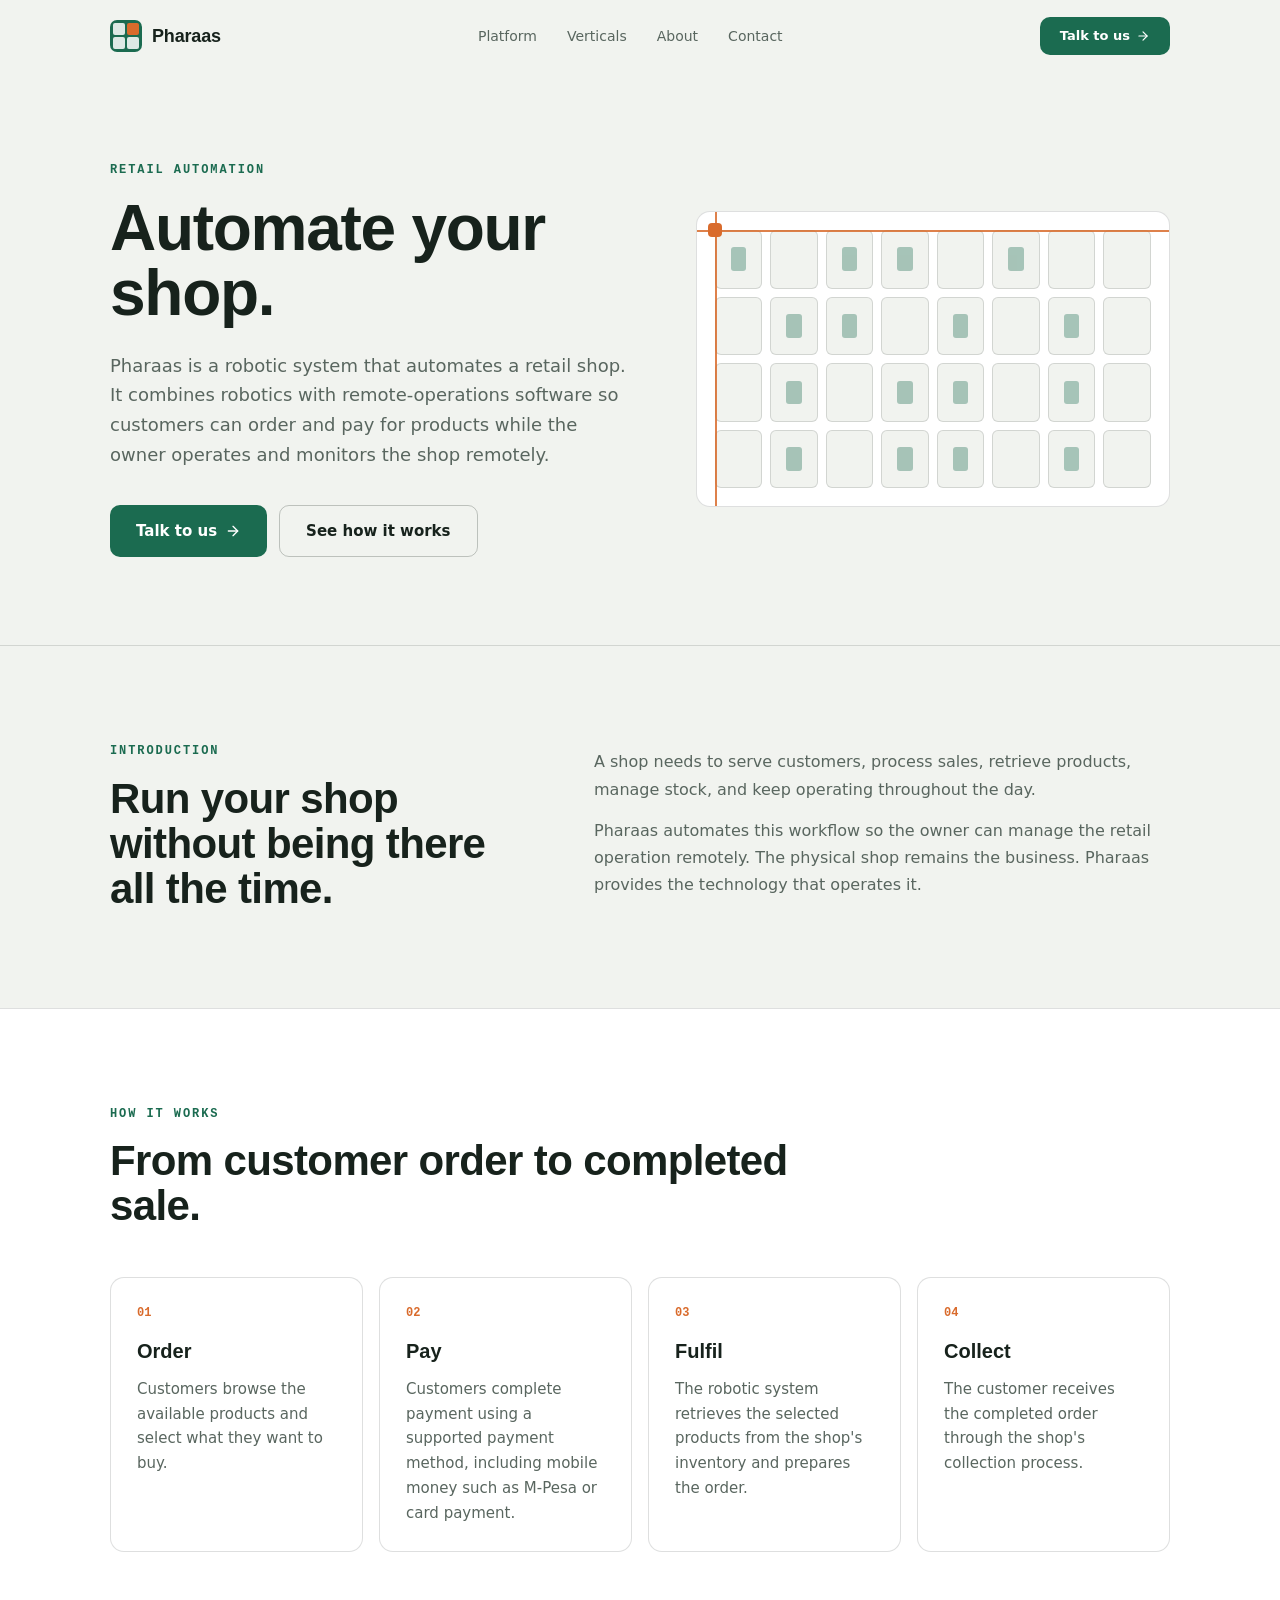
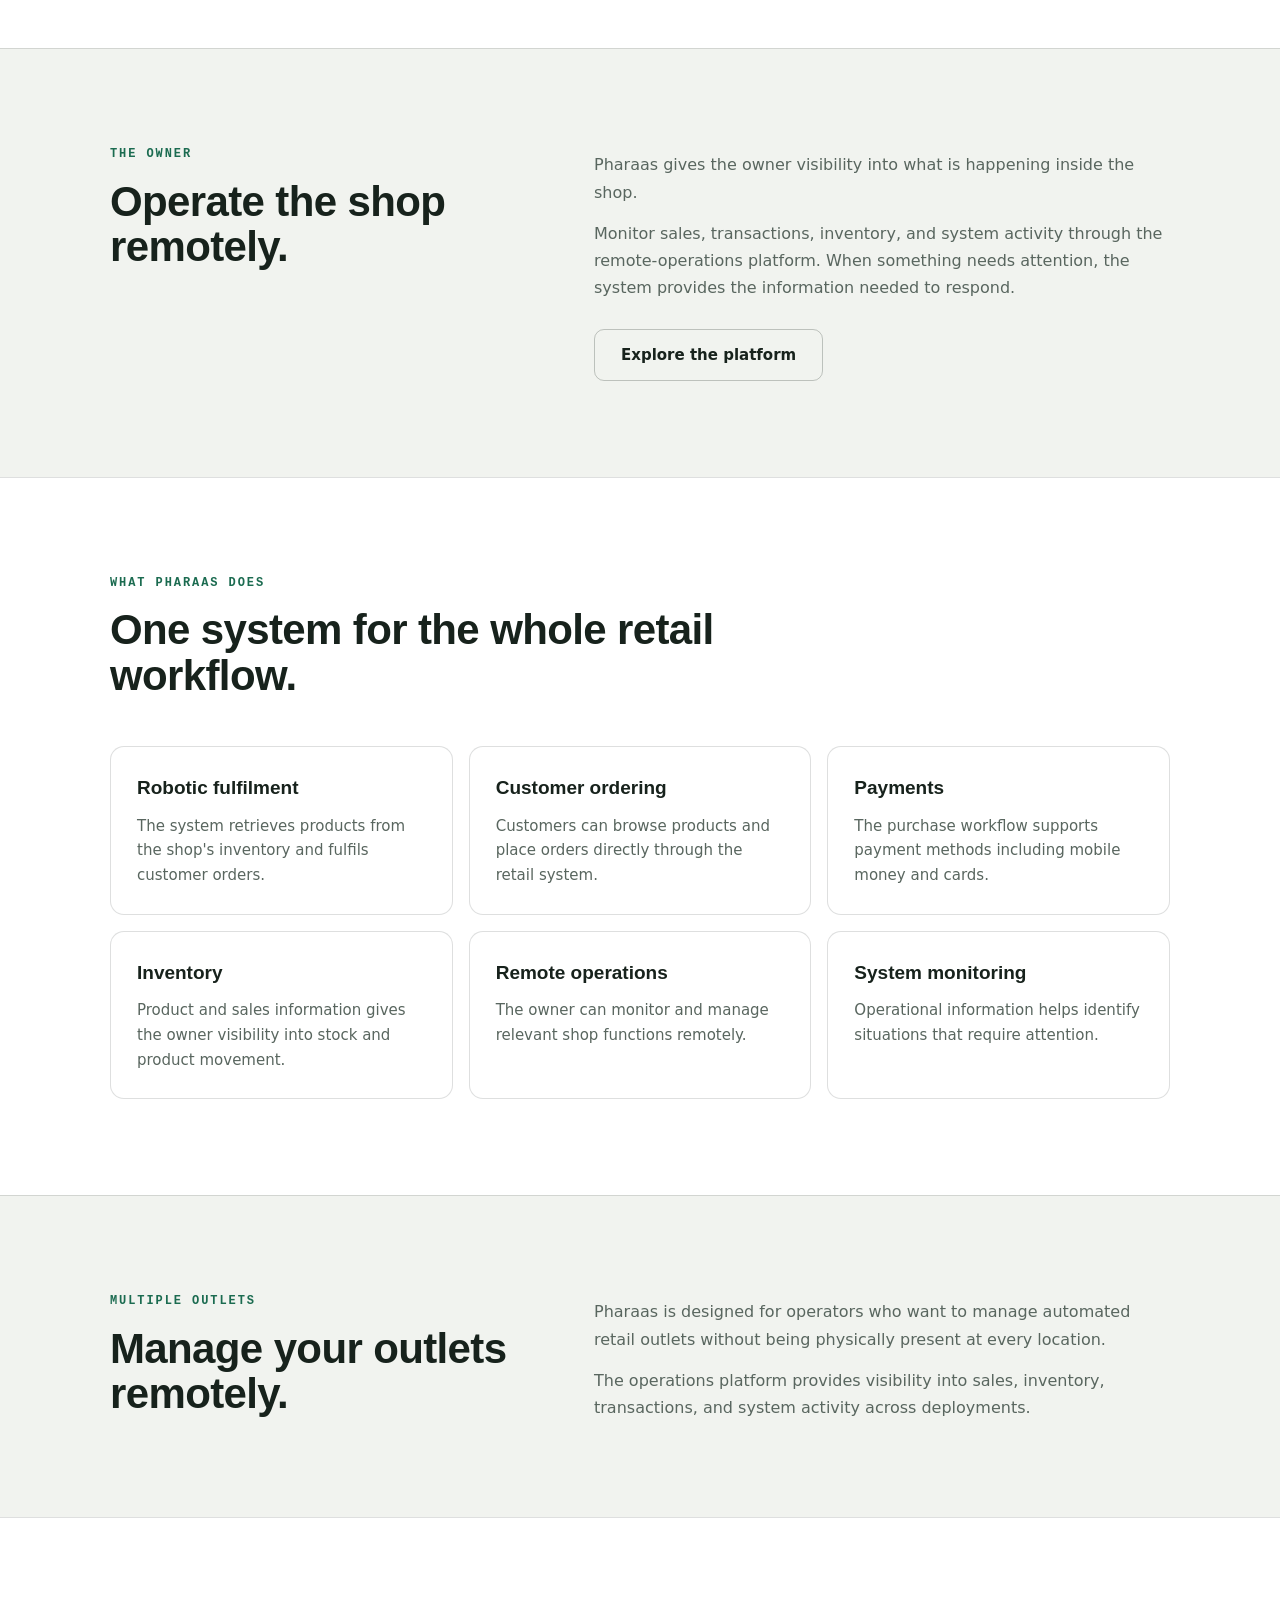
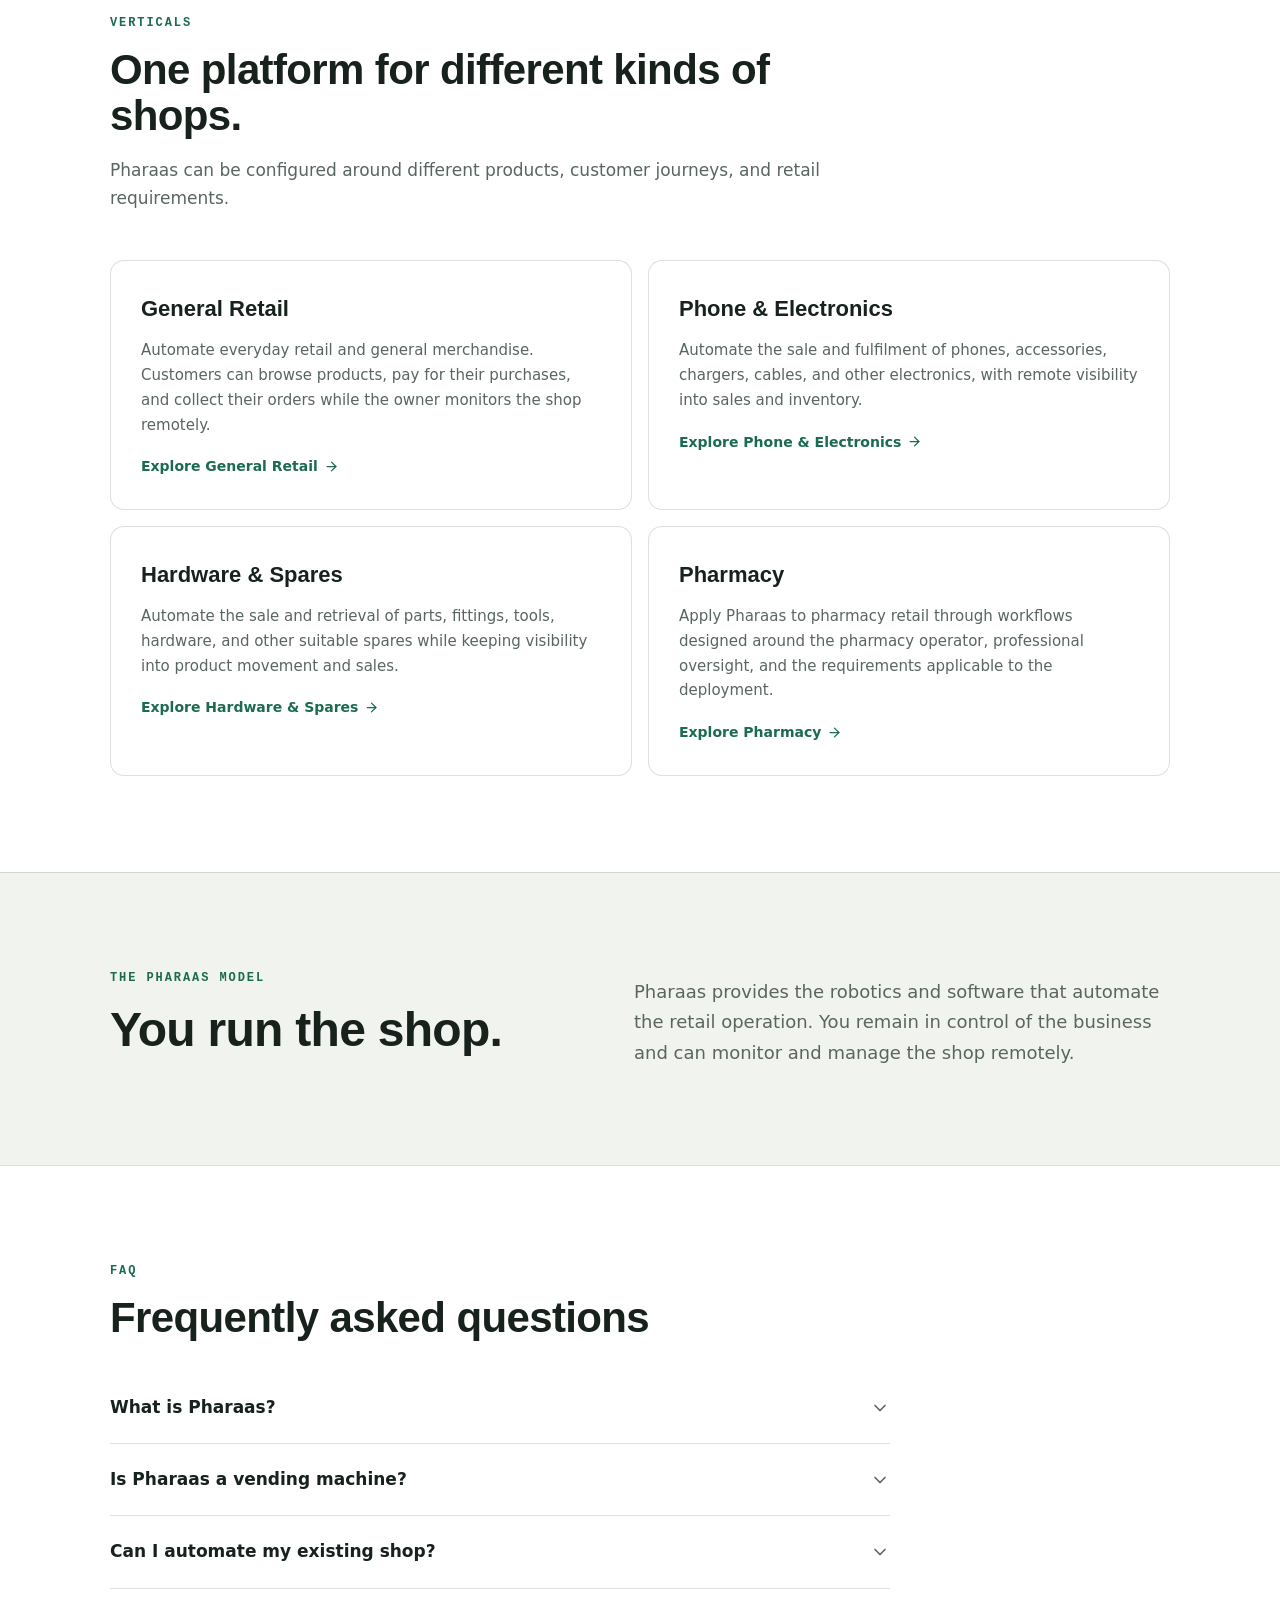
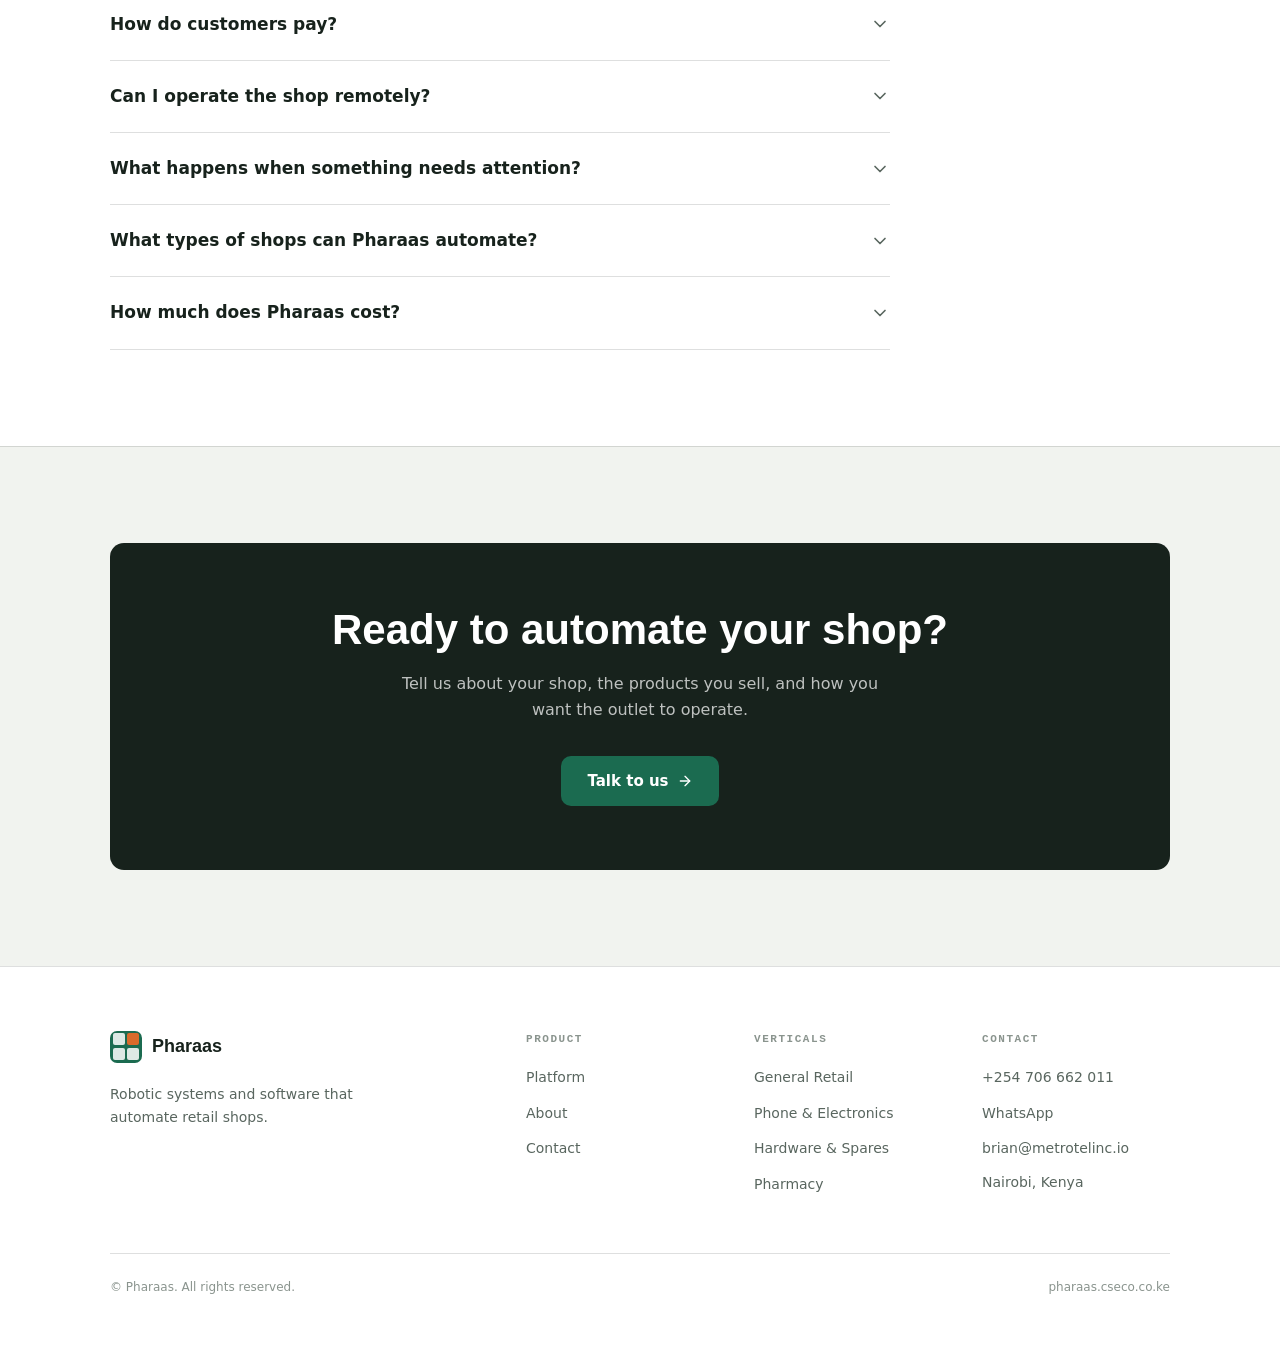
==== commit 387ca2cc: "Deploy Pharaas website pharaasbot/pharaas-website@537faeb1ca5b806306cdc3d686a5cadf563bffc4" ====
--- a/index.html
+++ b/index.html
@@ -1 +1 @@
-<!DOCTYPE html><!--5OoByFnHoDDsCnAqjBljI--><html lang="en"><head><meta charSet="utf-8"/><meta name="viewport" content="width=device-width, initial-scale=1"/><link rel="stylesheet" href="/_next/static/chunks/68f86f0a492c9973.css" data-precedence="next"/><link rel="preload" as="script" fetchPriority="low" href="/_next/static/chunks/78f17d245f44ecc2.js"/><script src="/_next/static/chunks/65b96ee02177b1b8.js" async=""></script><script src="/_next/static/chunks/c8d0931fee4b59a2.js" async=""></script><script src="/_next/static/chunks/3f893f5065855c86.js" async=""></script><script src="/_next/static/chunks/turbopack-a428b1386a372f87.js" async=""></script><script src="/_next/static/chunks/aa5488182624ddef.js" async=""></script><script src="/_next/static/chunks/ccd5a61a4aa49379.js" async=""></script><script src="/_next/static/chunks/6909129fd1d816ad.js" async=""></script><title>Pharaas — Automated retail for underserved markets.</title><meta name="description" content="A robotic dispense platform that operates a retail outlet continuously — without staff, without downtime, on mobile-money rails. Deployed at the shopfront, operated remotely."/><link rel="manifest" href="/manifest.json"/><meta property="og:title" content="Pharaas — Automated retail for underserved markets."/><meta property="og:description" content="A robotic dispense platform that operates a retail outlet continuously — without staff, without downtime, on mobile-money rails. Deployed at the shopfront, operated remotely."/><meta property="og:url" content="https://pharaas.cseco.co.ke/"/><meta property="og:site_name" content="Pharaas"/><meta property="og:image" content="https://pharaas.cseco.co.ke/og-image.png"/><meta property="og:type" content="website"/><meta name="twitter:card" content="summary_large_image"/><meta name="twitter:title" content="Pharaas — Automated retail for underserved markets."/><meta name="twitter:description" content="A robotic dispense platform that operates a retail outlet continuously — without staff, without downtime, on mobile-money rails. Deployed at the shopfront, operated remotely."/><meta name="twitter:image" content="https://pharaas.cseco.co.ke/og-image.png"/><link rel="icon" href="/favicon.svg"/><link rel="apple-touch-icon" href="/apple-touch-icon.png"/><script src="/_next/static/chunks/a6dad97d9634a72d.js" noModule=""></script></head><body class="min-h-screen flex flex-col"><div hidden=""><!--$--><!--/$--></div><header style="position:sticky;top:0;z-index:50;background:transparent;backdrop-filter:none;-webkit-backdrop-filter:none;border-bottom:1px solid transparent;transition:background 300ms, border-color 300ms"><div class="pr-px " style="max-width:1200px;margin:0 auto;padding-left:40px;padding-right:40px;height:72px;display:flex;align-items:center;justify-content:space-between"><a style="display:flex;align-items:center;gap:10px" href="/"><div style="width:32px;height:32px;border-radius:8px;background:var(--color-amber);display:flex;align-items:center;justify-content:center"><div style="width:10.24px;height:10.24px;border-radius:2px;background:var(--color-bg)"></div></div><span style="font-weight:700;font-size:17px;letter-spacing:-0.01em;color:var(--color-tx)">Pharaas</span></a><nav class="pr-hm" style="display:flex;align-items:center;gap:32px"><a class="pr-nav" style="font-size:14px;font-weight:500;color:var(--color-tm);transition:color 200ms" href="/platform/">Platform</a><a class="pr-nav" style="font-size:14px;font-weight:500;color:var(--color-tm);transition:color 200ms" href="/verticals/">Verticals</a><a class="pr-nav" style="font-size:14px;font-weight:500;color:var(--color-tm);transition:color 200ms" href="/pharmacy/">Pharmacy</a><a class="pr-nav" style="font-size:14px;font-weight:500;color:var(--color-tm);transition:color 200ms" href="/about/">About</a><a class="pr-nav" style="font-size:14px;font-weight:500;color:var(--color-tm);transition:color 200ms" href="/contact/">Contact</a></nav><div style="display:flex;align-items:center;gap:8px"><a class="pr-btn-a pr-hm" style="display:inline-flex;align-items:center;gap:6px;padding:8px 20px;font-size:13px;font-weight:700;border-radius:999px;background:var(--color-amber);color:var(--color-bg)" href="/contact/">Talk to us <svg xmlns="http://www.w3.org/2000/svg" width="14" height="14" viewBox="0 0 24 24" fill="none" stroke="currentColor" stroke-width="2" stroke-linecap="round" stroke-linejoin="round" class="lucide lucide-arrow-right" aria-hidden="true"><path d="M5 12h14"></path><path d="m12 5 7 7-7 7"></path></svg></a><button class="pr-hd" aria-label="Menu" style="padding:8px;margin-right:-8px;background:transparent;border:0;cursor:pointer;color:var(--color-tx)"><svg xmlns="http://www.w3.org/2000/svg" width="22" height="22" viewBox="0 0 24 24" fill="none" stroke="var(--color-tx)" stroke-width="2" stroke-linecap="round" stroke-linejoin="round" class="lucide lucide-menu" aria-hidden="true"><path d="M4 5h16"></path><path d="M4 12h16"></path><path d="M4 19h16"></path></svg></button></div></div></header><main><section><div class="pr-px pr-sp" style="max-width:1200px;margin:0 auto;padding-left:40px;padding-right:40px;padding-top:80px;padding-bottom:100px"><div class="pr-hg" style="display:grid;grid-template-columns:1.3fr 1fr;gap:80px;align-items:center"><div class="pr-anim"><p style="font-size:11px;font-weight:700;letter-spacing:0.18em;text-transform:uppercase;color:var(--color-amber)">Nairobi — now accepting deployments</p><h1 class="pr-serif pr-h1" style="margin-top:20px;font-size:72px;line-height:1;font-weight:500;letter-spacing:-0.03em;color:var(--color-tx)">Automated retail<br/>for<!-- --> <em style="font-style:italic;color:var(--color-amber)">underserved</em><br/>markets.</h1><p style="margin-top:28px;font-size:19px;line-height:1.6;color:var(--color-tm);max-width:520px">A robotic dispense platform that operates a retail outlet continuously — without staff, without downtime, on mobile-money rails. Deployed at the shopfront, operated remotely.</p><div style="margin-top:40px;display:flex;flex-wrap:wrap;gap:12px"><a href="/contact" class="pr-btn-a" style="display:inline-flex;align-items:center;justify-content:center;gap:8px;padding:14px 28px;font-size:15px;font-weight:700;border-radius:999px">Request a site assessment <svg xmlns="http://www.w3.org/2000/svg" width="16" height="16" viewBox="0 0 24 24" fill="none" stroke="currentColor" stroke-width="2" stroke-linecap="round" stroke-linejoin="round" class="lucide lucide-arrow-right" aria-hidden="true"><path d="M5 12h14"></path><path d="m12 5 7 7-7 7"></path></svg></a><a href="/platform" class="pr-btn-g" style="display:inline-flex;align-items:center;justify-content:center;gap:8px;padding:13px 28px;font-size:15px;font-weight:500;border-radius:999px;color:var(--color-tx)">See the platform</a></div></div><div class="pr-anim"><div style="position:relative;width:100%;aspect-ratio:3/4;border-radius:20px;overflow:hidden;background:radial-gradient(120% 80% at 50% 0%, rgba(212,160,60,0.10) 0%, transparent 60%), linear-gradient(180deg, #1A140A 0%, #0C0C0A 70%);border:1px solid rgba(242,240,235,0.12);display:flex;align-items:center;justify-content:center"><svg viewBox="0 0 640 820" xmlns="http://www.w3.org/2000/svg" preserveAspectRatio="xMidYMid meet" style="width:100%;height:100%;display:block" aria-label="Pharaas automated retail unit"><defs><linearGradient id="cab-body" x1="0" y1="0" x2="0" y2="1"><stop offset="0%" stop-color="#2A2722"></stop><stop offset="48%" stop-color="#1E1B16"></stop><stop offset="100%" stop-color="#12100C"></stop></linearGradient><linearGradient id="cab-edge-l" x1="0" y1="0" x2="1" y2="0"><stop offset="0%" stop-color="rgba(255,235,180,0.18)"></stop><stop offset="100%" stop-color="rgba(0,0,0,0)"></stop></linearGradient><linearGradient id="cab-edge-r" x1="0" y1="0" x2="1" y2="0"><stop offset="0%" stop-color="rgba(0,0,0,0)"></stop><stop offset="100%" stop-color="rgba(0,0,0,0.35)"></stop></linearGradient><linearGradient id="brand-bar" x1="0" y1="0" x2="0" y2="1"><stop offset="0%" stop-color="#0E0B07"></stop><stop offset="100%" stop-color="#1A140A"></stop></linearGradient><linearGradient id="screen-bg" x1="0" y1="0" x2="0" y2="1"><stop offset="0%" stop-color="#0F1A2E"></stop><stop offset="100%" stop-color="#070D1A"></stop></linearGradient><radialGradient id="screen-glow" cx="50%" cy="20%" r="80%"><stop offset="0%" stop-color="rgba(96,140,220,0.22)"></stop><stop offset="100%" stop-color="rgba(96,140,220,0)"></stop></radialGradient><linearGradient id="glass" x1="0" y1="0" x2="0" y2="1"><stop offset="0%" stop-color="rgba(255,255,255,0.06)"></stop><stop offset="40%" stop-color="rgba(255,255,255,0.02)"></stop><stop offset="100%" stop-color="rgba(255,255,255,0.04)"></stop></linearGradient><linearGradient id="glass-sheen" x1="0" y1="0" x2="1" y2="1"><stop offset="0%" stop-color="rgba(255,255,255,0.10)"></stop><stop offset="35%" stop-color="rgba(255,255,255,0)"></stop></linearGradient><linearGradient id="bay" x1="0" y1="0" x2="0" y2="1"><stop offset="0%" stop-color="#000"></stop><stop offset="100%" stop-color="#0A0A08"></stop></linearGradient><linearGradient id="bay-tray" x1="0" y1="0" x2="0" y2="1"><stop offset="0%" stop-color="#1A1916"></stop><stop offset="100%" stop-color="#0E0D0B"></stop></linearGradient><linearGradient id="amber-edge" x1="0" y1="0" x2="1" y2="0"><stop offset="0%" stop-color="rgba(212,160,60,0)"></stop><stop offset="50%" stop-color="rgba(232,184,74,0.65)"></stop><stop offset="100%" stop-color="rgba(212,160,60,0)"></stop></linearGradient><filter id="soft" x="-20%" y="-20%" width="140%" height="140%"><feGaussianBlur stdDeviation="6"></feGaussianBlur></filter><filter id="softer" x="-50%" y="-50%" width="200%" height="200%"><feGaussianBlur stdDeviation="22"></feGaussianBlur></filter></defs><ellipse cx="320" cy="790" rx="240" ry="14" fill="rgba(0,0,0,0.55)" filter="url(#soft)"></ellipse><ellipse cx="320" cy="800" rx="320" ry="22" fill="rgba(212,160,60,0.06)" filter="url(#softer)"></ellipse><g transform="translate(132, 38)"><rect x="0" y="0" width="376" height="744" rx="18" fill="url(#cab-body)"></rect><rect x="0" y="0" width="376" height="744" rx="18" fill="url(#cab-edge-l)" opacity="0.55"></rect><rect x="0" y="0" width="376" height="744" rx="18" fill="url(#cab-edge-r)" opacity="0.55"></rect><rect x="6" y="3" width="364" height="1.5" rx="1" fill="rgba(255,235,180,0.22)"></rect><rect x="0" y="0" width="376" height="744" rx="18" fill="none" stroke="rgba(0,0,0,0.5)" stroke-width="1.5"></rect><rect x="1" y="1" width="374" height="742" rx="17" fill="none" stroke="rgba(255,255,255,0.04)" stroke-width="1"></rect><rect x="20" y="20" width="336" height="42" rx="6" fill="url(#brand-bar)" stroke="rgba(255,255,255,0.05)"></rect><text x="36" y="46" font-family="ui-monospace, SFMono-Regular, monospace" font-size="11" font-weight="700" fill="#D4A03C" letter-spacing="3">PHARAAS · M-01</text><circle cx="335" cy="41" r="3.5" fill="#5BE38E"></circle><circle cx="335" cy="41" r="3.5" fill="#5BE38E" opacity="0.35" filter="url(#soft)"></circle><text x="318" y="45" font-family="ui-monospace, monospace" font-size="9" fill="rgba(242,240,235,0.55)" text-anchor="end" letter-spacing="1.5">LIVE</text><circle cx="188" cy="80" r="3" fill="#0A0A08" stroke="rgba(255,255,255,0.10)"></circle><circle cx="188" cy="80" r="1.2" fill="#2E4A6E"></circle><g transform="translate(28, 96)"><rect x="0" y="0" width="320" height="232" rx="8" fill="#0A0908" stroke="rgba(255,255,255,0.05)"></rect><rect x="6" y="6" width="308" height="220" rx="5" fill="url(#screen-bg)"></rect><rect x="6" y="6" width="308" height="220" rx="5" fill="url(#screen-glow)"></rect><g transform="translate(16, 18)"><text font-family="ui-monospace, monospace" font-size="9" fill="rgba(242,240,235,0.65)" letter-spacing="1.5"><tspan x="0" y="0">PHARAAS · CATALOGUE</tspan></text><text font-family="ui-monospace, monospace" font-size="9" fill="rgba(242,240,235,0.45)" letter-spacing="1.5" text-anchor="end"><tspan x="280" y="0">02:47 EAT</tspan></text></g><g transform="translate(16, 36)"><rect x="0" y="0" width="62" height="20" rx="4" fill="#D4A03C"></rect><text x="31" y="14" font-family="DM Sans, sans-serif" font-size="10" font-weight="700" fill="#0C0C0A" text-anchor="middle">All</text><rect x="68" y="0" width="64" height="20" rx="4" fill="rgba(255,255,255,0.06)" stroke="rgba(255,255,255,0.08)"></rect><text x="100" y="14" font-family="DM Sans, sans-serif" font-size="10" font-weight="500" fill="rgba(242,240,235,0.75)" text-anchor="middle">Snacks</text><rect x="138" y="0" width="58" height="20" rx="4" fill="rgba(255,255,255,0.06)" stroke="rgba(255,255,255,0.08)"></rect><text x="167" y="14" font-family="DM Sans, sans-serif" font-size="10" font-weight="500" fill="rgba(242,240,235,0.75)" text-anchor="middle">Drinks</text><rect x="202" y="0" width="78" height="20" rx="4" fill="rgba(255,255,255,0.06)" stroke="rgba(255,255,255,0.08)"></rect><text x="241" y="14" font-family="DM Sans, sans-serif" font-size="10" font-weight="500" fill="rgba(242,240,235,0.75)" text-anchor="middle">Airtime</text></g><g transform="translate(16, 70)"><rect width="80" height="58" rx="4" fill="rgba(255,255,255,0.04)" stroke="rgba(255,255,255,0.08)" stroke-width="1"></rect><rect x="32" y="6" width="16" height="28" rx="2" fill="#B8732E" opacity="0.85"></rect><rect x="29" y="3" width="22" height="4" rx="1" fill="rgba(255,255,255,0.18)"></rect><text x="40" y="46" font-family="DM Sans, sans-serif" font-size="7.5" font-weight="600" fill="rgba(242,240,235,0.88)" text-anchor="middle">Mandazi</text><text x="40" y="54" font-family="ui-monospace, monospace" font-size="7" fill="rgba(212,160,60,0.95)" text-anchor="middle">KES 20</text></g><g transform="translate(108, 70)"><rect width="80" height="58" rx="4" fill="rgba(212,160,60,0.18)" stroke="#D4A03C" stroke-width="1.5"></rect><rect x="32" y="6" width="16" height="28" rx="2" fill="#8B3A2B" opacity="0.85"></rect><rect x="29" y="3" width="22" height="4" rx="1" fill="rgba(255,255,255,0.18)"></rect><text x="40" y="46" font-family="DM Sans, sans-serif" font-size="7.5" font-weight="600" fill="rgba(242,240,235,0.88)" text-anchor="middle">Soda 500ml</text><text x="40" y="54" font-family="ui-monospace, monospace" font-size="7" fill="rgba(212,160,60,0.95)" text-anchor="middle">KES 80</text></g><g transform="translate(200, 70)"><rect width="80" height="58" rx="4" fill="rgba(255,255,255,0.04)" stroke="rgba(255,255,255,0.08)" stroke-width="1"></rect><rect x="32" y="6" width="16" height="28" rx="2" fill="#C9B98F" opacity="0.85"></rect><rect x="29" y="3" width="22" height="4" rx="1" fill="rgba(255,255,255,0.18)"></rect><text x="40" y="46" font-family="DM Sans, sans-serif" font-size="7.5" font-weight="600" fill="rgba(242,240,235,0.88)" text-anchor="middle">Bread loaf</text><text x="40" y="54" font-family="ui-monospace, monospace" font-size="7" fill="rgba(212,160,60,0.95)" text-anchor="middle">KES 70</text></g><g transform="translate(16, 142)"><rect width="80" height="58" rx="4" fill="rgba(255,255,255,0.04)" stroke="rgba(255,255,255,0.08)" stroke-width="1"></rect><rect x="32" y="6" width="16" height="28" rx="2" fill="#2E5C5E" opacity="0.85"></rect><rect x="29" y="3" width="22" height="4" rx="1" fill="rgba(255,255,255,0.18)"></rect><text x="40" y="46" font-family="DM Sans, sans-serif" font-size="7.5" font-weight="600" fill="rgba(242,240,235,0.88)" text-anchor="middle">Airtime KES 50</text><text x="40" y="54" font-family="ui-monospace, monospace" font-size="7" fill="rgba(212,160,60,0.95)" text-anchor="middle">KES 50</text></g><g transform="translate(108, 142)"><rect width="80" height="58" rx="4" fill="rgba(255,255,255,0.04)" stroke="rgba(255,255,255,0.08)" stroke-width="1"></rect><rect x="32" y="6" width="16" height="28" rx="2" fill="#4A5060" opacity="0.85"></rect><rect x="29" y="3" width="22" height="4" rx="1" fill="rgba(255,255,255,0.18)"></rect><text x="40" y="46" font-family="DM Sans, sans-serif" font-size="7.5" font-weight="600" fill="rgba(242,240,235,0.88)" text-anchor="middle">Charger USB-C</text><text x="40" y="54" font-family="ui-monospace, monospace" font-size="7" fill="rgba(212,160,60,0.95)" text-anchor="middle">KES 250</text></g><g transform="translate(200, 142)"><rect width="80" height="58" rx="4" fill="rgba(255,255,255,0.04)" stroke="rgba(255,255,255,0.08)" stroke-width="1"></rect><rect x="32" y="6" width="16" height="28" rx="2" fill="#6B7B3B" opacity="0.85"></rect><rect x="29" y="3" width="22" height="4" rx="1" fill="rgba(255,255,255,0.18)"></rect><text x="40" y="46" font-family="DM Sans, sans-serif" font-size="7.5" font-weight="600" fill="rgba(242,240,235,0.88)" text-anchor="middle">Painkiller 10s</text><text x="40" y="54" font-family="ui-monospace, monospace" font-size="7" fill="rgba(212,160,60,0.95)" text-anchor="middle">KES 100</text></g><g transform="translate(16, 196)"><rect width="288" height="22" rx="4" fill="#D4A03C"></rect><text x="144" y="15.5" font-family="DM Sans, sans-serif" font-size="11" font-weight="700" fill="#0C0C0A" text-anchor="middle">Tap to buy Soda 500ml · KES 80</text></g></g><g transform="translate(28, 342)"><rect x="0" y="0" width="320" height="36" rx="6" fill="#0F0E0B" stroke="rgba(255,255,255,0.05)"></rect><rect x="12" y="8" width="64" height="20" rx="10" fill="#00A859"></rect><text x="44" y="22" font-family="DM Sans, sans-serif" font-size="11" font-weight="800" fill="#FFFFFF" text-anchor="middle">M-PESA</text><rect x="86" y="14" width="44" height="8" rx="1" fill="#0A0908" stroke="rgba(255,255,255,0.10)"></rect><g transform="translate(146, 18)" stroke="rgba(212,160,60,0.85)" stroke-width="1.5" fill="none"><path d="M0 0 a4 4 0 0 1 4 -4"></path><path d="M-3 3 a7 7 0 0 1 7 -7"></path><path d="M-6 6 a10 10 0 0 1 10 -10"></path></g><g transform="translate(190, 11)"><circle cx="0" cy="0" r="1.5" fill="rgba(242,240,235,0.35)"></circle><circle cx="10" cy="0" r="1.5" fill="rgba(242,240,235,0.35)"></circle><circle cx="20" cy="0" r="1.5" fill="rgba(242,240,235,0.35)"></circle><circle cx="30" cy="0" r="1.5" fill="rgba(242,240,235,0.35)"></circle><circle cx="0" cy="7" r="1.5" fill="rgba(242,240,235,0.35)"></circle><circle cx="10" cy="7" r="1.5" fill="rgba(242,240,235,0.35)"></circle><circle cx="20" cy="7" r="1.5" fill="rgba(242,240,235,0.35)"></circle><circle cx="30" cy="7" r="1.5" fill="rgba(242,240,235,0.35)"></circle><circle cx="0" cy="14" r="1.5" fill="rgba(242,240,235,0.35)"></circle><circle cx="10" cy="14" r="1.5" fill="rgba(242,240,235,0.35)"></circle><circle cx="20" cy="14" r="1.5" fill="rgba(242,240,235,0.35)"></circle><circle cx="30" cy="14" r="1.5" fill="rgba(242,240,235,0.35)"></circle></g><text x="304" y="22" font-family="ui-monospace, monospace" font-size="9" fill="#5BE38E" text-anchor="end">READY</text></g><g transform="translate(28, 392)"><rect x="0" y="0" width="320" height="240" rx="6" fill="#080706" stroke="rgba(255,255,255,0.06)"></rect><rect x="4" y="4" width="312" height="232" rx="4" fill="#13110E"></rect><g transform="translate(16, 16)"><line x1="0" y1="68" x2="288" y2="68" stroke="rgba(255,255,255,0.10)" stroke-width="1"></line><rect x="2" y="14" width="22" height="52" rx="3" fill="#2E5C5E"></rect><rect x="2" y="10" width="22" height="6" rx="1" fill="#1F4244"></rect><rect x="32" y="18" width="22" height="48" rx="3" fill="#8B3A2B"></rect><rect x="32" y="14" width="22" height="6" rx="1" fill="#612519"></rect><rect x="62" y="14" width="22" height="52" rx="3" fill="#B8732E"></rect><rect x="62" y="10" width="22" height="6" rx="1" fill="#7E4B14"></rect><rect x="98" y="22" width="36" height="44" rx="2" fill="#C9B98F" stroke="rgba(0,0,0,0.25)"></rect><rect x="98" y="22" width="36" height="9" rx="2" fill="#A39368"></rect><rect x="142" y="26" width="36" height="40" rx="2" fill="#6B7B3B" stroke="rgba(0,0,0,0.25)"></rect><rect x="142" y="26" width="36" height="9" rx="2" fill="#4D5A2A"></rect><rect x="186" y="22" width="36" height="44" rx="2" fill="#4A5060" stroke="rgba(0,0,0,0.25)"></rect><rect x="186" y="22" width="36" height="9" rx="2" fill="#2E323F"></rect><rect x="234" y="18" width="44" height="48" rx="3" fill="#0E1C2E" stroke="rgba(255,255,255,0.10)"></rect><rect x="246" y="28" width="20" height="32" rx="2" fill="#1A2F4D"></rect><circle cx="256" cy="44" r="3" fill="#D4A03C"></circle></g><g transform="translate(16, 96)"><line x1="0" y1="68" x2="288" y2="68" stroke="rgba(255,255,255,0.10)" stroke-width="1"></line><rect x="2" y="20" width="20" height="46" rx="4" fill="#F2EEDC"></rect><rect x="2" y="18" width="20" height="6" rx="3" fill="#D4A03C"></rect><rect x="28" y="22" width="20" height="44" rx="4" fill="#F2EEDC"></rect><rect x="28" y="20" width="20" height="6" rx="3" fill="#5BE38E"></rect><rect x="58" y="32" width="28" height="34" rx="1" fill="#5B6477"></rect><rect x="58" y="32" width="28" height="6" fill="#3F4756"></rect><rect x="92" y="32" width="28" height="34" rx="1" fill="#7A4B2A"></rect><rect x="92" y="32" width="28" height="6" fill="#56331B"></rect><rect x="126" y="32" width="28" height="34" rx="1" fill="#9B6A4E"></rect><rect x="126" y="32" width="28" height="6" fill="#6E4A36"></rect><rect x="164" y="26" width="14" height="40" rx="1" fill="#C0392B"></rect><rect x="164" y="24" width="14" height="3" rx="1" fill="#7E2419"></rect><rect x="182" y="26" width="14" height="40" rx="1" fill="#2E4A6E"></rect><rect x="182" y="24" width="14" height="3" rx="1" fill="#1F344E"></rect><rect x="200" y="26" width="14" height="40" rx="1" fill="#4A4E2D"></rect><rect x="200" y="24" width="14" height="3" rx="1" fill="#32361D"></rect><rect x="222" y="28" width="56" height="38" rx="3" fill="#EFE7D4" stroke="rgba(0,0,0,0.20)"></rect><rect x="232" y="36" width="36" height="22" rx="2" fill="#9C8E78" opacity="0.6"></rect><circle cx="244" cy="47" r="3" fill="#0C0C0A"></circle><rect x="250" y="44" width="14" height="6" rx="1" fill="#0C0C0A"></rect></g><g transform="translate(16, 176)"><rect x="2" y="4" width="34" height="50" rx="3" fill="#0E1626" stroke="rgba(255,255,255,0.10)"></rect><rect x="6" y="8" width="26" height="38" rx="2" fill="#1A2940"></rect><circle cx="19" cy="50" r="1.5" fill="#D4A03C"></circle><rect x="44" y="4" width="34" height="50" rx="3" fill="#1B1F2A" stroke="rgba(255,255,255,0.10)"></rect><rect x="48" y="8" width="26" height="38" rx="2" fill="#2E3344"></rect><rect x="86" y="14" width="50" height="36" rx="2" fill="#C0392B"></rect><rect x="86" y="14" width="50" height="10" rx="2" fill="#7E2419"></rect><text x="111" y="22" font-family="DM Sans, sans-serif" font-size="7" font-weight="700" fill="#FFFFFF" text-anchor="middle">SIM</text><rect x="142" y="14" width="50" height="36" rx="2" fill="#00A859"></rect><rect x="142" y="14" width="50" height="10" rx="2" fill="#007A3F"></rect><text x="167" y="22" font-family="DM Sans, sans-serif" font-size="7" font-weight="700" fill="#FFFFFF" text-anchor="middle">AIRTIME</text><rect x="198" y="14" width="50" height="36" rx="2" fill="#2E4A6E"></rect><rect x="198" y="14" width="50" height="10" rx="2" fill="#1F344E"></rect><text x="223" y="22" font-family="DM Sans, sans-serif" font-size="7" font-weight="700" fill="#FFFFFF" text-anchor="middle">DATA</text><rect x="254" y="14" width="24" height="36" rx="3" fill="#3A3128"></rect><rect x="258" y="20" width="16" height="24" rx="2" fill="#5C4B36"></rect></g><rect x="4" y="4" width="312" height="232" rx="4" fill="url(#glass)"></rect><rect x="4" y="4" width="312" height="232" rx="4" fill="url(#glass-sheen)" opacity="0.45"></rect><path d="M 4 50 L 130 4 L 180 4 L 30 90 Z" fill="rgba(255,255,255,0.05)"></path></g><g transform="translate(28, 648)"><rect x="0" y="0" width="320" height="76" rx="6" fill="#0A0908" stroke="rgba(255,255,255,0.05)"></rect><rect x="14" y="14" width="292" height="32" rx="3" fill="url(#bay)"></rect><rect x="14" y="14" width="292" height="6" fill="rgba(0,0,0,0.7)"></rect><rect x="14" y="44" width="292" height="2" fill="url(#amber-edge)"></rect><rect x="14" y="50" width="292" height="18" rx="2" fill="url(#bay-tray)"></rect><line x1="14" y1="50" x2="306" y2="50" stroke="rgba(255,255,255,0.06)"></line><rect x="124" y="34" width="48" height="14" rx="2" fill="#8B3A2B" stroke="rgba(0,0,0,0.5)"></rect><rect x="124" y="34" width="48" height="4" fill="#612519"></rect><text x="160" y="71" font-family="ui-monospace, monospace" font-size="8.5" fill="rgba(242,240,235,0.55)" text-anchor="middle" letter-spacing="2.5">DISPENSE</text></g><g transform="translate(0, 720)"><rect x="148" y="0" width="80" height="14" rx="2" fill="rgba(212,160,60,0.14)" stroke="rgba(212,160,60,0.30)"></rect><text x="188" y="10" font-family="ui-monospace, monospace" font-size="8" font-weight="700" fill="#D4A03C" letter-spacing="2" text-anchor="middle">SN · 0001</text></g></g><rect x="500" y="40" width="14" height="710" rx="6" fill="rgba(255,255,255,0.04)" filter="url(#soft)"></rect></svg></div></div></div></div></section><section style="border-top:1px solid var(--color-hl);border-bottom:1px solid var(--color-hl)"><div class="pr-px " style="max-width:1200px;margin:0 auto;padding-left:40px;padding-right:40px;padding-top:40px;padding-bottom:40px"><div class="pr-g4" style="display:grid;grid-template-columns:repeat(4, 1fr);gap:32px"><div><p class="pr-serif" style="font-size:28px;font-weight:700;color:var(--color-tx)">24 / 7</p><p style="font-size:13px;color:var(--color-tm);margin-top:4px">Continuous operation</p></div><div><p class="pr-serif" style="font-size:28px;font-weight:700;color:var(--color-tx)">60–220</p><p style="font-size:13px;color:var(--color-tm);margin-top:4px">SKU capacity per unit</p></div><div><p class="pr-serif" style="font-size:28px;font-weight:700;color:var(--color-tx)">&lt; 9 mo</p><p style="font-size:13px;color:var(--color-tm);margin-top:4px">Estimated payback</p></div><div><p class="pr-serif" style="font-size:28px;font-weight:700;color:var(--color-tx)">KES 22k</p><p style="font-size:13px;color:var(--color-tm);margin-top:4px">Starting monthly lease</p></div></div></div></section><section class="pr-sp" style="padding-top:120px;padding-bottom:120px"><div class="pr-px " style="max-width:1200px;margin:0 auto;padding-left:40px;padding-right:40px"><div style="max-width:700px;text-align:left"><p style="font-size:11px;font-weight:700;letter-spacing:0.18em;text-transform:uppercase;color:var(--color-amber)">Platform</p><h2 class="pr-serif" style="margin-top:16px;font-size:clamp(28px, 4.5vw, 48px);line-height:1.08;font-weight:500;color:var(--color-tx)">Hardware, payments, and operations — integrated.</h2><p style="margin-top:20px;font-size:18px;line-height:1.6;color:var(--color-tm)">Each unit is engineered for unattended operation in African retail conditions. One system from cabinet to reconciliation.</p></div><div class="pr-g3" style="margin-top:64px;display:grid;grid-template-columns:repeat(3, 1fr);gap:16px"><div class="pr-feat" style="padding:32px;border-radius:16px;background:var(--color-s1);border:1px solid var(--color-hl)"><div style="width:44px;height:44px;border-radius:12px;background:rgba(212,160,60,0.10);display:flex;align-items:center;justify-content:center"><svg xmlns="http://www.w3.org/2000/svg" width="22" height="22" viewBox="0 0 24 24" fill="none" stroke="var(--color-amber)" stroke-width="1.5" stroke-linecap="round" stroke-linejoin="round" class="lucide lucide-cpu" aria-hidden="true"><path d="M12 20v2"></path><path d="M12 2v2"></path><path d="M17 20v2"></path><path d="M17 2v2"></path><path d="M2 12h2"></path><path d="M2 17h2"></path><path d="M2 7h2"></path><path d="M20 12h2"></path><path d="M20 17h2"></path><path d="M20 7h2"></path><path d="M7 20v2"></path><path d="M7 2v2"></path><rect x="4" y="4" width="16" height="16" rx="2"></rect><rect x="8" y="8" width="8" height="8" rx="1"></rect></svg></div><h3 style="margin-top:20px;font-size:17px;font-weight:600;color:var(--color-tx)">Robotic dispense</h3><p style="margin-top:8px;font-size:14px;line-height:1.65;color:var(--color-tm)">Multi-bay mechanism handles 60 to 220 SKUs per unit. Mean cycle time under 12 seconds.</p></div><div class="pr-feat" style="padding:32px;border-radius:16px;background:var(--color-s1);border:1px solid var(--color-hl)"><div style="width:44px;height:44px;border-radius:12px;background:rgba(212,160,60,0.10);display:flex;align-items:center;justify-content:center"><svg xmlns="http://www.w3.org/2000/svg" width="22" height="22" viewBox="0 0 24 24" fill="none" stroke="var(--color-amber)" stroke-width="1.5" stroke-linecap="round" stroke-linejoin="round" class="lucide lucide-credit-card" aria-hidden="true"><rect width="20" height="14" x="2" y="5" rx="2"></rect><line x1="2" x2="22" y1="10" y2="10"></line></svg></div><h3 style="margin-top:20px;font-size:17px;font-weight:600;color:var(--color-tx)">Native payments</h3><p style="margin-top:8px;font-size:14px;line-height:1.65;color:var(--color-tm)">M-Pesa STK push as primary rail. Visa and Mastercard contactless as fallback. Hourly reconciliation.</p></div><div class="pr-feat" style="padding:32px;border-radius:16px;background:var(--color-s1);border:1px solid var(--color-hl)"><div style="width:44px;height:44px;border-radius:12px;background:rgba(212,160,60,0.10);display:flex;align-items:center;justify-content:center"><svg xmlns="http://www.w3.org/2000/svg" width="22" height="22" viewBox="0 0 24 24" fill="none" stroke="var(--color-amber)" stroke-width="1.5" stroke-linecap="round" stroke-linejoin="round" class="lucide lucide-shield-check" aria-hidden="true"><path d="M20 13c0 5-3.5 7.5-7.66 8.95a1 1 0 0 1-.67-.01C7.5 20.5 4 18 4 13V6a1 1 0 0 1 1-1c2 0 4.5-1.2 6.24-2.72a1.17 1.17 0 0 1 1.52 0C14.51 3.81 17 5 19 5a1 1 0 0 1 1 1z"></path><path d="m9 12 2 2 4-4"></path></svg></div><h3 style="margin-top:20px;font-size:17px;font-weight:600;color:var(--color-tx)">Hardened cabinet</h3><p style="margin-top:8px;font-size:14px;line-height:1.65;color:var(--color-tm)">Steel construction, IP54, anti-vandal panels. Internal alarm and remote lockdown.</p></div><div class="pr-feat" style="padding:32px;border-radius:16px;background:var(--color-s1);border:1px solid var(--color-hl)"><div style="width:44px;height:44px;border-radius:12px;background:rgba(212,160,60,0.10);display:flex;align-items:center;justify-content:center"><svg xmlns="http://www.w3.org/2000/svg" width="22" height="22" viewBox="0 0 24 24" fill="none" stroke="var(--color-amber)" stroke-width="1.5" stroke-linecap="round" stroke-linejoin="round" class="lucide lucide-zap" aria-hidden="true"><path d="M4 14a1 1 0 0 1-.78-1.63l9.9-10.2a.5.5 0 0 1 .86.46l-1.92 6.02A1 1 0 0 0 13 10h7a1 1 0 0 1 .78 1.63l-9.9 10.2a.5.5 0 0 1-.86-.46l1.92-6.02A1 1 0 0 0 11 14z"></path></svg></div><h3 style="margin-top:20px;font-size:17px;font-weight:600;color:var(--color-tx)">Power resilience</h3><p style="margin-top:8px;font-size:14px;line-height:1.65;color:var(--color-tm)">Four-hour battery hold-up handles grid outages without interrupting trade. Solar variant available.</p></div><div class="pr-feat" style="padding:32px;border-radius:16px;background:var(--color-s1);border:1px solid var(--color-hl)"><div style="width:44px;height:44px;border-radius:12px;background:rgba(212,160,60,0.10);display:flex;align-items:center;justify-content:center"><svg xmlns="http://www.w3.org/2000/svg" width="22" height="22" viewBox="0 0 24 24" fill="none" stroke="var(--color-amber)" stroke-width="1.5" stroke-linecap="round" stroke-linejoin="round" class="lucide lucide-wifi" aria-hidden="true"><path d="M12 20h.01"></path><path d="M2 8.82a15 15 0 0 1 20 0"></path><path d="M5 12.859a10 10 0 0 1 14 0"></path><path d="M8.5 16.429a5 5 0 0 1 7 0"></path></svg></div><h3 style="margin-top:20px;font-size:17px;font-weight:600;color:var(--color-tx)">Telemetry</h3><p style="margin-top:8px;font-size:14px;line-height:1.65;color:var(--color-tm)">GSM + Wi-Fi. Real-time inventory, sales, and unit-health feeds to operator dashboard and SMS.</p></div><div class="pr-feat" style="padding:32px;border-radius:16px;background:var(--color-s1);border:1px solid var(--color-hl)"><div style="width:44px;height:44px;border-radius:12px;background:rgba(212,160,60,0.10);display:flex;align-items:center;justify-content:center"><svg xmlns="http://www.w3.org/2000/svg" width="22" height="22" viewBox="0 0 24 24" fill="none" stroke="var(--color-amber)" stroke-width="1.5" stroke-linecap="round" stroke-linejoin="round" class="lucide lucide-chart-column" aria-hidden="true"><path d="M3 3v16a2 2 0 0 0 2 2h16"></path><path d="M18 17V9"></path><path d="M13 17V5"></path><path d="M8 17v-3"></path></svg></div><h3 style="margin-top:20px;font-size:17px;font-weight:600;color:var(--color-tx)">Operator console</h3><p style="margin-top:8px;font-size:14px;line-height:1.65;color:var(--color-tm)">Web dashboard for inventory, pricing, sales, and uptime. Fleet-wide for multi-unit operators.</p></div></div><div style="margin-top:40px;text-align:center"><a class="pr-al" style="display:inline-flex;align-items:center;gap:6px;font-size:14px;font-weight:600;color:var(--color-amber);transition:color 200ms" href="/platform/">Full platform specification <svg xmlns="http://www.w3.org/2000/svg" width="16" height="16" viewBox="0 0 24 24" fill="none" stroke="currentColor" stroke-width="2" stroke-linecap="round" stroke-linejoin="round" class="lucide lucide-arrow-right" aria-hidden="true"><path d="M5 12h14"></path><path d="m12 5 7 7-7 7"></path></svg></a></div></div></section><section class="pr-sp" style="padding-top:120px;padding-bottom:120px;background:var(--color-s1);border-top:1px solid var(--color-hl);border-bottom:1px solid var(--color-hl)"><div class="pr-px " style="max-width:1200px;margin:0 auto;padding-left:40px;padding-right:40px"><div style="max-width:700px;text-align:left"><p style="font-size:11px;font-weight:700;letter-spacing:0.18em;text-transform:uppercase;color:var(--color-amber)">Verticals</p><h2 class="pr-serif" style="margin-top:16px;font-size:clamp(28px, 4.5vw, 48px);line-height:1.08;font-weight:500;color:var(--color-tx)">One platform, four retail categories.</h2><p style="margin-top:20px;font-size:18px;line-height:1.6;color:var(--color-tm)">Same dispense mechanism. Different SKU profile, payment rules, and — for pharmacy — regulatory framework.</p></div><div class="pr-g4" style="margin-top:64px;display:grid;grid-template-columns:repeat(4, 1fr);gap:16px"><a class="pr-card" style="display:block;padding:28px;border-radius:16px;background:var(--color-s2);border:1px solid var(--color-hl)" href="/verticals/"><svg xmlns="http://www.w3.org/2000/svg" width="24" height="24" viewBox="0 0 24 24" fill="none" stroke="var(--color-amber)" stroke-width="1.5" stroke-linecap="round" stroke-linejoin="round" class="lucide lucide-store" aria-hidden="true"><path d="M15 21v-5a1 1 0 0 0-1-1h-4a1 1 0 0 0-1 1v5"></path><path d="M17.774 10.31a1.12 1.12 0 0 0-1.549 0 2.5 2.5 0 0 1-3.451 0 1.12 1.12 0 0 0-1.548 0 2.5 2.5 0 0 1-3.452 0 1.12 1.12 0 0 0-1.549 0 2.5 2.5 0 0 1-3.77-3.248l2.889-4.184A2 2 0 0 1 7 2h10a2 2 0 0 1 1.653.873l2.895 4.192a2.5 2.5 0 0 1-3.774 3.244"></path><path d="M4 10.95V19a2 2 0 0 0 2 2h12a2 2 0 0 0 2-2v-8.05"></path></svg><p style="margin-top:16px;font-size:10px;font-weight:700;letter-spacing:0.14em;text-transform:uppercase;color:var(--color-tf)">VRT-01</p><h3 style="margin-top:4px;font-size:17px;font-weight:600;color:var(--color-tx)">General retail</h3><p style="margin-top:8px;font-size:13px;line-height:1.6;color:var(--color-tm)">Convenience, FMCG, and airtime — operated continuously without staff.</p></a><a class="pr-card" style="display:block;padding:28px;border-radius:16px;background:var(--color-s2);border:1px solid var(--color-hl)" href="/verticals/"><svg xmlns="http://www.w3.org/2000/svg" width="24" height="24" viewBox="0 0 24 24" fill="none" stroke="var(--color-amber)" stroke-width="1.5" stroke-linecap="round" stroke-linejoin="round" class="lucide lucide-smartphone" aria-hidden="true"><rect width="14" height="20" x="5" y="2" rx="2" ry="2"></rect><path d="M12 18h.01"></path></svg><p style="margin-top:16px;font-size:10px;font-weight:700;letter-spacing:0.14em;text-transform:uppercase;color:var(--color-tf)">VRT-02</p><h3 style="margin-top:4px;font-size:17px;font-weight:600;color:var(--color-tx)">Phone &amp; electronics</h3><p style="margin-top:8px;font-size:13px;line-height:1.6;color:var(--color-tm)">Handsets, chargers, and accessories with secure dispense for high-value items.</p></a><a class="pr-card" style="display:block;padding:28px;border-radius:16px;background:var(--color-s2);border:1px solid var(--color-hl)" href="/verticals/"><svg xmlns="http://www.w3.org/2000/svg" width="24" height="24" viewBox="0 0 24 24" fill="none" stroke="var(--color-amber)" stroke-width="1.5" stroke-linecap="round" stroke-linejoin="round" class="lucide lucide-wrench" aria-hidden="true"><path d="M14.7 6.3a1 1 0 0 0 0 1.4l1.6 1.6a1 1 0 0 0 1.4 0l3.106-3.105c.32-.322.863-.22.983.218a6 6 0 0 1-8.259 7.057l-7.91 7.91a1 1 0 0 1-2.999-3l7.91-7.91a6 6 0 0 1 7.057-8.259c.438.12.54.662.219.984z"></path></svg><p style="margin-top:16px;font-size:10px;font-weight:700;letter-spacing:0.14em;text-transform:uppercase;color:var(--color-tf)">VRT-03</p><h3 style="margin-top:4px;font-size:17px;font-weight:600;color:var(--color-tx)">Hardware &amp; spares</h3><p style="margin-top:8px;font-size:13px;line-height:1.6;color:var(--color-tm)">Fasteners, fittings, and consumables dispensed by part number around the clock.</p></a><a class="pr-card" style="display:block;padding:28px;border-radius:16px;background:var(--color-s2);border:1px solid var(--color-hl)" href="/pharmacy/"><svg xmlns="http://www.w3.org/2000/svg" width="24" height="24" viewBox="0 0 24 24" fill="none" stroke="var(--color-amber)" stroke-width="1.5" stroke-linecap="round" stroke-linejoin="round" class="lucide lucide-pill" aria-hidden="true"><path d="m10.5 20.5 10-10a4.95 4.95 0 1 0-7-7l-10 10a4.95 4.95 0 1 0 7 7Z"></path><path d="m8.5 8.5 7 7"></path></svg><p style="margin-top:16px;font-size:10px;font-weight:700;letter-spacing:0.14em;text-transform:uppercase;color:var(--color-tf)">VRT-04</p><h3 style="margin-top:4px;font-size:17px;font-weight:600;color:var(--color-tx)">Pharmacy</h3><p style="margin-top:8px;font-size:13px;line-height:1.6;color:var(--color-tm)">OTC and prescription dispense supervised by a remote licensed pharmacist via video.</p></a></div></div></section><section class="pr-sp" style="padding-top:120px;padding-bottom:120px;background:linear-gradient(180deg, #0C0C0A 0%, #111510 100%)"><div class="pr-px " style="max-width:1200px;margin:0 auto;padding-left:40px;padding-right:40px"><div class="pr-g2" style="display:grid;grid-template-columns:1fr 1fr;gap:64px;align-items:start"><div><p style="font-size:11px;font-weight:700;letter-spacing:0.18em;text-transform:uppercase;color:var(--color-amber)">Regulatory track</p><h2 class="pr-serif" style="margin-top:16px;font-size:clamp(28px, 4.5vw, 48px);line-height:1.08;font-weight:500;color:var(--color-tx)">Bringing automated pharmacy to Kenya, alongside the regulator.</h2></div><div style="padding-top:8px"><p style="font-size:17px;line-height:1.7;color:var(--color-tm)">Pharaas is engaging the Pharmacy and Poisons Board and the Ministry of Health on a regulatory sandbox pilot. The model follows the precedent set by<!-- --> <span style="color:var(--color-tx);font-weight:500">Grab2Go</span> <!-- -->in Estonia, operating commercially under the Accelerate Estonia framework since 2023.</p><a class="pr-al" style="margin-top:28px;display:inline-flex;align-items:center;gap:6px;font-size:14px;font-weight:600;color:var(--color-amber);transition:color 200ms" href="/pharmacy/">Read the pharmacy brief <svg xmlns="http://www.w3.org/2000/svg" width="16" height="16" viewBox="0 0 24 24" fill="none" stroke="currentColor" stroke-width="2" stroke-linecap="round" stroke-linejoin="round" class="lucide lucide-arrow-right" aria-hidden="true"><path d="M5 12h14"></path><path d="m12 5 7 7-7 7"></path></svg></a></div></div></div></section><section class="pr-sp" style="padding-top:120px;padding-bottom:120px"><div class="pr-px " style="max-width:900px;margin:0 auto;padding-left:40px;padding-right:40px"><div style="max-width:700px;text-align:left"><p style="font-size:11px;font-weight:700;letter-spacing:0.18em;text-transform:uppercase;color:var(--color-amber)">Questions</p><h2 class="pr-serif" style="margin-top:16px;font-size:clamp(28px, 4.5vw, 48px);line-height:1.08;font-weight:500;color:var(--color-tx)">What operators ask us.</h2></div><div style="margin-top:56px;border-top:1px solid var(--color-hl)"><div style="border-bottom:1px solid var(--color-hl)"><button style="width:100%;padding:24px 0;display:flex;align-items:center;gap:20px;text-align:left;background:transparent;border:0;cursor:pointer;color:inherit;font-family:inherit"><span style="flex:1;font-size:17px;font-weight:500;color:var(--color-tx)">What does a Pharaas unit cost?</span><svg xmlns="http://www.w3.org/2000/svg" width="20" height="20" viewBox="0 0 24 24" fill="none" stroke="rgba(242,240,235,0.55)" stroke-width="2" stroke-linecap="round" stroke-linejoin="round" class="lucide lucide-chevron-down" aria-hidden="true" style="flex-shrink:0;transform:none;transition:transform 200ms"><path d="m6 9 6 6 6-6"></path></svg></button></div><div style="border-bottom:1px solid var(--color-hl)"><button style="width:100%;padding:24px 0;display:flex;align-items:center;gap:20px;text-align:left;background:transparent;border:0;cursor:pointer;color:inherit;font-family:inherit"><span style="flex:1;font-size:17px;font-weight:500;color:var(--color-tx)">How is the unit powered?</span><svg xmlns="http://www.w3.org/2000/svg" width="20" height="20" viewBox="0 0 24 24" fill="none" stroke="rgba(242,240,235,0.55)" stroke-width="2" stroke-linecap="round" stroke-linejoin="round" class="lucide lucide-chevron-down" aria-hidden="true" style="flex-shrink:0;transform:none;transition:transform 200ms"><path d="m6 9 6 6 6-6"></path></svg></button></div><div style="border-bottom:1px solid var(--color-hl)"><button style="width:100%;padding:24px 0;display:flex;align-items:center;gap:20px;text-align:left;background:transparent;border:0;cursor:pointer;color:inherit;font-family:inherit"><span style="flex:1;font-size:17px;font-weight:500;color:var(--color-tx)">How is the unit secured?</span><svg xmlns="http://www.w3.org/2000/svg" width="20" height="20" viewBox="0 0 24 24" fill="none" stroke="rgba(242,240,235,0.55)" stroke-width="2" stroke-linecap="round" stroke-linejoin="round" class="lucide lucide-chevron-down" aria-hidden="true" style="flex-shrink:0;transform:none;transition:transform 200ms"><path d="m6 9 6 6 6-6"></path></svg></button></div><div style="border-bottom:1px solid var(--color-hl)"><button style="width:100%;padding:24px 0;display:flex;align-items:center;gap:20px;text-align:left;background:transparent;border:0;cursor:pointer;color:inherit;font-family:inherit"><span style="flex:1;font-size:17px;font-weight:500;color:var(--color-tx)">What if M-Pesa goes down?</span><svg xmlns="http://www.w3.org/2000/svg" width="20" height="20" viewBox="0 0 24 24" fill="none" stroke="rgba(242,240,235,0.55)" stroke-width="2" stroke-linecap="round" stroke-linejoin="round" class="lucide lucide-chevron-down" aria-hidden="true" style="flex-shrink:0;transform:none;transition:transform 200ms"><path d="m6 9 6 6 6-6"></path></svg></button></div><div style="border-bottom:1px solid var(--color-hl)"><button style="width:100%;padding:24px 0;display:flex;align-items:center;gap:20px;text-align:left;background:transparent;border:0;cursor:pointer;color:inherit;font-family:inherit"><span style="flex:1;font-size:17px;font-weight:500;color:var(--color-tx)">Who handles maintenance?</span><svg xmlns="http://www.w3.org/2000/svg" width="20" height="20" viewBox="0 0 24 24" fill="none" stroke="rgba(242,240,235,0.55)" stroke-width="2" stroke-linecap="round" stroke-linejoin="round" class="lucide lucide-chevron-down" aria-hidden="true" style="flex-shrink:0;transform:none;transition:transform 200ms"><path d="m6 9 6 6 6-6"></path></svg></button></div><div style="border-bottom:1px solid var(--color-hl)"><button style="width:100%;padding:24px 0;display:flex;align-items:center;gap:20px;text-align:left;background:transparent;border:0;cursor:pointer;color:inherit;font-family:inherit"><span style="flex:1;font-size:17px;font-weight:500;color:var(--color-tx)">What are the disengagement terms?</span><svg xmlns="http://www.w3.org/2000/svg" width="20" height="20" viewBox="0 0 24 24" fill="none" stroke="rgba(242,240,235,0.55)" stroke-width="2" stroke-linecap="round" stroke-linejoin="round" class="lucide lucide-chevron-down" aria-hidden="true" style="flex-shrink:0;transform:none;transition:transform 200ms"><path d="m6 9 6 6 6-6"></path></svg></button></div></div></div></section><section class="pr-sp" style="padding-top:100px;padding-bottom:100px;background:var(--color-s1);border-top:1px solid var(--color-hl)"><div class="pr-px " style="max-width:1200px;margin:0 auto;padding-left:40px;padding-right:40px"><div class="pr-cg" style="display:grid;grid-template-columns:1.5fr 1fr;gap:40px;align-items:end"><div><p style="font-size:11px;font-weight:700;letter-spacing:0.18em;text-transform:uppercase;color:var(--color-amber)">Get started</p><h2 class="pr-serif" style="margin-top:16px;font-size:clamp(28px, 4.5vw, 48px);line-height:1.08;font-weight:500;color:var(--color-tx);max-width:600px">Discuss a deployment at your site.</h2><p style="margin-top:20px;font-size:17px;line-height:1.6;color:var(--color-tm);max-width:500px">We assess each location in person and provide a written proposal — unit configuration, commercial terms, and an expected revenue model.</p></div><div style="display:flex;flex-direction:column;gap:12px"><a href="/contact" class="pr-btn-a" style="display:inline-flex;align-items:center;justify-content:center;gap:8px;padding:14px 28px;font-size:15px;font-weight:700;border-radius:999px;width:100%">Request assessment <svg xmlns="http://www.w3.org/2000/svg" width="16" height="16" viewBox="0 0 24 24" fill="none" stroke="currentColor" stroke-width="2" stroke-linecap="round" stroke-linejoin="round" class="lucide lucide-arrow-right" aria-hidden="true"><path d="M5 12h14"></path><path d="m12 5 7 7-7 7"></path></svg></a><a href="https://wa.me/254745495525" target="_blank" rel="noopener noreferrer" class="pr-btn-g" style="display:inline-flex;align-items:center;justify-content:center;gap:8px;padding:13px 28px;font-size:15px;font-weight:500;border-radius:999px;color:var(--color-tx);width:100%"><svg xmlns="http://www.w3.org/2000/svg" width="16" height="16" viewBox="0 0 24 24" fill="none" stroke="currentColor" stroke-width="2" stroke-linecap="round" stroke-linejoin="round" class="lucide lucide-message-circle" aria-hidden="true"><path d="M2.992 16.342a2 2 0 0 1 .094 1.167l-1.065 3.29a1 1 0 0 0 1.236 1.168l3.413-.998a2 2 0 0 1 1.099.092 10 10 0 1 0-4.777-4.719"></path></svg> WhatsApp us</a><a href="tel:+254745495525" class="pr-btn-g" style="display:inline-flex;align-items:center;justify-content:center;gap:8px;padding:13px 28px;font-size:15px;font-weight:500;border-radius:999px;color:var(--color-tx);width:100%"><svg xmlns="http://www.w3.org/2000/svg" width="16" height="16" viewBox="0 0 24 24" fill="none" stroke="currentColor" stroke-width="2" stroke-linecap="round" stroke-linejoin="round" class="lucide lucide-phone" aria-hidden="true"><path d="M13.832 16.568a1 1 0 0 0 1.213-.303l.355-.465A2 2 0 0 1 17 15h3a2 2 0 0 1 2 2v3a2 2 0 0 1-2 2A18 18 0 0 1 2 4a2 2 0 0 1 2-2h3a2 2 0 0 1 2 2v3a2 2 0 0 1-.8 1.6l-.468.351a1 1 0 0 0-.292 1.233 14 14 0 0 0 6.392 6.384"></path></svg> <!-- -->+254 745 495 525</a></div></div></div></section></main><footer style="border-top:1px solid var(--color-hl)"><div class="pr-px " style="max-width:1200px;margin:0 auto;padding-left:40px;padding-right:40px;padding-top:64px;padding-bottom:64px"><div class="pr-fg" style="display:grid;grid-template-columns:2fr 1fr 1fr 1fr;gap:40px"><div><div style="display:flex;align-items:center;gap:10px;margin-bottom:20px"><div style="width:32px;height:32px;border-radius:8px;background:var(--color-amber);display:flex;align-items:center;justify-content:center"><div style="width:10.24px;height:10.24px;border-radius:2px;background:var(--color-bg)"></div></div><span style="font-weight:700;font-size:17px;color:var(--color-tx)">Pharaas</span></div><p style="font-size:14px;line-height:1.65;color:var(--color-tm);max-width:280px">Automated retail infrastructure for African markets. Designed and built in Nairobi.</p></div><div><p style="font-size:11px;font-weight:700;letter-spacing:0.14em;text-transform:uppercase;color:var(--color-tf)">Site</p><ul style="margin-top:16px;display:flex;flex-direction:column;gap:10px"><li><a class="pr-fl" style="font-size:14px;color:var(--color-tm);transition:color 200ms" href="/platform/">Platform</a></li><li><a class="pr-fl" style="font-size:14px;color:var(--color-tm);transition:color 200ms" href="/verticals/">Verticals</a></li><li><a class="pr-fl" style="font-size:14px;color:var(--color-tm);transition:color 200ms" href="/pharmacy/">Pharmacy</a></li><li><a class="pr-fl" style="font-size:14px;color:var(--color-tm);transition:color 200ms" href="/about/">About</a></li><li><a class="pr-fl" style="font-size:14px;color:var(--color-tm);transition:color 200ms" href="/contact/">Contact</a></li></ul></div><div><p style="font-size:11px;font-weight:700;letter-spacing:0.14em;text-transform:uppercase;color:var(--color-tf)">Contact</p><ul style="margin-top:16px;display:flex;flex-direction:column;gap:10px"><li><a href="mailto:info@cseco.co.ke" class="pr-fl" style="font-size:14px;color:var(--color-tm);transition:color 200ms">info@cseco.co.ke</a></li><li><a href="tel:+254745495525" class="pr-fl" style="font-size:14px;color:var(--color-tm);transition:color 200ms">+254 745 495 525</a></li><li><a href="https://wa.me/254745495525" class="pr-fl" target="_blank" rel="noopener noreferrer" style="font-size:14px;color:var(--color-tm);transition:color 200ms">WhatsApp</a></li></ul></div><div><p style="font-size:11px;font-weight:700;letter-spacing:0.14em;text-transform:uppercase;color:var(--color-tf)">Office</p><p style="margin-top:16px;font-size:14px;line-height:1.65;color:var(--color-tm)">Nairobi<br/>Kenya</p></div></div><div style="margin-top:56px;padding-top:24px;border-top:1px solid var(--color-hl);display:flex;flex-wrap:wrap;justify-content:space-between;gap:12px;font-size:12px;color:var(--color-tf)"><p>© Pharaas <!-- -->2026</p><p>pharaas.cseco.co.ke</p></div></div></footer><!--$--><!--/$--><script src="/_next/static/chunks/78f17d245f44ecc2.js" id="_R_" async=""></script><script>(self.__next_f=self.__next_f||[]).push([0])</script><script>self.__next_f.push([1,"1:\"$Sreact.fragment\"\n2:I[56698,[\"/_next/static/chunks/aa5488182624ddef.js\",\"/_next/static/chunks/ccd5a61a4aa49379.js\"],\"default\"]\n3:I[35109,[\"/_next/static/chunks/aa5488182624ddef.js\",\"/_next/static/chunks/ccd5a61a4aa49379.js\"],\"default\"]\n4:I[2971,[\"/_next/static/chunks/6909129fd1d816ad.js\"],\"default\"]\n5:I[93752,[\"/_next/static/chunks/6909129fd1d816ad.js\"],\"default\"]\n23:I[57797,[\"/_next/static/chunks/aa5488182624ddef.js\",\"/_next/static/chunks/ccd5a61a4aa49379.js\"],\"default\"]\n:HL[\"/_next/static/chunks/68f86f0a492c9973.css\",\"style\"]\n"])</script><script>self.__next_f.push([1,"0:{\"P\":null,\"b\":\"5OoByFnHoDDsCnAqjBljI\",\"c\":[\"\",\"\"],\"q\":\"\",\"i\":false,\"f\":[[[\"\",{\"children\":[\"__PAGE__\",{}]},\"$undefined\",\"$undefined\",true],[[\"$\",\"$1\",\"c\",{\"children\":[[[\"$\",\"link\",\"0\",{\"rel\":\"stylesheet\",\"href\":\"/_next/static/chunks/68f86f0a492c9973.css\",\"precedence\":\"next\",\"crossOrigin\":\"$undefined\",\"nonce\":\"$undefined\"}]],[\"$\",\"html\",null,{\"lang\":\"en\",\"children\":[\"$\",\"body\",null,{\"className\":\"min-h-screen flex flex-col\",\"children\":[\"$\",\"$L2\",null,{\"parallelRouterKey\":\"children\",\"error\":\"$undefined\",\"errorStyles\":\"$undefined\",\"errorScripts\":\"$undefined\",\"template\":[\"$\",\"$L3\",null,{}],\"templateStyles\":\"$undefined\",\"templateScripts\":\"$undefined\",\"notFound\":[[[\"$\",\"title\",null,{\"children\":\"404: This page could not be found.\"}],[\"$\",\"div\",null,{\"style\":{\"fontFamily\":\"system-ui,\\\"Segoe UI\\\",Roboto,Helvetica,Arial,sans-serif,\\\"Apple Color Emoji\\\",\\\"Segoe UI Emoji\\\"\",\"height\":\"100vh\",\"textAlign\":\"center\",\"display\":\"flex\",\"flexDirection\":\"column\",\"alignItems\":\"center\",\"justifyContent\":\"center\"},\"children\":[\"$\",\"div\",null,{\"children\":[[\"$\",\"style\",null,{\"dangerouslySetInnerHTML\":{\"__html\":\"body{color:#000;background:#fff;margin:0}.next-error-h1{border-right:1px solid rgba(0,0,0,.3)}@media (prefers-color-scheme:dark){body{color:#fff;background:#000}.next-error-h1{border-right:1px solid rgba(255,255,255,.3)}}\"}}],[\"$\",\"h1\",null,{\"className\":\"next-error-h1\",\"style\":{\"display\":\"inline-block\",\"margin\":\"0 20px 0 0\",\"padding\":\"0 23px 0 0\",\"fontSize\":24,\"fontWeight\":500,\"verticalAlign\":\"top\",\"lineHeight\":\"49px\"},\"children\":404}],[\"$\",\"div\",null,{\"style\":{\"display\":\"inline-block\"},\"children\":[\"$\",\"h2\",null,{\"style\":{\"fontSize\":14,\"fontWeight\":400,\"lineHeight\":\"49px\",\"margin\":0},\"children\":\"This page could not be found.\"}]}]]}]}]],[]],\"forbidden\":\"$undefined\",\"unauthorized\":\"$undefined\"}]}]}]]}],{\"children\":[[\"$\",\"$1\",\"c\",{\"children\":[[[\"$\",\"$L4\",null,{}],[\"$\",\"main\",null,{\"children\":[[\"$\",\"section\",null,{\"children\":[\"$\",\"div\",null,{\"className\":\"pr-px pr-sp\",\"style\":{\"maxWidth\":1200,\"margin\":\"0 auto\",\"paddingLeft\":40,\"paddingRight\":40,\"paddingTop\":80,\"paddingBottom\":100},\"children\":[\"$\",\"div\",null,{\"className\":\"pr-hg\",\"style\":{\"display\":\"grid\",\"gridTemplateColumns\":\"1.3fr 1fr\",\"gap\":80,\"alignItems\":\"center\"},\"children\":[[\"$\",\"div\",null,{\"className\":\"pr-anim\",\"children\":[[\"$\",\"p\",null,{\"style\":{\"fontSize\":11,\"fontWeight\":700,\"letterSpacing\":\"0.18em\",\"textTransform\":\"uppercase\",\"color\":\"var(--color-amber)\"},\"children\":\"Nairobi — now accepting deployments\"}],[\"$\",\"h1\",null,{\"className\":\"pr-serif pr-h1\",\"style\":{\"marginTop\":20,\"fontSize\":72,\"lineHeight\":1,\"fontWeight\":500,\"letterSpacing\":\"-0.03em\",\"color\":\"var(--color-tx)\"},\"children\":[\"Automated retail\",[\"$\",\"br\",null,{}],\"for\",\" \",[\"$\",\"em\",null,{\"style\":{\"fontStyle\":\"italic\",\"color\":\"var(--color-amber)\"},\"children\":\"underserved\"}],[\"$\",\"br\",null,{}],\"markets.\"]}],[\"$\",\"p\",null,{\"style\":{\"marginTop\":28,\"fontSize\":19,\"lineHeight\":1.6,\"color\":\"var(--color-tm)\",\"maxWidth\":520},\"children\":\"A robotic dispense platform that operates a retail outlet continuously — without staff, without downtime, on mobile-money rails. Deployed at the shopfront, operated remotely.\"}],[\"$\",\"div\",null,{\"style\":{\"marginTop\":40,\"display\":\"flex\",\"flexWrap\":\"wrap\",\"gap\":12},\"children\":[[\"$\",\"a\",null,{\"href\":\"/contact\",\"target\":\"$undefined\",\"rel\":\"$undefined\",\"className\":\"pr-btn-a\",\"style\":{\"display\":\"inline-flex\",\"alignItems\":\"center\",\"justifyContent\":\"center\",\"gap\":8,\"padding\":\"14px 28px\",\"fontSize\":15,\"fontWeight\":700,\"borderRadius\":999,\"width\":\"$undefined\"},\"children\":[\"Request a site assessment \",[\"$\",\"$L5\",null,{\"ref\":\"$undefined\",\"iconNode\":[[\"path\",{\"d\":\"M5 12h14\",\"key\":\"1ays0h\"}],[\"path\",{\"d\":\"m12 5 7 7-7 7\",\"key\":\"xquz4c\"}]],\"className\":\"lucide-arrow-right\",\"size\":16}]]}],[\"$\",\"a\",null,{\"href\":\"/platform\",\"target\":\"$undefined\",\"rel\":\"$undefined\",\"className\":\"pr-btn-g\",\"style\":{\"display\":\"inline-flex\",\"alignItems\":\"center\",\"justifyContent\":\"center\",\"gap\":8,\"padding\":\"13px 28px\",\"fontSize\":15,\"fontWeight\":500,\"borderRadius\":999,\"color\":\"var(--color-tx)\",\"width\":\"$undefined\"},\"children\":\"See the platform\"}]]}]]}],[\"$\",\"div\",null,{\"className\":\"pr-anim\",\"children\":[\"$\",\"div\",null,{\"style\":{\"position\":\"relative\",\"width\":\"100%\",\"aspectRatio\":\"3/4\",\"borderRadius\":20,\"overflow\":\"hidden\",\"background\":\"radial-gradient(120% 80% at 50% 0%, rgba(212,160,60,0.10) 0%, transparent 60%), linear-gradient(180deg, #1A140A 0%, #0C0C0A 70%)\",\"border\":\"1px solid rgba(242,240,235,0.12)\",\"display\":\"flex\",\"alignItems\":\"center\",\"justifyContent\":\"center\"},\"children\":[\"$\",\"svg\",null,{\"viewBox\":\"0 0 640 820\",\"xmlns\":\"http://www.w3.org/2000/svg\",\"preserveAspectRatio\":\"xMidYMid meet\",\"style\":{\"width\":\"100%\",\"height\":\"100%\",\"display\":\"block\"},\"aria-label\":\"Pharaas automated retail unit\",\"children\":[[\"$\",\"defs\",null,{\"children\":[[\"$\",\"linearGradient\",null,{\"id\":\"cab-body\",\"x1\":\"0\",\"y1\":\"0\",\"x2\":\"0\",\"y2\":\"1\",\"children\":[\"$L6\",\"$L7\",\"$L8\"]}],\"$L9\",\"$La\",\"$Lb\",\"$Lc\",\"$Ld\",\"$Le\",\"$Lf\",\"$L10\",\"$L11\",\"$L12\",\"$L13\",\"$L14\"]}],\"$L15\",\"$L16\",\"$L17\",\"$L18\"]}]}]}]]}]}]}],\"$L19\",\"$L1a\",\"$L1b\",\"$L1c\",\"$L1d\",\"$L1e\"]}],\"$L1f\"],[\"$L20\"],\"$L21\"]}],{},null,false,false]},null,false,false],\"$L22\",false]],\"m\":\"$undefined\",\"G\":[\"$23\",[]],\"S\":true}\n"])</script><script>self.__next_f.push([1,"33:I[1247,[\"/_next/static/chunks/6909129fd1d816ad.js\"],\"\"]\n38:I[45393,[\"/_next/static/chunks/6909129fd1d816ad.js\"],\"default\"]\n39:I[96715,[\"/_next/static/chunks/aa5488182624ddef.js\",\"/_next/static/chunks/ccd5a61a4aa49379.js\"],\"OutletBoundary\"]\n3a:\"$Sreact.suspense\"\n3c:I[96715,[\"/_next/static/chunks/aa5488182624ddef.js\",\"/_next/static/chunks/ccd5a61a4aa49379.js\"],\"ViewportBoundary\"]\n3e:I[96715,[\"/_next/static/chunks/aa5488182624ddef.js\",\"/_next/static/chunks/ccd5a61a4aa49379.js\"],\"MetadataBoundary\"]\n6:[\"$\",\"stop\",null,{\"offset\":\"0%\",\"stopColor\":\"#2A2722\"}]\n7:[\"$\",\"stop\",null,{\"offset\":\"48%\",\"stopColor\":\"#1E1B16\"}]\n8:[\"$\",\"stop\",null,{\"offset\":\"100%\",\"stopColor\":\"#12100C\"}]\n9:[\"$\",\"linearGradient\",null,{\"id\":\"cab-edge-l\",\"x1\":\"0\",\"y1\":\"0\",\"x2\":\"1\",\"y2\":\"0\",\"children\":[[\"$\",\"stop\",null,{\"offset\":\"0%\",\"stopColor\":\"rgba(255,235,180,0.18)\"}],[\"$\",\"stop\",null,{\"offset\":\"100%\",\"stopColor\":\"rgba(0,0,0,0)\"}]]}]\na:[\"$\",\"linearGradient\",null,{\"id\":\"cab-edge-r\",\"x1\":\"0\",\"y1\":\"0\",\"x2\":\"1\",\"y2\":\"0\",\"children\":[[\"$\",\"stop\",null,{\"offset\":\"0%\",\"stopColor\":\"rgba(0,0,0,0)\"}],[\"$\",\"stop\",null,{\"offset\":\"100%\",\"stopColor\":\"rgba(0,0,0,0.35)\"}]]}]\nb:[\"$\",\"linearGradient\",null,{\"id\":\"brand-bar\",\"x1\":\"0\",\"y1\":\"0\",\"x2\":\"0\",\"y2\":\"1\",\"children\":[[\"$\",\"stop\",null,{\"offset\":\"0%\",\"stopColor\":\"#0E0B07\"}],[\"$\",\"stop\",null,{\"offset\":\"100%\",\"stopColor\":\"#1A140A\"}]]}]\nc:[\"$\",\"linearGradient\",null,{\"id\":\"screen-bg\",\"x1\":\"0\",\"y1\":\"0\",\"x2\":\"0\",\"y2\":\"1\",\"children\":[[\"$\",\"stop\",null,{\"offset\":\"0%\",\"stopColor\":\"#0F1A2E\"}],[\"$\",\"stop\",null,{\"offset\":\"100%\",\"stopColor\":\"#070D1A\"}]]}]\nd:[\"$\",\"radialGradient\",null,{\"id\":\"screen-glow\",\"cx\":\"50%\",\"cy\":\"20%\",\"r\":\"80%\",\"children\":[[\"$\",\"stop\",null,{\"offset\":\"0%\",\"stopColor\":\"rgba(96,140,220,0.22)\"}],[\"$\",\"stop\",null,{\"offset\":\"100%\",\"stopColor\":\"rgba(96,140,220,0)\"}]]}]\ne:[\"$\",\"linearGradient\",null,{\"id\":\"glass\",\"x1\":\"0\",\"y1\":\"0\",\"x2\":\"0\",\"y2\":\"1\",\"children\":[[\"$\",\"stop\",null,{\"offset\":\"0%\",\"stopColor\":\"rgba(255,255,255,0.06)\"}],[\"$\",\"stop\",null,{\"offset\":\"40%\",\"stopColor\":\"rgba(255,255,255,0.02)\"}],[\"$\",\"stop\",null,{\"offset\":\"100%\",\"stopColor\":\"rgba(255,255,255,0.04)\"}]]}]\nf:[\"$\",\"linearGradient\",null,{\"id\":\"glass-sheen\",\"x1\":\"0\",\"y1\":\"0\",\"x2\":\"1\",\"y2\":\"1\",\"children\":[[\"$\",\"stop\",null,{\"offset\":\"0%\",\"stopColor\":\"rgba(255,255,255,0.10)\"}],[\"$\",\"stop\",null,{\"offset\":\"35%\",\"stopColor\":\"rgba(255,255,255,0)\"}]]}]\n10:[\"$\",\"linearGradient\",null,{\"id\":\"bay\",\"x1\":\"0\",\"y1\":\"0\",\"x2\":\"0\",\"y2\":\"1\",\"children\":[[\"$\",\"stop\",null,{\"offset\":\"0%\",\"stopColor\":\"#000\"}],[\"$\",\"stop\",null,{\"offset\":\"100%\",\"stopColor\":\"#0A0A08\"}]]}]\n11:[\"$\",\"linearGradient\",null,{\"id\":\"bay-tray\",\"x1\":\"0\",\"y1\":\"0\",\"x2\":\"0\",\"y2\":\"1\",\"children\":[[\"$\",\"stop\",null,{\"offset\":\"0%\",\"stopColor\":\"#1A1916\"}],[\"$\",\"stop\",null,{\"offset\":\"100%\",\"stopColor\":\"#0E0D0B\"}]]}]\n12:[\"$\",\"linearGradient\",null,{\"id\":\"amber-edge\",\"x1\":\"0\",\"y1\":\"0\",\"x2\":\"1\",\"y2\":\"0\",\"children\":[[\"$\",\"stop\",null,{\"offset\":\"0%\",\"stopColor\":\"rgba(212,160,60,0)\"}],[\"$\",\"stop\",null,{\"offset\":\"50%\",\"stopColor\":\"rgba(232,184,74,0.65)\"}],[\"$\",\"stop\",null,{\"offset\":\"100%\",\"stopColor\":\"rgba(212,160,60,0)\"}]]}]\n13:[\"$\",\"filter\",null,{\"id\":\"soft\",\"x\":\"-20%\",\"y\":\"-20%\",\"width\":\"140%\",\"height\":\"140%\",\"children\":[\"$\",\"feGaussianBlur\",null,{\"stdDeviation\":\"6\"}]}]\n14:[\"$\",\"filter\",null,{\"id\":\"softer\",\"x\":\"-50%\",\"y\":\"-50%\",\"width\":\"200%\",\"height\":\"200%\",\"children\":[\"$\",\"feGaussianBlur\",null,{\"stdDeviation\":\"22\"}]}]\n15:[\"$\",\"ellipse\",null,{\"cx\":\"320\",\"cy\":\"790\",\"rx\":\"240\",\"ry\":\"14\",\"fill\":\"rgba(0,0,0,0.55)\",\"filter\":\"url(#soft)\"}]\n16:[\"$\",\"ellipse\",null,{\"cx\":\"320\",\"cy\":\"800\",\"rx\":\"320\",\"ry\":\"22\",\"fill\":\"rgba(212,160,60,0.06)\",\"filter\":\"url(#softer)\"}]\n"])</script><script>self.__next_f.push([1,"17:[\"$\",\"g\",null,{\"transform\":\"translate(132, 38)\",\"children\":[[\"$\",\"rect\",null,{\"x\":\"0\",\"y\":\"0\",\"width\":\"376\",\"height\":\"744\",\"rx\":\"18\",\"fill\":\"url(#cab-body)\"}],[\"$\",\"rect\",null,{\"x\":\"0\",\"y\":\"0\",\"width\":\"376\",\"height\":\"744\",\"rx\":\"18\",\"fill\":\"url(#cab-edge-l)\",\"opacity\":\"0.55\"}],[\"$\",\"rect\",null,{\"x\":\"0\",\"y\":\"0\",\"width\":\"376\",\"height\":\"744\",\"rx\":\"18\",\"fill\":\"url(#cab-edge-r)\",\"opacity\":\"0.55\"}],[\"$\",\"rect\",null,{\"x\":\"6\",\"y\":\"3\",\"width\":\"364\",\"height\":\"1.5\",\"rx\":\"1\",\"fill\":\"rgba(255,235,180,0.22)\"}],[\"$\",\"rect\",null,{\"x\":\"0\",\"y\":\"0\",\"width\":\"376\",\"height\":\"744\",\"rx\":\"18\",\"fill\":\"none\",\"stroke\":\"rgba(0,0,0,0.5)\",\"strokeWidth\":\"1.5\"}],[\"$\",\"rect\",null,{\"x\":\"1\",\"y\":\"1\",\"width\":\"374\",\"height\":\"742\",\"rx\":\"17\",\"fill\":\"none\",\"stroke\":\"rgba(255,255,255,0.04)\",\"strokeWidth\":\"1\"}],[\"$\",\"rect\",null,{\"x\":\"20\",\"y\":\"20\",\"width\":\"336\",\"height\":\"42\",\"rx\":\"6\",\"fill\":\"url(#brand-bar)\",\"stroke\":\"rgba(255,255,255,0.05)\"}],[\"$\",\"text\",null,{\"x\":\"36\",\"y\":\"46\",\"fontFamily\":\"ui-monospace, SFMono-Regular, monospace\",\"fontSize\":\"11\",\"fontWeight\":\"700\",\"fill\":\"#D4A03C\",\"letterSpacing\":\"3\",\"children\":\"PHARAAS · M-01\"}],[\"$\",\"circle\",null,{\"cx\":\"335\",\"cy\":\"41\",\"r\":\"3.5\",\"fill\":\"#5BE38E\"}],[\"$\",\"circle\",null,{\"cx\":\"335\",\"cy\":\"41\",\"r\":\"3.5\",\"fill\":\"#5BE38E\",\"opacity\":\"0.35\",\"filter\":\"url(#soft)\"}],[\"$\",\"text\",null,{\"x\":\"318\",\"y\":\"45\",\"fontFamily\":\"ui-monospace, monospace\",\"fontSize\":\"9\",\"fill\":\"rgba(242,240,235,0.55)\",\"textAnchor\":\"end\",\"letterSpacing\":\"1.5\",\"children\":\"LIVE\"}],[\"$\",\"circle\",null,{\"cx\":\"188\",\"cy\":\"80\",\"r\":\"3\",\"fill\":\"#0A0A08\",\"stroke\":\"rgba(255,255,255,0.10)\"}],[\"$\",\"circle\",null,{\"cx\":\"188\",\"cy\":\"80\",\"r\":\"1.2\",\"fill\":\"#2E4A6E\"}],[\"$\",\"g\",null,{\"transform\":\"translate(28, 96)\",\"children\":[[\"$\",\"rect\",null,{\"x\":\"0\",\"y\":\"0\",\"width\":\"320\",\"height\":\"232\",\"rx\":\"8\",\"fill\":\"#0A0908\",\"stroke\":\"rgba(255,255,255,0.05)\"}],[\"$\",\"rect\",null,{\"x\":\"6\",\"y\":\"6\",\"width\":\"308\",\"height\":\"220\",\"rx\":\"5\",\"fill\":\"url(#screen-bg)\"}],[\"$\",\"rect\",null,{\"x\":\"6\",\"y\":\"6\",\"width\":\"308\",\"height\":\"220\",\"rx\":\"5\",\"fill\":\"url(#screen-glow)\"}],[\"$\",\"g\",null,{\"transform\":\"translate(16, 18)\",\"children\":[[\"$\",\"text\",null,{\"fontFamily\":\"ui-monospace, monospace\",\"fontSize\":\"9\",\"fill\":\"rgba(242,240,235,0.65)\",\"letterSpacing\":\"1.5\",\"children\":[\"$\",\"tspan\",null,{\"x\":\"0\",\"y\":\"0\",\"children\":\"PHARAAS · CATALOGUE\"}]}],[\"$\",\"text\",null,{\"fontFamily\":\"ui-monospace, monospace\",\"fontSize\":\"9\",\"fill\":\"rgba(242,240,235,0.45)\",\"letterSpacing\":\"1.5\",\"textAnchor\":\"end\",\"children\":[\"$\",\"tspan\",null,{\"x\":\"280\",\"y\":\"0\",\"children\":\"02:47 EAT\"}]}]]}],[\"$\",\"g\",null,{\"transform\":\"translate(16, 36)\",\"children\":[[\"$\",\"rect\",null,{\"x\":\"0\",\"y\":\"0\",\"width\":\"62\",\"height\":\"20\",\"rx\":\"4\",\"fill\":\"#D4A03C\"}],[\"$\",\"text\",null,{\"x\":\"31\",\"y\":\"14\",\"fontFamily\":\"DM Sans, sans-serif\",\"fontSize\":\"10\",\"fontWeight\":\"700\",\"fill\":\"#0C0C0A\",\"textAnchor\":\"middle\",\"children\":\"All\"}],[\"$\",\"rect\",null,{\"x\":\"68\",\"y\":\"0\",\"width\":\"64\",\"height\":\"20\",\"rx\":\"4\",\"fill\":\"rgba(255,255,255,0.06)\",\"stroke\":\"rgba(255,255,255,0.08)\"}],[\"$\",\"text\",null,{\"x\":\"100\",\"y\":\"14\",\"fontFamily\":\"DM Sans, sans-serif\",\"fontSize\":\"10\",\"fontWeight\":\"500\",\"fill\":\"rgba(242,240,235,0.75)\",\"textAnchor\":\"middle\",\"children\":\"Snacks\"}],[\"$\",\"rect\",null,{\"x\":\"138\",\"y\":\"0\",\"width\":\"58\",\"height\":\"20\",\"rx\":\"4\",\"fill\":\"rgba(255,255,255,0.06)\",\"stroke\":\"rgba(255,255,255,0.08)\"}],[\"$\",\"text\",null,{\"x\":\"167\",\"y\":\"14\",\"fontFamily\":\"DM Sans, sans-serif\",\"fontSize\":\"10\",\"fontWeight\":\"500\",\"fill\":\"rgba(242,240,235,0.75)\",\"textAnchor\":\"middle\",\"children\":\"Drinks\"}],[\"$\",\"rect\",null,{\"x\":\"202\",\"y\":\"0\",\"width\":\"78\",\"height\":\"20\",\"rx\":\"4\",\"fill\":\"rgba(255,255,255,0.06)\",\"stroke\":\"rgba(255,255,255,0.08)\"}],[\"$\",\"text\",null,{\"x\":\"241\",\"y\":\"14\",\"fontFamily\":\"DM Sans, sans-serif\",\"fontSize\":\"10\",\"fontWeight\":\"500\",\"fill\":\"rgba(242,240,235,0.75)\",\"textAnchor\":\"middle\",\"children\":\"Airtime\"}]]}],[[\"$\",\"g\",\"0\",{\"transform\":\"translate(16, 70)\",\"children\":[[\"$\",\"rect\",null,{\"width\":\"80\",\"height\":\"58\",\"rx\":\"4\",\"fill\":\"rgba(255,255,255,0.04)\",\"stroke\":\"rgba(255,255,255,0.08)\",\"strokeWidth\":1}],[\"$\",\"rect\",null,{\"x\":\"32\",\"y\":\"6\",\"width\":\"16\",\"height\":\"28\",\"rx\":\"2\",\"fill\":\"#B8732E\",\"opacity\":\"0.85\"}],[\"$\",\"rect\",null,{\"x\":\"29\",\"y\":\"3\",\"width\":\"22\",\"height\":\"4\",\"rx\":\"1\",\"fill\":\"rgba(255,255,255,0.18)\"}],[\"$\",\"text\",null,{\"x\":\"40\",\"y\":\"46\",\"fontFamily\":\"DM Sans, sans-serif\",\"fontSize\":\"7.5\",\"fontWeight\":\"600\",\"fill\":\"rgba(242,240,235,0.88)\",\"textAnchor\":\"middle\",\"children\":\"Mandazi\"}],[\"$\",\"text\",null,{\"x\":\"40\",\"y\":\"54\",\"fontFamily\":\"ui-monospace, monospace\",\"fontSize\":\"7\",\"fill\":\"rgba(212,160,60,0.95)\",\"textAnchor\":\"middle\",\"children\":\"KES 20\"}]]}],[\"$\",\"g\",\"1\",{\"transform\":\"translate(108, 70)\",\"children\":[[\"$\",\"rect\",null,{\"width\":\"80\",\"height\":\"58\",\"rx\":\"4\",\"fill\":\"rgba(212,160,60,0.18)\",\"stroke\":\"#D4A03C\",\"strokeWidth\":1.5}],[\"$\",\"rect\",null,{\"x\":\"32\",\"y\":\"6\",\"width\":\"16\",\"height\":\"28\",\"rx\":\"2\",\"fill\":\"#8B3A2B\",\"opacity\":\"0.85\"}],[\"$\",\"rect\",null,{\"x\":\"29\",\"y\":\"3\",\"width\":\"22\",\"height\":\"4\",\"rx\":\"1\",\"fill\":\"rgba(255,255,255,0.18)\"}],[\"$\",\"text\",null,{\"x\":\"40\",\"y\":\"46\",\"fontFamily\":\"DM Sans, sans-serif\",\"fontSize\":\"7.5\",\"fontWeight\":\"600\",\"fill\":\"rgba(242,240,235,0.88)\",\"textAnchor\":\"middle\",\"children\":\"Soda 500ml\"}],[\"$\",\"text\",null,{\"x\":\"40\",\"y\":\"54\",\"fontFamily\":\"ui-monospace, monospace\",\"fontSize\":\"7\",\"fill\":\"rgba(212,160,60,0.95)\",\"textAnchor\":\"middle\",\"children\":\"KES 80\"}]]}],\"$L24\",\"$L25\",\"$L26\",\"$L27\"],\"$L28\"]}],\"$L29\",\"$L2a\",\"$L2b\",\"$L2c\"]}]\n"])</script><script>self.__next_f.push([1,"18:[\"$\",\"rect\",null,{\"x\":\"500\",\"y\":\"40\",\"width\":\"14\",\"height\":\"710\",\"rx\":\"6\",\"fill\":\"rgba(255,255,255,0.04)\",\"filter\":\"url(#soft)\"}]\n"])</script><script>self.__next_f.push([1,"19:[\"$\",\"section\",null,{\"style\":{\"borderTop\":\"1px solid var(--color-hl)\",\"borderBottom\":\"1px solid var(--color-hl)\"},\"children\":[\"$\",\"div\",null,{\"className\":\"pr-px \",\"style\":{\"maxWidth\":1200,\"margin\":\"0 auto\",\"paddingLeft\":40,\"paddingRight\":40,\"paddingTop\":40,\"paddingBottom\":40},\"children\":[\"$\",\"div\",null,{\"className\":\"pr-g4\",\"style\":{\"display\":\"grid\",\"gridTemplateColumns\":\"repeat(4, 1fr)\",\"gap\":32},\"children\":[[\"$\",\"div\",\"Continuous operation\",{\"children\":[[\"$\",\"p\",null,{\"className\":\"pr-serif\",\"style\":{\"fontSize\":28,\"fontWeight\":700,\"color\":\"var(--color-tx)\"},\"children\":\"24 / 7\"}],[\"$\",\"p\",null,{\"style\":{\"fontSize\":13,\"color\":\"var(--color-tm)\",\"marginTop\":4},\"children\":\"Continuous operation\"}]]}],[\"$\",\"div\",\"SKU capacity per unit\",{\"children\":[[\"$\",\"p\",null,{\"className\":\"pr-serif\",\"style\":{\"fontSize\":28,\"fontWeight\":700,\"color\":\"var(--color-tx)\"},\"children\":\"60–220\"}],[\"$\",\"p\",null,{\"style\":{\"fontSize\":13,\"color\":\"var(--color-tm)\",\"marginTop\":4},\"children\":\"SKU capacity per unit\"}]]}],[\"$\",\"div\",\"Estimated payback\",{\"children\":[[\"$\",\"p\",null,{\"className\":\"pr-serif\",\"style\":{\"fontSize\":28,\"fontWeight\":700,\"color\":\"var(--color-tx)\"},\"children\":\"\u003c 9 mo\"}],[\"$\",\"p\",null,{\"style\":{\"fontSize\":13,\"color\":\"var(--color-tm)\",\"marginTop\":4},\"children\":\"Estimated payback\"}]]}],[\"$\",\"div\",\"Starting monthly lease\",{\"children\":[[\"$\",\"p\",null,{\"className\":\"pr-serif\",\"style\":{\"fontSize\":28,\"fontWeight\":700,\"color\":\"var(--color-tx)\"},\"children\":\"KES 22k\"}],[\"$\",\"p\",null,{\"style\":{\"fontSize\":13,\"color\":\"var(--color-tm)\",\"marginTop\":4},\"children\":\"Starting monthly lease\"}]]}]]}]}]}]\n"])</script><script>self.__next_f.push([1,"1a:[\"$\",\"section\",null,{\"className\":\"pr-sp\",\"style\":{\"paddingTop\":120,\"paddingBottom\":120},\"children\":[\"$\",\"div\",null,{\"className\":\"pr-px \",\"style\":{\"maxWidth\":1200,\"margin\":\"0 auto\",\"paddingLeft\":40,\"paddingRight\":40},\"children\":[[\"$\",\"div\",null,{\"style\":{\"maxWidth\":700,\"margin\":\"$undefined\",\"textAlign\":\"left\"},\"children\":[[\"$\",\"p\",null,{\"style\":{\"fontSize\":11,\"fontWeight\":700,\"letterSpacing\":\"0.18em\",\"textTransform\":\"uppercase\",\"color\":\"var(--color-amber)\"},\"children\":\"Platform\"}],[\"$\",\"h2\",null,{\"className\":\"pr-serif\",\"style\":{\"marginTop\":16,\"fontSize\":\"clamp(28px, 4.5vw, 48px)\",\"lineHeight\":1.08,\"fontWeight\":500,\"color\":\"var(--color-tx)\"},\"children\":\"Hardware, payments, and operations — integrated.\"}],[\"$\",\"p\",null,{\"style\":{\"marginTop\":20,\"fontSize\":18,\"lineHeight\":1.6,\"color\":\"var(--color-tm)\"},\"children\":\"Each unit is engineered for unattended operation in African retail conditions. One system from cabinet to reconciliation.\"}]]}],[\"$\",\"div\",null,{\"className\":\"pr-g3\",\"style\":{\"marginTop\":64,\"display\":\"grid\",\"gridTemplateColumns\":\"repeat(3, 1fr)\",\"gap\":16},\"children\":[[\"$\",\"div\",\"Robotic dispense\",{\"className\":\"pr-feat\",\"style\":{\"padding\":32,\"borderRadius\":16,\"background\":\"var(--color-s1)\",\"border\":\"1px solid var(--color-hl)\"},\"children\":[[\"$\",\"div\",null,{\"style\":{\"width\":44,\"height\":44,\"borderRadius\":12,\"background\":\"rgba(212,160,60,0.10)\",\"display\":\"flex\",\"alignItems\":\"center\",\"justifyContent\":\"center\"},\"children\":[\"$\",\"$L5\",null,{\"ref\":\"$undefined\",\"iconNode\":[[\"path\",{\"d\":\"M12 20v2\",\"key\":\"1lh1kg\"}],[\"path\",{\"d\":\"M12 2v2\",\"key\":\"tus03m\"}],[\"path\",{\"d\":\"M17 20v2\",\"key\":\"1rnc9c\"}],[\"path\",{\"d\":\"M17 2v2\",\"key\":\"11trls\"}],[\"path\",{\"d\":\"M2 12h2\",\"key\":\"1t8f8n\"}],[\"path\",{\"d\":\"M2 17h2\",\"key\":\"7oei6x\"}],[\"path\",{\"d\":\"M2 7h2\",\"key\":\"asdhe0\"}],[\"path\",{\"d\":\"M20 12h2\",\"key\":\"1q8mjw\"}],[\"path\",{\"d\":\"M20 17h2\",\"key\":\"1fpfkl\"}],[\"path\",{\"d\":\"M20 7h2\",\"key\":\"1o8tra\"}],[\"path\",{\"d\":\"M7 20v2\",\"key\":\"4gnj0m\"}],[\"path\",{\"d\":\"M7 2v2\",\"key\":\"1i4yhu\"}],[\"rect\",{\"x\":\"4\",\"y\":\"4\",\"width\":\"16\",\"height\":\"16\",\"rx\":\"2\",\"key\":\"1vbyd7\"}],[\"rect\",{\"x\":\"8\",\"y\":\"8\",\"width\":\"8\",\"height\":\"8\",\"rx\":\"1\",\"key\":\"z9xiuo\"}]],\"className\":\"lucide-cpu\",\"size\":22,\"strokeWidth\":1.5,\"color\":\"var(--color-amber)\"}]}],[\"$\",\"h3\",null,{\"style\":{\"marginTop\":20,\"fontSize\":17,\"fontWeight\":600,\"color\":\"var(--color-tx)\"},\"children\":\"Robotic dispense\"}],[\"$\",\"p\",null,{\"style\":{\"marginTop\":8,\"fontSize\":14,\"lineHeight\":1.65,\"color\":\"var(--color-tm)\"},\"children\":\"Multi-bay mechanism handles 60 to 220 SKUs per unit. Mean cycle time under 12 seconds.\"}]]}],[\"$\",\"div\",\"Native payments\",{\"className\":\"pr-feat\",\"style\":{\"padding\":32,\"borderRadius\":16,\"background\":\"var(--color-s1)\",\"border\":\"1px solid var(--color-hl)\"},\"children\":[[\"$\",\"div\",null,{\"style\":{\"width\":44,\"height\":44,\"borderRadius\":12,\"background\":\"rgba(212,160,60,0.10)\",\"display\":\"flex\",\"alignItems\":\"center\",\"justifyContent\":\"center\"},\"children\":[\"$\",\"$L5\",null,{\"ref\":\"$undefined\",\"iconNode\":[[\"rect\",{\"width\":\"20\",\"height\":\"14\",\"x\":\"2\",\"y\":\"5\",\"rx\":\"2\",\"key\":\"ynyp8z\"}],[\"line\",{\"x1\":\"2\",\"x2\":\"22\",\"y1\":\"10\",\"y2\":\"10\",\"key\":\"1b3vmo\"}]],\"className\":\"lucide-credit-card\",\"size\":22,\"strokeWidth\":1.5,\"color\":\"var(--color-amber)\"}]}],[\"$\",\"h3\",null,{\"style\":{\"marginTop\":20,\"fontSize\":17,\"fontWeight\":600,\"color\":\"var(--color-tx)\"},\"children\":\"Native payments\"}],[\"$\",\"p\",null,{\"style\":{\"marginTop\":8,\"fontSize\":14,\"lineHeight\":1.65,\"color\":\"var(--color-tm)\"},\"children\":\"M-Pesa STK push as primary rail. Visa and Mastercard contactless as fallback. Hourly reconciliation.\"}]]}],[\"$\",\"div\",\"Hardened cabinet\",{\"className\":\"pr-feat\",\"style\":{\"padding\":32,\"borderRadius\":16,\"background\":\"var(--color-s1)\",\"border\":\"1px solid var(--color-hl)\"},\"children\":[[\"$\",\"div\",null,{\"style\":{\"width\":44,\"height\":44,\"borderRadius\":12,\"background\":\"rgba(212,160,60,0.10)\",\"display\":\"flex\",\"alignItems\":\"center\",\"justifyContent\":\"center\"},\"children\":[\"$\",\"$L5\",null,{\"ref\":\"$undefined\",\"iconNode\":[[\"path\",{\"d\":\"M20 13c0 5-3.5 7.5-7.66 8.95a1 1 0 0 1-.67-.01C7.5 20.5 4 18 4 13V6a1 1 0 0 1 1-1c2 0 4.5-1.2 6.24-2.72a1.17 1.17 0 0 1 1.52 0C14.51 3.81 17 5 19 5a1 1 0 0 1 1 1z\",\"key\":\"oel41y\"}],[\"path\",{\"d\":\"m9 12 2 2 4-4\",\"key\":\"dzmm74\"}]],\"className\":\"lucide-shield-check\",\"size\":22,\"strokeWidth\":1.5,\"color\":\"var(--color-amber)\"}]}],[\"$\",\"h3\",null,{\"style\":{\"marginTop\":20,\"fontSize\":17,\"fontWeight\":600,\"color\":\"var(--color-tx)\"},\"children\":\"Hardened cabinet\"}],[\"$\",\"p\",null,{\"style\":{\"marginTop\":8,\"fontSize\":14,\"lineHeight\":1.65,\"color\":\"var(--color-tm)\"},\"children\":\"Steel construction, IP54, anti-vandal panels. Internal alarm and remote lockdown.\"}]]}],[\"$\",\"div\",\"Power resilience\",{\"className\":\"pr-feat\",\"style\":{\"padding\":32,\"borderRadius\":16,\"background\":\"var(--color-s1)\",\"border\":\"1px solid var(--color-hl)\"},\"children\":[\"$L2d\",\"$L2e\",\"$L2f\"]}],\"$L30\",\"$L31\"]}],\"$L32\"]}]}]\n"])</script><script>self.__next_f.push([1,"1b:[\"$\",\"section\",null,{\"className\":\"pr-sp\",\"style\":{\"paddingTop\":120,\"paddingBottom\":120,\"background\":\"var(--color-s1)\",\"borderTop\":\"1px solid var(--color-hl)\",\"borderBottom\":\"1px solid var(--color-hl)\"},\"children\":[\"$\",\"div\",null,{\"className\":\"pr-px \",\"style\":{\"maxWidth\":1200,\"margin\":\"0 auto\",\"paddingLeft\":40,\"paddingRight\":40},\"children\":[[\"$\",\"div\",null,{\"style\":{\"maxWidth\":700,\"margin\":\"$undefined\",\"textAlign\":\"left\"},\"children\":[[\"$\",\"p\",null,{\"style\":{\"fontSize\":11,\"fontWeight\":700,\"letterSpacing\":\"0.18em\",\"textTransform\":\"uppercase\",\"color\":\"var(--color-amber)\"},\"children\":\"Verticals\"}],[\"$\",\"h2\",null,{\"className\":\"pr-serif\",\"style\":{\"marginTop\":16,\"fontSize\":\"clamp(28px, 4.5vw, 48px)\",\"lineHeight\":1.08,\"fontWeight\":500,\"color\":\"var(--color-tx)\"},\"children\":\"One platform, four retail categories.\"}],[\"$\",\"p\",null,{\"style\":{\"marginTop\":20,\"fontSize\":18,\"lineHeight\":1.6,\"color\":\"var(--color-tm)\"},\"children\":\"Same dispense mechanism. Different SKU profile, payment rules, and — for pharmacy — regulatory framework.\"}]]}],[\"$\",\"div\",null,{\"className\":\"pr-g4\",\"style\":{\"marginTop\":64,\"display\":\"grid\",\"gridTemplateColumns\":\"repeat(4, 1fr)\",\"gap\":16},\"children\":[[\"$\",\"$L33\",\"VRT-01\",{\"href\":\"/verticals\",\"className\":\"pr-card\",\"style\":{\"display\":\"block\",\"padding\":28,\"borderRadius\":16,\"background\":\"var(--color-s2)\",\"border\":\"1px solid var(--color-hl)\"},\"children\":[[\"$\",\"$L5\",null,{\"ref\":\"$undefined\",\"iconNode\":[[\"path\",{\"d\":\"M15 21v-5a1 1 0 0 0-1-1h-4a1 1 0 0 0-1 1v5\",\"key\":\"slp6dd\"}],[\"path\",{\"d\":\"M17.774 10.31a1.12 1.12 0 0 0-1.549 0 2.5 2.5 0 0 1-3.451 0 1.12 1.12 0 0 0-1.548 0 2.5 2.5 0 0 1-3.452 0 1.12 1.12 0 0 0-1.549 0 2.5 2.5 0 0 1-3.77-3.248l2.889-4.184A2 2 0 0 1 7 2h10a2 2 0 0 1 1.653.873l2.895 4.192a2.5 2.5 0 0 1-3.774 3.244\",\"key\":\"o0xfot\"}],[\"path\",{\"d\":\"M4 10.95V19a2 2 0 0 0 2 2h12a2 2 0 0 0 2-2v-8.05\",\"key\":\"wn3emo\"}]],\"className\":\"lucide-store\",\"size\":24,\"strokeWidth\":1.5,\"color\":\"var(--color-amber)\"}],[\"$\",\"p\",null,{\"style\":{\"marginTop\":16,\"fontSize\":10,\"fontWeight\":700,\"letterSpacing\":\"0.14em\",\"textTransform\":\"uppercase\",\"color\":\"var(--color-tf)\"},\"children\":\"VRT-01\"}],[\"$\",\"h3\",null,{\"style\":{\"marginTop\":4,\"fontSize\":17,\"fontWeight\":600,\"color\":\"var(--color-tx)\"},\"children\":\"General retail\"}],[\"$\",\"p\",null,{\"style\":{\"marginTop\":8,\"fontSize\":13,\"lineHeight\":1.6,\"color\":\"var(--color-tm)\"},\"children\":\"Convenience, FMCG, and airtime — operated continuously without staff.\"}]]}],[\"$\",\"$L33\",\"VRT-02\",{\"href\":\"/verticals\",\"className\":\"pr-card\",\"style\":{\"display\":\"block\",\"padding\":28,\"borderRadius\":16,\"background\":\"var(--color-s2)\",\"border\":\"1px solid var(--color-hl)\"},\"children\":[[\"$\",\"$L5\",null,{\"ref\":\"$undefined\",\"iconNode\":[[\"rect\",{\"width\":\"14\",\"height\":\"20\",\"x\":\"5\",\"y\":\"2\",\"rx\":\"2\",\"ry\":\"2\",\"key\":\"1yt0o3\"}],[\"path\",{\"d\":\"M12 18h.01\",\"key\":\"mhygvu\"}]],\"className\":\"lucide-smartphone\",\"size\":24,\"strokeWidth\":1.5,\"color\":\"var(--color-amber)\"}],[\"$\",\"p\",null,{\"style\":{\"marginTop\":16,\"fontSize\":10,\"fontWeight\":700,\"letterSpacing\":\"0.14em\",\"textTransform\":\"uppercase\",\"color\":\"var(--color-tf)\"},\"children\":\"VRT-02\"}],[\"$\",\"h3\",null,{\"style\":{\"marginTop\":4,\"fontSize\":17,\"fontWeight\":600,\"color\":\"var(--color-tx)\"},\"children\":\"Phone \u0026 electronics\"}],[\"$\",\"p\",null,{\"style\":{\"marginTop\":8,\"fontSize\":13,\"lineHeight\":1.6,\"color\":\"var(--color-tm)\"},\"children\":\"Handsets, chargers, and accessories with secure dispense for high-value items.\"}]]}],[\"$\",\"$L33\",\"VRT-03\",{\"href\":\"/verticals\",\"className\":\"pr-card\",\"style\":{\"display\":\"block\",\"padding\":28,\"borderRadius\":16,\"background\":\"var(--color-s2)\",\"border\":\"1px solid var(--color-hl)\"},\"children\":[[\"$\",\"$L5\",null,{\"ref\":\"$undefined\",\"iconNode\":[[\"path\",{\"d\":\"M14.7 6.3a1 1 0 0 0 0 1.4l1.6 1.6a1 1 0 0 0 1.4 0l3.106-3.105c.32-.322.863-.22.983.218a6 6 0 0 1-8.259 7.057l-7.91 7.91a1 1 0 0 1-2.999-3l7.91-7.91a6 6 0 0 1 7.057-8.259c.438.12.54.662.219.984z\",\"key\":\"1ngwbx\"}]],\"className\":\"lucide-wrench\",\"size\":24,\"strokeWidth\":1.5,\"color\":\"var(--color-amber)\"}],[\"$\",\"p\",null,{\"style\":{\"marginTop\":16,\"fontSize\":10,\"fontWeight\":700,\"letterSpacing\":\"0.14em\",\"textTransform\":\"uppercase\",\"color\":\"var(--color-tf)\"},\"children\":\"VRT-03\"}],[\"$\",\"h3\",null,{\"style\":{\"marginTop\":4,\"fontSize\":17,\"fontWeight\":600,\"color\":\"var(--color-tx)\"},\"children\":\"Hardware \u0026 spares\"}],[\"$\",\"p\",null,{\"style\":{\"marginTop\":8,\"fontSize\":13,\"lineHeight\":1.6,\"color\":\"var(--color-tm)\"},\"children\":\"Fasteners, fittings, and consumables dispensed by part number around the clock.\"}]]}],[\"$\",\"$L33\",\"VRT-04\",{\"href\":\"/pharmacy\",\"className\":\"pr-card\",\"style\":{\"display\":\"block\",\"padding\":28,\"borderRadius\":16,\"background\":\"var(--color-s2)\",\"border\":\"1px solid var(--color-hl)\"},\"children\":[\"$L34\",\"$L35\",\"$L36\",\"$L37\"]}]]}]]}]}]\n"])</script><script>self.__next_f.push([1,"1c:[\"$\",\"section\",null,{\"className\":\"pr-sp\",\"style\":{\"paddingTop\":120,\"paddingBottom\":120,\"background\":\"linear-gradient(180deg, #0C0C0A 0%, #111510 100%)\"},\"children\":[\"$\",\"div\",null,{\"className\":\"pr-px \",\"style\":{\"maxWidth\":1200,\"margin\":\"0 auto\",\"paddingLeft\":40,\"paddingRight\":40},\"children\":[\"$\",\"div\",null,{\"className\":\"pr-g2\",\"style\":{\"display\":\"grid\",\"gridTemplateColumns\":\"1fr 1fr\",\"gap\":64,\"alignItems\":\"start\"},\"children\":[[\"$\",\"div\",null,{\"children\":[[\"$\",\"p\",null,{\"style\":{\"fontSize\":11,\"fontWeight\":700,\"letterSpacing\":\"0.18em\",\"textTransform\":\"uppercase\",\"color\":\"var(--color-amber)\"},\"children\":\"Regulatory track\"}],[\"$\",\"h2\",null,{\"className\":\"pr-serif\",\"style\":{\"marginTop\":16,\"fontSize\":\"clamp(28px, 4.5vw, 48px)\",\"lineHeight\":1.08,\"fontWeight\":500,\"color\":\"var(--color-tx)\"},\"children\":\"Bringing automated pharmacy to Kenya, alongside the regulator.\"}]]}],[\"$\",\"div\",null,{\"style\":{\"paddingTop\":8},\"children\":[[\"$\",\"p\",null,{\"style\":{\"fontSize\":17,\"lineHeight\":1.7,\"color\":\"var(--color-tm)\"},\"children\":[\"Pharaas is engaging the Pharmacy and Poisons Board and the Ministry of Health on a regulatory sandbox pilot. The model follows the precedent set by\",\" \",[\"$\",\"span\",null,{\"style\":{\"color\":\"var(--color-tx)\",\"fontWeight\":500},\"children\":\"Grab2Go\"}],\" \",\"in Estonia, operating commercially under the Accelerate Estonia framework since 2023.\"]}],[\"$\",\"$L33\",null,{\"href\":\"/pharmacy\",\"className\":\"pr-al\",\"style\":{\"marginTop\":28,\"display\":\"inline-flex\",\"alignItems\":\"center\",\"gap\":6,\"fontSize\":14,\"fontWeight\":600,\"color\":\"var(--color-amber)\",\"transition\":\"color 200ms\"},\"children\":[\"Read the pharmacy brief \",[\"$\",\"$L5\",null,{\"ref\":\"$undefined\",\"iconNode\":\"$0:f:0:1:1:children:0:props:children:0:1:props:children:0:props:children:props:children:props:children:0:props:children:3:props:children:0:props:children:1:props:iconNode\",\"className\":\"lucide-arrow-right\",\"size\":16}]]}]]}]]}]}]}]\n"])</script><script>self.__next_f.push([1,"1d:[\"$\",\"section\",null,{\"className\":\"pr-sp\",\"style\":{\"paddingTop\":120,\"paddingBottom\":120},\"children\":[\"$\",\"div\",null,{\"className\":\"pr-px \",\"style\":{\"maxWidth\":900,\"margin\":\"0 auto\",\"paddingLeft\":40,\"paddingRight\":40},\"children\":[[\"$\",\"div\",null,{\"style\":{\"maxWidth\":700,\"margin\":\"$undefined\",\"textAlign\":\"left\"},\"children\":[[\"$\",\"p\",null,{\"style\":{\"fontSize\":11,\"fontWeight\":700,\"letterSpacing\":\"0.18em\",\"textTransform\":\"uppercase\",\"color\":\"var(--color-amber)\"},\"children\":\"Questions\"}],[\"$\",\"h2\",null,{\"className\":\"pr-serif\",\"style\":{\"marginTop\":16,\"fontSize\":\"clamp(28px, 4.5vw, 48px)\",\"lineHeight\":1.08,\"fontWeight\":500,\"color\":\"var(--color-tx)\"},\"children\":\"What operators ask us.\"}],\"$undefined\"]}],[\"$\",\"div\",null,{\"style\":{\"marginTop\":56,\"borderTop\":\"1px solid var(--color-hl)\"},\"children\":[[\"$\",\"$L38\",\"0\",{\"q\":\"What does a Pharaas unit cost?\",\"a\":\"Pricing starts at KES 22,000 per month for the compact unit on lease. Outright purchase and revenue-share structures are available. Written quote after site assessment.\"}],[\"$\",\"$L38\",\"1\",{\"q\":\"How is the unit powered?\",\"a\":\"Grid AC with a four-hour battery hold-up that maintains trading through typical outages. Solar variant available for extended interruptions.\"}],[\"$\",\"$L38\",\"2\",{\"q\":\"How is the unit secured?\",\"a\":\"Steel cabinet, anti-vandal panels, internal alarm with immediate SMS and dashboard alert. Remote lockdown from the operations centre.\"}],[\"$\",\"$L38\",\"3\",{\"q\":\"What if M-Pesa goes down?\",\"a\":\"Transactions queue and retry automatically. Visa/Mastercard contactless and operator manual override available as fallback.\"}],[\"$\",\"$L38\",\"4\",{\"q\":\"Who handles maintenance?\",\"a\":\"24-hour technical desk with remote diagnostics. On-call field engineers in Nairobi. Servicing included in lease terms.\"}],[\"$\",\"$L38\",\"5\",{\"q\":\"What are the disengagement terms?\",\"a\":\"Defined notice period and optional buy-back at depreciated value. No minimum term beyond the initial six months.\"}]]}]]}]}]\n"])</script><script>self.__next_f.push([1,"1e:[\"$\",\"section\",null,{\"className\":\"pr-sp\",\"style\":{\"paddingTop\":100,\"paddingBottom\":100,\"background\":\"var(--color-s1)\",\"borderTop\":\"1px solid var(--color-hl)\"},\"children\":[\"$\",\"div\",null,{\"className\":\"pr-px \",\"style\":{\"maxWidth\":1200,\"margin\":\"0 auto\",\"paddingLeft\":40,\"paddingRight\":40},\"children\":[\"$\",\"div\",null,{\"className\":\"pr-cg\",\"style\":{\"display\":\"grid\",\"gridTemplateColumns\":\"1.5fr 1fr\",\"gap\":40,\"alignItems\":\"end\"},\"children\":[[\"$\",\"div\",null,{\"children\":[[\"$\",\"p\",null,{\"style\":{\"fontSize\":11,\"fontWeight\":700,\"letterSpacing\":\"0.18em\",\"textTransform\":\"uppercase\",\"color\":\"var(--color-amber)\"},\"children\":\"Get started\"}],[\"$\",\"h2\",null,{\"className\":\"pr-serif\",\"style\":{\"marginTop\":16,\"fontSize\":\"clamp(28px, 4.5vw, 48px)\",\"lineHeight\":1.08,\"fontWeight\":500,\"color\":\"var(--color-tx)\",\"maxWidth\":600},\"children\":\"Discuss a deployment at your site.\"}],[\"$\",\"p\",null,{\"style\":{\"marginTop\":20,\"fontSize\":17,\"lineHeight\":1.6,\"color\":\"var(--color-tm)\",\"maxWidth\":500},\"children\":\"We assess each location in person and provide a written proposal — unit configuration, commercial terms, and an expected revenue model.\"}]]}],[\"$\",\"div\",null,{\"style\":{\"display\":\"flex\",\"flexDirection\":\"column\",\"gap\":12},\"children\":[[\"$\",\"a\",null,{\"href\":\"/contact\",\"target\":\"$undefined\",\"rel\":\"$undefined\",\"className\":\"pr-btn-a\",\"style\":{\"display\":\"inline-flex\",\"alignItems\":\"center\",\"justifyContent\":\"center\",\"gap\":8,\"padding\":\"14px 28px\",\"fontSize\":15,\"fontWeight\":700,\"borderRadius\":999,\"width\":\"100%\"},\"children\":[\"Request assessment \",[\"$\",\"$L5\",null,{\"ref\":\"$undefined\",\"iconNode\":\"$0:f:0:1:1:children:0:props:children:0:1:props:children:0:props:children:props:children:props:children:0:props:children:3:props:children:0:props:children:1:props:iconNode\",\"className\":\"lucide-arrow-right\",\"size\":16}]]}],[\"$\",\"a\",null,{\"href\":\"https://wa.me/254745495525\",\"target\":\"_blank\",\"rel\":\"noopener noreferrer\",\"className\":\"pr-btn-g\",\"style\":{\"display\":\"inline-flex\",\"alignItems\":\"center\",\"justifyContent\":\"center\",\"gap\":8,\"padding\":\"13px 28px\",\"fontSize\":15,\"fontWeight\":500,\"borderRadius\":999,\"color\":\"var(--color-tx)\",\"width\":\"100%\"},\"children\":[[\"$\",\"$L5\",null,{\"ref\":\"$undefined\",\"iconNode\":[[\"path\",{\"d\":\"M2.992 16.342a2 2 0 0 1 .094 1.167l-1.065 3.29a1 1 0 0 0 1.236 1.168l3.413-.998a2 2 0 0 1 1.099.092 10 10 0 1 0-4.777-4.719\",\"key\":\"1sd12s\"}]],\"className\":\"lucide-message-circle\",\"size\":16}],\" WhatsApp us\"]}],[\"$\",\"a\",null,{\"href\":\"tel:+254745495525\",\"target\":\"$undefined\",\"rel\":\"$undefined\",\"className\":\"pr-btn-g\",\"style\":{\"display\":\"inline-flex\",\"alignItems\":\"center\",\"justifyContent\":\"center\",\"gap\":8,\"padding\":\"13px 28px\",\"fontSize\":15,\"fontWeight\":500,\"borderRadius\":999,\"color\":\"var(--color-tx)\",\"width\":\"100%\"},\"children\":[[\"$\",\"$L5\",null,{\"ref\":\"$undefined\",\"iconNode\":[[\"path\",{\"d\":\"M13.832 16.568a1 1 0 0 0 1.213-.303l.355-.465A2 2 0 0 1 17 15h3a2 2 0 0 1 2 2v3a2 2 0 0 1-2 2A18 18 0 0 1 2 4a2 2 0 0 1 2-2h3a2 2 0 0 1 2 2v3a2 2 0 0 1-.8 1.6l-.468.351a1 1 0 0 0-.292 1.233 14 14 0 0 0 6.392 6.384\",\"key\":\"9njp5v\"}]],\"className\":\"lucide-phone\",\"size\":16}],\" \",\"+254 745 495 525\"]}]]}]]}]}]}]\n"])</script><script>self.__next_f.push([1,"1f:[\"$\",\"footer\",null,{\"style\":{\"borderTop\":\"1px solid var(--color-hl)\"},\"children\":[\"$\",\"div\",null,{\"className\":\"pr-px \",\"style\":{\"maxWidth\":1200,\"margin\":\"0 auto\",\"paddingLeft\":40,\"paddingRight\":40,\"paddingTop\":64,\"paddingBottom\":64},\"children\":[[\"$\",\"div\",null,{\"className\":\"pr-fg\",\"style\":{\"display\":\"grid\",\"gridTemplateColumns\":\"2fr 1fr 1fr 1fr\",\"gap\":40},\"children\":[[\"$\",\"div\",null,{\"children\":[[\"$\",\"div\",null,{\"style\":{\"display\":\"flex\",\"alignItems\":\"center\",\"gap\":10,\"marginBottom\":20},\"children\":[[\"$\",\"div\",null,{\"style\":{\"width\":32,\"height\":32,\"borderRadius\":8,\"background\":\"var(--color-amber)\",\"display\":\"flex\",\"alignItems\":\"center\",\"justifyContent\":\"center\"},\"children\":[\"$\",\"div\",null,{\"style\":{\"width\":10.24,\"height\":10.24,\"borderRadius\":2,\"background\":\"var(--color-bg)\"}}]}],[\"$\",\"span\",null,{\"style\":{\"fontWeight\":700,\"fontSize\":17,\"color\":\"var(--color-tx)\"},\"children\":\"Pharaas\"}]]}],[\"$\",\"p\",null,{\"style\":{\"fontSize\":14,\"lineHeight\":1.65,\"color\":\"var(--color-tm)\",\"maxWidth\":280},\"children\":\"Automated retail infrastructure for African markets. Designed and built in Nairobi.\"}]]}],[\"$\",\"div\",null,{\"children\":[[\"$\",\"p\",null,{\"style\":{\"fontSize\":11,\"fontWeight\":700,\"letterSpacing\":\"0.14em\",\"textTransform\":\"uppercase\",\"color\":\"var(--color-tf)\"},\"children\":\"Site\"}],[\"$\",\"ul\",null,{\"style\":{\"marginTop\":16,\"display\":\"flex\",\"flexDirection\":\"column\",\"gap\":10},\"children\":[[\"$\",\"li\",\"/platform\",{\"children\":[\"$\",\"$L33\",null,{\"href\":\"/platform\",\"className\":\"pr-fl\",\"style\":{\"fontSize\":14,\"color\":\"var(--color-tm)\",\"transition\":\"color 200ms\"},\"children\":\"Platform\"}]}],[\"$\",\"li\",\"/verticals\",{\"children\":[\"$\",\"$L33\",null,{\"href\":\"/verticals\",\"className\":\"pr-fl\",\"style\":{\"fontSize\":14,\"color\":\"var(--color-tm)\",\"transition\":\"color 200ms\"},\"children\":\"Verticals\"}]}],[\"$\",\"li\",\"/pharmacy\",{\"children\":[\"$\",\"$L33\",null,{\"href\":\"/pharmacy\",\"className\":\"pr-fl\",\"style\":{\"fontSize\":14,\"color\":\"var(--color-tm)\",\"transition\":\"color 200ms\"},\"children\":\"Pharmacy\"}]}],[\"$\",\"li\",\"/about\",{\"children\":[\"$\",\"$L33\",null,{\"href\":\"/about\",\"className\":\"pr-fl\",\"style\":{\"fontSize\":14,\"color\":\"var(--color-tm)\",\"transition\":\"color 200ms\"},\"children\":\"About\"}]}],[\"$\",\"li\",\"/contact\",{\"children\":[\"$\",\"$L33\",null,{\"href\":\"/contact\",\"className\":\"pr-fl\",\"style\":{\"fontSize\":14,\"color\":\"var(--color-tm)\",\"transition\":\"color 200ms\"},\"children\":\"Contact\"}]}]]}]]}],[\"$\",\"div\",null,{\"children\":[[\"$\",\"p\",null,{\"style\":{\"fontSize\":11,\"fontWeight\":700,\"letterSpacing\":\"0.14em\",\"textTransform\":\"uppercase\",\"color\":\"var(--color-tf)\"},\"children\":\"Contact\"}],[\"$\",\"ul\",null,{\"style\":{\"marginTop\":16,\"display\":\"flex\",\"flexDirection\":\"column\",\"gap\":10},\"children\":[[\"$\",\"li\",null,{\"children\":[\"$\",\"a\",null,{\"href\":\"mailto:info@cseco.co.ke\",\"className\":\"pr-fl\",\"style\":{\"fontSize\":14,\"color\":\"var(--color-tm)\",\"transition\":\"color 200ms\"},\"children\":\"info@cseco.co.ke\"}]}],[\"$\",\"li\",null,{\"children\":[\"$\",\"a\",null,{\"href\":\"tel:+254745495525\",\"className\":\"pr-fl\",\"style\":{\"fontSize\":14,\"color\":\"var(--color-tm)\",\"transition\":\"color 200ms\"},\"children\":\"+254 745 495 525\"}]}],[\"$\",\"li\",null,{\"children\":[\"$\",\"a\",null,{\"href\":\"https://wa.me/254745495525\",\"className\":\"pr-fl\",\"target\":\"_blank\",\"rel\":\"noopener noreferrer\",\"style\":{\"fontSize\":14,\"color\":\"var(--color-tm)\",\"transition\":\"color 200ms\"},\"children\":\"WhatsApp\"}]}]]}]]}],[\"$\",\"div\",null,{\"children\":[[\"$\",\"p\",null,{\"style\":{\"fontSize\":11,\"fontWeight\":700,\"letterSpacing\":\"0.14em\",\"textTransform\":\"uppercase\",\"color\":\"var(--color-tf)\"},\"children\":\"Office\"}],[\"$\",\"p\",null,{\"style\":{\"marginTop\":16,\"fontSize\":14,\"lineHeight\":1.65,\"color\":\"var(--color-tm)\"},\"children\":[\"Nairobi\",[\"$\",\"br\",null,{}],\"Kenya\"]}]]}]]}],[\"$\",\"div\",null,{\"style\":{\"marginTop\":56,\"paddingTop\":24,\"borderTop\":\"1px solid var(--color-hl)\",\"display\":\"flex\",\"flexWrap\":\"wrap\",\"justifyContent\":\"space-between\",\"gap\":12,\"fontSize\":12,\"color\":\"var(--color-tf)\"},\"children\":[[\"$\",\"p\",null,{\"children\":[\"© Pharaas \",2026]}],[\"$\",\"p\",null,{\"children\":\"pharaas.cseco.co.ke\"}]]}]]}]}]\n"])</script><script>self.__next_f.push([1,"20:[\"$\",\"script\",\"script-0\",{\"src\":\"/_next/static/chunks/6909129fd1d816ad.js\",\"async\":true,\"nonce\":\"$undefined\"}]\n21:[\"$\",\"$L39\",null,{\"children\":[\"$\",\"$3a\",null,{\"name\":\"Next.MetadataOutlet\",\"children\":\"$@3b\"}]}]\n22:[\"$\",\"$1\",\"h\",{\"children\":[null,[\"$\",\"$L3c\",null,{\"children\":\"$@3d\"}],[\"$\",\"div\",null,{\"hidden\":true,\"children\":[\"$\",\"$L3e\",null,{\"children\":[\"$\",\"$3a\",null,{\"name\":\"Next.Metadata\",\"children\":\"$@3f\"}]}]}],null]}]\n"])</script><script>self.__next_f.push([1,"24:[\"$\",\"g\",\"2\",{\"transform\":\"translate(200, 70)\",\"children\":[[\"$\",\"rect\",null,{\"width\":\"80\",\"height\":\"58\",\"rx\":\"4\",\"fill\":\"rgba(255,255,255,0.04)\",\"stroke\":\"rgba(255,255,255,0.08)\",\"strokeWidth\":1}],[\"$\",\"rect\",null,{\"x\":\"32\",\"y\":\"6\",\"width\":\"16\",\"height\":\"28\",\"rx\":\"2\",\"fill\":\"#C9B98F\",\"opacity\":\"0.85\"}],[\"$\",\"rect\",null,{\"x\":\"29\",\"y\":\"3\",\"width\":\"22\",\"height\":\"4\",\"rx\":\"1\",\"fill\":\"rgba(255,255,255,0.18)\"}],[\"$\",\"text\",null,{\"x\":\"40\",\"y\":\"46\",\"fontFamily\":\"DM Sans, sans-serif\",\"fontSize\":\"7.5\",\"fontWeight\":\"600\",\"fill\":\"rgba(242,240,235,0.88)\",\"textAnchor\":\"middle\",\"children\":\"Bread loaf\"}],[\"$\",\"text\",null,{\"x\":\"40\",\"y\":\"54\",\"fontFamily\":\"ui-monospace, monospace\",\"fontSize\":\"7\",\"fill\":\"rgba(212,160,60,0.95)\",\"textAnchor\":\"middle\",\"children\":\"KES 70\"}]]}]\n25:[\"$\",\"g\",\"3\",{\"transform\":\"translate(16, 142)\",\"children\":[[\"$\",\"rect\",null,{\"width\":\"80\",\"height\":\"58\",\"rx\":\"4\",\"fill\":\"rgba(255,255,255,0.04)\",\"stroke\":\"rgba(255,255,255,0.08)\",\"strokeWidth\":1}],[\"$\",\"rect\",null,{\"x\":\"32\",\"y\":\"6\",\"width\":\"16\",\"height\":\"28\",\"rx\":\"2\",\"fill\":\"#2E5C5E\",\"opacity\":\"0.85\"}],[\"$\",\"rect\",null,{\"x\":\"29\",\"y\":\"3\",\"width\":\"22\",\"height\":\"4\",\"rx\":\"1\",\"fill\":\"rgba(255,255,255,0.18)\"}],[\"$\",\"text\",null,{\"x\":\"40\",\"y\":\"46\",\"fontFamily\":\"DM Sans, sans-serif\",\"fontSize\":\"7.5\",\"fontWeight\":\"600\",\"fill\":\"rgba(242,240,235,0.88)\",\"textAnchor\":\"middle\",\"children\":\"Airtime KES 50\"}],[\"$\",\"text\",null,{\"x\":\"40\",\"y\":\"54\",\"fontFamily\":\"ui-monospace, monospace\",\"fontSize\":\"7\",\"fill\":\"rgba(212,160,60,0.95)\",\"textAnchor\":\"middle\",\"children\":\"KES 50\"}]]}]\n26:[\"$\",\"g\",\"4\",{\"transform\":\"translate(108, 142)\",\"children\":[[\"$\",\"rect\",null,{\"width\":\"80\",\"height\":\"58\",\"rx\":\"4\",\"fill\":\"rgba(255,255,255,0.04)\",\"stroke\":\"rgba(255,255,255,0.08)\",\"strokeWidth\":1}],[\"$\",\"rect\",null,{\"x\":\"32\",\"y\":\"6\",\"width\":\"16\",\"height\":\"28\",\"rx\":\"2\",\"fill\":\"#4A5060\",\"opacity\":\"0.85\"}],[\"$\",\"rect\",null,{\"x\":\"29\",\"y\":\"3\",\"width\":\"22\",\"height\":\"4\",\"rx\":\"1\",\"fill\":\"rgba(255,255,255,0.18)\"}],[\"$\",\"text\",null,{\"x\":\"40\",\"y\":\"46\",\"fontFamily\":\"DM Sans, sans-serif\",\"fontSize\":\"7.5\",\"fontWeight\":\"600\",\"fill\":\"rgba(242,240,235,0.88)\",\"textAnchor\":\"middle\",\"children\":\"Charger USB-C\"}],[\"$\",\"text\",null,{\"x\":\"40\",\"y\":\"54\",\"fontFamily\":\"ui-monospace, monospace\",\"fontSize\":\"7\",\"fill\":\"rgba(212,160,60,0.95)\",\"textAnchor\":\"middle\",\"children\":\"KES 250\"}]]}]\n27:[\"$\",\"g\",\"5\",{\"transform\":\"translate(200, 142)\",\"children\":[[\"$\",\"rect\",null,{\"width\":\"80\",\"height\":\"58\",\"rx\":\"4\",\"fill\":\"rgba(255,255,255,0.04)\",\"stroke\":\"rgba(255,255,255,0.08)\",\"strokeWidth\":1}],[\"$\",\"rect\",null,{\"x\":\"32\",\"y\":\"6\",\"width\":\"16\",\"height\":\"28\",\"rx\":\"2\",\"fill\":\"#6B7B3B\",\"opacity\":\"0.85\"}],[\"$\",\"rect\",null,{\"x\":\"29\",\"y\":\"3\",\"width\":\"22\",\"height\":\"4\",\"rx\":\"1\",\"fill\":\"rgba(255,255,255,0.18)\"}],[\"$\",\"text\",null,{\"x\":\"40\",\"y\":\"46\",\"fontFamily\":\"DM Sans, sans-serif\",\"fontSize\":\"7.5\",\"fontWeight\":\"600\",\"fill\":\"rgba(242,240,235,0.88)\",\"textAnchor\":\"middle\",\"children\":\"Painkiller 10s\"}],[\"$\",\"text\",null,{\"x\":\"40\",\"y\":\"54\",\"fontFamily\":\"ui-monospace, monospace\",\"fontSize\":\"7\",\"fill\":\"rgba(212,160,60,0.95)\",\"textAnchor\":\"middle\",\"children\":\"KES 100\"}]]}]\n28:[\"$\",\"g\",null,{\"transform\":\"translate(16, 196)\",\"children\":[[\"$\",\"rect\",null,{\"width\":\"288\",\"height\":\"22\",\"rx\":\"4\",\"fill\":\"#D4A03C\"}],[\"$\",\"text\",null,{\"x\":\"144\",\"y\":\"15.5\",\"fontFamily\":\"DM Sans, sans-serif\",\"fontSize\":\"11\",\"fontWeight\":\"700\",\"fill\":\"#0C0C0A\",\"textAnchor\":\"middle\",\"children\":\"Tap to buy Soda 500ml · KES 80\"}]]}]\n"])</script><script>self.__next_f.push([1,"29:[\"$\",\"g\",null,{\"transform\":\"translate(28, 342)\",\"children\":[[\"$\",\"rect\",null,{\"x\":\"0\",\"y\":\"0\",\"width\":\"320\",\"height\":\"36\",\"rx\":\"6\",\"fill\":\"#0F0E0B\",\"stroke\":\"rgba(255,255,255,0.05)\"}],[\"$\",\"rect\",null,{\"x\":\"12\",\"y\":\"8\",\"width\":\"64\",\"height\":\"20\",\"rx\":\"10\",\"fill\":\"#00A859\"}],[\"$\",\"text\",null,{\"x\":\"44\",\"y\":\"22\",\"fontFamily\":\"DM Sans, sans-serif\",\"fontSize\":\"11\",\"fontWeight\":\"800\",\"fill\":\"#FFFFFF\",\"textAnchor\":\"middle\",\"children\":\"M-PESA\"}],[\"$\",\"rect\",null,{\"x\":\"86\",\"y\":\"14\",\"width\":\"44\",\"height\":\"8\",\"rx\":\"1\",\"fill\":\"#0A0908\",\"stroke\":\"rgba(255,255,255,0.10)\"}],[\"$\",\"g\",null,{\"transform\":\"translate(146, 18)\",\"stroke\":\"rgba(212,160,60,0.85)\",\"strokeWidth\":\"1.5\",\"fill\":\"none\",\"children\":[[\"$\",\"path\",null,{\"d\":\"M0 0 a4 4 0 0 1 4 -4\"}],[\"$\",\"path\",null,{\"d\":\"M-3 3 a7 7 0 0 1 7 -7\"}],[\"$\",\"path\",null,{\"d\":\"M-6 6 a10 10 0 0 1 10 -10\"}]]}],[\"$\",\"g\",null,{\"transform\":\"translate(190, 11)\",\"children\":[[\"$\",\"circle\",\"0\",{\"cx\":0,\"cy\":0,\"r\":\"1.5\",\"fill\":\"rgba(242,240,235,0.35)\"}],[\"$\",\"circle\",\"1\",{\"cx\":10,\"cy\":0,\"r\":\"1.5\",\"fill\":\"rgba(242,240,235,0.35)\"}],[\"$\",\"circle\",\"2\",{\"cx\":20,\"cy\":0,\"r\":\"1.5\",\"fill\":\"rgba(242,240,235,0.35)\"}],[\"$\",\"circle\",\"3\",{\"cx\":30,\"cy\":0,\"r\":\"1.5\",\"fill\":\"rgba(242,240,235,0.35)\"}],[\"$\",\"circle\",\"4\",{\"cx\":0,\"cy\":7,\"r\":\"1.5\",\"fill\":\"rgba(242,240,235,0.35)\"}],[\"$\",\"circle\",\"5\",{\"cx\":10,\"cy\":7,\"r\":\"1.5\",\"fill\":\"rgba(242,240,235,0.35)\"}],[\"$\",\"circle\",\"6\",{\"cx\":20,\"cy\":7,\"r\":\"1.5\",\"fill\":\"rgba(242,240,235,0.35)\"}],[\"$\",\"circle\",\"7\",{\"cx\":30,\"cy\":7,\"r\":\"1.5\",\"fill\":\"rgba(242,240,235,0.35)\"}],[\"$\",\"circle\",\"8\",{\"cx\":0,\"cy\":14,\"r\":\"1.5\",\"fill\":\"rgba(242,240,235,0.35)\"}],[\"$\",\"circle\",\"9\",{\"cx\":10,\"cy\":14,\"r\":\"1.5\",\"fill\":\"rgba(242,240,235,0.35)\"}],[\"$\",\"circle\",\"10\",{\"cx\":20,\"cy\":14,\"r\":\"1.5\",\"fill\":\"rgba(242,240,235,0.35)\"}],[\"$\",\"circle\",\"11\",{\"cx\":30,\"cy\":14,\"r\":\"1.5\",\"fill\":\"rgba(242,240,235,0.35)\"}]]}],[\"$\",\"text\",null,{\"x\":\"304\",\"y\":\"22\",\"fontFamily\":\"ui-monospace, monospace\",\"fontSize\":\"9\",\"fill\":\"#5BE38E\",\"textAnchor\":\"end\",\"children\":\"READY\"}]]}]\n"])</script><script>self.__next_f.push([1,"2a:[\"$\",\"g\",null,{\"transform\":\"translate(28, 392)\",\"children\":[[\"$\",\"rect\",null,{\"x\":\"0\",\"y\":\"0\",\"width\":\"320\",\"height\":\"240\",\"rx\":\"6\",\"fill\":\"#080706\",\"stroke\":\"rgba(255,255,255,0.06)\"}],[\"$\",\"rect\",null,{\"x\":\"4\",\"y\":\"4\",\"width\":\"312\",\"height\":\"232\",\"rx\":\"4\",\"fill\":\"#13110E\"}],[\"$\",\"g\",null,{\"transform\":\"translate(16, 16)\",\"children\":[[\"$\",\"line\",null,{\"x1\":\"0\",\"y1\":\"68\",\"x2\":\"288\",\"y2\":\"68\",\"stroke\":\"rgba(255,255,255,0.10)\",\"strokeWidth\":\"1\"}],[\"$\",\"rect\",null,{\"x\":\"2\",\"y\":\"14\",\"width\":\"22\",\"height\":\"52\",\"rx\":\"3\",\"fill\":\"#2E5C5E\"}],[\"$\",\"rect\",null,{\"x\":\"2\",\"y\":\"10\",\"width\":\"22\",\"height\":\"6\",\"rx\":\"1\",\"fill\":\"#1F4244\"}],[\"$\",\"rect\",null,{\"x\":\"32\",\"y\":\"18\",\"width\":\"22\",\"height\":\"48\",\"rx\":\"3\",\"fill\":\"#8B3A2B\"}],[\"$\",\"rect\",null,{\"x\":\"32\",\"y\":\"14\",\"width\":\"22\",\"height\":\"6\",\"rx\":\"1\",\"fill\":\"#612519\"}],[\"$\",\"rect\",null,{\"x\":\"62\",\"y\":\"14\",\"width\":\"22\",\"height\":\"52\",\"rx\":\"3\",\"fill\":\"#B8732E\"}],[\"$\",\"rect\",null,{\"x\":\"62\",\"y\":\"10\",\"width\":\"22\",\"height\":\"6\",\"rx\":\"1\",\"fill\":\"#7E4B14\"}],[\"$\",\"rect\",null,{\"x\":\"98\",\"y\":\"22\",\"width\":\"36\",\"height\":\"44\",\"rx\":\"2\",\"fill\":\"#C9B98F\",\"stroke\":\"rgba(0,0,0,0.25)\"}],[\"$\",\"rect\",null,{\"x\":\"98\",\"y\":\"22\",\"width\":\"36\",\"height\":\"9\",\"rx\":\"2\",\"fill\":\"#A39368\"}],[\"$\",\"rect\",null,{\"x\":\"142\",\"y\":\"26\",\"width\":\"36\",\"height\":\"40\",\"rx\":\"2\",\"fill\":\"#6B7B3B\",\"stroke\":\"rgba(0,0,0,0.25)\"}],[\"$\",\"rect\",null,{\"x\":\"142\",\"y\":\"26\",\"width\":\"36\",\"height\":\"9\",\"rx\":\"2\",\"fill\":\"#4D5A2A\"}],[\"$\",\"rect\",null,{\"x\":\"186\",\"y\":\"22\",\"width\":\"36\",\"height\":\"44\",\"rx\":\"2\",\"fill\":\"#4A5060\",\"stroke\":\"rgba(0,0,0,0.25)\"}],[\"$\",\"rect\",null,{\"x\":\"186\",\"y\":\"22\",\"width\":\"36\",\"height\":\"9\",\"rx\":\"2\",\"fill\":\"#2E323F\"}],[\"$\",\"rect\",null,{\"x\":\"234\",\"y\":\"18\",\"width\":\"44\",\"height\":\"48\",\"rx\":\"3\",\"fill\":\"#0E1C2E\",\"stroke\":\"rgba(255,255,255,0.10)\"}],[\"$\",\"rect\",null,{\"x\":\"246\",\"y\":\"28\",\"width\":\"20\",\"height\":\"32\",\"rx\":\"2\",\"fill\":\"#1A2F4D\"}],[\"$\",\"circle\",null,{\"cx\":\"256\",\"cy\":\"44\",\"r\":\"3\",\"fill\":\"#D4A03C\"}]]}],[\"$\",\"g\",null,{\"transform\":\"translate(16, 96)\",\"children\":[[\"$\",\"line\",null,{\"x1\":\"0\",\"y1\":\"68\",\"x2\":\"288\",\"y2\":\"68\",\"stroke\":\"rgba(255,255,255,0.10)\",\"strokeWidth\":\"1\"}],[\"$\",\"rect\",null,{\"x\":\"2\",\"y\":\"20\",\"width\":\"20\",\"height\":\"46\",\"rx\":\"4\",\"fill\":\"#F2EEDC\"}],[\"$\",\"rect\",null,{\"x\":\"2\",\"y\":\"18\",\"width\":\"20\",\"height\":\"6\",\"rx\":\"3\",\"fill\":\"#D4A03C\"}],[\"$\",\"rect\",null,{\"x\":\"28\",\"y\":\"22\",\"width\":\"20\",\"height\":\"44\",\"rx\":\"4\",\"fill\":\"#F2EEDC\"}],[\"$\",\"rect\",null,{\"x\":\"28\",\"y\":\"20\",\"width\":\"20\",\"height\":\"6\",\"rx\":\"3\",\"fill\":\"#5BE38E\"}],[\"$\",\"rect\",null,{\"x\":\"58\",\"y\":\"32\",\"width\":\"28\",\"height\":\"34\",\"rx\":\"1\",\"fill\":\"#5B6477\"}],[\"$\",\"rect\",null,{\"x\":\"58\",\"y\":\"32\",\"width\":\"28\",\"height\":\"6\",\"fill\":\"#3F4756\"}],[\"$\",\"rect\",null,{\"x\":\"92\",\"y\":\"32\",\"width\":\"28\",\"height\":\"34\",\"rx\":\"1\",\"fill\":\"#7A4B2A\"}],[\"$\",\"rect\",null,{\"x\":\"92\",\"y\":\"32\",\"width\":\"28\",\"height\":\"6\",\"fill\":\"#56331B\"}],[\"$\",\"rect\",null,{\"x\":\"126\",\"y\":\"32\",\"width\":\"28\",\"height\":\"34\",\"rx\":\"1\",\"fill\":\"#9B6A4E\"}],[\"$\",\"rect\",null,{\"x\":\"126\",\"y\":\"32\",\"width\":\"28\",\"height\":\"6\",\"fill\":\"#6E4A36\"}],[\"$\",\"rect\",null,{\"x\":\"164\",\"y\":\"26\",\"width\":\"14\",\"height\":\"40\",\"rx\":\"1\",\"fill\":\"#C0392B\"}],[\"$\",\"rect\",null,{\"x\":\"164\",\"y\":\"24\",\"width\":\"14\",\"height\":\"3\",\"rx\":\"1\",\"fill\":\"#7E2419\"}],[\"$\",\"rect\",null,{\"x\":\"182\",\"y\":\"26\",\"width\":\"14\",\"height\":\"40\",\"rx\":\"1\",\"fill\":\"#2E4A6E\"}],[\"$\",\"rect\",null,{\"x\":\"182\",\"y\":\"24\",\"width\":\"14\",\"height\":\"3\",\"rx\":\"1\",\"fill\":\"#1F344E\"}],[\"$\",\"rect\",null,{\"x\":\"200\",\"y\":\"26\",\"width\":\"14\",\"height\":\"40\",\"rx\":\"1\",\"fill\":\"#4A4E2D\"}],[\"$\",\"rect\",null,{\"x\":\"200\",\"y\":\"24\",\"width\":\"14\",\"height\":\"3\",\"rx\":\"1\",\"fill\":\"#32361D\"}],[\"$\",\"rect\",null,{\"x\":\"222\",\"y\":\"28\",\"width\":\"56\",\"height\":\"38\",\"rx\":\"3\",\"fill\":\"#EFE7D4\",\"stroke\":\"rgba(0,0,0,0.20)\"}],[\"$\",\"rect\",null,{\"x\":\"232\",\"y\":\"36\",\"width\":\"36\",\"height\":\"22\",\"rx\":\"2\",\"fill\":\"#9C8E78\",\"opacity\":\"0.6\"}],[\"$\",\"circle\",null,{\"cx\":\"244\",\"cy\":\"47\",\"r\":\"3\",\"fill\":\"#0C0C0A\"}],[\"$\",\"rect\",null,{\"x\":\"250\",\"y\":\"44\",\"width\":\"14\",\"height\":\"6\",\"rx\":\"1\",\"fill\":\"#0C0C0A\"}]]}],[\"$\",\"g\",null,{\"transform\":\"translate(16, 176)\",\"children\":[[\"$\",\"rect\",null,{\"x\":\"2\",\"y\":\"4\",\"width\":\"34\",\"height\":\"50\",\"rx\":\"3\",\"fill\":\"#0E1626\",\"stroke\":\"rgba(255,255,255,0.10)\"}],[\"$\",\"rect\",null,{\"x\":\"6\",\"y\":\"8\",\"width\":\"26\",\"height\":\"38\",\"rx\":\"2\",\"fill\":\"#1A2940\"}],[\"$\",\"circle\",null,{\"cx\":\"19\",\"cy\":\"50\",\"r\":\"1.5\",\"fill\":\"#D4A03C\"}],[\"$\",\"rect\",null,{\"x\":\"44\",\"y\":\"4\",\"width\":\"34\",\"height\":\"50\",\"rx\":\"3\",\"fill\":\"#1B1F2A\",\"stroke\":\"rgba(255,255,255,0.10)\"}],[\"$\",\"rect\",null,{\"x\":\"48\",\"y\":\"8\",\"width\":\"26\",\"height\":\"38\",\"rx\":\"2\",\"fill\":\"#2E3344\"}],[\"$\",\"rect\",null,{\"x\":\"86\",\"y\":\"14\",\"width\":\"50\",\"height\":\"36\",\"rx\":\"2\",\"fill\":\"#C0392B\"}],[\"$\",\"rect\",null,{\"x\":\"86\",\"y\":\"14\",\"width\":\"50\",\"height\":\"10\",\"rx\":\"2\",\"fill\":\"#7E2419\"}],[\"$\",\"text\",null,{\"x\":\"111\",\"y\":\"22\",\"fontFamily\":\"DM Sans, sans-serif\",\"fontSize\":\"7\",\"fontWeight\":\"700\",\"fill\":\"#FFFFFF\",\"textAnchor\":\"middle\",\"children\":\"SIM\"}],[\"$\",\"rect\",null,{\"x\":\"142\",\"y\":\"14\",\"width\":\"50\",\"height\":\"36\",\"rx\":\"2\",\"fill\":\"#00A859\"}],[\"$\",\"rect\",null,{\"x\":\"142\",\"y\":\"14\",\"width\":\"50\",\"height\":\"10\",\"rx\":\"2\",\"fill\":\"#007A3F\"}],[\"$\",\"text\",null,{\"x\":\"167\",\"y\":\"22\",\"fontFamily\":\"DM Sans, sans-serif\",\"fontSize\":\"7\",\"fontWeight\":\"700\",\"fill\":\"#FFFFFF\",\"textAnchor\":\"middle\",\"children\":\"AIRTIME\"}],[\"$\",\"rect\",null,{\"x\":\"198\",\"y\":\"14\",\"width\":\"50\",\"height\":\"36\",\"rx\":\"2\",\"fill\":\"#2E4A6E\"}],[\"$\",\"rect\",null,{\"x\":\"198\",\"y\":\"14\",\"width\":\"50\",\"height\":\"10\",\"rx\":\"2\",\"fill\":\"#1F344E\"}],[\"$\",\"text\",null,{\"x\":\"223\",\"y\":\"22\",\"fontFamily\":\"DM Sans, sans-serif\",\"fontSize\":\"7\",\"fontWeight\":\"700\",\"fill\":\"#FFFFFF\",\"textAnchor\":\"middle\",\"children\":\"DATA\"}],[\"$\",\"rect\",null,{\"x\":\"254\",\"y\":\"14\",\"width\":\"24\",\"height\":\"36\",\"rx\":\"3\",\"fill\":\"#3A3128\"}],[\"$\",\"rect\",null,{\"x\":\"258\",\"y\":\"20\",\"width\":\"16\",\"height\":\"24\",\"rx\":\"2\",\"fill\":\"#5C4B36\"}]]}],[\"$\",\"rect\",null,{\"x\":\"4\",\"y\":\"4\",\"width\":\"312\",\"height\":\"232\",\"rx\":\"4\",\"fill\":\"url(#glass)\"}],[\"$\",\"rect\",null,{\"x\":\"4\",\"y\":\"4\",\"width\":\"312\",\"height\":\"232\",\"rx\":\"4\",\"fill\":\"url(#glass-sheen)\",\"opacity\":\"0.45\"}],[\"$\",\"path\",null,{\"d\":\"M 4 50 L 130 4 L 180 4 L 30 90 Z\",\"fill\":\"rgba(255,255,255,0.05)\"}]]}]\n"])</script><script>self.__next_f.push([1,"2b:[\"$\",\"g\",null,{\"transform\":\"translate(28, 648)\",\"children\":[[\"$\",\"rect\",null,{\"x\":\"0\",\"y\":\"0\",\"width\":\"320\",\"height\":\"76\",\"rx\":\"6\",\"fill\":\"#0A0908\",\"stroke\":\"rgba(255,255,255,0.05)\"}],[\"$\",\"rect\",null,{\"x\":\"14\",\"y\":\"14\",\"width\":\"292\",\"height\":\"32\",\"rx\":\"3\",\"fill\":\"url(#bay)\"}],[\"$\",\"rect\",null,{\"x\":\"14\",\"y\":\"14\",\"width\":\"292\",\"height\":\"6\",\"fill\":\"rgba(0,0,0,0.7)\"}],[\"$\",\"rect\",null,{\"x\":\"14\",\"y\":\"44\",\"width\":\"292\",\"height\":\"2\",\"fill\":\"url(#amber-edge)\"}],[\"$\",\"rect\",null,{\"x\":\"14\",\"y\":\"50\",\"width\":\"292\",\"height\":\"18\",\"rx\":\"2\",\"fill\":\"url(#bay-tray)\"}],[\"$\",\"line\",null,{\"x1\":\"14\",\"y1\":\"50\",\"x2\":\"306\",\"y2\":\"50\",\"stroke\":\"rgba(255,255,255,0.06)\"}],[\"$\",\"rect\",null,{\"x\":\"124\",\"y\":\"34\",\"width\":\"48\",\"height\":\"14\",\"rx\":\"2\",\"fill\":\"#8B3A2B\",\"stroke\":\"rgba(0,0,0,0.5)\"}],[\"$\",\"rect\",null,{\"x\":\"124\",\"y\":\"34\",\"width\":\"48\",\"height\":\"4\",\"fill\":\"#612519\"}],[\"$\",\"text\",null,{\"x\":\"160\",\"y\":\"71\",\"fontFamily\":\"ui-monospace, monospace\",\"fontSize\":\"8.5\",\"fill\":\"rgba(242,240,235,0.55)\",\"textAnchor\":\"middle\",\"letterSpacing\":\"2.5\",\"children\":\"DISPENSE\"}]]}]\n2c:[\"$\",\"g\",null,{\"transform\":\"translate(0, 720)\",\"children\":[[\"$\",\"rect\",null,{\"x\":\"148\",\"y\":\"0\",\"width\":\"80\",\"height\":\"14\",\"rx\":\"2\",\"fill\":\"rgba(212,160,60,0.14)\",\"stroke\":\"rgba(212,160,60,0.30)\"}],[\"$\",\"text\",null,{\"x\":\"188\",\"y\":\"10\",\"fontFamily\":\"ui-monospace, monospace\",\"fontSize\":\"8\",\"fontWeight\":\"700\",\"fill\":\"#D4A03C\",\"letterSpacing\":\"2\",\"textAnchor\":\"middle\",\"children\":\"SN · 0001\"}]]}]\n2d:[\"$\",\"div\",null,{\"style\":{\"width\":44,\"height\":44,\"borderRadius\":12,\"background\":\"rgba(212,160,60,0.10)\",\"display\":\"flex\",\"alignItems\":\"center\",\"justifyContent\":\"center\"},\"children\":[\"$\",\"$L5\",null,{\"ref\":\"$undefined\",\"iconNode\":[[\"path\",{\"d\":\"M4 14a1 1 0 0 1-.78-1.63l9.9-10.2a.5.5 0 0 1 .86.46l-1.92 6.02A1 1 0 0 0 13 10h7a1 1 0 0 1 .78 1.63l-9.9 10.2a.5.5 0 0 1-.86-.46l1.92-6.02A1 1 0 0 0 11 14z\",\"key\":\"1xq2db\"}]],\"className\":\"lucide-zap\",\"size\":22,\"strokeWidth\":1.5,\"color\":\"var(--color-amber)\"}]}]\n2e:[\"$\",\"h3\",null,{\"style\":{\"marginTop\":20,\"fontSize\":17,\"fontWeight\":600,\"color\":\"var(--color-tx)\"},\"children\":\"Power resilience\"}]\n2f:[\"$\",\"p\",null,{\"style\":{\"marginTop\":8,\"fontSize\":14,\"lineHeight\":1.65,\"color\":\"var(--color-tm)\"},\"children\":\"Four-hour battery hold-up handles grid outages without interrupting trade. Solar variant available.\"}]\n30:[\"$\",\"div\",\"Telemetry\",{\"className\":\"pr-feat\",\"style\":{\"padding\":32,\"borderRadius\":16,\"background\":\"var(--color-s1)\",\"border\":\"1px solid var(--color-hl)\"},\"children\":[[\"$\",\"div\",null,{\"style\":{\"width\":44,\"height\":44,\"borderRadius\":12,\"background\":\"rgba(212,160,60,0.10)\",\"display\":\"flex\",\"alignItems\":\"center\",\"justifyContent\":\"center\"},\"children\":[\"$\",\"$L5\",null,{\"ref\":\"$undefined\",\"iconNode\":[[\"path\",{\"d\":\"M12 20h.01\",\"key\":\"zekei9\"}],[\"path\",{\"d\":\"M2 8.82a15 15 0 0 1 20 0\",\"key\":\"dnpr2z\"}],[\"path\",{\"d\":\"M5 12.859a10 10 0 0 1 14 0\",\"key\":\"1x1e6c\"}],[\"path\",{\"d\":\"M8.5 16.429a5 5 0 0 1 7 0\",\"key\":\"1bycff\"}]],\"className\":\"lucide-wifi\",\"size\":22,\"strokeWidth\":1.5,\"color\":\"var(--color-amber)\"}]}],[\"$\",\"h3\",null,{\"style\":{\"marginTop\":20,\"fontSize\":17,\"fontWeight\":600,\"color\":\"var(--color-tx)\"},\"children\":\"Telemetry\"}],[\"$\",\"p\",null,{\"style\":{\"marginTop\":8,\"fontSize\":14,\"lineHeight\":1.65,\"color\":\"var(--color-tm)\"},\"children\":\"GSM + Wi-Fi. Real-time inventory, sales, and unit-health feeds to operator dashboard and SMS.\"}]]}]\n31:[\"$\",\"div\",\"Operator console\",{\"className\":\"pr-feat\",\"style\":{\"padding\":32,\"borderRadius\":16,\"background\":\"var(--color-s1)\",\"border\":\"1px solid var(--color-hl)\"},\"children\":[[\"$\",\"div\",null,{\"style\":{\"width\":44,\"height\":44,\"borderRadius\":12,\"background\":\"rgba(212,160,60,0.10)\",\"display\":\"flex\",\"alignItems\":\"center\",\"justifyContent\":\"center\"},\"children\":[\"$\",\"$L5\",null,{\"ref\":\"$undefined\",\"iconNode\":[[\"path\",{\"d\":\"M3 3v16a2 2 0 0 0 2 2h16\",\"key\":\"c24i48\"}],[\"path\",{\"d\":\"M18 17V9\",\"key\":\"2bz60n\"}],[\"path\",{\"d\":\"M13 17V5\",\"key\":\"1frdt8\"}],[\"path\",{\"d\":\"M8 17v-3\",\"key\":\"17ska0\"}]],\"className\":\"lucide-chart-column\",\"size\":22,\"strokeWidth\":1.5,\"color\":\"var(--color-amber)\"}]}],[\"$\",\"h3\",null,{\"style\":{\"marginTop\":20,\"fontSize\":17,\"fontWeight\":600,\""])</script><script>self.__next_f.push([1,"color\":\"var(--color-tx)\"},\"children\":\"Operator console\"}],[\"$\",\"p\",null,{\"style\":{\"marginTop\":8,\"fontSize\":14,\"lineHeight\":1.65,\"color\":\"var(--color-tm)\"},\"children\":\"Web dashboard for inventory, pricing, sales, and uptime. Fleet-wide for multi-unit operators.\"}]]}]\n32:[\"$\",\"div\",null,{\"style\":{\"marginTop\":40,\"textAlign\":\"center\"},\"children\":[\"$\",\"$L33\",null,{\"href\":\"/platform\",\"className\":\"pr-al\",\"style\":{\"display\":\"inline-flex\",\"alignItems\":\"center\",\"gap\":6,\"fontSize\":14,\"fontWeight\":600,\"color\":\"var(--color-amber)\",\"transition\":\"color 200ms\"},\"children\":[\"Full platform specification \",[\"$\",\"$L5\",null,{\"ref\":\"$undefined\",\"iconNode\":\"$0:f:0:1:1:children:0:props:children:0:1:props:children:0:props:children:props:children:props:children:0:props:children:3:props:children:0:props:children:1:props:iconNode\",\"className\":\"lucide-arrow-right\",\"size\":16}]]}]}]\n34:[\"$\",\"$L5\",null,{\"ref\":\"$undefined\",\"iconNode\":[[\"path\",{\"d\":\"m10.5 20.5 10-10a4.95 4.95 0 1 0-7-7l-10 10a4.95 4.95 0 1 0 7 7Z\",\"key\":\"wa1lgi\"}],[\"path\",{\"d\":\"m8.5 8.5 7 7\",\"key\":\"rvfmvr\"}]],\"className\":\"lucide-pill\",\"size\":24,\"strokeWidth\":1.5,\"color\":\"var(--color-amber)\"}]\n35:[\"$\",\"p\",null,{\"style\":{\"marginTop\":16,\"fontSize\":10,\"fontWeight\":700,\"letterSpacing\":\"0.14em\",\"textTransform\":\"uppercase\",\"color\":\"var(--color-tf)\"},\"children\":\"VRT-04\"}]\n36:[\"$\",\"h3\",null,{\"style\":{\"marginTop\":4,\"fontSize\":17,\"fontWeight\":600,\"color\":\"var(--color-tx)\"},\"children\":\"Pharmacy\"}]\n37:[\"$\",\"p\",null,{\"style\":{\"marginTop\":8,\"fontSize\":13,\"lineHeight\":1.6,\"color\":\"var(--color-tm)\"},\"children\":\"OTC and prescription dispense supervised by a remote licensed pharmacist via video.\"}]\n"])</script><script>self.__next_f.push([1,"3d:[[\"$\",\"meta\",\"0\",{\"charSet\":\"utf-8\"}],[\"$\",\"meta\",\"1\",{\"name\":\"viewport\",\"content\":\"width=device-width, initial-scale=1\"}]]\n"])</script><script>self.__next_f.push([1,"40:I[17276,[\"/_next/static/chunks/aa5488182624ddef.js\",\"/_next/static/chunks/ccd5a61a4aa49379.js\"],\"IconMark\"]\n"])</script><script>self.__next_f.push([1,"3f:[[\"$\",\"title\",\"0\",{\"children\":\"Pharaas — Automated retail for underserved markets.\"}],[\"$\",\"meta\",\"1\",{\"name\":\"description\",\"content\":\"A robotic dispense platform that operates a retail outlet continuously — without staff, without downtime, on mobile-money rails. Deployed at the shopfront, operated remotely.\"}],[\"$\",\"link\",\"2\",{\"rel\":\"manifest\",\"href\":\"/manifest.json\",\"crossOrigin\":\"$undefined\"}],[\"$\",\"meta\",\"3\",{\"property\":\"og:title\",\"content\":\"Pharaas — Automated retail for underserved markets.\"}],[\"$\",\"meta\",\"4\",{\"property\":\"og:description\",\"content\":\"A robotic dispense platform that operates a retail outlet continuously — without staff, without downtime, on mobile-money rails. Deployed at the shopfront, operated remotely.\"}],[\"$\",\"meta\",\"5\",{\"property\":\"og:url\",\"content\":\"https://pharaas.cseco.co.ke/\"}],[\"$\",\"meta\",\"6\",{\"property\":\"og:site_name\",\"content\":\"Pharaas\"}],[\"$\",\"meta\",\"7\",{\"property\":\"og:image\",\"content\":\"https://pharaas.cseco.co.ke/og-image.png\"}],[\"$\",\"meta\",\"8\",{\"property\":\"og:type\",\"content\":\"website\"}],[\"$\",\"meta\",\"9\",{\"name\":\"twitter:card\",\"content\":\"summary_large_image\"}],[\"$\",\"meta\",\"10\",{\"name\":\"twitter:title\",\"content\":\"Pharaas — Automated retail for underserved markets.\"}],[\"$\",\"meta\",\"11\",{\"name\":\"twitter:description\",\"content\":\"A robotic dispense platform that operates a retail outlet continuously — without staff, without downtime, on mobile-money rails. Deployed at the shopfront, operated remotely.\"}],[\"$\",\"meta\",\"12\",{\"name\":\"twitter:image\",\"content\":\"https://pharaas.cseco.co.ke/og-image.png\"}],[\"$\",\"link\",\"13\",{\"rel\":\"icon\",\"href\":\"/favicon.svg\"}],[\"$\",\"link\",\"14\",{\"rel\":\"apple-touch-icon\",\"href\":\"/apple-touch-icon.png\"}],[\"$\",\"$L40\",\"15\",{}]]\n"])</script><script>self.__next_f.push([1,"3b:null\n"])</script></body></html>+<!DOCTYPE html><!--dX0iJeJuOsK3yamjARJ9T--><html lang="en"><head><meta charSet="utf-8"/><meta name="viewport" content="width=device-width, initial-scale=1"/><link rel="stylesheet" href="/_next/static/chunks/f54f66978bfeae3a.css" data-precedence="next"/><link rel="preload" as="script" fetchPriority="low" href="/_next/static/chunks/78f17d245f44ecc2.js"/><script src="/_next/static/chunks/65b96ee02177b1b8.js" async=""></script><script src="/_next/static/chunks/c8d0931fee4b59a2.js" async=""></script><script src="/_next/static/chunks/3f893f5065855c86.js" async=""></script><script src="/_next/static/chunks/turbopack-a428b1386a372f87.js" async=""></script><script src="/_next/static/chunks/aa5488182624ddef.js" async=""></script><script src="/_next/static/chunks/ccd5a61a4aa49379.js" async=""></script><script src="/_next/static/chunks/140692bb28c4b876.js" async=""></script><meta name="theme-color" content="#F1F3EF"/><title>Pharaas — Automate your shop.</title><meta name="description" content="Pharaas is a robotic system that automates a retail shop. It combines robotics with remote-operations software so customers can order and pay for products while the owner operates and monitors the shop remotely."/><link rel="manifest" href="/manifest.json"/><meta property="og:title" content="Pharaas — Automate your shop."/><meta property="og:description" content="Pharaas is a robotic system that automates a retail shop. It combines robotics with remote-operations software so customers can order and pay for products while the owner operates and monitors the shop remotely."/><meta property="og:url" content="https://pharaas.cseco.co.ke/"/><meta property="og:site_name" content="Pharaas"/><meta property="og:image" content="https://pharaas.cseco.co.ke/og-image.png"/><meta property="og:type" content="website"/><meta name="twitter:card" content="summary_large_image"/><meta name="twitter:title" content="Pharaas — Automate your shop."/><meta name="twitter:description" content="Pharaas is a robotic system that automates a retail shop. It combines robotics with remote-operations software so customers can order and pay for products while the owner operates and monitors the shop remotely."/><meta name="twitter:image" content="https://pharaas.cseco.co.ke/og-image.png"/><link rel="icon" href="/favicon.svg"/><link rel="apple-touch-icon" href="/apple-touch-icon.png"/><script src="/_next/static/chunks/a6dad97d9634a72d.js" noModule=""></script></head><body class="min-h-screen flex flex-col"><div hidden=""><!--$--><!--/$--></div><script type="application/ld+json">[{"@context":"https://schema.org","@type":"Organization","name":"Pharaas","url":"https://pharaas.cseco.co.ke","logo":"https://pharaas.cseco.co.ke/icon-512.png","email":"brian@metrotelinc.io","telephone":"+254706662011","address":{"@type":"PostalAddress","addressLocality":"Nairobi","addressCountry":"KE"}},{"@context":"https://schema.org","@type":"WebSite","name":"Pharaas","url":"https://pharaas.cseco.co.ke"},{"@context":"https://schema.org","@type":"BreadcrumbList","itemListElement":[{"@type":"ListItem","position":1,"name":"Home","item":"https://pharaas.cseco.co.ke"}]}]</script><header style="position:sticky;top:0;z-index:50;background:transparent;backdrop-filter:none;-webkit-backdrop-filter:none;border-bottom:1px solid transparent;transition:background 300ms, border-color 300ms"><div class="pr-px " style="max-width:1140px;margin:0 auto;padding-left:40px;padding-right:40px;height:72px;display:flex;align-items:center;justify-content:space-between"><a style="display:flex;align-items:center;gap:10px" href="/"><div style="width:32px;height:32px;border-radius:7.04px;background:var(--color-grn);display:grid;grid-template-columns:11.68px 11.68px;grid-template-rows:11.68px 11.68px;gap:2.88px;padding:2.88px"><div style="border-radius:2px;background:rgba(255,255,255,0.85)"></div><div style="border-radius:2px;background:var(--color-sig)"></div><div style="border-radius:2px;background:rgba(255,255,255,0.85)"></div><div style="border-radius:2px;background:rgba(255,255,255,0.85)"></div></div><span class="pr-disp" style="font-weight:700;font-size:18px;letter-spacing:-0.01em;color:var(--color-ink)">Pharaas</span></a><nav class="pr-hm" style="display:flex;align-items:center;gap:30px"><a class="pr-nav" style="font-size:14px;font-weight:500;color:var(--color-mut);transition:color 200ms" href="/platform/">Platform</a><div class="pr-drop"><button type="button" class="pr-nav" style="font-size:14px;font-weight:500;color:var(--color-mut);transition:color 200ms;background:transparent;border:0;padding:0;cursor:pointer;font-family:inherit">Verticals</button><div class="pr-panel"><a href="/verticals/general-retail/">General Retail</a><a href="/verticals/phone-electronics/">Phone &amp; Electronics</a><a href="/verticals/hardware-spares/">Hardware &amp; Spares</a><a href="/verticals/pharmacy/">Pharmacy</a></div></div><a class="pr-nav" style="font-size:14px;font-weight:500;color:var(--color-mut);transition:color 200ms" href="/about/">About</a><a class="pr-nav" style="font-size:14px;font-weight:500;color:var(--color-mut);transition:color 200ms" href="/contact/">Contact</a></nav><div style="display:flex;align-items:center;gap:8px"><a class="pr-btn-a pr-hm" style="display:inline-flex;align-items:center;gap:6px;padding:9px 20px;font-size:13px;font-weight:600;border-radius:10px" href="/contact/">Talk to us <svg xmlns="http://www.w3.org/2000/svg" width="14" height="14" viewBox="0 0 24 24" fill="none" stroke="currentColor" stroke-width="2" stroke-linecap="round" stroke-linejoin="round" class="lucide lucide-arrow-right" aria-hidden="true"><path d="M5 12h14"></path><path d="m12 5 7 7-7 7"></path></svg></a><button class="pr-hd" aria-label="Menu" style="padding:8px;margin-right:-8px;background:transparent;border:0;cursor:pointer;color:var(--color-ink)"><svg xmlns="http://www.w3.org/2000/svg" width="22" height="22" viewBox="0 0 24 24" fill="none" stroke="currentColor" stroke-width="2" stroke-linecap="round" stroke-linejoin="round" class="lucide lucide-menu" aria-hidden="true"><path d="M4 5h16"></path><path d="M4 12h16"></path><path d="M4 19h16"></path></svg></button></div></div></header><main><section class="pr-sp" style="padding-top:88px;padding-bottom:88px"><div class="pr-px " style="max-width:1140px;margin:0 auto;padding-left:40px;padding-right:40px"><div class="pr-hg" style="display:grid;grid-template-columns:1.1fr 1fr;gap:64px;align-items:center"><div><p class="pr-mono" style="font-size:12px;font-weight:600;letter-spacing:0.16em;text-transform:uppercase;color:var(--color-grn)">Retail automation</p><h1 class="pr-disp pr-h1" style="margin-top:16px;font-size:clamp(42px, 6vw, 64px);line-height:1.02;font-weight:700;letter-spacing:-0.02em;color:var(--color-ink)">Automate your shop.</h1><div style="margin-top:24px;display:flex;flex-direction:column;gap:14px"><p style="font-size:18px;line-height:1.65;color:var(--color-mut);max-width:620px">Pharaas is a robotic system that automates a retail shop. It combines robotics with remote-operations software so customers can order and pay for products while the owner operates and monitors the shop remotely.</p></div><div style="margin-top:36px;display:flex;flex-wrap:wrap;gap:12px"><a href="/contact" class="pr-btn-a" style="display:inline-flex;align-items:center;justify-content:center;gap:8px;padding:13px 26px;font-size:15px;font-weight:600;border-radius:10px">Talk to us<svg xmlns="http://www.w3.org/2000/svg" width="16" height="16" viewBox="0 0 24 24" fill="none" stroke="currentColor" stroke-width="2" stroke-linecap="round" stroke-linejoin="round" class="lucide lucide-arrow-right" aria-hidden="true"><path d="M5 12h14"></path><path d="m12 5 7 7-7 7"></path></svg></a><a href="/platform" class="pr-btn-g" style="display:inline-flex;align-items:center;justify-content:center;gap:8px;padding:13px 26px;font-size:15px;font-weight:600;border-radius:10px">See how it works</a></div></div><div class="pr-shelf" style="aspect-ratio:8 / 5;padding:18px" aria-hidden="true"><div style="position:absolute;inset:18px;display:grid;grid-template-columns:repeat(8, 1fr);grid-template-rows:repeat(4, 1fr);gap:8px"><div style="border-radius:6px;border:1px solid var(--color-line);background:var(--color-bg);display:flex;align-items:center;justify-content:center"><div style="width:34%;height:42%;border-radius:3px;background:rgba(27,107,80,0.35)"></div></div><div style="border-radius:6px;border:1px solid var(--color-line);background:var(--color-bg);display:flex;align-items:center;justify-content:center"></div><div style="border-radius:6px;border:1px solid var(--color-line);background:var(--color-bg);display:flex;align-items:center;justify-content:center"><div style="width:34%;height:42%;border-radius:3px;background:rgba(27,107,80,0.35)"></div></div><div style="border-radius:6px;border:1px solid var(--color-line);background:var(--color-bg);display:flex;align-items:center;justify-content:center"><div style="width:34%;height:42%;border-radius:3px;background:rgba(27,107,80,0.35)"></div></div><div style="border-radius:6px;border:1px solid var(--color-line);background:var(--color-bg);display:flex;align-items:center;justify-content:center"></div><div style="border-radius:6px;border:1px solid var(--color-line);background:var(--color-bg);display:flex;align-items:center;justify-content:center"><div style="width:34%;height:42%;border-radius:3px;background:rgba(27,107,80,0.35)"></div></div><div style="border-radius:6px;border:1px solid var(--color-line);background:var(--color-bg);display:flex;align-items:center;justify-content:center"></div><div style="border-radius:6px;border:1px solid var(--color-line);background:var(--color-bg);display:flex;align-items:center;justify-content:center"></div><div style="border-radius:6px;border:1px solid var(--color-line);background:var(--color-bg);display:flex;align-items:center;justify-content:center"></div><div style="border-radius:6px;border:1px solid var(--color-line);background:var(--color-bg);display:flex;align-items:center;justify-content:center"><div style="width:34%;height:42%;border-radius:3px;background:rgba(27,107,80,0.35)"></div></div><div style="border-radius:6px;border:1px solid var(--color-line);background:var(--color-bg);display:flex;align-items:center;justify-content:center"><div style="width:34%;height:42%;border-radius:3px;background:rgba(27,107,80,0.35)"></div></div><div style="border-radius:6px;border:1px solid var(--color-line);background:var(--color-bg);display:flex;align-items:center;justify-content:center"></div><div style="border-radius:6px;border:1px solid var(--color-line);background:var(--color-bg);display:flex;align-items:center;justify-content:center"><div style="width:34%;height:42%;border-radius:3px;background:rgba(27,107,80,0.35)"></div></div><div style="border-radius:6px;border:1px solid var(--color-line);background:var(--color-bg);display:flex;align-items:center;justify-content:center"></div><div style="border-radius:6px;border:1px solid var(--color-line);background:var(--color-bg);display:flex;align-items:center;justify-content:center"><div style="width:34%;height:42%;border-radius:3px;background:rgba(27,107,80,0.35)"></div></div><div style="border-radius:6px;border:1px solid var(--color-line);background:var(--color-bg);display:flex;align-items:center;justify-content:center"></div><div style="border-radius:6px;border:1px solid var(--color-line);background:var(--color-bg);display:flex;align-items:center;justify-content:center"></div><div style="border-radius:6px;border:1px solid var(--color-line);background:var(--color-bg);display:flex;align-items:center;justify-content:center"><div style="width:34%;height:42%;border-radius:3px;background:rgba(27,107,80,0.35)"></div></div><div style="border-radius:6px;border:1px solid var(--color-line);background:var(--color-bg);display:flex;align-items:center;justify-content:center"></div><div style="border-radius:6px;border:1px solid var(--color-line);background:var(--color-bg);display:flex;align-items:center;justify-content:center"><div style="width:34%;height:42%;border-radius:3px;background:rgba(27,107,80,0.35)"></div></div><div style="border-radius:6px;border:1px solid var(--color-line);background:var(--color-bg);display:flex;align-items:center;justify-content:center"><div style="width:34%;height:42%;border-radius:3px;background:rgba(27,107,80,0.35)"></div></div><div style="border-radius:6px;border:1px solid var(--color-line);background:var(--color-bg);display:flex;align-items:center;justify-content:center"></div><div style="border-radius:6px;border:1px solid var(--color-line);background:var(--color-bg);display:flex;align-items:center;justify-content:center"><div style="width:34%;height:42%;border-radius:3px;background:rgba(27,107,80,0.35)"></div></div><div style="border-radius:6px;border:1px solid var(--color-line);background:var(--color-bg);display:flex;align-items:center;justify-content:center"></div><div style="border-radius:6px;border:1px solid var(--color-line);background:var(--color-bg);display:flex;align-items:center;justify-content:center"></div><div style="border-radius:6px;border:1px solid var(--color-line);background:var(--color-bg);display:flex;align-items:center;justify-content:center"><div style="width:34%;height:42%;border-radius:3px;background:rgba(27,107,80,0.35)"></div></div><div style="border-radius:6px;border:1px solid var(--color-line);background:var(--color-bg);display:flex;align-items:center;justify-content:center"></div><div style="border-radius:6px;border:1px solid var(--color-line);background:var(--color-bg);display:flex;align-items:center;justify-content:center"><div style="width:34%;height:42%;border-radius:3px;background:rgba(27,107,80,0.35)"></div></div><div style="border-radius:6px;border:1px solid var(--color-line);background:var(--color-bg);display:flex;align-items:center;justify-content:center"><div style="width:34%;height:42%;border-radius:3px;background:rgba(27,107,80,0.35)"></div></div><div style="border-radius:6px;border:1px solid var(--color-line);background:var(--color-bg);display:flex;align-items:center;justify-content:center"></div><div style="border-radius:6px;border:1px solid var(--color-line);background:var(--color-bg);display:flex;align-items:center;justify-content:center"><div style="width:34%;height:42%;border-radius:3px;background:rgba(27,107,80,0.35)"></div></div><div style="border-radius:6px;border:1px solid var(--color-line);background:var(--color-bg);display:flex;align-items:center;justify-content:center"></div></div><div class="pr-shelf-x"></div><div class="pr-shelf-y"></div><div class="pr-shelf-dot"></div></div></div></div></section><section class="pr-sp" style="padding-top:96px;padding-bottom:96px;border-top:1px solid var(--color-line)"><div class="pr-px " style="max-width:1140px;margin:0 auto;padding-left:40px;padding-right:40px"><div class="pr-g2" style="display:grid;grid-template-columns:minmax(280px, 420px) 1fr;gap:64px;align-items:start"><div style="position:sticky;top:96px"><div style="max-width:720px"><p class="pr-mono" style="font-size:12px;font-weight:600;letter-spacing:0.16em;text-transform:uppercase;color:var(--color-grn)">Introduction</p><h2 class="pr-disp" style="margin-top:14px;font-size:clamp(28px, 4vw, 42px);line-height:1.08;font-weight:600;letter-spacing:-0.015em;color:var(--color-ink)">Run your shop without being there all the time.</h2></div></div><div><p style="margin-top:6px;font-size:16px;line-height:1.7;color:var(--color-mut)">A shop needs to serve customers, process sales, retrieve products, manage stock, and keep operating throughout the day.</p><p style="margin-top:14px;font-size:16px;line-height:1.7;color:var(--color-mut)">Pharaas automates this workflow so the owner can manage the retail operation remotely. The physical shop remains the business. Pharaas provides the technology that operates it.</p></div></div></div></section><section class="pr-sp" style="padding-top:96px;padding-bottom:96px;background:var(--color-panel);border-top:1px solid var(--color-line)"><div class="pr-px " style="max-width:1140px;margin:0 auto;padding-left:40px;padding-right:40px"><div style="max-width:720px"><p class="pr-mono" style="font-size:12px;font-weight:600;letter-spacing:0.16em;text-transform:uppercase;color:var(--color-grn)">How it works</p><h2 class="pr-disp" style="margin-top:14px;font-size:clamp(28px, 4vw, 42px);line-height:1.08;font-weight:600;letter-spacing:-0.015em;color:var(--color-ink)">From customer order to completed sale.</h2></div><div class="pr-g4" style="margin-top:48px;display:grid;grid-template-columns:repeat(4, 1fr);gap:16px"><div class="pr-card" style="padding:26px"><p class="pr-mono" style="font-size:12px;font-weight:600;color:var(--color-sig)">01</p><h3 class="pr-disp" style="margin-top:12px;font-size:20px;font-weight:600;color:var(--color-ink)">Order</h3><p style="margin-top:10px;font-size:15px;line-height:1.65;color:var(--color-mut)">Customers browse the available products and select what they want to buy.</p></div><div class="pr-card" style="padding:26px"><p class="pr-mono" style="font-size:12px;font-weight:600;color:var(--color-sig)">02</p><h3 class="pr-disp" style="margin-top:12px;font-size:20px;font-weight:600;color:var(--color-ink)">Pay</h3><p style="margin-top:10px;font-size:15px;line-height:1.65;color:var(--color-mut)">Customers complete payment using a supported payment method, including mobile money such as M-Pesa or card payment.</p></div><div class="pr-card" style="padding:26px"><p class="pr-mono" style="font-size:12px;font-weight:600;color:var(--color-sig)">03</p><h3 class="pr-disp" style="margin-top:12px;font-size:20px;font-weight:600;color:var(--color-ink)">Fulfil</h3><p style="margin-top:10px;font-size:15px;line-height:1.65;color:var(--color-mut)">The robotic system retrieves the selected products from the shop&#x27;s inventory and prepares the order.</p></div><div class="pr-card" style="padding:26px"><p class="pr-mono" style="font-size:12px;font-weight:600;color:var(--color-sig)">04</p><h3 class="pr-disp" style="margin-top:12px;font-size:20px;font-weight:600;color:var(--color-ink)">Collect</h3><p style="margin-top:10px;font-size:15px;line-height:1.65;color:var(--color-mut)">The customer receives the completed order through the shop&#x27;s collection process.</p></div></div></div></section><section class="pr-sp" style="padding-top:96px;padding-bottom:96px;border-top:1px solid var(--color-line)"><div class="pr-px " style="max-width:1140px;margin:0 auto;padding-left:40px;padding-right:40px"><div class="pr-g2" style="display:grid;grid-template-columns:minmax(280px, 420px) 1fr;gap:64px;align-items:start"><div style="position:sticky;top:96px"><div style="max-width:720px"><p class="pr-mono" style="font-size:12px;font-weight:600;letter-spacing:0.16em;text-transform:uppercase;color:var(--color-grn)">The owner</p><h2 class="pr-disp" style="margin-top:14px;font-size:clamp(28px, 4vw, 42px);line-height:1.08;font-weight:600;letter-spacing:-0.015em;color:var(--color-ink)">Operate the shop remotely.</h2></div></div><div><p style="margin-top:6px;font-size:16px;line-height:1.7;color:var(--color-mut)">Pharaas gives the owner visibility into what is happening inside the shop.</p><p style="margin-top:14px;font-size:16px;line-height:1.7;color:var(--color-mut)">Monitor sales, transactions, inventory, and system activity through the remote-operations platform. When something needs attention, the system provides the information needed to respond.</p><div style="margin-top:28px"><a href="/platform" class="pr-btn-g" style="display:inline-flex;align-items:center;justify-content:center;gap:8px;padding:13px 26px;font-size:15px;font-weight:600;border-radius:10px">Explore the platform</a></div></div></div></div></section><section class="pr-sp" style="padding-top:96px;padding-bottom:96px;background:var(--color-panel);border-top:1px solid var(--color-line)"><div class="pr-px " style="max-width:1140px;margin:0 auto;padding-left:40px;padding-right:40px"><div style="max-width:720px"><p class="pr-mono" style="font-size:12px;font-weight:600;letter-spacing:0.16em;text-transform:uppercase;color:var(--color-grn)">What Pharaas does</p><h2 class="pr-disp" style="margin-top:14px;font-size:clamp(28px, 4vw, 42px);line-height:1.08;font-weight:600;letter-spacing:-0.015em;color:var(--color-ink)">One system for the whole retail workflow.</h2></div><div class="pr-g3" style="margin-top:48px;display:grid;grid-template-columns:repeat(3, 1fr);gap:16px"><div class="pr-card" style="padding:26px"><h3 class="pr-disp" style="font-size:19px;font-weight:600;color:var(--color-ink)">Robotic fulfilment</h3><p style="margin-top:10px;font-size:15px;line-height:1.65;color:var(--color-mut)">The system retrieves products from the shop&#x27;s inventory and fulfils customer orders.</p></div><div class="pr-card" style="padding:26px"><h3 class="pr-disp" style="font-size:19px;font-weight:600;color:var(--color-ink)">Customer ordering</h3><p style="margin-top:10px;font-size:15px;line-height:1.65;color:var(--color-mut)">Customers can browse products and place orders directly through the retail system.</p></div><div class="pr-card" style="padding:26px"><h3 class="pr-disp" style="font-size:19px;font-weight:600;color:var(--color-ink)">Payments</h3><p style="margin-top:10px;font-size:15px;line-height:1.65;color:var(--color-mut)">The purchase workflow supports payment methods including mobile money and cards.</p></div><div class="pr-card" style="padding:26px"><h3 class="pr-disp" style="font-size:19px;font-weight:600;color:var(--color-ink)">Inventory</h3><p style="margin-top:10px;font-size:15px;line-height:1.65;color:var(--color-mut)">Product and sales information gives the owner visibility into stock and product movement.</p></div><div class="pr-card" style="padding:26px"><h3 class="pr-disp" style="font-size:19px;font-weight:600;color:var(--color-ink)">Remote operations</h3><p style="margin-top:10px;font-size:15px;line-height:1.65;color:var(--color-mut)">The owner can monitor and manage relevant shop functions remotely.</p></div><div class="pr-card" style="padding:26px"><h3 class="pr-disp" style="font-size:19px;font-weight:600;color:var(--color-ink)">System monitoring</h3><p style="margin-top:10px;font-size:15px;line-height:1.65;color:var(--color-mut)">Operational information helps identify situations that require attention.</p></div></div></div></section><section class="pr-sp" style="padding-top:96px;padding-bottom:96px;border-top:1px solid var(--color-line)"><div class="pr-px " style="max-width:1140px;margin:0 auto;padding-left:40px;padding-right:40px"><div class="pr-g2" style="display:grid;grid-template-columns:minmax(280px, 420px) 1fr;gap:64px;align-items:start"><div style="position:sticky;top:96px"><div style="max-width:720px"><p class="pr-mono" style="font-size:12px;font-weight:600;letter-spacing:0.16em;text-transform:uppercase;color:var(--color-grn)">Multiple outlets</p><h2 class="pr-disp" style="margin-top:14px;font-size:clamp(28px, 4vw, 42px);line-height:1.08;font-weight:600;letter-spacing:-0.015em;color:var(--color-ink)">Manage your outlets remotely.</h2></div></div><div><p style="margin-top:6px;font-size:16px;line-height:1.7;color:var(--color-mut)">Pharaas is designed for operators who want to manage automated retail outlets without being physically present at every location.</p><p style="margin-top:14px;font-size:16px;line-height:1.7;color:var(--color-mut)">The operations platform provides visibility into sales, inventory, transactions, and system activity across deployments.</p></div></div></div></section><section class="pr-sp" style="padding-top:96px;padding-bottom:96px;background:var(--color-panel);border-top:1px solid var(--color-line)"><div class="pr-px " style="max-width:1140px;margin:0 auto;padding-left:40px;padding-right:40px"><div style="max-width:720px"><p class="pr-mono" style="font-size:12px;font-weight:600;letter-spacing:0.16em;text-transform:uppercase;color:var(--color-grn)">Verticals</p><h2 class="pr-disp" style="margin-top:14px;font-size:clamp(28px, 4vw, 42px);line-height:1.08;font-weight:600;letter-spacing:-0.015em;color:var(--color-ink)">One platform for different kinds of shops.</h2><p style="margin-top:18px;font-size:17px;line-height:1.65;color:var(--color-mut)">Pharaas can be configured around different products, customer journeys, and retail requirements.</p></div><div class="pr-g2" style="margin-top:48px;display:grid;grid-template-columns:1fr 1fr;gap:16px"><a class="pr-card" style="padding:30px;display:block" href="/verticals/general-retail/"><h3 class="pr-disp" style="font-size:22px;font-weight:600;color:var(--color-ink)">General Retail</h3><p style="margin-top:12px;font-size:15px;line-height:1.65;color:var(--color-mut)">Automate everyday retail and general merchandise. Customers can browse products, pay for their purchases, and collect their orders while the owner monitors the shop remotely.</p><p style="margin-top:18px;display:inline-flex;align-items:center;gap:6px;font-size:14px;font-weight:600;color:var(--color-grn)">Explore <!-- -->General Retail<!-- --> <svg xmlns="http://www.w3.org/2000/svg" width="15" height="15" viewBox="0 0 24 24" fill="none" stroke="currentColor" stroke-width="2" stroke-linecap="round" stroke-linejoin="round" class="lucide lucide-arrow-right" aria-hidden="true"><path d="M5 12h14"></path><path d="m12 5 7 7-7 7"></path></svg></p></a><a class="pr-card" style="padding:30px;display:block" href="/verticals/phone-electronics/"><h3 class="pr-disp" style="font-size:22px;font-weight:600;color:var(--color-ink)">Phone &amp; Electronics</h3><p style="margin-top:12px;font-size:15px;line-height:1.65;color:var(--color-mut)">Automate the sale and fulfilment of phones, accessories, chargers, cables, and other electronics, with remote visibility into sales and inventory.</p><p style="margin-top:18px;display:inline-flex;align-items:center;gap:6px;font-size:14px;font-weight:600;color:var(--color-grn)">Explore <!-- -->Phone &amp; Electronics<!-- --> <svg xmlns="http://www.w3.org/2000/svg" width="15" height="15" viewBox="0 0 24 24" fill="none" stroke="currentColor" stroke-width="2" stroke-linecap="round" stroke-linejoin="round" class="lucide lucide-arrow-right" aria-hidden="true"><path d="M5 12h14"></path><path d="m12 5 7 7-7 7"></path></svg></p></a><a class="pr-card" style="padding:30px;display:block" href="/verticals/hardware-spares/"><h3 class="pr-disp" style="font-size:22px;font-weight:600;color:var(--color-ink)">Hardware &amp; Spares</h3><p style="margin-top:12px;font-size:15px;line-height:1.65;color:var(--color-mut)">Automate the sale and retrieval of parts, fittings, tools, hardware, and other suitable spares while keeping visibility into product movement and sales.</p><p style="margin-top:18px;display:inline-flex;align-items:center;gap:6px;font-size:14px;font-weight:600;color:var(--color-grn)">Explore <!-- -->Hardware &amp; Spares<!-- --> <svg xmlns="http://www.w3.org/2000/svg" width="15" height="15" viewBox="0 0 24 24" fill="none" stroke="currentColor" stroke-width="2" stroke-linecap="round" stroke-linejoin="round" class="lucide lucide-arrow-right" aria-hidden="true"><path d="M5 12h14"></path><path d="m12 5 7 7-7 7"></path></svg></p></a><a class="pr-card" style="padding:30px;display:block" href="/verticals/pharmacy/"><h3 class="pr-disp" style="font-size:22px;font-weight:600;color:var(--color-ink)">Pharmacy</h3><p style="margin-top:12px;font-size:15px;line-height:1.65;color:var(--color-mut)">Apply Pharaas to pharmacy retail through workflows designed around the pharmacy operator, professional oversight, and the requirements applicable to the deployment.</p><p style="margin-top:18px;display:inline-flex;align-items:center;gap:6px;font-size:14px;font-weight:600;color:var(--color-grn)">Explore <!-- -->Pharmacy<!-- --> <svg xmlns="http://www.w3.org/2000/svg" width="15" height="15" viewBox="0 0 24 24" fill="none" stroke="currentColor" stroke-width="2" stroke-linecap="round" stroke-linejoin="round" class="lucide lucide-arrow-right" aria-hidden="true"><path d="M5 12h14"></path><path d="m12 5 7 7-7 7"></path></svg></p></a></div></div></section><section class="pr-sp" style="padding-top:96px;padding-bottom:96px;border-top:1px solid var(--color-line)"><div class="pr-px " style="max-width:1140px;margin:0 auto;padding-left:40px;padding-right:40px"><div class="pr-g2" style="display:grid;grid-template-columns:minmax(280px, 460px) 1fr;gap:64px;align-items:start"><div style="position:sticky;top:96px"><p class="pr-mono" style="font-size:12px;font-weight:600;letter-spacing:0.16em;text-transform:uppercase;color:var(--color-grn)">The Pharaas model</p><h2 class="pr-disp" style="margin-top:16px;font-size:clamp(30px, 4.5vw, 48px);line-height:1.08;font-weight:600;letter-spacing:-0.015em;color:var(--color-ink)">You run the shop.</h2></div><p style="margin-top:8px;font-size:18px;line-height:1.7;color:var(--color-mut);max-width:640px">Pharaas provides the robotics and software that automate the retail operation. You remain in control of the business and can monitor and manage the shop remotely.</p></div></div></section><section class="pr-sp" style="padding-top:96px;padding-bottom:96px;background:var(--color-panel);border-top:1px solid var(--color-line)"><div class="pr-px " style="max-width:1140px;margin:0 auto;padding-left:40px;padding-right:40px"><div style="max-width:720px"><p class="pr-mono" style="font-size:12px;font-weight:600;letter-spacing:0.16em;text-transform:uppercase;color:var(--color-grn)">FAQ</p><h2 class="pr-disp" style="margin-top:14px;font-size:clamp(28px, 4vw, 42px);line-height:1.08;font-weight:600;letter-spacing:-0.015em;color:var(--color-ink)">Frequently asked questions</h2></div><div style="margin-top:32px;max-width:780px"><div style="border-bottom:1px solid var(--color-line)"><button aria-expanded="false" style="width:100%;padding:22px 0;display:flex;align-items:center;gap:20px;text-align:left;background:transparent;border:0;cursor:pointer;color:inherit;font-family:inherit"><span style="flex:1;font-size:17px;font-weight:600;color:var(--color-ink)">What is Pharaas?</span><svg xmlns="http://www.w3.org/2000/svg" width="20" height="20" viewBox="0 0 24 24" fill="none" stroke="var(--color-mut)" stroke-width="2" stroke-linecap="round" stroke-linejoin="round" class="lucide lucide-chevron-down" aria-hidden="true" style="flex-shrink:0;transform:none;transition:transform 200ms"><path d="m6 9 6 6 6-6"></path></svg></button></div><div style="border-bottom:1px solid var(--color-line)"><button aria-expanded="false" style="width:100%;padding:22px 0;display:flex;align-items:center;gap:20px;text-align:left;background:transparent;border:0;cursor:pointer;color:inherit;font-family:inherit"><span style="flex:1;font-size:17px;font-weight:600;color:var(--color-ink)">Is Pharaas a vending machine?</span><svg xmlns="http://www.w3.org/2000/svg" width="20" height="20" viewBox="0 0 24 24" fill="none" stroke="var(--color-mut)" stroke-width="2" stroke-linecap="round" stroke-linejoin="round" class="lucide lucide-chevron-down" aria-hidden="true" style="flex-shrink:0;transform:none;transition:transform 200ms"><path d="m6 9 6 6 6-6"></path></svg></button></div><div style="border-bottom:1px solid var(--color-line)"><button aria-expanded="false" style="width:100%;padding:22px 0;display:flex;align-items:center;gap:20px;text-align:left;background:transparent;border:0;cursor:pointer;color:inherit;font-family:inherit"><span style="flex:1;font-size:17px;font-weight:600;color:var(--color-ink)">Can I automate my existing shop?</span><svg xmlns="http://www.w3.org/2000/svg" width="20" height="20" viewBox="0 0 24 24" fill="none" stroke="var(--color-mut)" stroke-width="2" stroke-linecap="round" stroke-linejoin="round" class="lucide lucide-chevron-down" aria-hidden="true" style="flex-shrink:0;transform:none;transition:transform 200ms"><path d="m6 9 6 6 6-6"></path></svg></button></div><div style="border-bottom:1px solid var(--color-line)"><button aria-expanded="false" style="width:100%;padding:22px 0;display:flex;align-items:center;gap:20px;text-align:left;background:transparent;border:0;cursor:pointer;color:inherit;font-family:inherit"><span style="flex:1;font-size:17px;font-weight:600;color:var(--color-ink)">How do customers pay?</span><svg xmlns="http://www.w3.org/2000/svg" width="20" height="20" viewBox="0 0 24 24" fill="none" stroke="var(--color-mut)" stroke-width="2" stroke-linecap="round" stroke-linejoin="round" class="lucide lucide-chevron-down" aria-hidden="true" style="flex-shrink:0;transform:none;transition:transform 200ms"><path d="m6 9 6 6 6-6"></path></svg></button></div><div style="border-bottom:1px solid var(--color-line)"><button aria-expanded="false" style="width:100%;padding:22px 0;display:flex;align-items:center;gap:20px;text-align:left;background:transparent;border:0;cursor:pointer;color:inherit;font-family:inherit"><span style="flex:1;font-size:17px;font-weight:600;color:var(--color-ink)">Can I operate the shop remotely?</span><svg xmlns="http://www.w3.org/2000/svg" width="20" height="20" viewBox="0 0 24 24" fill="none" stroke="var(--color-mut)" stroke-width="2" stroke-linecap="round" stroke-linejoin="round" class="lucide lucide-chevron-down" aria-hidden="true" style="flex-shrink:0;transform:none;transition:transform 200ms"><path d="m6 9 6 6 6-6"></path></svg></button></div><div style="border-bottom:1px solid var(--color-line)"><button aria-expanded="false" style="width:100%;padding:22px 0;display:flex;align-items:center;gap:20px;text-align:left;background:transparent;border:0;cursor:pointer;color:inherit;font-family:inherit"><span style="flex:1;font-size:17px;font-weight:600;color:var(--color-ink)">What happens when something needs attention?</span><svg xmlns="http://www.w3.org/2000/svg" width="20" height="20" viewBox="0 0 24 24" fill="none" stroke="var(--color-mut)" stroke-width="2" stroke-linecap="round" stroke-linejoin="round" class="lucide lucide-chevron-down" aria-hidden="true" style="flex-shrink:0;transform:none;transition:transform 200ms"><path d="m6 9 6 6 6-6"></path></svg></button></div><div style="border-bottom:1px solid var(--color-line)"><button aria-expanded="false" style="width:100%;padding:22px 0;display:flex;align-items:center;gap:20px;text-align:left;background:transparent;border:0;cursor:pointer;color:inherit;font-family:inherit"><span style="flex:1;font-size:17px;font-weight:600;color:var(--color-ink)">What types of shops can Pharaas automate?</span><svg xmlns="http://www.w3.org/2000/svg" width="20" height="20" viewBox="0 0 24 24" fill="none" stroke="var(--color-mut)" stroke-width="2" stroke-linecap="round" stroke-linejoin="round" class="lucide lucide-chevron-down" aria-hidden="true" style="flex-shrink:0;transform:none;transition:transform 200ms"><path d="m6 9 6 6 6-6"></path></svg></button></div><div style="border-bottom:1px solid var(--color-line)"><button aria-expanded="false" style="width:100%;padding:22px 0;display:flex;align-items:center;gap:20px;text-align:left;background:transparent;border:0;cursor:pointer;color:inherit;font-family:inherit"><span style="flex:1;font-size:17px;font-weight:600;color:var(--color-ink)">How much does Pharaas cost?</span><svg xmlns="http://www.w3.org/2000/svg" width="20" height="20" viewBox="0 0 24 24" fill="none" stroke="var(--color-mut)" stroke-width="2" stroke-linecap="round" stroke-linejoin="round" class="lucide lucide-chevron-down" aria-hidden="true" style="flex-shrink:0;transform:none;transition:transform 200ms"><path d="m6 9 6 6 6-6"></path></svg></button></div></div></div></section><section class="pr-sp" style="padding-top:96px;padding-bottom:96px;border-top:1px solid var(--color-line)"><div class="pr-px " style="max-width:1140px;margin:0 auto;padding-left:40px;padding-right:40px"><div class="pr-card" style="padding:64px 40px;text-align:center;background:var(--color-ink);border:0"><h2 class="pr-disp" style="font-size:clamp(28px, 4vw, 42px);line-height:1.1;font-weight:600;color:#fff">Ready to automate your shop?</h2><p style="margin:18px auto 0;max-width:520px;font-size:16px;line-height:1.65;color:rgba(255,255,255,0.72)">Tell us about your shop, the products you sell, and how you want the outlet to operate.</p><div style="margin-top:32px"><a href="/contact" class="pr-btn-a" style="display:inline-flex;align-items:center;justify-content:center;gap:8px;padding:13px 26px;font-size:15px;font-weight:600;border-radius:10px">Talk to us<svg xmlns="http://www.w3.org/2000/svg" width="16" height="16" viewBox="0 0 24 24" fill="none" stroke="currentColor" stroke-width="2" stroke-linecap="round" stroke-linejoin="round" class="lucide lucide-arrow-right" aria-hidden="true"><path d="M5 12h14"></path><path d="m12 5 7 7-7 7"></path></svg></a></div></div></div></section></main><footer style="border-top:1px solid var(--color-line);background:var(--color-panel)"><div class="pr-px " style="max-width:1140px;margin:0 auto;padding-left:40px;padding-right:40px;padding-top:64px;padding-bottom:64px"><div class="pr-fg" style="display:grid;grid-template-columns:2fr 1fr 1fr 1fr;gap:40px"><div><div style="display:flex;align-items:center;gap:10px;margin-bottom:20px"><div style="width:32px;height:32px;border-radius:7.04px;background:var(--color-grn);display:grid;grid-template-columns:11.68px 11.68px;grid-template-rows:11.68px 11.68px;gap:2.88px;padding:2.88px"><div style="border-radius:2px;background:rgba(255,255,255,0.85)"></div><div style="border-radius:2px;background:var(--color-sig)"></div><div style="border-radius:2px;background:rgba(255,255,255,0.85)"></div><div style="border-radius:2px;background:rgba(255,255,255,0.85)"></div></div><span class="pr-disp" style="font-weight:700;font-size:18px;color:var(--color-ink)">Pharaas</span></div><p style="font-size:14px;line-height:1.65;color:var(--color-mut);max-width:280px">Robotic systems and software that automate retail shops.</p></div><div><p class="pr-mono" style="font-size:11px;font-weight:600;letter-spacing:0.14em;text-transform:uppercase;color:var(--color-fnt)">Product</p><ul style="margin-top:16px;display:flex;flex-direction:column;gap:10px"><li><a class="pr-fl" style="font-size:14px;color:var(--color-mut);transition:color 200ms" href="/platform/">Platform</a></li><li><a class="pr-fl" style="font-size:14px;color:var(--color-mut);transition:color 200ms" href="/about/">About</a></li><li><a class="pr-fl" style="font-size:14px;color:var(--color-mut);transition:color 200ms" href="/contact/">Contact</a></li></ul></div><div><p class="pr-mono" style="font-size:11px;font-weight:600;letter-spacing:0.14em;text-transform:uppercase;color:var(--color-fnt)">Verticals</p><ul style="margin-top:16px;display:flex;flex-direction:column;gap:10px"><li><a class="pr-fl" style="font-size:14px;color:var(--color-mut);transition:color 200ms" href="/verticals/general-retail/">General Retail</a></li><li><a class="pr-fl" style="font-size:14px;color:var(--color-mut);transition:color 200ms" href="/verticals/phone-electronics/">Phone &amp; Electronics</a></li><li><a class="pr-fl" style="font-size:14px;color:var(--color-mut);transition:color 200ms" href="/verticals/hardware-spares/">Hardware &amp; Spares</a></li><li><a class="pr-fl" style="font-size:14px;color:var(--color-mut);transition:color 200ms" href="/verticals/pharmacy/">Pharmacy</a></li></ul></div><div><p class="pr-mono" style="font-size:11px;font-weight:600;letter-spacing:0.14em;text-transform:uppercase;color:var(--color-fnt)">Contact</p><ul style="margin-top:16px;display:flex;flex-direction:column;gap:10px"><li><a href="tel:+254706662011" class="pr-fl" style="font-size:14px;color:var(--color-mut)">+254 706 662 011</a></li><li><a href="https://wa.me/254706662011" class="pr-fl" target="_blank" rel="noopener noreferrer" style="font-size:14px;color:var(--color-mut)">WhatsApp</a></li><li><a href="mailto:brian@metrotelinc.io" class="pr-fl" style="font-size:14px;color:var(--color-mut)">brian@metrotelinc.io</a></li><li><p style="font-size:14px;color:var(--color-mut)">Nairobi, Kenya</p></li></ul></div></div><div style="margin-top:56px;padding-top:24px;border-top:1px solid var(--color-line);display:flex;flex-wrap:wrap;justify-content:space-between;gap:12px;font-size:12px;color:var(--color-fnt)"><p>© Pharaas. All rights reserved.</p><p>pharaas.cseco.co.ke</p></div></div></footer><!--$--><!--/$--><script src="/_next/static/chunks/78f17d245f44ecc2.js" id="_R_" async=""></script><script>(self.__next_f=self.__next_f||[]).push([0])</script><script>self.__next_f.push([1,"1:\"$Sreact.fragment\"\n2:I[56698,[\"/_next/static/chunks/aa5488182624ddef.js\",\"/_next/static/chunks/ccd5a61a4aa49379.js\"],\"default\"]\n3:I[35109,[\"/_next/static/chunks/aa5488182624ddef.js\",\"/_next/static/chunks/ccd5a61a4aa49379.js\"],\"default\"]\n4:I[2971,[\"/_next/static/chunks/140692bb28c4b876.js\"],\"default\"]\n5:I[93752,[\"/_next/static/chunks/140692bb28c4b876.js\"],\"default\"]\n14:I[57797,[\"/_next/static/chunks/aa5488182624ddef.js\",\"/_next/static/chunks/ccd5a61a4aa49379.js\"],\"default\"]\n:HL[\"/_next/static/chunks/f54f66978bfeae3a.css\",\"style\"]\n"])</script><script>self.__next_f.push([1,"0:{\"P\":null,\"b\":\"dX0iJeJuOsK3yamjARJ9T\",\"c\":[\"\",\"\"],\"q\":\"\",\"i\":false,\"f\":[[[\"\",{\"children\":[\"__PAGE__\",{}]},\"$undefined\",\"$undefined\",true],[[\"$\",\"$1\",\"c\",{\"children\":[[[\"$\",\"link\",\"0\",{\"rel\":\"stylesheet\",\"href\":\"/_next/static/chunks/f54f66978bfeae3a.css\",\"precedence\":\"next\",\"crossOrigin\":\"$undefined\",\"nonce\":\"$undefined\"}]],[\"$\",\"html\",null,{\"lang\":\"en\",\"children\":[\"$\",\"body\",null,{\"className\":\"min-h-screen flex flex-col\",\"children\":[\"$\",\"$L2\",null,{\"parallelRouterKey\":\"children\",\"error\":\"$undefined\",\"errorStyles\":\"$undefined\",\"errorScripts\":\"$undefined\",\"template\":[\"$\",\"$L3\",null,{}],\"templateStyles\":\"$undefined\",\"templateScripts\":\"$undefined\",\"notFound\":[[[\"$\",\"title\",null,{\"children\":\"404: This page could not be found.\"}],[\"$\",\"div\",null,{\"style\":{\"fontFamily\":\"system-ui,\\\"Segoe UI\\\",Roboto,Helvetica,Arial,sans-serif,\\\"Apple Color Emoji\\\",\\\"Segoe UI Emoji\\\"\",\"height\":\"100vh\",\"textAlign\":\"center\",\"display\":\"flex\",\"flexDirection\":\"column\",\"alignItems\":\"center\",\"justifyContent\":\"center\"},\"children\":[\"$\",\"div\",null,{\"children\":[[\"$\",\"style\",null,{\"dangerouslySetInnerHTML\":{\"__html\":\"body{color:#000;background:#fff;margin:0}.next-error-h1{border-right:1px solid rgba(0,0,0,.3)}@media (prefers-color-scheme:dark){body{color:#fff;background:#000}.next-error-h1{border-right:1px solid rgba(255,255,255,.3)}}\"}}],[\"$\",\"h1\",null,{\"className\":\"next-error-h1\",\"style\":{\"display\":\"inline-block\",\"margin\":\"0 20px 0 0\",\"padding\":\"0 23px 0 0\",\"fontSize\":24,\"fontWeight\":500,\"verticalAlign\":\"top\",\"lineHeight\":\"49px\"},\"children\":404}],[\"$\",\"div\",null,{\"style\":{\"display\":\"inline-block\"},\"children\":[\"$\",\"h2\",null,{\"style\":{\"fontSize\":14,\"fontWeight\":400,\"lineHeight\":\"49px\",\"margin\":0},\"children\":\"This page could not be found.\"}]}]]}]}]],[]],\"forbidden\":\"$undefined\",\"unauthorized\":\"$undefined\"}]}]}]]}],{\"children\":[[\"$\",\"$1\",\"c\",{\"children\":[[[\"$\",\"script\",null,{\"type\":\"application/ld+json\",\"dangerouslySetInnerHTML\":{\"__html\":\"[{\\\"@context\\\":\\\"https://schema.org\\\",\\\"@type\\\":\\\"Organization\\\",\\\"name\\\":\\\"Pharaas\\\",\\\"url\\\":\\\"https://pharaas.cseco.co.ke\\\",\\\"logo\\\":\\\"https://pharaas.cseco.co.ke/icon-512.png\\\",\\\"email\\\":\\\"brian@metrotelinc.io\\\",\\\"telephone\\\":\\\"+254706662011\\\",\\\"address\\\":{\\\"@type\\\":\\\"PostalAddress\\\",\\\"addressLocality\\\":\\\"Nairobi\\\",\\\"addressCountry\\\":\\\"KE\\\"}},{\\\"@context\\\":\\\"https://schema.org\\\",\\\"@type\\\":\\\"WebSite\\\",\\\"name\\\":\\\"Pharaas\\\",\\\"url\\\":\\\"https://pharaas.cseco.co.ke\\\"},{\\\"@context\\\":\\\"https://schema.org\\\",\\\"@type\\\":\\\"BreadcrumbList\\\",\\\"itemListElement\\\":[{\\\"@type\\\":\\\"ListItem\\\",\\\"position\\\":1,\\\"name\\\":\\\"Home\\\",\\\"item\\\":\\\"https://pharaas.cseco.co.ke\\\"}]}]\"}}],[\"$\",\"$L4\",null,{}],[\"$\",\"main\",null,{\"children\":[[\"$\",\"section\",null,{\"className\":\"pr-sp\",\"style\":{\"paddingTop\":88,\"paddingBottom\":88},\"children\":[\"$\",\"div\",null,{\"className\":\"pr-px \",\"style\":{\"maxWidth\":1140,\"margin\":\"0 auto\",\"paddingLeft\":40,\"paddingRight\":40},\"children\":[\"$\",\"div\",null,{\"className\":\"pr-hg\",\"style\":{\"display\":\"grid\",\"gridTemplateColumns\":\"1.1fr 1fr\",\"gap\":64,\"alignItems\":\"center\"},\"children\":[[\"$\",\"div\",null,{\"children\":[[\"$\",\"p\",null,{\"className\":\"pr-mono\",\"style\":{\"fontSize\":12,\"fontWeight\":600,\"letterSpacing\":\"0.16em\",\"textTransform\":\"uppercase\",\"color\":\"var(--color-grn)\"},\"children\":\"Retail automation\"}],[\"$\",\"h1\",null,{\"className\":\"pr-disp pr-h1\",\"style\":{\"marginTop\":16,\"fontSize\":\"clamp(42px, 6vw, 64px)\",\"lineHeight\":1.02,\"fontWeight\":700,\"letterSpacing\":\"-0.02em\",\"color\":\"var(--color-ink)\"},\"children\":\"Automate your shop.\"}],[\"$\",\"div\",null,{\"style\":{\"marginTop\":24,\"display\":\"flex\",\"flexDirection\":\"column\",\"gap\":14},\"children\":[[\"$\",\"p\",\"0\",{\"style\":{\"fontSize\":18,\"lineHeight\":1.65,\"color\":\"var(--color-mut)\",\"maxWidth\":620},\"children\":\"Pharaas is a robotic system that automates a retail shop. It combines robotics with remote-operations software so customers can order and pay for products while the owner operates and monitors the shop remotely.\"}]]}],[\"$\",\"div\",null,{\"style\":{\"marginTop\":36,\"display\":\"flex\",\"flexWrap\":\"wrap\",\"gap\":12},\"children\":[[\"$\",\"a\",null,{\"href\":\"/contact\",\"className\":\"pr-btn-a\",\"style\":{\"display\":\"inline-flex\",\"alignItems\":\"center\",\"justifyContent\":\"center\",\"gap\":8,\"padding\":\"13px 26px\",\"fontSize\":15,\"fontWeight\":600,\"borderRadius\":10,\"width\":\"$undefined\"},\"children\":[\"Talk to us\",[\"$\",\"$L5\",null,{\"ref\":\"$undefined\",\"iconNode\":[[\"path\",{\"d\":\"M5 12h14\",\"key\":\"1ays0h\"}],[\"path\",{\"d\":\"m12 5 7 7-7 7\",\"key\":\"xquz4c\"}]],\"className\":\"lucide-arrow-right\",\"size\":16}]]}],[\"$\",\"a\",null,{\"href\":\"/platform\",\"className\":\"pr-btn-g\",\"style\":{\"display\":\"inline-flex\",\"alignItems\":\"center\",\"justifyContent\":\"center\",\"gap\":8,\"padding\":\"13px 26px\",\"fontSize\":15,\"fontWeight\":600,\"borderRadius\":10,\"width\":\"$undefined\"},\"children\":[\"See how it works\",false]}]]}]]}],\"$L6\"]}]}]}],\"$L7\",\"$L8\",\"$L9\",\"$La\",\"$Lb\",\"$Lc\",\"$Ld\",\"$Le\",\"$Lf\"]}],\"$L10\"],[\"$L11\"],\"$L12\"]}],{},null,false,false]},null,false,false],\"$L13\",false]],\"m\":\"$undefined\",\"G\":[\"$14\",[]],\"S\":true}\n"])</script><script>self.__next_f.push([1,"27:I[1247,[\"/_next/static/chunks/140692bb28c4b876.js\"],\"\"]\n28:I[45393,[\"/_next/static/chunks/140692bb28c4b876.js\"],\"default\"]\n2a:I[96715,[\"/_next/static/chunks/aa5488182624ddef.js\",\"/_next/static/chunks/ccd5a61a4aa49379.js\"],\"OutletBoundary\"]\n2b:\"$Sreact.suspense\"\n2d:I[96715,[\"/_next/static/chunks/aa5488182624ddef.js\",\"/_next/static/chunks/ccd5a61a4aa49379.js\"],\"ViewportBoundary\"]\n2f:I[96715,[\"/_next/static/chunks/aa5488182624ddef.js\",\"/_next/static/chunks/ccd5a61a4aa49379.js\"],\"MetadataBoundary\"]\n"])</script><script>self.__next_f.push([1,"6:[\"$\",\"div\",null,{\"className\":\"pr-shelf\",\"style\":{\"aspectRatio\":\"8 / 5\",\"padding\":18},\"aria-hidden\":\"true\",\"children\":[[\"$\",\"div\",null,{\"style\":{\"position\":\"absolute\",\"inset\":18,\"display\":\"grid\",\"gridTemplateColumns\":\"repeat(8, 1fr)\",\"gridTemplateRows\":\"repeat(4, 1fr)\",\"gap\":8},\"children\":[[\"$\",\"div\",\"0\",{\"style\":{\"borderRadius\":6,\"border\":\"1px solid var(--color-line)\",\"background\":\"var(--color-bg)\",\"display\":\"flex\",\"alignItems\":\"center\",\"justifyContent\":\"center\"},\"children\":[\"$\",\"div\",null,{\"style\":{\"width\":\"34%\",\"height\":\"42%\",\"borderRadius\":3,\"background\":\"rgba(27,107,80,0.35)\"}}]}],[\"$\",\"div\",\"1\",{\"style\":{\"borderRadius\":6,\"border\":\"1px solid var(--color-line)\",\"background\":\"var(--color-bg)\",\"display\":\"flex\",\"alignItems\":\"center\",\"justifyContent\":\"center\"},\"children\":false}],[\"$\",\"div\",\"2\",{\"style\":{\"borderRadius\":6,\"border\":\"1px solid var(--color-line)\",\"background\":\"var(--color-bg)\",\"display\":\"flex\",\"alignItems\":\"center\",\"justifyContent\":\"center\"},\"children\":[\"$\",\"div\",null,{\"style\":{\"width\":\"34%\",\"height\":\"42%\",\"borderRadius\":3,\"background\":\"rgba(27,107,80,0.35)\"}}]}],[\"$\",\"div\",\"3\",{\"style\":{\"borderRadius\":6,\"border\":\"1px solid var(--color-line)\",\"background\":\"var(--color-bg)\",\"display\":\"flex\",\"alignItems\":\"center\",\"justifyContent\":\"center\"},\"children\":[\"$\",\"div\",null,{\"style\":{\"width\":\"34%\",\"height\":\"42%\",\"borderRadius\":3,\"background\":\"rgba(27,107,80,0.35)\"}}]}],[\"$\",\"div\",\"4\",{\"style\":{\"borderRadius\":6,\"border\":\"1px solid var(--color-line)\",\"background\":\"var(--color-bg)\",\"display\":\"flex\",\"alignItems\":\"center\",\"justifyContent\":\"center\"},\"children\":false}],[\"$\",\"div\",\"5\",{\"style\":{\"borderRadius\":6,\"border\":\"1px solid var(--color-line)\",\"background\":\"var(--color-bg)\",\"display\":\"flex\",\"alignItems\":\"center\",\"justifyContent\":\"center\"},\"children\":[\"$\",\"div\",null,{\"style\":{\"width\":\"34%\",\"height\":\"42%\",\"borderRadius\":3,\"background\":\"rgba(27,107,80,0.35)\"}}]}],[\"$\",\"div\",\"6\",{\"style\":{\"borderRadius\":6,\"border\":\"1px solid var(--color-line)\",\"background\":\"var(--color-bg)\",\"display\":\"flex\",\"alignItems\":\"center\",\"justifyContent\":\"center\"},\"children\":false}],[\"$\",\"div\",\"7\",{\"style\":{\"borderRadius\":6,\"border\":\"1px solid var(--color-line)\",\"background\":\"var(--color-bg)\",\"display\":\"flex\",\"alignItems\":\"center\",\"justifyContent\":\"center\"},\"children\":false}],[\"$\",\"div\",\"8\",{\"style\":{\"borderRadius\":6,\"border\":\"1px solid var(--color-line)\",\"background\":\"var(--color-bg)\",\"display\":\"flex\",\"alignItems\":\"center\",\"justifyContent\":\"center\"},\"children\":false}],[\"$\",\"div\",\"9\",{\"style\":{\"borderRadius\":6,\"border\":\"1px solid var(--color-line)\",\"background\":\"var(--color-bg)\",\"display\":\"flex\",\"alignItems\":\"center\",\"justifyContent\":\"center\"},\"children\":[\"$\",\"div\",null,{\"style\":{\"width\":\"34%\",\"height\":\"42%\",\"borderRadius\":3,\"background\":\"rgba(27,107,80,0.35)\"}}]}],[\"$\",\"div\",\"10\",{\"style\":{\"borderRadius\":6,\"border\":\"1px solid var(--color-line)\",\"background\":\"var(--color-bg)\",\"display\":\"flex\",\"alignItems\":\"center\",\"justifyContent\":\"center\"},\"children\":[\"$\",\"div\",null,{\"style\":{\"width\":\"34%\",\"height\":\"42%\",\"borderRadius\":3,\"background\":\"rgba(27,107,80,0.35)\"}}]}],[\"$\",\"div\",\"11\",{\"style\":{\"borderRadius\":6,\"border\":\"1px solid var(--color-line)\",\"background\":\"var(--color-bg)\",\"display\":\"flex\",\"alignItems\":\"center\",\"justifyContent\":\"center\"},\"children\":false}],[\"$\",\"div\",\"12\",{\"style\":{\"borderRadius\":6,\"border\":\"1px solid var(--color-line)\",\"background\":\"var(--color-bg)\",\"display\":\"flex\",\"alignItems\":\"center\",\"justifyContent\":\"center\"},\"children\":[\"$\",\"div\",null,{\"style\":{\"width\":\"34%\",\"height\":\"42%\",\"borderRadius\":3,\"background\":\"rgba(27,107,80,0.35)\"}}]}],[\"$\",\"div\",\"13\",{\"style\":{\"borderRadius\":6,\"border\":\"1px solid var(--color-line)\",\"background\":\"var(--color-bg)\",\"display\":\"flex\",\"alignItems\":\"center\",\"justifyContent\":\"center\"},\"children\":false}],[\"$\",\"div\",\"14\",{\"style\":{\"borderRadius\":6,\"border\":\"1px solid var(--color-line)\",\"background\":\"var(--color-bg)\",\"display\":\"flex\",\"alignItems\":\"center\",\"justifyContent\":\"center\"},\"children\":[\"$\",\"div\",null,{\"style\":{\"width\":\"34%\",\"height\":\"42%\",\"borderRadius\":3,\"background\":\"rgba(27,107,80,0.35)\"}}]}],[\"$\",\"div\",\"15\",{\"style\":{\"borderRadius\":6,\"border\":\"1px solid var(--color-line)\",\"background\":\"var(--color-bg)\",\"display\":\"flex\",\"alignItems\":\"center\",\"justifyContent\":\"center\"},\"children\":false}],[\"$\",\"div\",\"16\",{\"style\":{\"borderRadius\":6,\"border\":\"1px solid var(--color-line)\",\"background\":\"var(--color-bg)\",\"display\":\"flex\",\"alignItems\":\"center\",\"justifyContent\":\"center\"},\"children\":false}],[\"$\",\"div\",\"17\",{\"style\":{\"borderRadius\":6,\"border\":\"1px solid var(--color-line)\",\"background\":\"var(--color-bg)\",\"display\":\"flex\",\"alignItems\":\"center\",\"justifyContent\":\"center\"},\"children\":\"$L15\"}],\"$L16\",\"$L17\",\"$L18\",\"$L19\",\"$L1a\",\"$L1b\",\"$L1c\",\"$L1d\",\"$L1e\",\"$L1f\",\"$L20\",\"$L21\",\"$L22\",\"$L23\"]}],\"$L24\",\"$L25\",\"$L26\"]}]\n"])</script><script>self.__next_f.push([1,"7:[\"$\",\"section\",null,{\"className\":\"pr-sp\",\"style\":{\"paddingTop\":96,\"paddingBottom\":96,\"background\":\"$undefined\",\"borderTop\":\"1px solid var(--color-line)\"},\"children\":[\"$\",\"div\",null,{\"className\":\"pr-px \",\"style\":{\"maxWidth\":1140,\"margin\":\"0 auto\",\"paddingLeft\":40,\"paddingRight\":40},\"children\":[\"$\",\"div\",null,{\"className\":\"pr-g2\",\"style\":{\"display\":\"grid\",\"gridTemplateColumns\":\"minmax(280px, 420px) 1fr\",\"gap\":64,\"alignItems\":\"start\"},\"children\":[[\"$\",\"div\",null,{\"style\":{\"position\":\"sticky\",\"top\":96},\"children\":[\"$\",\"div\",null,{\"style\":{\"maxWidth\":720},\"children\":[[\"$\",\"p\",null,{\"className\":\"pr-mono\",\"style\":{\"fontSize\":12,\"fontWeight\":600,\"letterSpacing\":\"0.16em\",\"textTransform\":\"uppercase\",\"color\":\"var(--color-grn)\"},\"children\":\"Introduction\"}],[\"$\",\"h2\",null,{\"className\":\"pr-disp\",\"style\":{\"marginTop\":14,\"fontSize\":\"clamp(28px, 4vw, 42px)\",\"lineHeight\":1.08,\"fontWeight\":600,\"letterSpacing\":\"-0.015em\",\"color\":\"var(--color-ink)\"},\"children\":\"Run your shop without being there all the time.\"}],\"$undefined\"]}]}],[\"$\",\"div\",null,{\"children\":[[[\"$\",\"p\",\"0\",{\"style\":{\"marginTop\":6,\"fontSize\":16,\"lineHeight\":1.7,\"color\":\"var(--color-mut)\"},\"children\":\"A shop needs to serve customers, process sales, retrieve products, manage stock, and keep operating throughout the day.\"}],[\"$\",\"p\",\"1\",{\"style\":{\"marginTop\":14,\"fontSize\":16,\"lineHeight\":1.7,\"color\":\"var(--color-mut)\"},\"children\":\"Pharaas automates this workflow so the owner can manage the retail operation remotely. The physical shop remains the business. Pharaas provides the technology that operates it.\"}]],\"$undefined\",\"$undefined\"]}]]}]}]}]\n"])</script><script>self.__next_f.push([1,"8:[\"$\",\"section\",null,{\"className\":\"pr-sp\",\"style\":{\"paddingTop\":96,\"paddingBottom\":96,\"background\":\"var(--color-panel)\",\"borderTop\":\"1px solid var(--color-line)\"},\"children\":[\"$\",\"div\",null,{\"className\":\"pr-px \",\"style\":{\"maxWidth\":1140,\"margin\":\"0 auto\",\"paddingLeft\":40,\"paddingRight\":40},\"children\":[[\"$\",\"div\",null,{\"style\":{\"maxWidth\":720},\"children\":[[\"$\",\"p\",null,{\"className\":\"pr-mono\",\"style\":{\"fontSize\":12,\"fontWeight\":600,\"letterSpacing\":\"0.16em\",\"textTransform\":\"uppercase\",\"color\":\"var(--color-grn)\"},\"children\":\"How it works\"}],[\"$\",\"h2\",null,{\"className\":\"pr-disp\",\"style\":{\"marginTop\":14,\"fontSize\":\"clamp(28px, 4vw, 42px)\",\"lineHeight\":1.08,\"fontWeight\":600,\"letterSpacing\":\"-0.015em\",\"color\":\"var(--color-ink)\"},\"children\":\"From customer order to completed sale.\"}],\"$undefined\"]}],[\"$\",\"div\",null,{\"className\":\"pr-g4\",\"style\":{\"marginTop\":48,\"display\":\"grid\",\"gridTemplateColumns\":\"repeat(4, 1fr)\",\"gap\":16},\"children\":[[\"$\",\"div\",\"Order\",{\"className\":\"pr-card\",\"style\":{\"padding\":26},\"children\":[[\"$\",\"p\",null,{\"className\":\"pr-mono\",\"style\":{\"fontSize\":12,\"fontWeight\":600,\"color\":\"var(--color-sig)\"},\"children\":\"01\"}],[\"$\",\"h3\",null,{\"className\":\"pr-disp\",\"style\":{\"marginTop\":12,\"fontSize\":20,\"fontWeight\":600,\"color\":\"var(--color-ink)\"},\"children\":\"Order\"}],[\"$\",\"p\",null,{\"style\":{\"marginTop\":10,\"fontSize\":15,\"lineHeight\":1.65,\"color\":\"var(--color-mut)\"},\"children\":\"Customers browse the available products and select what they want to buy.\"}]]}],[\"$\",\"div\",\"Pay\",{\"className\":\"pr-card\",\"style\":{\"padding\":26},\"children\":[[\"$\",\"p\",null,{\"className\":\"pr-mono\",\"style\":{\"fontSize\":12,\"fontWeight\":600,\"color\":\"var(--color-sig)\"},\"children\":\"02\"}],[\"$\",\"h3\",null,{\"className\":\"pr-disp\",\"style\":{\"marginTop\":12,\"fontSize\":20,\"fontWeight\":600,\"color\":\"var(--color-ink)\"},\"children\":\"Pay\"}],[\"$\",\"p\",null,{\"style\":{\"marginTop\":10,\"fontSize\":15,\"lineHeight\":1.65,\"color\":\"var(--color-mut)\"},\"children\":\"Customers complete payment using a supported payment method, including mobile money such as M-Pesa or card payment.\"}]]}],[\"$\",\"div\",\"Fulfil\",{\"className\":\"pr-card\",\"style\":{\"padding\":26},\"children\":[[\"$\",\"p\",null,{\"className\":\"pr-mono\",\"style\":{\"fontSize\":12,\"fontWeight\":600,\"color\":\"var(--color-sig)\"},\"children\":\"03\"}],[\"$\",\"h3\",null,{\"className\":\"pr-disp\",\"style\":{\"marginTop\":12,\"fontSize\":20,\"fontWeight\":600,\"color\":\"var(--color-ink)\"},\"children\":\"Fulfil\"}],[\"$\",\"p\",null,{\"style\":{\"marginTop\":10,\"fontSize\":15,\"lineHeight\":1.65,\"color\":\"var(--color-mut)\"},\"children\":\"The robotic system retrieves the selected products from the shop's inventory and prepares the order.\"}]]}],[\"$\",\"div\",\"Collect\",{\"className\":\"pr-card\",\"style\":{\"padding\":26},\"children\":[[\"$\",\"p\",null,{\"className\":\"pr-mono\",\"style\":{\"fontSize\":12,\"fontWeight\":600,\"color\":\"var(--color-sig)\"},\"children\":\"04\"}],[\"$\",\"h3\",null,{\"className\":\"pr-disp\",\"style\":{\"marginTop\":12,\"fontSize\":20,\"fontWeight\":600,\"color\":\"var(--color-ink)\"},\"children\":\"Collect\"}],[\"$\",\"p\",null,{\"style\":{\"marginTop\":10,\"fontSize\":15,\"lineHeight\":1.65,\"color\":\"var(--color-mut)\"},\"children\":\"The customer receives the completed order through the shop's collection process.\"}]]}]]}]]}]}]\n"])</script><script>self.__next_f.push([1,"9:[\"$\",\"section\",null,{\"className\":\"pr-sp\",\"style\":{\"paddingTop\":96,\"paddingBottom\":96,\"background\":\"$undefined\",\"borderTop\":\"1px solid var(--color-line)\"},\"children\":[\"$\",\"div\",null,{\"className\":\"pr-px \",\"style\":{\"maxWidth\":1140,\"margin\":\"0 auto\",\"paddingLeft\":40,\"paddingRight\":40},\"children\":[\"$\",\"div\",null,{\"className\":\"pr-g2\",\"style\":{\"display\":\"grid\",\"gridTemplateColumns\":\"minmax(280px, 420px) 1fr\",\"gap\":64,\"alignItems\":\"start\"},\"children\":[[\"$\",\"div\",null,{\"style\":{\"position\":\"sticky\",\"top\":96},\"children\":[\"$\",\"div\",null,{\"style\":{\"maxWidth\":720},\"children\":[[\"$\",\"p\",null,{\"className\":\"pr-mono\",\"style\":{\"fontSize\":12,\"fontWeight\":600,\"letterSpacing\":\"0.16em\",\"textTransform\":\"uppercase\",\"color\":\"var(--color-grn)\"},\"children\":\"The owner\"}],[\"$\",\"h2\",null,{\"className\":\"pr-disp\",\"style\":{\"marginTop\":14,\"fontSize\":\"clamp(28px, 4vw, 42px)\",\"lineHeight\":1.08,\"fontWeight\":600,\"letterSpacing\":\"-0.015em\",\"color\":\"var(--color-ink)\"},\"children\":\"Operate the shop remotely.\"}],\"$undefined\"]}]}],[\"$\",\"div\",null,{\"children\":[[[\"$\",\"p\",\"0\",{\"style\":{\"marginTop\":6,\"fontSize\":16,\"lineHeight\":1.7,\"color\":\"var(--color-mut)\"},\"children\":\"Pharaas gives the owner visibility into what is happening inside the shop.\"}],[\"$\",\"p\",\"1\",{\"style\":{\"marginTop\":14,\"fontSize\":16,\"lineHeight\":1.7,\"color\":\"var(--color-mut)\"},\"children\":\"Monitor sales, transactions, inventory, and system activity through the remote-operations platform. When something needs attention, the system provides the information needed to respond.\"}]],[\"$\",\"div\",null,{\"style\":{\"marginTop\":28},\"children\":[\"$\",\"a\",null,{\"href\":\"/platform\",\"className\":\"pr-btn-g\",\"style\":{\"display\":\"inline-flex\",\"alignItems\":\"center\",\"justifyContent\":\"center\",\"gap\":8,\"padding\":\"13px 26px\",\"fontSize\":15,\"fontWeight\":600,\"borderRadius\":10,\"width\":\"$undefined\"},\"children\":[\"Explore the platform\",false]}]}],\"$undefined\"]}]]}]}]}]\n"])</script><script>self.__next_f.push([1,"a:[\"$\",\"section\",null,{\"className\":\"pr-sp\",\"style\":{\"paddingTop\":96,\"paddingBottom\":96,\"background\":\"var(--color-panel)\",\"borderTop\":\"1px solid var(--color-line)\"},\"children\":[\"$\",\"div\",null,{\"className\":\"pr-px \",\"style\":{\"maxWidth\":1140,\"margin\":\"0 auto\",\"paddingLeft\":40,\"paddingRight\":40},\"children\":[[\"$\",\"div\",null,{\"style\":{\"maxWidth\":720},\"children\":[[\"$\",\"p\",null,{\"className\":\"pr-mono\",\"style\":{\"fontSize\":12,\"fontWeight\":600,\"letterSpacing\":\"0.16em\",\"textTransform\":\"uppercase\",\"color\":\"var(--color-grn)\"},\"children\":\"What Pharaas does\"}],[\"$\",\"h2\",null,{\"className\":\"pr-disp\",\"style\":{\"marginTop\":14,\"fontSize\":\"clamp(28px, 4vw, 42px)\",\"lineHeight\":1.08,\"fontWeight\":600,\"letterSpacing\":\"-0.015em\",\"color\":\"var(--color-ink)\"},\"children\":\"One system for the whole retail workflow.\"}],\"$undefined\"]}],[\"$\",\"div\",null,{\"className\":\"pr-g3\",\"style\":{\"marginTop\":48,\"display\":\"grid\",\"gridTemplateColumns\":\"repeat(3, 1fr)\",\"gap\":16},\"children\":[[\"$\",\"div\",\"Robotic fulfilment\",{\"className\":\"pr-card\",\"style\":{\"padding\":26},\"children\":[[\"$\",\"h3\",null,{\"className\":\"pr-disp\",\"style\":{\"fontSize\":19,\"fontWeight\":600,\"color\":\"var(--color-ink)\"},\"children\":\"Robotic fulfilment\"}],[\"$\",\"p\",null,{\"style\":{\"marginTop\":10,\"fontSize\":15,\"lineHeight\":1.65,\"color\":\"var(--color-mut)\"},\"children\":\"The system retrieves products from the shop's inventory and fulfils customer orders.\"}]]}],[\"$\",\"div\",\"Customer ordering\",{\"className\":\"pr-card\",\"style\":{\"padding\":26},\"children\":[[\"$\",\"h3\",null,{\"className\":\"pr-disp\",\"style\":{\"fontSize\":19,\"fontWeight\":600,\"color\":\"var(--color-ink)\"},\"children\":\"Customer ordering\"}],[\"$\",\"p\",null,{\"style\":{\"marginTop\":10,\"fontSize\":15,\"lineHeight\":1.65,\"color\":\"var(--color-mut)\"},\"children\":\"Customers can browse products and place orders directly through the retail system.\"}]]}],[\"$\",\"div\",\"Payments\",{\"className\":\"pr-card\",\"style\":{\"padding\":26},\"children\":[[\"$\",\"h3\",null,{\"className\":\"pr-disp\",\"style\":{\"fontSize\":19,\"fontWeight\":600,\"color\":\"var(--color-ink)\"},\"children\":\"Payments\"}],[\"$\",\"p\",null,{\"style\":{\"marginTop\":10,\"fontSize\":15,\"lineHeight\":1.65,\"color\":\"var(--color-mut)\"},\"children\":\"The purchase workflow supports payment methods including mobile money and cards.\"}]]}],[\"$\",\"div\",\"Inventory\",{\"className\":\"pr-card\",\"style\":{\"padding\":26},\"children\":[[\"$\",\"h3\",null,{\"className\":\"pr-disp\",\"style\":{\"fontSize\":19,\"fontWeight\":600,\"color\":\"var(--color-ink)\"},\"children\":\"Inventory\"}],[\"$\",\"p\",null,{\"style\":{\"marginTop\":10,\"fontSize\":15,\"lineHeight\":1.65,\"color\":\"var(--color-mut)\"},\"children\":\"Product and sales information gives the owner visibility into stock and product movement.\"}]]}],[\"$\",\"div\",\"Remote operations\",{\"className\":\"pr-card\",\"style\":{\"padding\":26},\"children\":[[\"$\",\"h3\",null,{\"className\":\"pr-disp\",\"style\":{\"fontSize\":19,\"fontWeight\":600,\"color\":\"var(--color-ink)\"},\"children\":\"Remote operations\"}],[\"$\",\"p\",null,{\"style\":{\"marginTop\":10,\"fontSize\":15,\"lineHeight\":1.65,\"color\":\"var(--color-mut)\"},\"children\":\"The owner can monitor and manage relevant shop functions remotely.\"}]]}],[\"$\",\"div\",\"System monitoring\",{\"className\":\"pr-card\",\"style\":{\"padding\":26},\"children\":[[\"$\",\"h3\",null,{\"className\":\"pr-disp\",\"style\":{\"fontSize\":19,\"fontWeight\":600,\"color\":\"var(--color-ink)\"},\"children\":\"System monitoring\"}],[\"$\",\"p\",null,{\"style\":{\"marginTop\":10,\"fontSize\":15,\"lineHeight\":1.65,\"color\":\"var(--color-mut)\"},\"children\":\"Operational information helps identify situations that require attention.\"}]]}]]}]]}]}]\n"])</script><script>self.__next_f.push([1,"b:[\"$\",\"section\",null,{\"className\":\"pr-sp\",\"style\":{\"paddingTop\":96,\"paddingBottom\":96,\"background\":\"$undefined\",\"borderTop\":\"1px solid var(--color-line)\"},\"children\":[\"$\",\"div\",null,{\"className\":\"pr-px \",\"style\":{\"maxWidth\":1140,\"margin\":\"0 auto\",\"paddingLeft\":40,\"paddingRight\":40},\"children\":[\"$\",\"div\",null,{\"className\":\"pr-g2\",\"style\":{\"display\":\"grid\",\"gridTemplateColumns\":\"minmax(280px, 420px) 1fr\",\"gap\":64,\"alignItems\":\"start\"},\"children\":[[\"$\",\"div\",null,{\"style\":{\"position\":\"sticky\",\"top\":96},\"children\":[\"$\",\"div\",null,{\"style\":{\"maxWidth\":720},\"children\":[[\"$\",\"p\",null,{\"className\":\"pr-mono\",\"style\":{\"fontSize\":12,\"fontWeight\":600,\"letterSpacing\":\"0.16em\",\"textTransform\":\"uppercase\",\"color\":\"var(--color-grn)\"},\"children\":\"Multiple outlets\"}],[\"$\",\"h2\",null,{\"className\":\"pr-disp\",\"style\":{\"marginTop\":14,\"fontSize\":\"clamp(28px, 4vw, 42px)\",\"lineHeight\":1.08,\"fontWeight\":600,\"letterSpacing\":\"-0.015em\",\"color\":\"var(--color-ink)\"},\"children\":\"Manage your outlets remotely.\"}],\"$undefined\"]}]}],[\"$\",\"div\",null,{\"children\":[[[\"$\",\"p\",\"0\",{\"style\":{\"marginTop\":6,\"fontSize\":16,\"lineHeight\":1.7,\"color\":\"var(--color-mut)\"},\"children\":\"Pharaas is designed for operators who want to manage automated retail outlets without being physically present at every location.\"}],[\"$\",\"p\",\"1\",{\"style\":{\"marginTop\":14,\"fontSize\":16,\"lineHeight\":1.7,\"color\":\"var(--color-mut)\"},\"children\":\"The operations platform provides visibility into sales, inventory, transactions, and system activity across deployments.\"}]],\"$undefined\",\"$undefined\"]}]]}]}]}]\n"])</script><script>self.__next_f.push([1,"c:[\"$\",\"section\",null,{\"className\":\"pr-sp\",\"style\":{\"paddingTop\":96,\"paddingBottom\":96,\"background\":\"var(--color-panel)\",\"borderTop\":\"1px solid var(--color-line)\"},\"children\":[\"$\",\"div\",null,{\"className\":\"pr-px \",\"style\":{\"maxWidth\":1140,\"margin\":\"0 auto\",\"paddingLeft\":40,\"paddingRight\":40},\"children\":[[\"$\",\"div\",null,{\"style\":{\"maxWidth\":720},\"children\":[[\"$\",\"p\",null,{\"className\":\"pr-mono\",\"style\":{\"fontSize\":12,\"fontWeight\":600,\"letterSpacing\":\"0.16em\",\"textTransform\":\"uppercase\",\"color\":\"var(--color-grn)\"},\"children\":\"Verticals\"}],[\"$\",\"h2\",null,{\"className\":\"pr-disp\",\"style\":{\"marginTop\":14,\"fontSize\":\"clamp(28px, 4vw, 42px)\",\"lineHeight\":1.08,\"fontWeight\":600,\"letterSpacing\":\"-0.015em\",\"color\":\"var(--color-ink)\"},\"children\":\"One platform for different kinds of shops.\"}],[\"$\",\"p\",null,{\"style\":{\"marginTop\":18,\"fontSize\":17,\"lineHeight\":1.65,\"color\":\"var(--color-mut)\"},\"children\":\"Pharaas can be configured around different products, customer journeys, and retail requirements.\"}]]}],[\"$\",\"div\",null,{\"className\":\"pr-g2\",\"style\":{\"marginTop\":48,\"display\":\"grid\",\"gridTemplateColumns\":\"1fr 1fr\",\"gap\":16},\"children\":[[\"$\",\"$L27\",\"general-retail\",{\"href\":\"/verticals/general-retail\",\"className\":\"pr-card\",\"style\":{\"padding\":30,\"display\":\"block\"},\"children\":[[\"$\",\"h3\",null,{\"className\":\"pr-disp\",\"style\":{\"fontSize\":22,\"fontWeight\":600,\"color\":\"var(--color-ink)\"},\"children\":\"General Retail\"}],[\"$\",\"p\",null,{\"style\":{\"marginTop\":12,\"fontSize\":15,\"lineHeight\":1.65,\"color\":\"var(--color-mut)\"},\"children\":\"Automate everyday retail and general merchandise. Customers can browse products, pay for their purchases, and collect their orders while the owner monitors the shop remotely.\"}],[\"$\",\"p\",null,{\"style\":{\"marginTop\":18,\"display\":\"inline-flex\",\"alignItems\":\"center\",\"gap\":6,\"fontSize\":14,\"fontWeight\":600,\"color\":\"var(--color-grn)\"},\"children\":[\"Explore \",\"General Retail\",\" \",[\"$\",\"$L5\",null,{\"ref\":\"$undefined\",\"iconNode\":\"$0:f:0:1:1:children:0:props:children:0:2:props:children:0:props:children:props:children:props:children:0:props:children:3:props:children:0:props:children:1:props:iconNode\",\"className\":\"lucide-arrow-right\",\"size\":15}]]}]]}],[\"$\",\"$L27\",\"phone-electronics\",{\"href\":\"/verticals/phone-electronics\",\"className\":\"pr-card\",\"style\":{\"padding\":30,\"display\":\"block\"},\"children\":[[\"$\",\"h3\",null,{\"className\":\"pr-disp\",\"style\":{\"fontSize\":22,\"fontWeight\":600,\"color\":\"var(--color-ink)\"},\"children\":\"Phone \u0026 Electronics\"}],[\"$\",\"p\",null,{\"style\":{\"marginTop\":12,\"fontSize\":15,\"lineHeight\":1.65,\"color\":\"var(--color-mut)\"},\"children\":\"Automate the sale and fulfilment of phones, accessories, chargers, cables, and other electronics, with remote visibility into sales and inventory.\"}],[\"$\",\"p\",null,{\"style\":{\"marginTop\":18,\"display\":\"inline-flex\",\"alignItems\":\"center\",\"gap\":6,\"fontSize\":14,\"fontWeight\":600,\"color\":\"var(--color-grn)\"},\"children\":[\"Explore \",\"Phone \u0026 Electronics\",\" \",[\"$\",\"$L5\",null,{\"ref\":\"$undefined\",\"iconNode\":\"$0:f:0:1:1:children:0:props:children:0:2:props:children:0:props:children:props:children:props:children:0:props:children:3:props:children:0:props:children:1:props:iconNode\",\"className\":\"lucide-arrow-right\",\"size\":15}]]}]]}],[\"$\",\"$L27\",\"hardware-spares\",{\"href\":\"/verticals/hardware-spares\",\"className\":\"pr-card\",\"style\":{\"padding\":30,\"display\":\"block\"},\"children\":[[\"$\",\"h3\",null,{\"className\":\"pr-disp\",\"style\":{\"fontSize\":22,\"fontWeight\":600,\"color\":\"var(--color-ink)\"},\"children\":\"Hardware \u0026 Spares\"}],[\"$\",\"p\",null,{\"style\":{\"marginTop\":12,\"fontSize\":15,\"lineHeight\":1.65,\"color\":\"var(--color-mut)\"},\"children\":\"Automate the sale and retrieval of parts, fittings, tools, hardware, and other suitable spares while keeping visibility into product movement and sales.\"}],[\"$\",\"p\",null,{\"style\":{\"marginTop\":18,\"display\":\"inline-flex\",\"alignItems\":\"center\",\"gap\":6,\"fontSize\":14,\"fontWeight\":600,\"color\":\"var(--color-grn)\"},\"children\":[\"Explore \",\"Hardware \u0026 Spares\",\" \",[\"$\",\"$L5\",null,{\"ref\":\"$undefined\",\"iconNode\":\"$0:f:0:1:1:children:0:props:children:0:2:props:children:0:props:children:props:children:props:children:0:props:children:3:props:children:0:props:children:1:props:iconNode\",\"className\":\"lucide-arrow-right\",\"size\":15}]]}]]}],[\"$\",\"$L27\",\"pharmacy\",{\"href\":\"/verticals/pharmacy\",\"className\":\"pr-card\",\"style\":{\"padding\":30,\"display\":\"block\"},\"children\":[[\"$\",\"h3\",null,{\"className\":\"pr-disp\",\"style\":{\"fontSize\":22,\"fontWeight\":600,\"color\":\"var(--color-ink)\"},\"children\":\"Pharmacy\"}],[\"$\",\"p\",null,{\"style\":{\"marginTop\":12,\"fontSize\":15,\"lineHeight\":1.65,\"color\":\"var(--color-mut)\"},\"children\":\"Apply Pharaas to pharmacy retail through workflows designed around the pharmacy operator, professional oversight, and the requirements applicable to the deployment.\"}],[\"$\",\"p\",null,{\"style\":{\"marginTop\":18,\"display\":\"inline-flex\",\"alignItems\":\"center\",\"gap\":6,\"fontSize\":14,\"fontWeight\":600,\"color\":\"var(--color-grn)\"},\"children\":[\"Explore \",\"Pharmacy\",\" \",[\"$\",\"$L5\",null,{\"ref\":\"$undefined\",\"iconNode\":\"$0:f:0:1:1:children:0:props:children:0:2:props:children:0:props:children:props:children:props:children:0:props:children:3:props:children:0:props:children:1:props:iconNode\",\"className\":\"lucide-arrow-right\",\"size\":15}]]}]]}]]}]]}]}]\n"])</script><script>self.__next_f.push([1,"d:[\"$\",\"section\",null,{\"className\":\"pr-sp\",\"style\":{\"paddingTop\":96,\"paddingBottom\":96,\"background\":\"$undefined\",\"borderTop\":\"1px solid var(--color-line)\"},\"children\":[\"$\",\"div\",null,{\"className\":\"pr-px \",\"style\":{\"maxWidth\":1140,\"margin\":\"0 auto\",\"paddingLeft\":40,\"paddingRight\":40},\"children\":[\"$\",\"div\",null,{\"className\":\"pr-g2\",\"style\":{\"display\":\"grid\",\"gridTemplateColumns\":\"minmax(280px, 460px) 1fr\",\"gap\":64,\"alignItems\":\"start\"},\"children\":[[\"$\",\"div\",null,{\"style\":{\"position\":\"sticky\",\"top\":96},\"children\":[[\"$\",\"p\",null,{\"className\":\"pr-mono\",\"style\":{\"fontSize\":12,\"fontWeight\":600,\"letterSpacing\":\"0.16em\",\"textTransform\":\"uppercase\",\"color\":\"var(--color-grn)\"},\"children\":\"The Pharaas model\"}],[\"$\",\"h2\",null,{\"className\":\"pr-disp\",\"style\":{\"marginTop\":16,\"fontSize\":\"clamp(30px, 4.5vw, 48px)\",\"lineHeight\":1.08,\"fontWeight\":600,\"letterSpacing\":\"-0.015em\",\"color\":\"var(--color-ink)\"},\"children\":\"You run the shop.\"}]]}],[\"$\",\"p\",null,{\"style\":{\"marginTop\":8,\"fontSize\":18,\"lineHeight\":1.7,\"color\":\"var(--color-mut)\",\"maxWidth\":640},\"children\":\"Pharaas provides the robotics and software that automate the retail operation. You remain in control of the business and can monitor and manage the shop remotely.\"}]]}]}]}]\n"])</script><script>self.__next_f.push([1,"e:[\"$\",\"section\",null,{\"className\":\"pr-sp\",\"style\":{\"paddingTop\":96,\"paddingBottom\":96,\"background\":\"var(--color-panel)\",\"borderTop\":\"1px solid var(--color-line)\"},\"children\":[\"$\",\"div\",null,{\"className\":\"pr-px \",\"style\":{\"maxWidth\":1140,\"margin\":\"0 auto\",\"paddingLeft\":40,\"paddingRight\":40},\"children\":[[\"$\",\"div\",null,{\"style\":{\"maxWidth\":720},\"children\":[[\"$\",\"p\",null,{\"className\":\"pr-mono\",\"style\":{\"fontSize\":12,\"fontWeight\":600,\"letterSpacing\":\"0.16em\",\"textTransform\":\"uppercase\",\"color\":\"var(--color-grn)\"},\"children\":\"FAQ\"}],[\"$\",\"h2\",null,{\"className\":\"pr-disp\",\"style\":{\"marginTop\":14,\"fontSize\":\"clamp(28px, 4vw, 42px)\",\"lineHeight\":1.08,\"fontWeight\":600,\"letterSpacing\":\"-0.015em\",\"color\":\"var(--color-ink)\"},\"children\":\"Frequently asked questions\"}],\"$undefined\"]}],[\"$\",\"div\",null,{\"style\":{\"marginTop\":32,\"maxWidth\":780},\"children\":[[\"$\",\"$L28\",\"What is Pharaas?\",{\"q\":\"What is Pharaas?\",\"a\":\"Pharaas is a robotic system that automates a retail shop. It combines robotics with remote-operations software to handle customer ordering, payments, product fulfilment, inventory information, and remote shop management.\"}],[\"$\",\"$L28\",\"Is Pharaas a vending machine?\",{\"q\":\"Is Pharaas a vending machine?\",\"a\":\"Pharaas is a retail automation system installed into a shop. It is designed to automate the operation of the shop rather than function as a standalone vending cabinet.\"}],[\"$\",\"$L28\",\"Can I automate my existing shop?\",{\"q\":\"Can I automate my existing shop?\",\"a\":\"Pharaas is designed to be deployed into retail outlets and configured around the products and operating requirements of the business.\"}],[\"$\",\"$L28\",\"How do customers pay?\",{\"q\":\"How do customers pay?\",\"a\":\"Supported deployments can accept payment methods including mobile money such as M-Pesa and card payments.\"}],[\"$\",\"$L28\",\"Can I operate the shop remotely?\",{\"q\":\"Can I operate the shop remotely?\",\"a\":\"Yes. The remote-operations platform provides visibility into sales, transactions, inventory, and system activity and supports remote management of relevant shop functions.\"}],[\"$\",\"$L28\",\"What happens when something needs attention?\",{\"q\":\"What happens when something needs attention?\",\"a\":\"The system provides operational information that helps the owner or support team identify situations requiring physical intervention.\"}],[\"$\",\"$L28\",\"What types of shops can Pharaas automate?\",{\"q\":\"What types of shops can Pharaas automate?\",\"a\":\"Pharaas can be configured for different retail verticals, including general retail, phone and electronics, hardware and spares, and pharmacy.\"}],[\"$\",\"$L28\",\"How much does Pharaas cost?\",{\"q\":\"How much does Pharaas cost?\",\"a\":\"Pricing depends on the shop, configuration, deployment requirements, and commercial arrangement. Talk to us about your deployment.\"}]]}]]}]}]\n"])</script><script>self.__next_f.push([1,"f:[\"$\",\"section\",null,{\"className\":\"pr-sp\",\"style\":{\"paddingTop\":96,\"paddingBottom\":96,\"borderTop\":\"1px solid var(--color-line)\"},\"children\":[\"$\",\"div\",null,{\"className\":\"pr-px \",\"style\":{\"maxWidth\":1140,\"margin\":\"0 auto\",\"paddingLeft\":40,\"paddingRight\":40},\"children\":[\"$\",\"div\",null,{\"className\":\"pr-card\",\"style\":{\"padding\":\"64px 40px\",\"textAlign\":\"center\",\"background\":\"var(--color-ink)\",\"border\":0},\"children\":[[\"$\",\"h2\",null,{\"className\":\"pr-disp\",\"style\":{\"fontSize\":\"clamp(28px, 4vw, 42px)\",\"lineHeight\":1.1,\"fontWeight\":600,\"color\":\"#fff\"},\"children\":\"Ready to automate your shop?\"}],[\"$\",\"p\",null,{\"style\":{\"margin\":\"18px auto 0\",\"maxWidth\":520,\"fontSize\":16,\"lineHeight\":1.65,\"color\":\"rgba(255,255,255,0.72)\"},\"children\":\"Tell us about your shop, the products you sell, and how you want the outlet to operate.\"}],[\"$\",\"div\",null,{\"style\":{\"marginTop\":32},\"children\":[\"$\",\"a\",null,{\"href\":\"/contact\",\"className\":\"pr-btn-a\",\"style\":{\"display\":\"inline-flex\",\"alignItems\":\"center\",\"justifyContent\":\"center\",\"gap\":8,\"padding\":\"13px 26px\",\"fontSize\":15,\"fontWeight\":600,\"borderRadius\":10,\"width\":\"$undefined\"},\"children\":[\"Talk to us\",[\"$\",\"$L5\",null,{\"ref\":\"$undefined\",\"iconNode\":\"$0:f:0:1:1:children:0:props:children:0:2:props:children:0:props:children:props:children:props:children:0:props:children:3:props:children:0:props:children:1:props:iconNode\",\"className\":\"lucide-arrow-right\",\"size\":16}]]}]}]]}]}]}]\n"])</script><script>self.__next_f.push([1,"10:[\"$\",\"footer\",null,{\"style\":{\"borderTop\":\"1px solid var(--color-line)\",\"background\":\"var(--color-panel)\"},\"children\":[\"$\",\"div\",null,{\"className\":\"pr-px \",\"style\":{\"maxWidth\":1140,\"margin\":\"0 auto\",\"paddingLeft\":40,\"paddingRight\":40,\"paddingTop\":64,\"paddingBottom\":64},\"children\":[[\"$\",\"div\",null,{\"className\":\"pr-fg\",\"style\":{\"display\":\"grid\",\"gridTemplateColumns\":\"2fr 1fr 1fr 1fr\",\"gap\":40},\"children\":[[\"$\",\"div\",null,{\"children\":[[\"$\",\"div\",null,{\"style\":{\"display\":\"flex\",\"alignItems\":\"center\",\"gap\":10,\"marginBottom\":20},\"children\":[[\"$\",\"div\",null,{\"style\":{\"width\":32,\"height\":32,\"borderRadius\":7.04,\"background\":\"var(--color-grn)\",\"display\":\"grid\",\"gridTemplateColumns\":\"11.68px 11.68px\",\"gridTemplateRows\":\"11.68px 11.68px\",\"gap\":2.88,\"padding\":2.88},\"children\":[[\"$\",\"div\",\"0\",{\"style\":{\"borderRadius\":2,\"background\":\"rgba(255,255,255,0.85)\"}}],[\"$\",\"div\",\"1\",{\"style\":{\"borderRadius\":2,\"background\":\"var(--color-sig)\"}}],[\"$\",\"div\",\"2\",{\"style\":{\"borderRadius\":2,\"background\":\"rgba(255,255,255,0.85)\"}}],[\"$\",\"div\",\"3\",{\"style\":{\"borderRadius\":2,\"background\":\"rgba(255,255,255,0.85)\"}}]]}],[\"$\",\"span\",null,{\"className\":\"pr-disp\",\"style\":{\"fontWeight\":700,\"fontSize\":18,\"color\":\"var(--color-ink)\"},\"children\":\"Pharaas\"}]]}],[\"$\",\"p\",null,{\"style\":{\"fontSize\":14,\"lineHeight\":1.65,\"color\":\"var(--color-mut)\",\"maxWidth\":280},\"children\":\"Robotic systems and software that automate retail shops.\"}]]}],[[\"$\",\"div\",\"Product\",{\"children\":[[\"$\",\"p\",null,{\"className\":\"pr-mono\",\"style\":{\"fontSize\":11,\"fontWeight\":600,\"letterSpacing\":\"0.14em\",\"textTransform\":\"uppercase\",\"color\":\"var(--color-fnt)\"},\"children\":\"Product\"}],[\"$\",\"ul\",null,{\"style\":{\"marginTop\":16,\"display\":\"flex\",\"flexDirection\":\"column\",\"gap\":10},\"children\":[[\"$\",\"li\",\"/platform\",{\"children\":[\"$\",\"$L27\",null,{\"href\":\"/platform\",\"className\":\"pr-fl\",\"style\":{\"fontSize\":14,\"color\":\"var(--color-mut)\",\"transition\":\"color 200ms\"},\"children\":\"Platform\"}]}],[\"$\",\"li\",\"/about\",{\"children\":[\"$\",\"$L27\",null,{\"href\":\"/about\",\"className\":\"pr-fl\",\"style\":{\"fontSize\":14,\"color\":\"var(--color-mut)\",\"transition\":\"color 200ms\"},\"children\":\"About\"}]}],[\"$\",\"li\",\"/contact\",{\"children\":[\"$\",\"$L27\",null,{\"href\":\"/contact\",\"className\":\"pr-fl\",\"style\":{\"fontSize\":14,\"color\":\"var(--color-mut)\",\"transition\":\"color 200ms\"},\"children\":\"Contact\"}]}]]}]]}],[\"$\",\"div\",\"Verticals\",{\"children\":[[\"$\",\"p\",null,{\"className\":\"pr-mono\",\"style\":{\"fontSize\":11,\"fontWeight\":600,\"letterSpacing\":\"0.14em\",\"textTransform\":\"uppercase\",\"color\":\"var(--color-fnt)\"},\"children\":\"Verticals\"}],[\"$\",\"ul\",null,{\"style\":{\"marginTop\":16,\"display\":\"flex\",\"flexDirection\":\"column\",\"gap\":10},\"children\":[[\"$\",\"li\",\"/verticals/general-retail\",{\"children\":[\"$\",\"$L27\",null,{\"href\":\"/verticals/general-retail\",\"className\":\"pr-fl\",\"style\":{\"fontSize\":14,\"color\":\"var(--color-mut)\",\"transition\":\"color 200ms\"},\"children\":\"General Retail\"}]}],[\"$\",\"li\",\"/verticals/phone-electronics\",{\"children\":[\"$\",\"$L27\",null,{\"href\":\"/verticals/phone-electronics\",\"className\":\"pr-fl\",\"style\":{\"fontSize\":14,\"color\":\"var(--color-mut)\",\"transition\":\"color 200ms\"},\"children\":\"Phone \u0026 Electronics\"}]}],[\"$\",\"li\",\"/verticals/hardware-spares\",{\"children\":[\"$\",\"$L27\",null,{\"href\":\"/verticals/hardware-spares\",\"className\":\"pr-fl\",\"style\":{\"fontSize\":14,\"color\":\"var(--color-mut)\",\"transition\":\"color 200ms\"},\"children\":\"Hardware \u0026 Spares\"}]}],[\"$\",\"li\",\"/verticals/pharmacy\",{\"children\":[\"$\",\"$L27\",null,{\"href\":\"/verticals/pharmacy\",\"className\":\"pr-fl\",\"style\":{\"fontSize\":14,\"color\":\"var(--color-mut)\",\"transition\":\"color 200ms\"},\"children\":\"Pharmacy\"}]}]]}]]}]],[\"$\",\"div\",null,{\"children\":[[\"$\",\"p\",null,{\"className\":\"pr-mono\",\"style\":{\"fontSize\":11,\"fontWeight\":600,\"letterSpacing\":\"0.14em\",\"textTransform\":\"uppercase\",\"color\":\"var(--color-fnt)\"},\"children\":\"Contact\"}],[\"$\",\"ul\",null,{\"style\":{\"marginTop\":16,\"display\":\"flex\",\"flexDirection\":\"column\",\"gap\":10},\"children\":[[\"$\",\"li\",null,{\"children\":[\"$\",\"a\",null,{\"href\":\"tel:+254706662011\",\"className\":\"pr-fl\",\"style\":{\"fontSize\":14,\"color\":\"var(--color-mut)\"},\"children\":\"+254 706 662 011\"}]}],[\"$\",\"li\",null,{\"children\":[\"$\",\"a\",null,{\"href\":\"https://wa.me/254706662011\",\"className\":\"pr-fl\",\"target\":\"_blank\",\"rel\":\"noopener noreferrer\",\"style\":{\"fontSize\":14,\"color\":\"var(--color-mut)\"},\"children\":\"WhatsApp\"}]}],[\"$\",\"li\",null,{\"children\":[\"$\",\"a\",null,{\"href\":\"mailto:brian@metrotelinc.io\",\"className\":\"pr-fl\",\"style\":{\"fontSize\":14,\"color\":\"var(--color-mut)\"},\"children\":\"brian@metrotelinc.io\"}]}],[\"$\",\"li\",null,{\"children\":[\"$\",\"p\",null,{\"style\":{\"fontSize\":14,\"color\":\"var(--color-mut)\"},\"children\":\"Nairobi, Kenya\"}]}]]}]]}]]}],[\"$\",\"div\",null,{\"style\":{\"marginTop\":56,\"paddingTop\":24,\"borderTop\":\"1px solid var(--color-line)\",\"display\":\"flex\",\"flexWrap\":\"wrap\",\"justifyContent\":\"space-between\",\"gap\":12,\"fontSize\":12,\"color\":\"var(--color-fnt)\"},\"children\":[[\"$\",\"p\",null,{\"children\":\"© Pharaas. All rights reserved.\"}],\"$L29\"]}]]}]}]\n"])</script><script>self.__next_f.push([1,"11:[\"$\",\"script\",\"script-0\",{\"src\":\"/_next/static/chunks/140692bb28c4b876.js\",\"async\":true,\"nonce\":\"$undefined\"}]\n12:[\"$\",\"$L2a\",null,{\"children\":[\"$\",\"$2b\",null,{\"name\":\"Next.MetadataOutlet\",\"children\":\"$@2c\"}]}]\n13:[\"$\",\"$1\",\"h\",{\"children\":[null,[\"$\",\"$L2d\",null,{\"children\":\"$@2e\"}],[\"$\",\"div\",null,{\"hidden\":true,\"children\":[\"$\",\"$L2f\",null,{\"children\":[\"$\",\"$2b\",null,{\"name\":\"Next.Metadata\",\"children\":\"$@30\"}]}]}],null]}]\n"])</script><script>self.__next_f.push([1,"15:[\"$\",\"div\",null,{\"style\":{\"width\":\"34%\",\"height\":\"42%\",\"borderRadius\":3,\"background\":\"rgba(27,107,80,0.35)\"}}]\n16:[\"$\",\"div\",\"18\",{\"style\":{\"borderRadius\":6,\"border\":\"1px solid var(--color-line)\",\"background\":\"var(--color-bg)\",\"display\":\"flex\",\"alignItems\":\"center\",\"justifyContent\":\"center\"},\"children\":false}]\n17:[\"$\",\"div\",\"19\",{\"style\":{\"borderRadius\":6,\"border\":\"1px solid var(--color-line)\",\"background\":\"var(--color-bg)\",\"display\":\"flex\",\"alignItems\":\"center\",\"justifyContent\":\"center\"},\"children\":[\"$\",\"div\",null,{\"style\":{\"width\":\"34%\",\"height\":\"42%\",\"borderRadius\":3,\"background\":\"rgba(27,107,80,0.35)\"}}]}]\n18:[\"$\",\"div\",\"20\",{\"style\":{\"borderRadius\":6,\"border\":\"1px solid var(--color-line)\",\"background\":\"var(--color-bg)\",\"display\":\"flex\",\"alignItems\":\"center\",\"justifyContent\":\"center\"},\"children\":[\"$\",\"div\",null,{\"style\":{\"width\":\"34%\",\"height\":\"42%\",\"borderRadius\":3,\"background\":\"rgba(27,107,80,0.35)\"}}]}]\n19:[\"$\",\"div\",\"21\",{\"style\":{\"borderRadius\":6,\"border\":\"1px solid var(--color-line)\",\"background\":\"var(--color-bg)\",\"display\":\"flex\",\"alignItems\":\"center\",\"justifyContent\":\"center\"},\"children\":false}]\n1a:[\"$\",\"div\",\"22\",{\"style\":{\"borderRadius\":6,\"border\":\"1px solid var(--color-line)\",\"background\":\"var(--color-bg)\",\"display\":\"flex\",\"alignItems\":\"center\",\"justifyContent\":\"center\"},\"children\":[\"$\",\"div\",null,{\"style\":{\"width\":\"34%\",\"height\":\"42%\",\"borderRadius\":3,\"background\":\"rgba(27,107,80,0.35)\"}}]}]\n1b:[\"$\",\"div\",\"23\",{\"style\":{\"borderRadius\":6,\"border\":\"1px solid var(--color-line)\",\"background\":\"var(--color-bg)\",\"display\":\"flex\",\"alignItems\":\"center\",\"justifyContent\":\"center\"},\"children\":false}]\n1c:[\"$\",\"div\",\"24\",{\"style\":{\"borderRadius\":6,\"border\":\"1px solid var(--color-line)\",\"background\":\"var(--color-bg)\",\"display\":\"flex\",\"alignItems\":\"center\",\"justifyContent\":\"center\"},\"children\":false}]\n1d:[\"$\",\"div\",\"25\",{\"style\":{\"borderRadius\":6,\"border\":\"1px solid var(--color-line)\",\"background\":\"var(--color-bg)\",\"display\":\"flex\",\"alignItems\":\"center\",\"justifyContent\":\"center\"},\"children\":[\"$\",\"div\",null,{\"style\":{\"width\":\"34%\",\"height\":\"42%\",\"borderRadius\":3,\"background\":\"rgba(27,107,80,0.35)\"}}]}]\n1e:[\"$\",\"div\",\"26\",{\"style\":{\"borderRadius\":6,\"border\":\"1px solid var(--color-line)\",\"background\":\"var(--color-bg)\",\"display\":\"flex\",\"alignItems\":\"center\",\"justifyContent\":\"center\"},\"children\":false}]\n1f:[\"$\",\"div\",\"27\",{\"style\":{\"borderRadius\":6,\"border\":\"1px solid var(--color-line)\",\"background\":\"var(--color-bg)\",\"display\":\"flex\",\"alignItems\":\"center\",\"justifyContent\":\"center\"},\"children\":[\"$\",\"div\",null,{\"style\":{\"width\":\"34%\",\"height\":\"42%\",\"borderRadius\":3,\"background\":\"rgba(27,107,80,0.35)\"}}]}]\n20:[\"$\",\"div\",\"28\",{\"style\":{\"borderRadius\":6,\"border\":\"1px solid var(--color-line)\",\"background\":\"var(--color-bg)\",\"display\":\"flex\",\"alignItems\":\"center\",\"justifyContent\":\"center\"},\"children\":[\"$\",\"div\",null,{\"style\":{\"width\":\"34%\",\"height\":\"42%\",\"borderRadius\":3,\"background\":\"rgba(27,107,80,0.35)\"}}]}]\n21:[\"$\",\"div\",\"29\",{\"style\":{\"borderRadius\":6,\"border\":\"1px solid var(--color-line)\",\"background\":\"var(--color-bg)\",\"display\":\"flex\",\"alignItems\":\"center\",\"justifyContent\":\"center\"},\"children\":false}]\n22:[\"$\",\"div\",\"30\",{\"style\":{\"borderRadius\":6,\"border\":\"1px solid var(--color-line)\",\"background\":\"var(--color-bg)\",\"display\":\"flex\",\"alignItems\":\"center\",\"justifyContent\":\"center\"},\"children\":[\"$\",\"div\",null,{\"style\":{\"width\":\"34%\",\"height\":\"42%\",\"borderRadius\":3,\"background\":\"rgba(27,107,80,0.35)\"}}]}]\n23:[\"$\",\"div\",\"31\",{\"style\":{\"borderRadius\":6,\"border\":\"1px solid var(--color-line)\",\"background\":\"var(--color-bg)\",\"display\":\"flex\",\"alignItems\":\"center\",\"justifyContent\":\"center\"},\"children\":false}]\n24:[\"$\",\"div\",null,{\"className\":\"pr-shelf-x\"}]\n25:[\"$\",\"div\",null,{\"className\":\"pr-shelf-y\"}]\n26:[\"$\",\"div\",null,{\"className\":\"pr-shelf-dot\"}]\n29:[\"$\",\"p\",null,{\"children\":\"pharaas.cseco.co.ke\"}]\n"])</script><script>self.__next_f.push([1,"2e:[[\"$\",\"meta\",\"0\",{\"charSet\":\"utf-8\"}],[\"$\",\"meta\",\"1\",{\"name\":\"viewport\",\"content\":\"width=device-width, initial-scale=1\"}],[\"$\",\"meta\",\"2\",{\"name\":\"theme-color\",\"content\":\"#F1F3EF\"}]]\n"])</script><script>self.__next_f.push([1,"31:I[17276,[\"/_next/static/chunks/aa5488182624ddef.js\",\"/_next/static/chunks/ccd5a61a4aa49379.js\"],\"IconMark\"]\n"])</script><script>self.__next_f.push([1,"30:[[\"$\",\"title\",\"0\",{\"children\":\"Pharaas — Automate your shop.\"}],[\"$\",\"meta\",\"1\",{\"name\":\"description\",\"content\":\"Pharaas is a robotic system that automates a retail shop. It combines robotics with remote-operations software so customers can order and pay for products while the owner operates and monitors the shop remotely.\"}],[\"$\",\"link\",\"2\",{\"rel\":\"manifest\",\"href\":\"/manifest.json\",\"crossOrigin\":\"$undefined\"}],[\"$\",\"meta\",\"3\",{\"property\":\"og:title\",\"content\":\"Pharaas — Automate your shop.\"}],[\"$\",\"meta\",\"4\",{\"property\":\"og:description\",\"content\":\"Pharaas is a robotic system that automates a retail shop. It combines robotics with remote-operations software so customers can order and pay for products while the owner operates and monitors the shop remotely.\"}],[\"$\",\"meta\",\"5\",{\"property\":\"og:url\",\"content\":\"https://pharaas.cseco.co.ke/\"}],[\"$\",\"meta\",\"6\",{\"property\":\"og:site_name\",\"content\":\"Pharaas\"}],[\"$\",\"meta\",\"7\",{\"property\":\"og:image\",\"content\":\"https://pharaas.cseco.co.ke/og-image.png\"}],[\"$\",\"meta\",\"8\",{\"property\":\"og:type\",\"content\":\"website\"}],[\"$\",\"meta\",\"9\",{\"name\":\"twitter:card\",\"content\":\"summary_large_image\"}],[\"$\",\"meta\",\"10\",{\"name\":\"twitter:title\",\"content\":\"Pharaas — Automate your shop.\"}],[\"$\",\"meta\",\"11\",{\"name\":\"twitter:description\",\"content\":\"Pharaas is a robotic system that automates a retail shop. It combines robotics with remote-operations software so customers can order and pay for products while the owner operates and monitors the shop remotely.\"}],[\"$\",\"meta\",\"12\",{\"name\":\"twitter:image\",\"content\":\"https://pharaas.cseco.co.ke/og-image.png\"}],[\"$\",\"link\",\"13\",{\"rel\":\"icon\",\"href\":\"/favicon.svg\"}],[\"$\",\"link\",\"14\",{\"rel\":\"apple-touch-icon\",\"href\":\"/apple-touch-icon.png\"}],[\"$\",\"$L31\",\"15\",{}]]\n"])</script><script>self.__next_f.push([1,"2c:null\n"])</script></body></html>
--- a/_next/static/chunks/f54f66978bfeae3a.css
+++ b/_next/static/chunks/f54f66978bfeae3a.css
@@ -0,0 +1 @@
+@layer properties{@supports (((-webkit-hyphens:none)) and (not (margin-trim:inline))) or ((-moz-orient:inline) and (not (color:rgb(from red r g b)))){*,:before,:after,::backdrop{--tw-rotate-x:initial;--tw-rotate-y:initial;--tw-rotate-z:initial;--tw-skew-x:initial;--tw-skew-y:initial;--tw-border-style:solid}}}@layer theme{:root,:host{--font-sans:"Instrument Sans",ui-sans-serif,system-ui,sans-serif;--font-mono:"IBM Plex Mono",ui-monospace,SFMono-Regular,monospace;--default-transition-duration:.15s;--default-transition-timing-function:cubic-bezier(.4,0,.2,1);--default-font-family:var(--font-sans);--default-mono-font-family:var(--font-mono);--color-bg:#f1f3ef;--color-panel:#fff;--color-ink:#17221c;--color-mut:#59665f;--color-fnt:#8a948e;--color-line:#17221c24;--color-line2:#17221c3d;--color-grn:#1b6b50;--color-grn-d:#14523d;--color-grn-t:#1b6b5014;--color-sig:#d96b2c;--font-display:"Bricolage Grotesque","Arial Black",sans-serif}}@layer base{*,:after,:before,::backdrop{box-sizing:border-box;border:0 solid;margin:0;padding:0}::file-selector-button{box-sizing:border-box;border:0 solid;margin:0;padding:0}html,:host{-webkit-text-size-adjust:100%;tab-size:4;line-height:1.5;font-family:var(--default-font-family,ui-sans-serif,system-ui,sans-serif,"Apple Color Emoji","Segoe UI Emoji","Segoe UI Symbol","Noto Color Emoji");font-feature-settings:var(--default-font-feature-settings,normal);font-variation-settings:var(--default-font-variation-settings,normal);-webkit-tap-highlight-color:transparent}hr{height:0;color:inherit;border-top-width:1px}abbr:where([title]){-webkit-text-decoration:underline dotted;text-decoration:underline dotted}h1,h2,h3,h4,h5,h6{font-size:inherit;font-weight:inherit}a{color:inherit;-webkit-text-decoration:inherit;-webkit-text-decoration:inherit;-webkit-text-decoration:inherit;-webkit-text-decoration:inherit;text-decoration:inherit}b,strong{font-weight:bolder}code,kbd,samp,pre{font-family:var(--default-mono-font-family,ui-monospace,SFMono-Regular,Menlo,Monaco,Consolas,"Liberation Mono","Courier New",monospace);font-feature-settings:var(--default-mono-font-feature-settings,normal);font-variation-settings:var(--default-mono-font-variation-settings,normal);font-size:1em}small{font-size:80%}sub,sup{vertical-align:baseline;font-size:75%;line-height:0;position:relative}sub{bottom:-.25em}sup{top:-.5em}table{text-indent:0;border-color:inherit;border-collapse:collapse}:-moz-focusring{outline:auto}progress{vertical-align:baseline}summary{display:list-item}ol,ul,menu{list-style:none}img,svg,video,canvas,audio,iframe,embed,object{vertical-align:middle;display:block}img,video{max-width:100%;height:auto}button,input,select,optgroup,textarea{font:inherit;font-feature-settings:inherit;font-variation-settings:inherit;letter-spacing:inherit;color:inherit;opacity:1;background-color:#0000;border-radius:0}::file-selector-button{font:inherit;font-feature-settings:inherit;font-variation-settings:inherit;letter-spacing:inherit;color:inherit;opacity:1;background-color:#0000;border-radius:0}:where(select:is([multiple],[size])) optgroup{font-weight:bolder}:where(select:is([multiple],[size])) optgroup option{padding-inline-start:20px}::file-selector-button{margin-inline-end:4px}::placeholder{opacity:1}@supports (not ((-webkit-appearance:-apple-pay-button))) or (contain-intrinsic-size:1px){::placeholder{color:currentColor}@supports (color:color-mix(in lab, red, red)){::placeholder{color:color-mix(in oklab,currentcolor 50%,transparent)}}}textarea{resize:vertical}::-webkit-search-decoration{-webkit-appearance:none}::-webkit-date-and-time-value{min-height:1lh;text-align:inherit}::-webkit-datetime-edit{display:inline-flex}::-webkit-datetime-edit-fields-wrapper{padding:0}::-webkit-datetime-edit{padding-block:0}::-webkit-datetime-edit-year-field{padding-block:0}::-webkit-datetime-edit-month-field{padding-block:0}::-webkit-datetime-edit-day-field{padding-block:0}::-webkit-datetime-edit-hour-field{padding-block:0}::-webkit-datetime-edit-minute-field{padding-block:0}::-webkit-datetime-edit-second-field{padding-block:0}::-webkit-datetime-edit-millisecond-field{padding-block:0}::-webkit-datetime-edit-meridiem-field{padding-block:0}::-webkit-calendar-picker-indicator{line-height:1}:-moz-ui-invalid{box-shadow:none}button,input:where([type=button],[type=reset],[type=submit]){appearance:button}::file-selector-button{appearance:button}::-webkit-inner-spin-button{height:auto}::-webkit-outer-spin-button{height:auto}[hidden]:where(:not([hidden=until-found])){display:none!important}}@layer components;@layer utilities{.absolute{position:absolute}.static{position:static}.sticky{position:sticky}.block{display:block}.contents{display:contents}.flex{display:flex}.grid{display:grid}.hidden{display:none}.inline-block{display:inline-block}.inline-flex{display:inline-flex}.table{display:table}.min-h-screen{min-height:100vh}.transform{transform:var(--tw-rotate-x,)var(--tw-rotate-y,)var(--tw-rotate-z,)var(--tw-skew-x,)var(--tw-skew-y,)}.resize{resize:both}.flex-col{flex-direction:column}.border{border-style:var(--tw-border-style);border-width:1px}.pr-px{padding-right:1px}.uppercase{text-transform:uppercase}.transition{transition-property:color,background-color,border-color,outline-color,text-decoration-color,fill,stroke,--tw-gradient-from,--tw-gradient-via,--tw-gradient-to,opacity,box-shadow,transform,translate,scale,rotate,filter,-webkit-backdrop-filter,backdrop-filter,display,content-visibility,overlay,pointer-events;transition-timing-function:var(--tw-ease,var(--default-transition-timing-function));transition-duration:var(--tw-duration,var(--default-transition-duration))}}*,:before,:after{box-sizing:border-box}html,body{background:var(--color-bg);color:var(--color-ink);font-family:var(--font-sans);-webkit-font-smoothing:antialiased;text-rendering:optimizelegibility;line-height:1.6}a{color:inherit;text-decoration:none}ul{list-style:none}input,textarea,select{color:var(--color-ink);font-family:inherit;font-size:15px}::selection{background:var(--color-grn);color:#fff}.pr-disp{font-family:var(--font-display)}.pr-mono{font-family:var(--font-mono)}.pr-btn-a{background:var(--color-grn);color:#fff;transition:background .18s,transform .1s}.pr-btn-a:hover{background:var(--color-grn-d)}.pr-btn-a:active{transform:scale(.98)}.pr-btn-g{border:1px solid var(--color-line2);color:var(--color-ink);transition:border-color .18s,background .18s}.pr-btn-g:hover{border-color:var(--color-ink);background:var(--color-panel)}.pr-drop{position:relative}.pr-panel{background:var(--color-panel);border:1px solid var(--color-line);border-radius:14px;min-width:220px;padding:22px 26px;display:none;position:absolute;top:100%;left:-24px;box-shadow:0 18px 50px #17221c1f}.pr-drop:hover .pr-panel,.pr-drop:focus-within .pr-panel{display:block}.pr-panel a{color:var(--color-ink);white-space:nowrap;padding:5px 0;font-size:13.5px;font-weight:500;display:block}.pr-panel a:hover{color:var(--color-grn)}.pr-panel-h{font-family:var(--font-mono);letter-spacing:.12em;text-transform:uppercase;color:var(--color-fnt);margin-bottom:8px;font-size:10.5px;font-weight:600}a:focus-visible,button:focus-visible{outline:2px solid var(--color-grn);outline-offset:2px}.pr-card{background:var(--color-panel);border:1px solid var(--color-line);border-radius:14px;transition:border-color .18s}a.pr-card:hover,.pr-card-h:hover{border-color:var(--color-grn)}.pr-fl:hover,.pr-al:hover{color:var(--color-grn)!important}.pr-nav:hover{color:var(--color-ink)!important}.pr-input{background:var(--color-bg);border:1px solid var(--color-line);border-radius:10px;outline:none;width:100%;padding:12px 16px;transition:border-color .18s}.pr-input:focus{border-color:var(--color-grn)}.pr-shelf{background:var(--color-panel);border:1px solid var(--color-line);border-radius:14px;position:relative;overflow:hidden}.pr-shelf-x,.pr-shelf-y{background:var(--color-sig);opacity:.85;position:absolute}.pr-shelf-x{height:2px;animation:12s step-end infinite pr-gantry-y;left:0;right:0}.pr-shelf-y{width:2px;animation:12s step-end infinite pr-gantry-x;top:0;bottom:0}.pr-shelf-dot{background:var(--color-sig);border-radius:4px;width:14px;height:14px;margin:-7px 0 0 -7px;animation:12s step-end infinite pr-gantry-dot;position:absolute}@keyframes pr-gantry-y{0%,to{top:25%}16.6%{top:62.5%}33.3%{top:37.5%}50%{top:87.5%}66.6%{top:12.5%}83.3%{top:50%}}@keyframes pr-gantry-x{0%,to{left:31.25%}16.6%{left:68.75%}33.3%{left:18.75%}50%{left:81.25%}66.6%{left:43.75%}83.3%{left:93.75%}}@keyframes pr-gantry-dot{0%,to{top:25%;left:31.25%}16.6%{top:62.5%;left:68.75%}33.3%{top:37.5%;left:18.75%}50%{top:87.5%;left:81.25%}66.6%{top:12.5%;left:43.75%}83.3%{top:50%;left:93.75%}}@media (prefers-reduced-motion:reduce){.pr-shelf-x,.pr-shelf-y,.pr-shelf-dot{animation:none}.pr-shelf-x{top:37.5%}.pr-shelf-y{left:68.75%}.pr-shelf-dot{top:37.5%;left:68.75%}}@media (max-width:768px){.pr-hm{display:none!important}.pr-hg{grid-template-columns:1fr!important;gap:40px!important}.pr-g3{grid-template-columns:1fr!important}.pr-g4{grid-template-columns:1fr 1fr!important}.pr-g2{grid-template-columns:1fr!important}.pr-fg{grid-template-columns:1fr 1fr!important}.pr-h1{font-size:42px!important}.pr-px{padding-left:20px!important;padding-right:20px!important}.pr-sp{padding-top:64px!important;padding-bottom:64px!important}}@media (min-width:769px){.pr-hd{display:none!important}}@property --tw-rotate-x{syntax:"*";inherits:false}@property --tw-rotate-y{syntax:"*";inherits:false}@property --tw-rotate-z{syntax:"*";inherits:false}@property --tw-skew-x{syntax:"*";inherits:false}@property --tw-skew-y{syntax:"*";inherits:false}@property --tw-border-style{syntax:"*";inherits:false;initial-value:solid}
